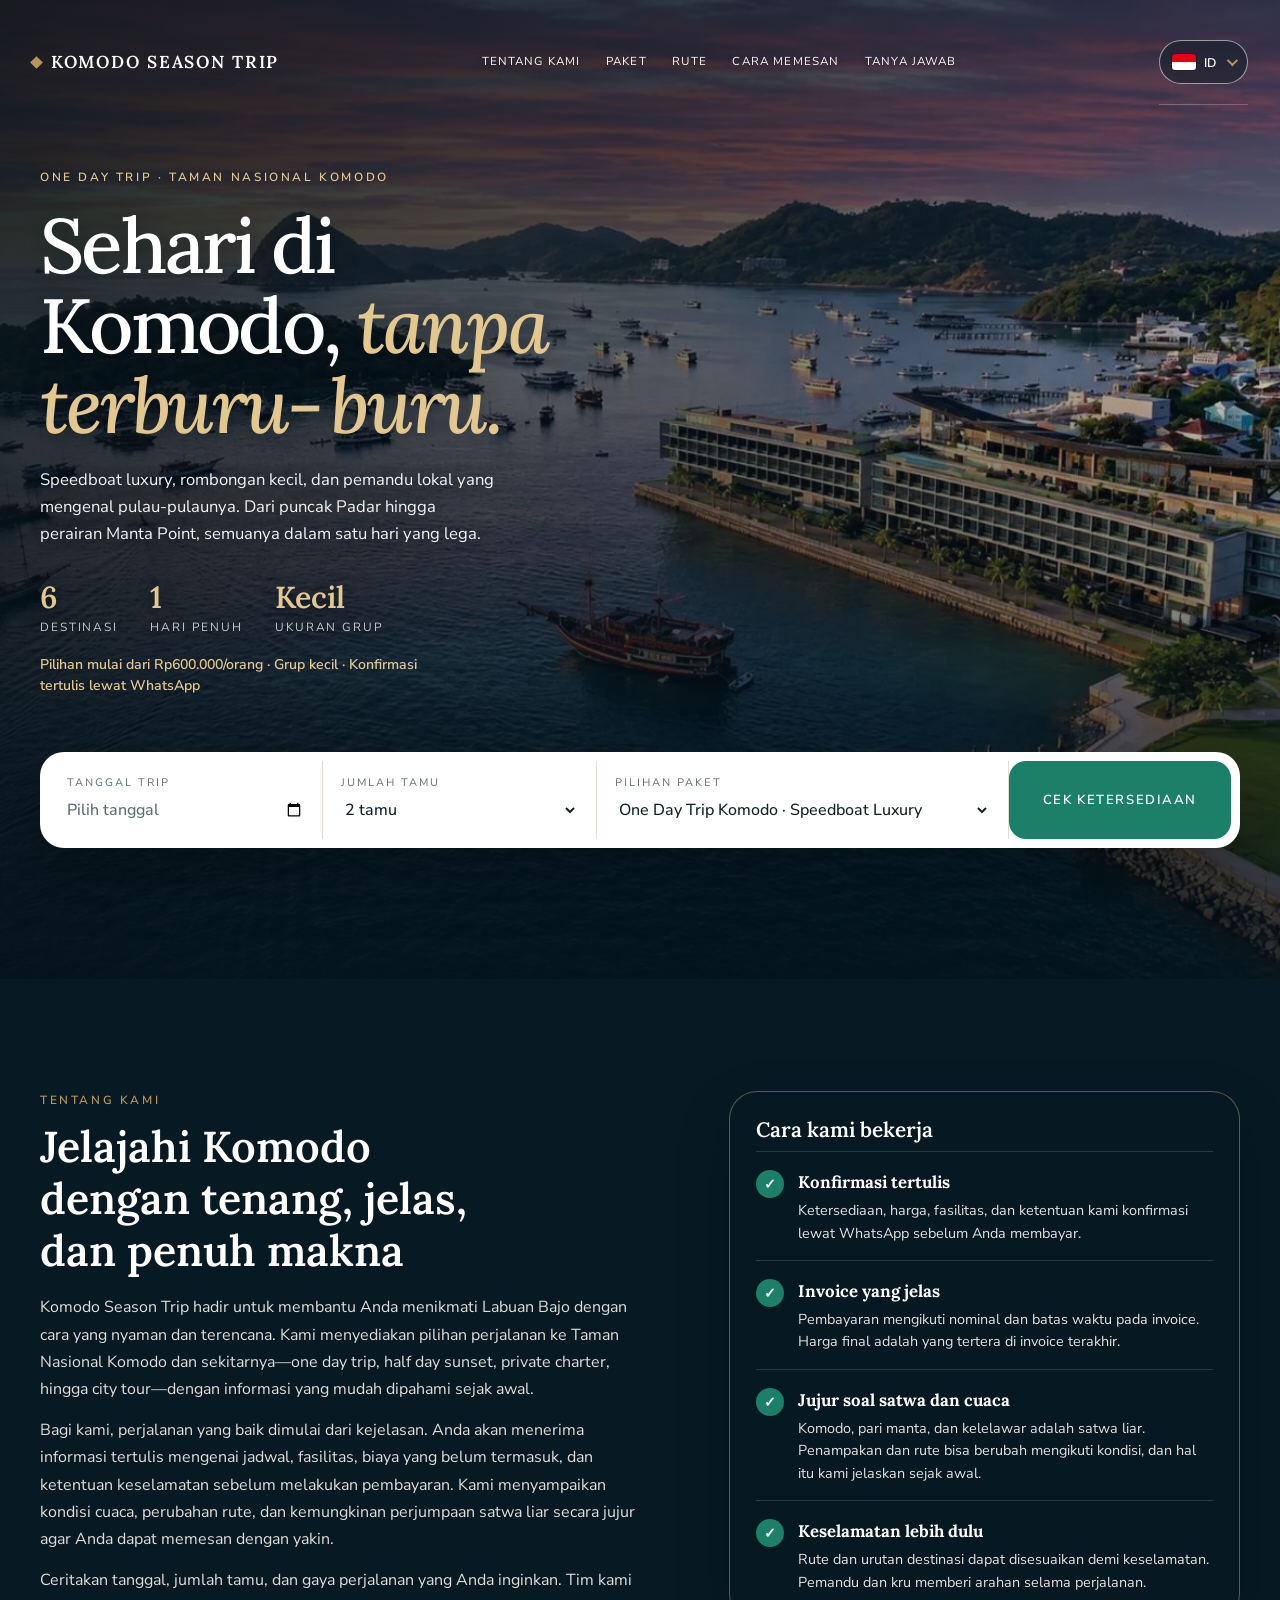
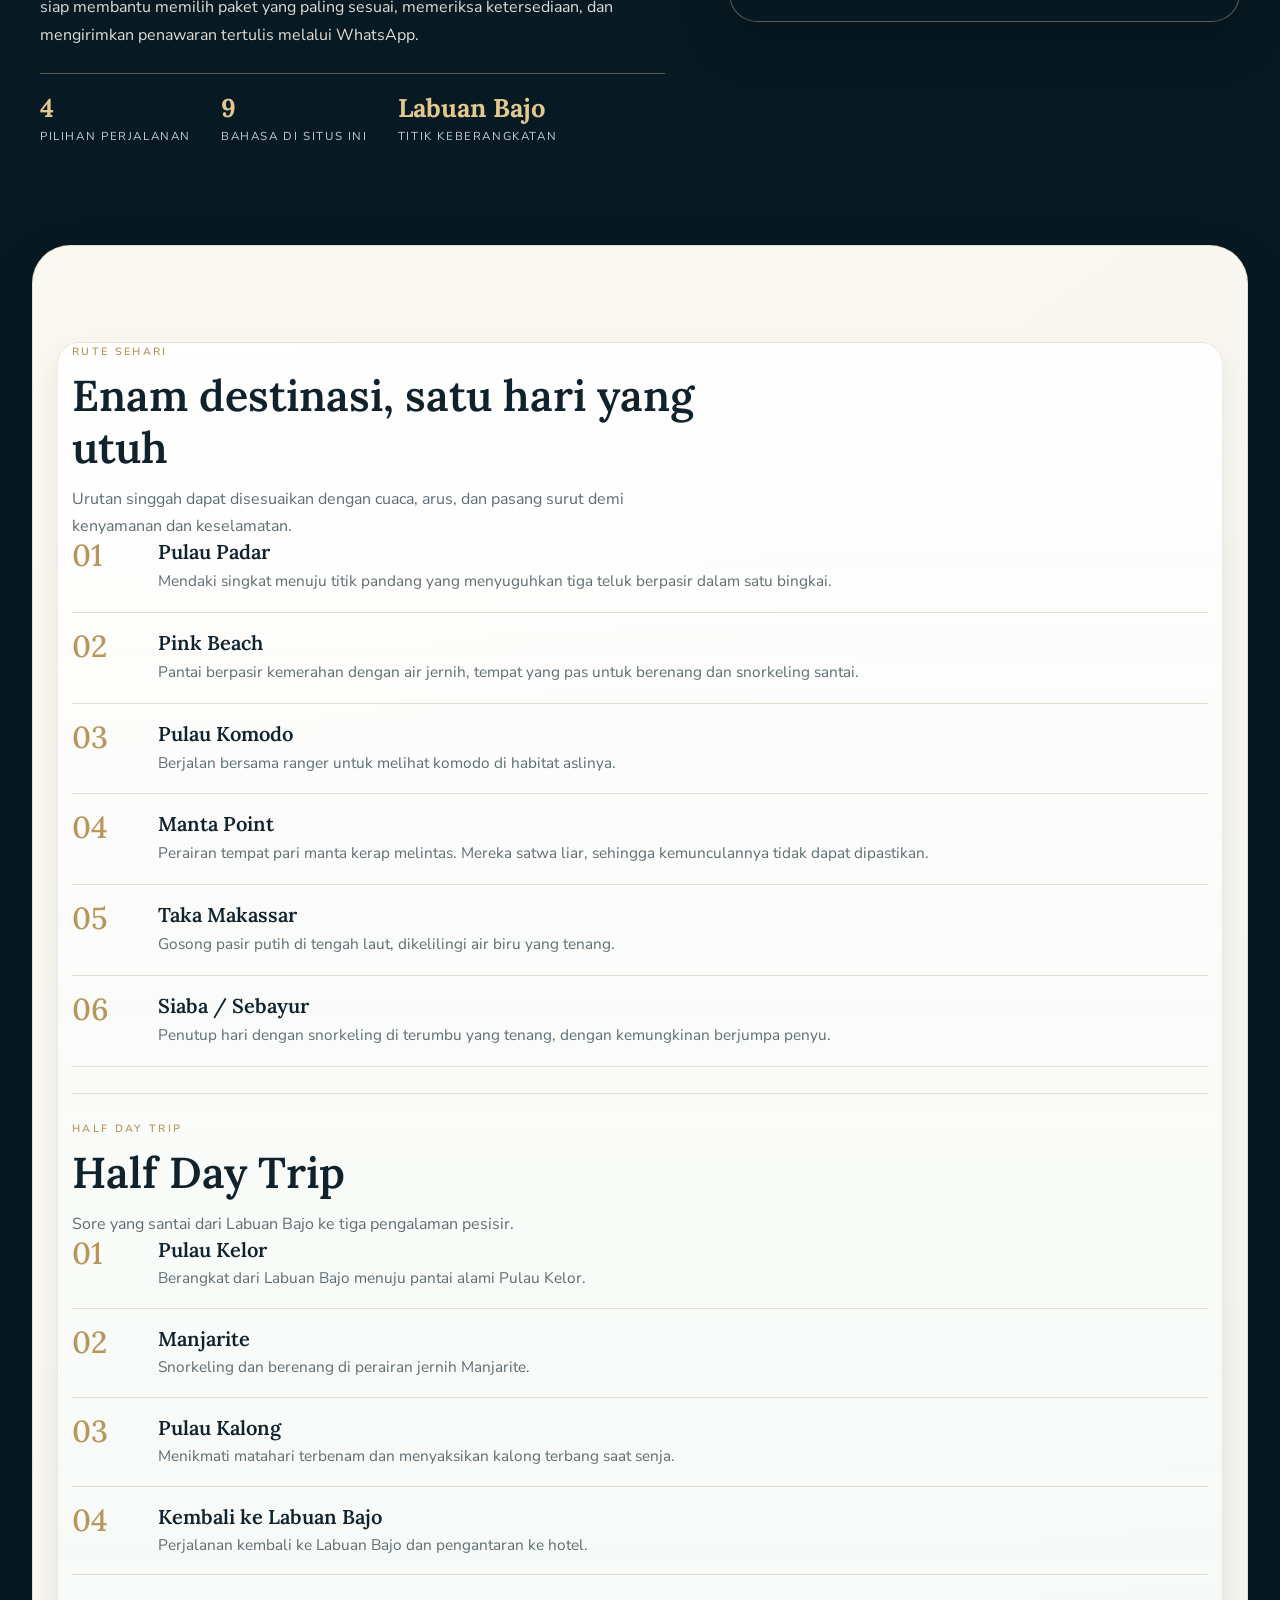
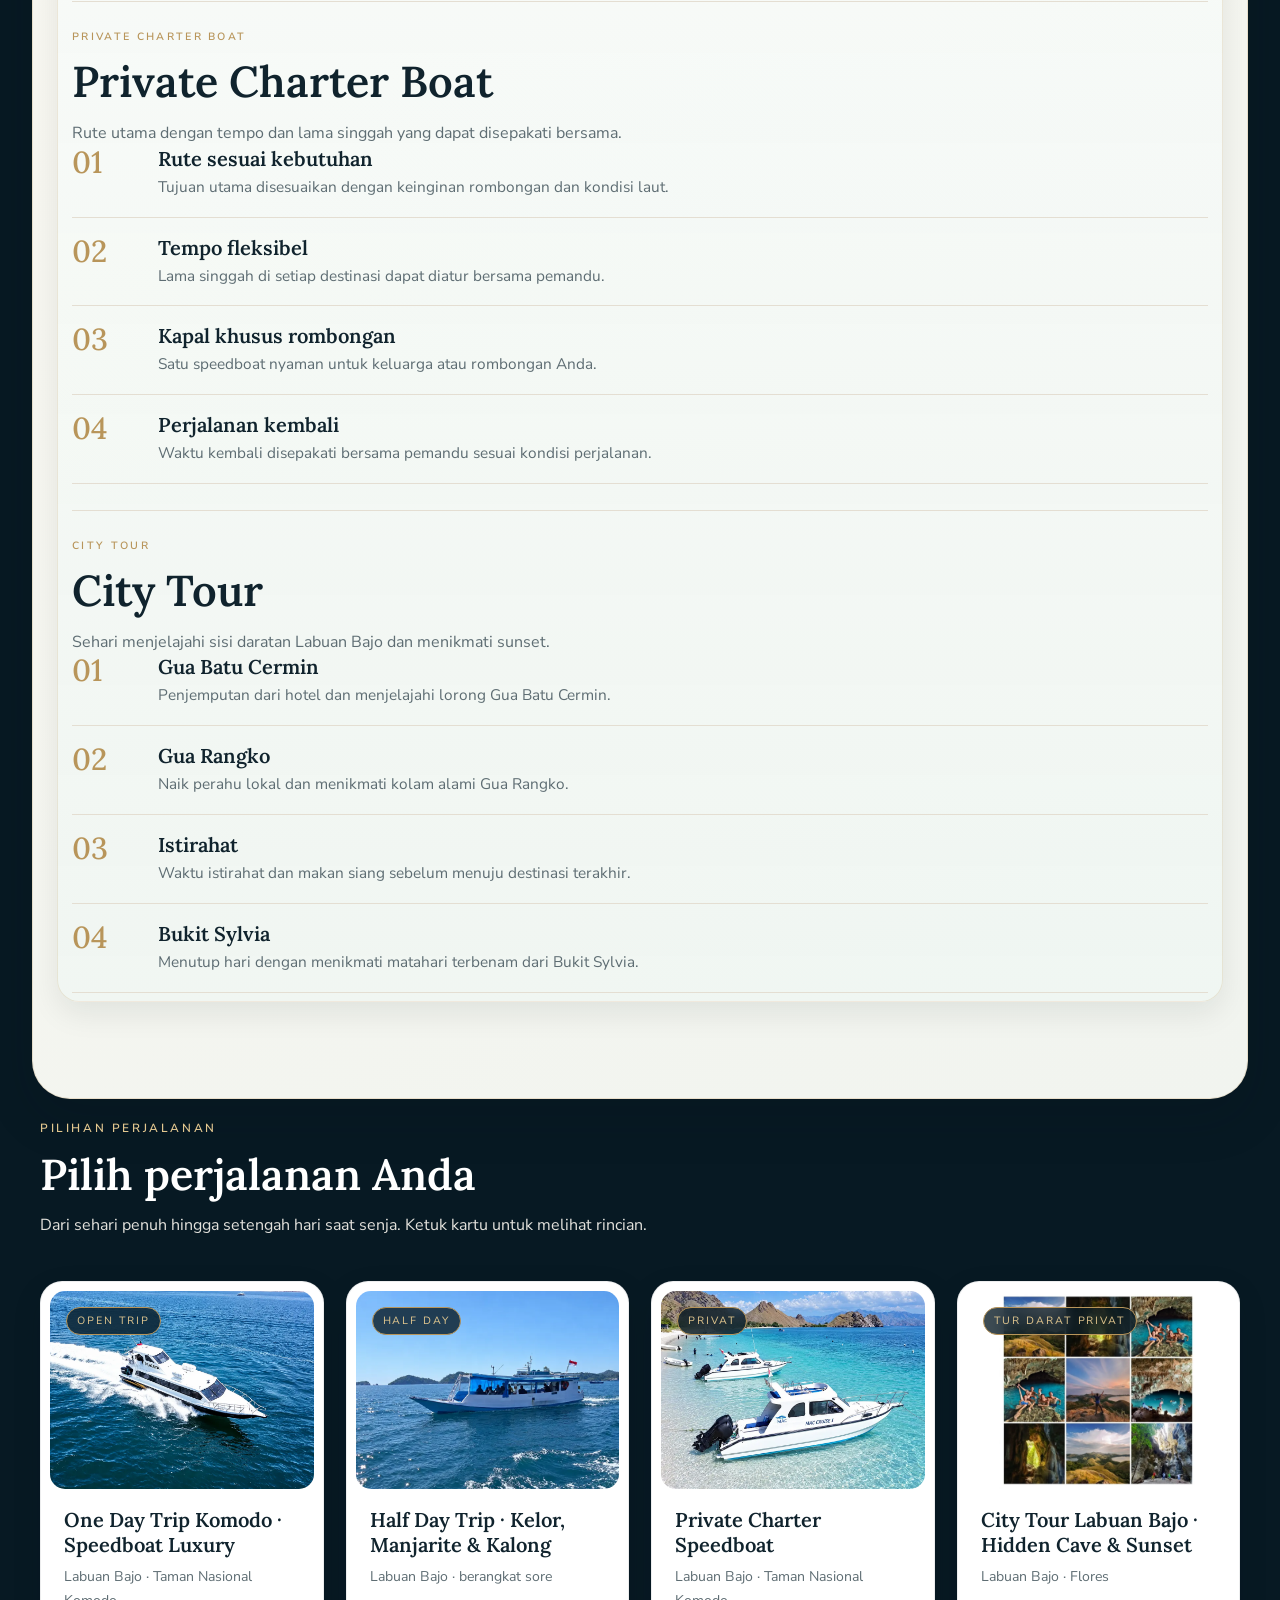
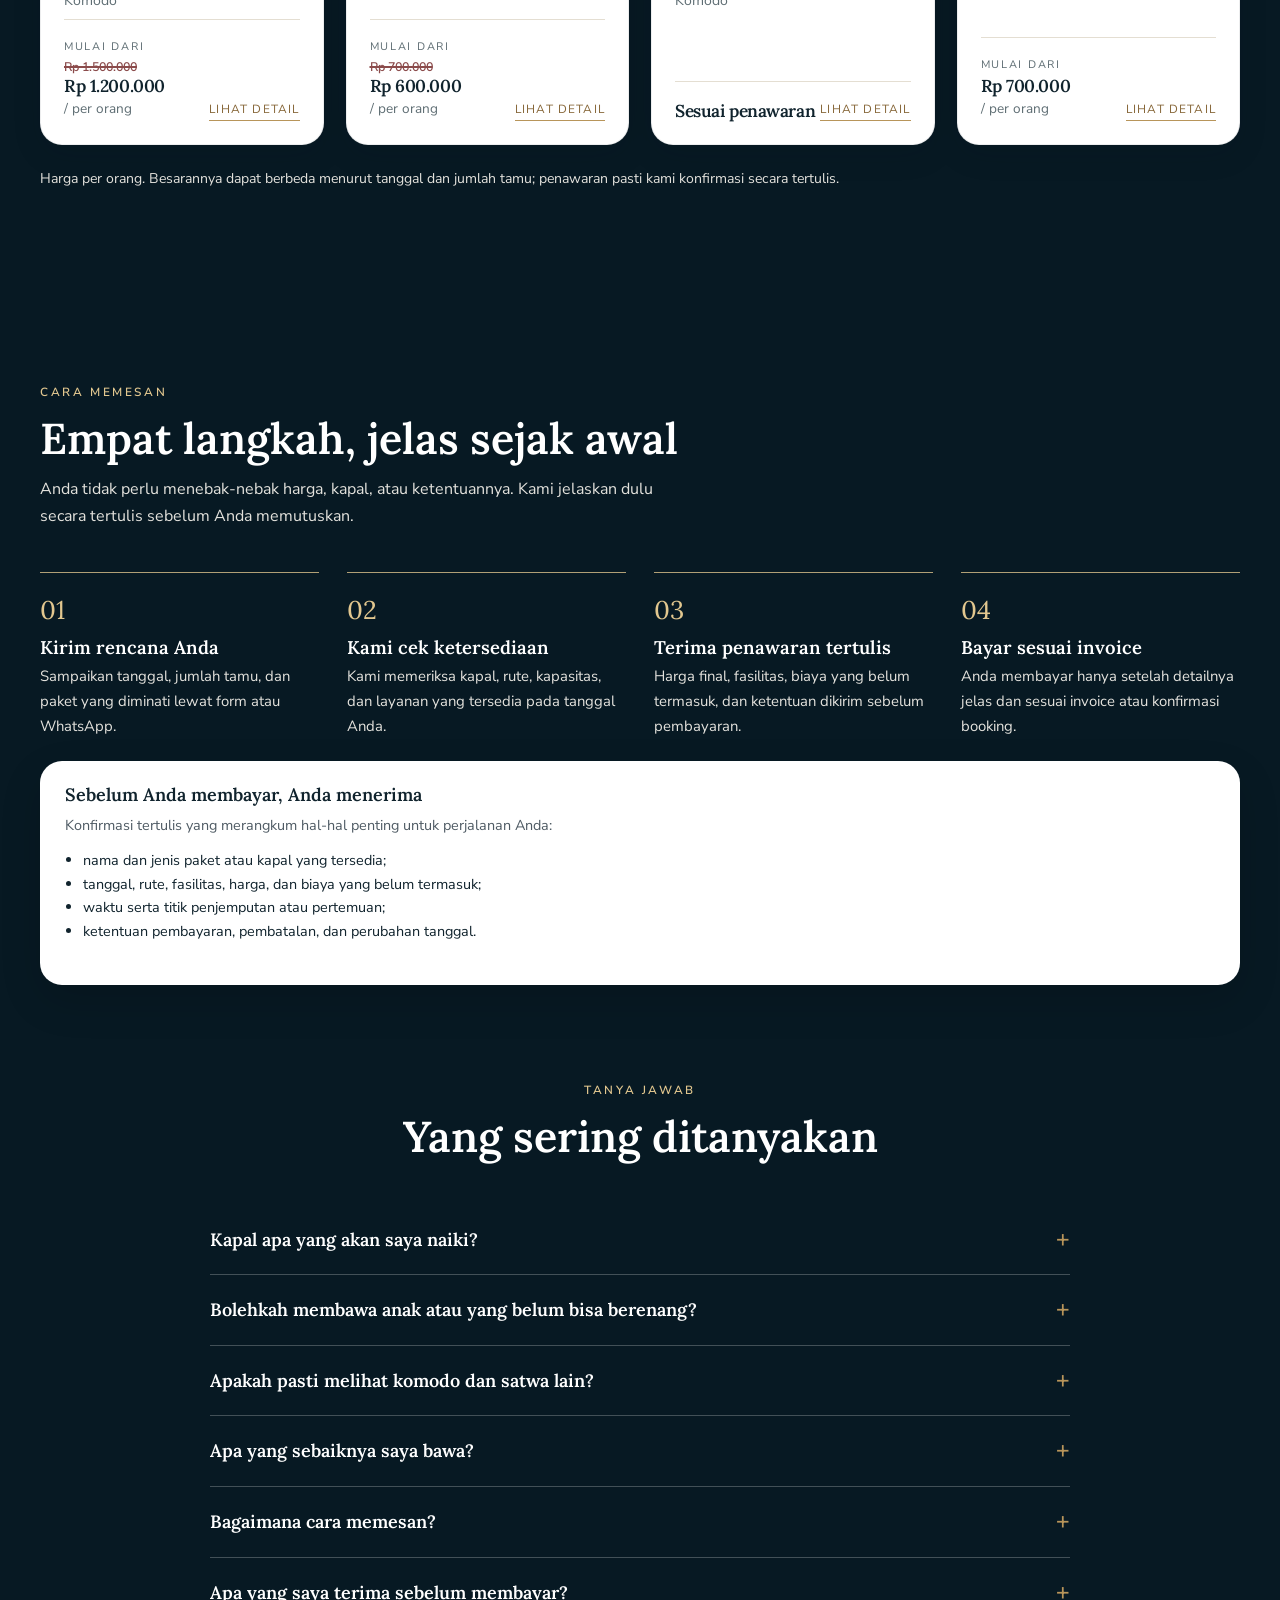
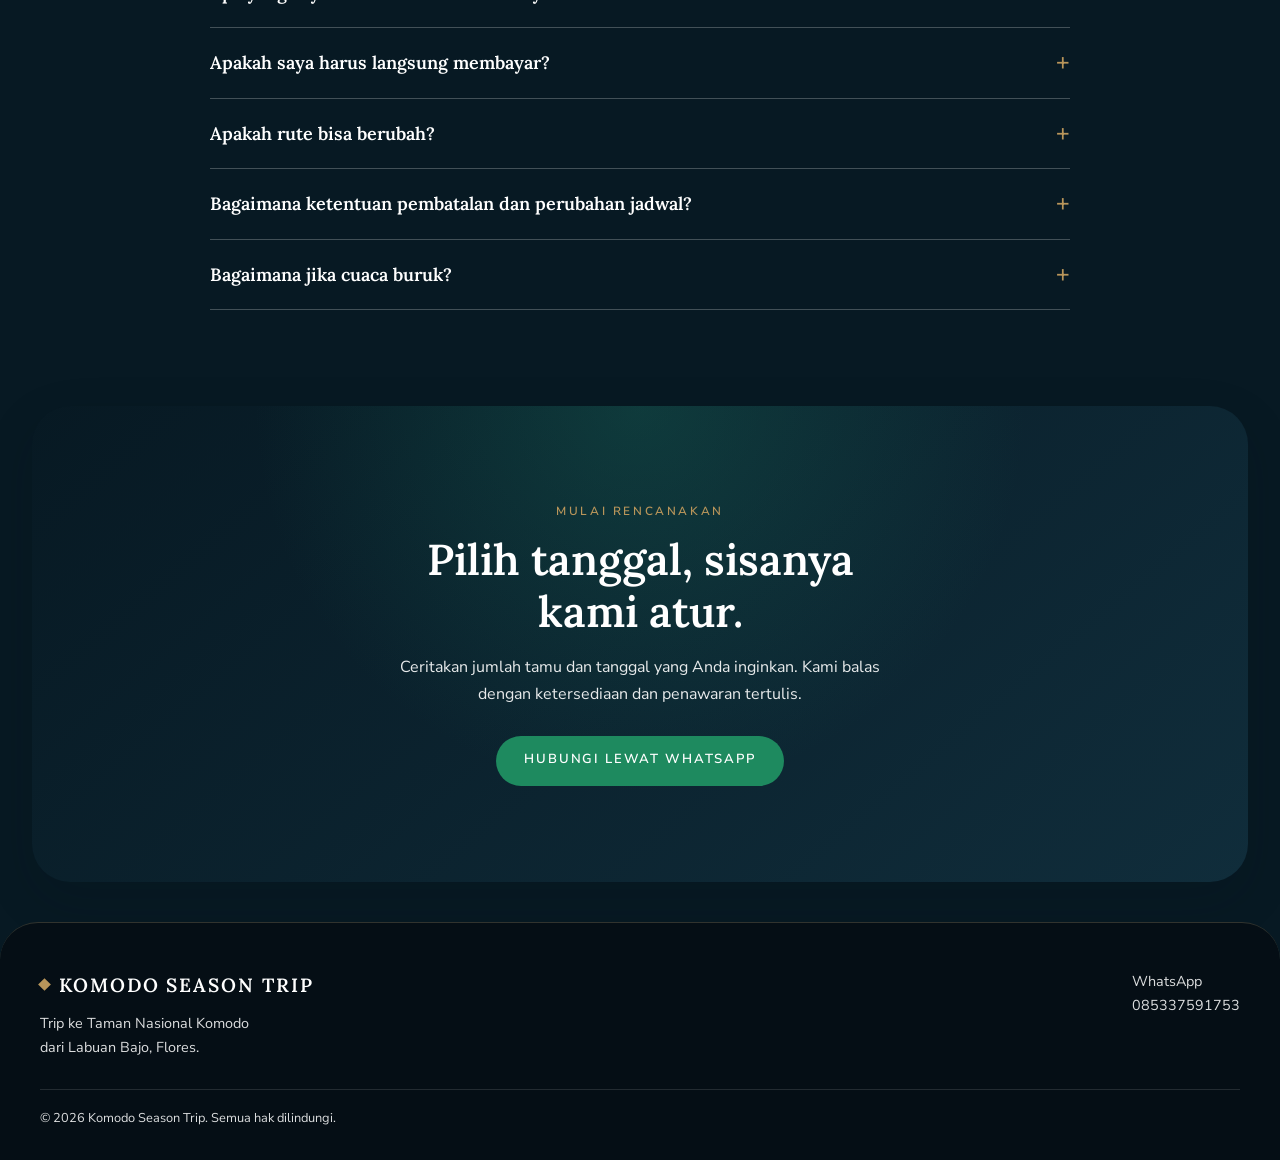
==== index.html @ c932cc8e "Add files via upload" ====
<!DOCTYPE html>
<html lang="id">
<head>
<meta charset="UTF-8">
<meta name="viewport" content="width=device-width, initial-scale=1, viewport-fit=cover">
<title>Paket Wisata Komodo dari Labuan Bajo | Komodo Season Trip</title>
<meta name="description" content="Tur Pulau Komodo dari Labuan Bajo: one day trip speedboat luxury, half day sunset Kalong, private charter, dan city tour Gua Rangko. Grup kecil, pesan lewat WhatsApp.">
<meta name="robots" content="index,follow,max-image-preview:large">
<meta property="og:type" content="website"><meta property="og:site_name" content="Komodo Season Trip">
<meta property="og:title" content="Paket Wisata Komodo dari Labuan Bajo | Komodo Season Trip"><meta property="og:description" content="Tur Pulau Komodo dari Labuan Bajo: one day trip speedboat luxury, half day sunset Kalong, private charter, dan city tour Gua Rangko. Grup kecil, pesan lewat WhatsApp.">
<meta property="og:locale" content="id_ID"><meta property="og:locale:alternate" content="en_US"><meta property="og:locale:alternate" content="zh_CN"><meta property="og:locale:alternate" content="ms_MY"><meta property="og:locale:alternate" content="ru_RU"><meta property="og:locale:alternate" content="es_ES"><meta property="og:locale:alternate" content="pt_PT"><meta property="og:locale:alternate" content="it_IT"><meta property="og:locale:alternate" content="de_DE">
<meta property="og:image" content="https://darwin9415.github.io/Komodo-season-trip/hero.webp">
<meta name="twitter:card" content="summary_large_image">
<link rel="alternate" hreflang="id" href="https://darwin9415.github.io/Komodo-season-trip/">
<link rel="alternate" hreflang="en" href="https://darwin9415.github.io/Komodo-season-trip/en.html">
<link rel="alternate" hreflang="zh" href="https://darwin9415.github.io/Komodo-season-trip/zh.html">
<link rel="alternate" hreflang="ms" href="https://darwin9415.github.io/Komodo-season-trip/ms.html">
<link rel="alternate" hreflang="ru" href="https://darwin9415.github.io/Komodo-season-trip/ru.html">
<link rel="alternate" hreflang="es" href="https://darwin9415.github.io/Komodo-season-trip/es.html">
<link rel="alternate" hreflang="pt" href="https://darwin9415.github.io/Komodo-season-trip/pt.html">
<link rel="alternate" hreflang="it" href="https://darwin9415.github.io/Komodo-season-trip/it.html">
<link rel="alternate" hreflang="de" href="https://darwin9415.github.io/Komodo-season-trip/de.html">
<link rel="alternate" hreflang="x-default" href="https://darwin9415.github.io/Komodo-season-trip/">
<link rel="canonical" href="https://darwin9415.github.io/Komodo-season-trip/">
<meta property="og:url" content="https://darwin9415.github.io/Komodo-season-trip/">
<link rel="preconnect" href="https://fonts.googleapis.com">
<link rel="preconnect" href="https://fonts.gstatic.com" crossorigin>
<link href="https://fonts.googleapis.com/css2?family=Lora:ital,wght@0,500;0,600;0,700;1,500&family=Nunito+Sans:wght@400;500;600;700&display=swap" rel="stylesheet">
<script type="application/ld+json">{"@context": "https://schema.org", "@graph": [{"@type": "TravelAgency", "name": "Komodo Season Trip", "telephone": "+6285337591753", "areaServed": "Labuan Bajo, Flores, Indonesia", "description": "Tur Pulau Komodo dari Labuan Bajo: one day trip speedboat luxury, half day sunset Kalong, private charter, dan city tour Gua Rangko. Grup kecil, pesan lewat WhatsApp."}, {"@type": "TouristTrip", "name": "One Day Trip Komodo · Speedboat Luxury", "description": "Open trip (sharing) satu hari penuh menjelajahi enam destinasi Taman Nasional Komodo dengan speedboat wisata dari Labuan Bajo: Pulau Padar, Pink Beach, Pulau Komodo, Manta Point, Taka Makassar, dan Siaba atau Sebayur. Penjemputan hotel di area Labuan Bajo, makan siang, dan pemandu lokal sudah termasuk.", "provider": {"@type": "TravelAgency", "name": "Komodo Season Trip"}, "offers": {"@type": "Offer", "priceCurrency": "IDR", "price": "1500000", "availability": "https://schema.org/InStock"}}, {"@type": "TouristTrip", "name": "Half Day Trip · Kelor, Manjarite & Kalong", "description": "Perjalanan setengah hari yang santai: berlayar dari Labuan Bajo sore hari, singgah di pantai alami Pulau Kelor, snorkeling di Manjarite, lalu menutup hari dengan matahari terbenam dan ribuan kelelawar terbang di Pulau Kalong. Penjemputan dan pengantaran hotel sudah termasuk.", "provider": {"@type": "TravelAgency", "name": "Komodo Season Trip"}, "offers": {"@type": "Offer", "priceCurrency": "IDR", "price": "700000", "availability": "https://schema.org/InStock"}}, {"@type": "TouristTrip", "name": "Private Charter Speedboat", "description": "Sewa satu speedboat penuh khusus untuk keluarga atau rombongan Anda. Rute mengikuti paket utama, sementara tempo dan lama singgah di tiap destinasi menyesuaikan keinginan Anda.", "provider": {"@type": "TravelAgency", "name": "Komodo Season Trip"}}, {"@type": "TouristTrip", "name": "City Tour Labuan Bajo · Hidden Cave & Sunset", "description": "Satu hari privat menjelajahi sisi daratan Labuan Bajo: menyusuri Gua Batu Cermin, berenang di kolam jernih Gua Rangko, lalu menutup hari dengan matahari terbenam di Bukit Sylvia. Tiga pengalaman dalam satu perjalanan untuk 2–6 tamu.", "provider": {"@type": "TravelAgency", "name": "Komodo Season Trip"}, "offers": {"@type": "Offer", "priceCurrency": "IDR", "price": "700000", "availability": "https://schema.org/InStock"}}]}</script>
<style>
:root{--navy:#08151f;--navy2:#0f2a3c;--gold:#b8955a;--gold2:#dcc08c;--ivory:#f6f3ed;--stone:#ebe5d9;--ink:#101c27;--muted:#67727c;--line:#e0d9ca;
--serif:"Lora",Georgia,"Times New Roman",serif;--sans:"Nunito Sans","Segoe UI",Arial,sans-serif}
*{box-sizing:border-box;margin:0;padding:0}
html{scroll-behavior:smooth}
body{font-variant-numeric:lining-nums;font-family:var(--sans);background:var(--ivory);color:var(--ink);line-height:1.65;font-size:16px;-webkit-font-smoothing:antialiased}
a{color:inherit;text-decoration:none}
svg{display:block}
:focus-visible{outline:2px solid var(--gold);outline-offset:3px}
.wrap{width:min(1140px,90%);margin-inline:auto}
.hide{display:none!important}
.eyebrow{font-size:.74rem;letter-spacing:.22em;text-transform:uppercase;color:var(--gold);font-weight:600}
h1,h2,h3{font-family:var(--serif);font-weight:600;letter-spacing:0;line-height:1.2}
h2{font-size:clamp(1.8rem,3.8vw,2.7rem)}
.btn{display:inline-block;background:var(--gold);color:#08151f;border:0;border-radius:2px;padding:14px 28px;font:600 .82rem var(--sans);letter-spacing:.14em;text-transform:uppercase;cursor:pointer;transition:background .2s}
.btn:hover{background:var(--gold2)}
.btn.ghost{background:transparent;color:inherit;border:1px solid currentColor}
.btn.ghost:hover{background:rgba(184,149,90,.12)}

/* header */
header.top{position:absolute;inset:0 0 auto;z-index:10;color:#fff}
.top .wrap{display:flex;align-items:center;justify-content:space-between;padding-block:24px;gap:20px}
.logo{font-family:var(--serif);font-size:1.15rem;font-weight:600;letter-spacing:.12em;text-transform:uppercase;display:flex;align-items:center;gap:12px}
.logo i{width:9px;height:9px;background:var(--gold);transform:rotate(45deg)}
nav.menu{display:flex;gap:34px;font-size:.82rem;letter-spacing:.12em;text-transform:uppercase}
nav.menu a{opacity:.96;padding:4px 0;border-bottom:1px solid transparent}
nav.menu a:hover{opacity:1;border-color:var(--gold)}
.top .btn{padding:10px 20px}
@media(max-width:860px){nav.menu{display:none}}

/* hero */
.hero{position:relative;color:#fff;min-height:720px;padding:190px 0 0;overflow:hidden;background:#08151f center/cover no-repeat}
.glow{position:absolute;right:10%;top:150px;width:420px;height:420px;border-radius:50%;background:radial-gradient(circle,rgba(220,192,140,.55),rgba(184,149,90,0) 66%);pointer-events:none}
.hero svg.scene{position:absolute;left:0;right:0;bottom:0;width:100%;height:42%;min-height:200px}
.hero .wrap{position:relative;z-index:2}
.hero h1{font-size:clamp(2.4rem,6vw,4.7rem);max-width:12ch;margin-top:18px;font-weight:500}
.hero h1 em{color:var(--gold2);font-style:italic}
.hero .lead{margin-top:22px;max-width:50ch;font-size:1.06rem;color:rgba(255,255,255,.92)}
.facts{display:flex;gap:34px;margin-top:34px;flex-wrap:wrap}
.facts div b{display:block;font-family:var(--serif);font-size:1.8rem;font-weight:600;color:var(--gold2);line-height:1}
.facts div span{font-size:.74rem;letter-spacing:.16em;text-transform:uppercase;opacity:.75}
.cari{position:relative;z-index:3;margin-top:56px;margin-bottom:-52px;background:#fff;color:var(--ink);padding:10px;display:grid;grid-template-columns:1fr 1fr 1.5fr auto;gap:0;box-shadow:0 30px 60px rgba(4,12,20,.35)}
.cari > div{padding:12px 20px;border-right:1px solid var(--line)}
.cari label{display:block;font-size:.68rem;letter-spacing:.18em;text-transform:uppercase;color:var(--muted);margin-bottom:2px}
.cari input,.cari select{width:100%;border:0;background:transparent;font:500 1rem var(--sans);color:var(--ink);padding:4px 0}
.cari .btn{align-self:stretch;border-radius:0;padding-inline:34px}
@media(max-width:900px){.cari{grid-template-columns:1fr 1fr;margin-bottom:-90px}.cari > div{border-bottom:1px solid var(--line)}.cari .btn{grid-column:1/-1;padding-block:16px}}
@media(max-width:520px){.cari{grid-template-columns:1fr}.cari > div{border-right:0}}


section{padding-block:80px}
.sec-head{max-width:640px;margin-bottom:42px}
.sec-head p{color:var(--muted);margin-top:12px}

/* paket */
.cards{display:grid;grid-template-columns:repeat(4,1fr);gap:24px}
@media(max-width:1100px){.cards{grid-template-columns:1fr 1fr}}
@media(max-width:620px){.cards{grid-template-columns:1fr}}
.card{background:#fff;border:1px solid var(--line);cursor:pointer;display:flex;flex-direction:column;transition:transform .25s,box-shadow .25s}
.card:hover{transform:translateY(-4px);box-shadow:0 22px 40px rgba(8,21,31,.12)}
.thumb{height:220px;position:relative;display:grid;place-items:center;color:var(--gold2)}
.has-photo{background-size:cover;background-position:center}.has-photo svg{display:none}
.t1{background:linear-gradient(145deg,#0f2a3c,#08151f)}
.t2{background:linear-gradient(145deg,#14485a,#0a2233)}
.t3{background:linear-gradient(145deg,#1d3a4a,#0a1b27)}
.thumb svg{width:84px;height:84px;opacity:.9}
.tag{position:absolute;left:16px;top:16px;background:rgba(8,21,31,.6);backdrop-filter:blur(4px);font-size:.66rem;letter-spacing:.18em;text-transform:uppercase;border:1px solid var(--gold);color:var(--gold2);padding:4px 10px}
.card .body{padding:24px;display:flex;flex-direction:column;gap:6px;flex:1}
.card h3{font-size:1.25rem}
.where{color:var(--muted);font-size:.88rem}
.score{font-size:.88rem;color:var(--muted)}.score b{color:var(--gold)}
.meta{margin-top:auto;padding-top:18px;border-top:1px solid var(--line);display:flex;justify-content:space-between;align-items:end;gap:10px}
.price small{display:block;font-size:.68rem;letter-spacing:.16em;text-transform:uppercase;color:var(--muted)}
.meta .price{display:flex;flex-direction:column;align-items:flex-start;gap:2px;min-width:0}.meta .price .price-old{display:block!important;margin:0;color:#8b4b4b;font-family:var(--sans);font-size:.86rem;font-weight:600;line-height:1.25;text-decoration-line:line-through;text-decoration-color:#8b4b4b;text-decoration-thickness:2px;white-space:nowrap}.meta .price strong{display:block;color:var(--ink);font-size:1.4rem;line-height:1.2}.price .price-old{display:block;margin:2px 0 0;color:var(--muted);font-size:.82rem;font-weight:500;line-height:1.2;text-decoration:line-through;text-decoration-thickness:1.5px}.price strong{font-family:var(--serif);font-size:1.35rem;font-weight:600}
.price em{font-style:normal;color:var(--muted);font-size:.85rem}
.more{font-size:.74rem;letter-spacing:.16em;text-transform:uppercase;color:var(--gold);border-bottom:1px solid var(--gold)}
.note{margin-top:22px;font-size:.88rem;color:var(--muted)}

/* rute */
.rute{background:linear-gradient(135deg,#fbfaf5 0%,#f7f5ed 48%,#eef5f2 100%);border:1px solid rgba(184,149,90,.22);box-shadow:0 18px 44px rgba(8,21,31,.10)}
.rgrid{display:grid;grid-template-columns:.9fr 1.1fr;gap:60px}
@media(max-width:860px){.rgrid{grid-template-columns:1fr;gap:30px}}
.rgrid .sec-head{position:sticky;top:40px;align-self:start}
@media(max-width:860px){.rgrid .sec-head{position:static}}
.stops{list-style:none}
.stops li{display:grid;grid-template-columns:70px 1fr;gap:16px;padding:22px 0;border-bottom:1px solid var(--line)}
.stops li:first-child{padding-top:0}
.stops b{font-family:var(--serif);font-size:1.9rem;color:var(--gold);line-height:1;font-weight:500}
.stops h3{font-size:1.25rem}
.stops p{color:var(--muted);font-size:.96rem;margin-top:4px}
.route-swipe-hint{display:flex;align-items:center;justify-content:center;gap:10px;width:max-content;max-width:100%;margin:14px auto 0;padding:7px 14px;border:1px solid rgba(184,149,90,.3);border-radius:999px;background:rgba(255,255,255,.74);color:var(--muted);font-size:.8rem;line-height:1.4;text-align:center}.route-swipe-hint span{color:var(--gold);font-size:1.15rem;font-weight:700}
.route-time{font-weight:700;color:var(--gold);white-space:nowrap}
.route-slides{display:block;width:100%;max-width:100%;height:auto;max-height:min(62vh,620px);min-height:0;overflow-x:hidden;overflow-y:auto;overscroll-behavior:auto;-webkit-overflow-scrolling:touch;scrollbar-width:thin;scrollbar-color:var(--gold) transparent;margin:0;padding:0 14px 8px;background:linear-gradient(180deg,rgba(255,255,255,.88),rgba(239,246,242,.78));border:1px solid rgba(184,149,90,.2);border-radius:22px;box-shadow:inset 0 1px 0 rgba(255,255,255,.85)}.route-slides::-webkit-scrollbar{width:8px}.route-slides::-webkit-scrollbar-thumb{background:var(--gold);border:2px solid rgba(255,255,255,.75);border-radius:8px}.route-slides::-webkit-scrollbar-track{background:rgba(224,217,202,.35);border-radius:8px}

.route-slide{display:block;width:100%;background:transparent;border:0;border-radius:0;padding:0}.route-slide+.route-slide{margin-top:30px;padding-top:30px;border-top:1px solid var(--line)}
.route-slide-grid{display:block;width:100%;background:transparent;border:0;border-radius:0;padding:0;box-shadow:none}
.route-slide .sec-head{margin-bottom:0}
.route-slide .sec-head h2{margin-top:10px;color:var(--ink)}
.route-slide .sec-head p{color:var(--muted);margin-top:12px}
.route-slide .eyebrow{font-size:.66rem;color:var(--gold)}
.route-stops{list-style:none;margin:0;padding:0}
.route-stops li{display:grid;grid-template-columns:70px 1fr;gap:16px;padding:22px 0;border-bottom:1px solid var(--line)}
.route-stops li:first-child{padding-top:0}
.route-stops b{font-family:var(--serif);font-size:1.9rem;color:var(--gold);line-height:1;font-weight:500}
.route-stops h3{font-size:1.25rem;margin:0;color:var(--ink)}
.route-stops p{color:var(--muted);font-size:.96rem;margin-top:4px;line-height:1.55}
@media(max-width:860px){.route-stops li{grid-template-columns:58px 1fr}}
@media(max-width:700px){.route-slides{max-height:min(58vh,520px);overflow-y:auto;padding:0 12px 8px}}



/* cara pesan */
.steps{display:grid;grid-template-columns:repeat(4,1fr);gap:28px;counter-reset:s}
@media(max-width:900px){.steps{grid-template-columns:repeat(2,1fr)}}
@media(max-width:520px){.steps{grid-template-columns:1fr}}
.step{counter-increment:s;border-top:1px solid var(--gold);padding-top:16px}
.step::before{content:"0" counter(s);font-family:var(--serif);font-size:1.6rem;color:var(--gold)}
.step h3{font-size:1.15rem;margin:4px 0 6px}
.step p{color:var(--muted);font-size:.93rem}
.booking-next{margin-top:22px;padding:22px 24px;border:1px solid var(--line);border-radius:20px;background:#fff;color:var(--ink)}
.booking-next h3{font-size:1.12rem;margin-bottom:8px;color:var(--ink)!important}
.booking-next p{color:#4f5b64;font-size:.9rem;line-height:1.6}
.booking-next ul{margin:12px 0 18px 1.1rem;color:var(--ink);font-size:.9rem;line-height:1.65}
.booking-next .btn{display:inline-block}
@media(max-width:700px){.booking-next{padding:20px 18px}}

/* faq */
.faq{max-width:820px;margin-inline:auto}
details{border-bottom:1px solid var(--line);padding:20px 0}
summary{cursor:pointer;list-style:none;display:flex;justify-content:space-between;gap:16px;font-family:var(--serif);font-size:1.12rem;font-weight:600}
summary::-webkit-details-marker{display:none}
summary::after{content:"+";color:var(--gold);font-size:1.6rem;line-height:1}
details[open] summary::after{content:"–"}
details p{color:var(--muted);margin-top:10px;max-width:66ch}

/* cta */
.cta{background:linear-gradient(135deg,var(--navy),var(--navy2));color:#fff;text-align:center}
.cta h2{max-width:18ch;margin:12px auto 0}
.cta p{color:rgba(255,255,255,.9);margin:16px auto 28px;max-width:48ch}
footer.foot{background:#050e15;color:rgba(255,255,255,.86);padding:46px 0 30px;font-size:.9rem}
.foot .row{display:flex;justify-content:space-between;flex-wrap:wrap;gap:24px}
.foot .logo{color:#fff;font-size:1.2rem}
.foot a:hover{color:var(--gold2)}
.foot .copy{margin-top:30px;padding-top:18px;border-top:1px solid rgba(255,255,255,.12);font-size:.8rem}

/* panel detail – modal full dengan sudut membulat */
.overlay{
  position:fixed;inset:0;z-index:50;
  background:rgba(0,0,0,.4);
  opacity:0;visibility:hidden;
  transition:opacity .25s ease,visibility .25s ease;
}
.overlay.on{opacity:1;visibility:visible}
.panel{
  position:fixed;
  left:50%;
  top:50%;
  right:auto;bottom:auto;
  width:min(1100px,calc(100vw - 40px));
  max-width:calc(100vw - 40px);
  height:min(92vh,900px);
  max-height:min(92vh,900px);
  background:#fff;
  z-index:60;
  transform:translate(-50%,-46%) scale(.985);
  opacity:0;visibility:hidden;
  transition:transform .28s ease,opacity .28s ease,visibility .28s ease;
  display:flex;flex-direction:column;
  border-radius:24px;
  overflow:hidden;
  box-shadow:0 28px 70px rgba(8,21,31,.32);
  color:var(--ink);
  pointer-events:none;
}
.panel.on{
  transform:translate(-50%,-50%) scale(1);
  opacity:1;visibility:visible;
  pointer-events:auto;
}
.panel .scroll{overflow-y:auto;flex:1;min-height:0;-webkit-overflow-scrolling:touch;padding-bottom:12px}
.p-hero{height:auto;aspect-ratio:16/9;max-height:320px;position:relative;display:grid;place-items:center;color:var(--gold2);margin:0;border-radius:0}
.p-hero.has-photo{background-size:cover;background-position:center}
.p-hero.gal{aspect-ratio:16/9;max-height:340px}
.p-hero svg{width:100px;height:100px}
.p-close{
  position:absolute;right:16px;top:16px;z-index:5;
  width:42px;height:42px;border-radius:50%;
  border:1px solid rgba(255,255,255,.5);
  background:rgba(8,21,31,.55);color:#fff;
  font-size:1.45rem;cursor:pointer;line-height:1;
  display:grid;place-items:center;
  transition:background .2s,border-color .2s;
}
.p-close:hover{background:rgba(8,21,31,.85);border-color:var(--gold)}
.p-body{padding:26px 32px 10px}
.p-body h2{font-size:1.75rem;color:var(--ink)}
.p-sub{color:var(--muted);margin-top:4px}
.p-score{margin-top:10px;color:var(--muted);font-size:.9rem}.p-score b{color:var(--gold)}
.p-body p.desc{margin-top:16px;max-width:70ch}
.p-body h3{font-size:1.15rem;margin:26px 0 12px;color:var(--ink)}
.spec{display:grid;grid-template-columns:1fr 1fr;gap:1px;background:var(--line);border:1px solid var(--line);border-radius:16px;overflow:hidden}
.spec div{background:#fff;padding:14px 16px}
.spec small{display:block;color:var(--muted);font-size:.66rem;letter-spacing:.16em;text-transform:uppercase}
.spec b{font-size:.95rem;font-weight:500}
.tiers{grid-template-columns:repeat(3,1fr)}.tiers b{font-family:var(--serif);font-size:1.1rem;font-weight:600}
.chips{display:flex;flex-wrap:wrap;gap:8px;list-style:none}
.chips li{border:1px solid var(--line);padding:5px 14px;font-size:.84rem;border-radius:999px}
.itin{list-style:none;border-left:1px solid var(--gold);margin:0 0 0 6px;max-width:100%}.itin li{display:grid;grid-template-columns:max-content minmax(0,1fr);align-items:start;column-gap:16px;padding:0 0 10px 20px;position:relative;width:fit-content;max-width:100%}.itin li::before{content:"";position:absolute;left:-5px;top:7px;width:9px;height:9px;background:var(--gold);transform:rotate(45deg)}.itin b{font-weight:700;font-size:.92rem;letter-spacing:.01em;white-space:nowrap}.itin span{color:var(--muted);font-size:.9rem;min-width:0}
.pinc{display:grid;grid-template-columns:1fr 1fr;gap:16px}
@media(max-width:480px){.pinc{grid-template-columns:1fr}}
.pinc ul{list-style:none;font-size:.9rem}
.pinc li{padding:4px 0 4px 20px;position:relative}
.pinc .y li::before{content:"✓";color:var(--gold);position:absolute;left:0;font-weight:700}
.pinc .n li::before{content:"–";color:var(--muted);position:absolute;left:3px}
.book{
  border-top:1px solid var(--line);
  padding:16px 28px 20px;
  display:flex;align-items:center;gap:14px;
  background:#fff;flex-shrink:0;flex-wrap:wrap;
}
.book .price{flex:1;min-width:120px}
.book input[type=date]{border:1px solid var(--line);padding:10px 12px;font:inherit;background:#fff;max-width:170px;border-radius:12px}
.book .btn{padding:12px 22px;border-radius:999px}
@media(max-width:700px){
  .panel{
    width:calc(100vw - 16px);
    max-width:calc(100vw - 16px);
    height:min(94vh,100%);
    max-height:min(94vh,100%);
    border-radius:20px;
  }
  /* Keep the 16:9 ratio on photo slides on small screens. */
  .p-hero,.p-hero.gal{max-height:none}
  .book input[type=date]{flex:1;max-width:none}
  .p-body{padding:18px 18px 8px}
  .p-body h2{font-size:1.4rem}
  .p-body p.desc{max-width:none}
}
body.lock{overflow:hidden}

/* dialog pesanan */
dialog.od{border:0;width:min(480px,94vw);padding:0;margin:auto;color:var(--ink);background:#fff}
dialog.od::backdrop{background:rgba(4,12,20,.65)}
.od form,.od .o-done{padding:30px;display:grid;gap:14px}
.od h2{font-size:1.65rem}
.od .o-boat{color:var(--gold);font-weight:600;margin-top:-6px}
.od label{display:block;font-size:.68rem;letter-spacing:.16em;text-transform:uppercase;color:var(--muted);margin-bottom:4px}
.od input,.od textarea{width:100%;border:1px solid var(--line);padding:11px 12px;font:inherit;background:#fff;color:var(--ink)}
.od textarea{min-height:76px;resize:vertical}
.o-two{display:grid;grid-template-columns:1fr 1fr;gap:12px}
@media(max-width:420px){.o-two{grid-template-columns:1fr}}
.o-err{color:#b3261e;font-size:.9rem}
.o-act{display:flex;gap:10px;justify-content:flex-end;flex-wrap:wrap}
.od .btn.ghost{color:var(--ink)}

/* foto latar hero (tertanam, tidak perlu file terpisah) */
.hero{background-image:linear-gradient(90deg,rgba(8,21,31,.78) 0%,rgba(8,21,31,.45) 55%,rgba(8,21,31,.2) 100%),linear-gradient(180deg,rgba(8,21,31,.55) 0%,rgba(8,21,31,0) 30%,rgba(8,21,31,0) 62%,rgba(8,21,31,.7) 100%),url(hero.webp);background-position:center 55%}
.hero h1{max-width:15ch;text-wrap:balance;text-shadow:0 2px 24px rgba(4,12,20,.45)}
.hero .lead,.facts{text-shadow:0 1px 14px rgba(4,12,20,.5)}
/* header rapi di layar menengah */
.logo{white-space:nowrap;font-size:1.3rem;letter-spacing:.12em}
nav.menu{gap:28px}nav.menu a,.top .btn{white-space:nowrap}
@media(max-width:980px){nav.menu{display:none}}

/* ===== bingkai melengkung & foto sesuai bingkai ===== */
.btn{border-radius:999px}
.top .btn.ghost{border-radius:999px}
.hero{border-radius:0}
.cari{border-radius:30px}.cari .btn{border-radius:22px}
.card{border-radius:26px;overflow:hidden;padding:12px}
.card .body{padding:18px 10px 8px}
.thumb{height:auto;aspect-ratio:4/3;border-radius:0}
.tag{border-radius:999px}
.panel{/* side radius disabled – using centered modal */}
.p-hero{/* aspect handled in modal panel CSS */}
.spec{border-radius:18px;overflow:hidden}
.chips li{border-radius:999px}
.book input[type=date],.od input,.od textarea{border-radius:14px}
dialog.od{border-radius:30px;overflow:hidden}
.rute,.cta{margin-inline:clamp(10px,2.5vw,36px);border-radius:38px}
.rute{border:1px solid var(--line)}
footer.foot{border-radius:38px 38px 0 0;margin-top:40px}
@media(max-width:600px){.panel{/* bottom sheet radius disabled */}}

/* ===== foto utama: bingkai persegi (tidak melengkung), rasio 4:3 pas dengan foto ===== */
.card{padding:10px}
.card .body{padding:20px 14px 14px}
.thumb{border-radius:0}
.p-hero{margin:14px 14px 0;border-radius:0;max-height:none}
/* foto selalu memenuhi frame (menimpa rule .t1/.t2 yang me-reset ukuran latar) */
.thumb.has-photo,.p-hero.has-photo{background-size:cover;background-position:center;background-repeat:no-repeat}
.thumb.has-photo.fit-contain,.p-hero.has-photo.fit-contain{background-size:contain;background-color:#fff}

/* ===== latar situs: foto Padar (sedikit blur) + warna huruf menyesuaikan ===== */
body{background:#0a1620;color:#f6f3ed}
body::before{content:"";position:fixed;inset:0;z-index:-1;background:linear-gradient(rgba(8,21,31,.46),rgba(8,21,31,.62)),url(bg.webp) center/cover no-repeat}
.pil h3,.sec-head h2,.step h3,summary{color:#fff}
.pil p,.sec-head p,.note,.step p,details p{color:rgba(246,243,237,.92)}
.pil b,.step::before{color:var(--gold2)}
.pil,.step{border-top-color:var(--gold2)}
#paket .eyebrow,#cara .eyebrow,#faq .eyebrow{color:var(--gold2)}
details{border-bottom-color:rgba(255,255,255,.24)}
.card,.rute,.panel{color:var(--ink)}
.card h3,.rute h2,.rute h3,.panel h2,.panel h3{color:var(--ink)}
.rute .sec-head p{color:var(--muted)}
.rute .eyebrow{color:var(--gold)}
/* tombol Cek ketersediaan: hijau */
.cari .btn{background:#1e8a5f;color:#fff}
.cari .btn:hover{background:#17724f}

/* ===== kotak pencarian di hero: tampil penuh & rapi di HP ===== */
html{overflow-x:hidden}
.hs{height:70px}
.cari>div{min-width:0}
.cari input,.cari select{min-width:0;max-width:100%}
.dph{position:relative}
.dph span{position:absolute;left:0;top:50%;transform:translateY(-50%);pointer-events:none;color:var(--muted);font-weight:500}
.dph.has span,.dph:focus-within span{display:none}
.dph:not(.has) input:not(:focus){color:transparent}
@media(max-width:900px){
  .hero{padding-top:150px}
  .hs{height:40px}
  .cari{grid-template-columns:1fr 1fr;margin-top:40px;margin-bottom:0;padding:8px;border-radius:26px}
  .cari>div{padding:10px 14px;border-right:0;border-bottom:1px solid var(--line)}
  .cari>div:nth-child(1){border-right:1px solid var(--line)}
  .cari>div:nth-child(3){grid-column:1/-1}
  .cari .btn{grid-column:1/-1;margin-top:8px;padding:16px;border-radius:20px}
}
@media(max-width:520px){
  .cari{grid-template-columns:1fr}
  .cari>div:nth-child(1){border-right:0}
}

/* ===== semua tombol WhatsApp berwarna hijau ===== */
a.btn[data-wa],#p-wa,#o-wa{background:#1e8a5f!important;color:#fff!important;border:0!important}
a.btn[data-wa]:hover,#p-wa:hover,#o-wa:hover{background:#17724f!important}
/* ===== bar pemesanan di panel: rapi di HP ===== */
.book .price strong,.book .price em{white-space:nowrap}
.book .dph{flex:1;min-width:150px}
.book .dph input[type=date]{width:100%;max-width:none;padding:11px 12px}
.book .dph span{left:14px}
@media(max-width:600px){
  .book{gap:10px}
  .book .price{flex:1 1 100%}
  .book .btn{flex:1 1 150px;text-align:center}
}

/* ===== galeri foto di panel detail ===== */
.p-hero.gal{display:block;background:#0a1620;overflow:hidden}
.gal .sl{position:absolute;inset:0;width:100%;height:100%;display:flex;overflow-x:auto;scroll-snap-type:x mandatory;scrollbar-width:none;-webkit-overflow-scrolling:touch}
.gal .sl::-webkit-scrollbar{display:none}
.gal figure{flex:0 0 100%;width:100%;min-width:100%;scroll-snap-align:center;position:relative;margin:0}
.gal figure img{width:100%;height:100%;object-fit:cover;display:block}
.gal figure.ct{background:#fff}
.gal figure.ct img{object-fit:contain}
.gal figcaption{position:absolute;left:0;right:0;bottom:0;padding:38px 16px 30px;background:linear-gradient(transparent,rgba(8,21,31,.75));color:#fff;font-size:.86rem}
.gal .cnt{position:absolute;left:14px;top:14px;z-index:2;background:rgba(8,21,31,.6);color:#fff;font-size:.74rem;letter-spacing:.1em;padding:5px 12px;border-radius:999px}
.gal .nav{position:absolute;top:50%;transform:translateY(-50%);z-index:2;width:38px;height:38px;border-radius:50%;border:1px solid rgba(255,255,255,.6);background:rgba(8,21,31,.55);color:#fff;font-size:1.4rem;line-height:1;cursor:pointer}
.gal .swipe-hint{position:absolute;left:50%;top:14px;transform:translateX(-50%);z-index:2;padding:5px 11px;border:1px solid rgba(255,255,255,.3);border-radius:999px;background:rgba(8,21,31,.62);color:#fff;font-size:.72rem;line-height:1.4;white-space:nowrap;pointer-events:none}
.gal .prev{left:10px}.gal .next{right:10px}
.gal .dots{position:absolute;left:0;right:0;bottom:12px;z-index:2;display:flex;justify-content:center;gap:6px}
.gal .dots i{width:7px;height:7px;border-radius:50%;background:rgba(255,255,255,.5);transition:width .2s}
.gal .dots i.on{background:var(--gold2);width:18px;border-radius:6px}
.p-close{z-index:3}
/* Desktop: make the gallery span the full modal width. */
@media(min-width:701px){
  /* Desktop mengikuti mode mobile: galeri penuh dengan rasio 16:9. */
  .p-hero.gal{height:auto;aspect-ratio:16/9;max-height:none}
  .gal figure img{object-fit:cover}
}
@media(hover:none){.gal .nav{display:none}}

/* ===== bagian informasi tambahan paket (aturan, FAQ) ===== */
.warn{margin-top:16px;padding:12px 14px;border-left:3px solid var(--gold);background:#faf6ec;border-radius:0 14px 14px 0;font-size:.92rem;line-height:1.55}
.inote{margin-top:10px;font-size:.88rem;color:var(--muted);line-height:1.55}
.xinfo{margin-top:26px}
.acc{border-top:1px solid var(--line)}.acc:last-child{border-bottom:1px solid var(--line)}
.acc>summary{cursor:pointer;list-style:none;display:flex;justify-content:space-between;gap:12px;padding:15px 0;font-family:var(--serif);font-size:1.08rem;font-weight:600}
.acc>summary::-webkit-details-marker{display:none}
.acc>summary::after{content:"+";color:var(--gold);font-size:1.4rem;line-height:1}
.acc[open]>summary::after{content:"–"}
.accb{padding:0 0 16px;font-size:.92rem;line-height:1.6}
.accb p{margin:0 0 10px}
.ilist{margin:0 0 10px 1.15rem;padding:0}.ilist li{margin:4px 0}
.qa{border-top:1px solid var(--line)}
.qa>summary{cursor:pointer;list-style:none;padding:11px 0;font-weight:600;font-size:.93rem;display:flex;justify-content:space-between;gap:10px}
.qa>summary::-webkit-details-marker{display:none}
.qa>summary::after{content:"+";color:var(--gold)}
.qa[open]>summary::after{content:"–"}
.qa p{margin:0 0 12px;color:var(--muted)}

/* ===== panel detail: tampilan rapi & profesional (semua paket, semua bahasa) ===== */
.p-body h3{display:flex;align-items:center;gap:10px;margin:30px 0 14px}
.p-body h3::before{content:"";width:22px;height:2px;background:var(--gold);flex:none}
.spec>div:last-child:nth-child(odd){grid-column:1/-1}
.itin b{font-weight:700;letter-spacing:.01em}
.callout{display:flex;gap:12px;align-items:flex-start;margin-top:14px;padding:13px 15px;background:#f1f6f8;border-radius:14px;font-size:.88rem;line-height:1.55;color:var(--ink)}
.callout b{flex:none;width:20px;height:20px;border-radius:50%;background:var(--gold);color:#fff;display:grid;place-items:center;font:700 .78rem var(--serif);font-style:italic;margin-top:1px}
.xinfo{margin-top:30px;display:grid;gap:10px}
.acc{border:1px solid var(--line);border-radius:16px;background:#fff;overflow:hidden}
.acc:last-child{border-bottom:1px solid var(--line)}
.acc>summary{color:var(--ink);padding:15px 16px;font-size:1.05rem}
.acc[open]>summary{background:#faf6ec;border-bottom:1px solid var(--line)}
.accb{padding:14px 16px 6px}
.accb p{color:var(--ink);margin:0 0 12px}
.accb p.inote{color:var(--muted);font-size:.86rem;margin:2px 0 12px}
.ilist{margin:0 0 12px;padding:0;list-style:none}
.ilist li{position:relative;padding:5px 0 5px 26px;font-size:.92rem;line-height:1.55}
.ilist li::before{content:"";position:absolute;left:8px;top:15px;width:6px;height:6px;background:var(--gold);transform:rotate(45deg)}
ol.ilist{counter-reset:o}ol.ilist li{counter-increment:o;padding-left:32px}
ol.ilist li::before{content:counter(o);left:0;top:6px;width:20px;height:20px;border-radius:50%;transform:none;background:var(--gold);color:#fff;font:700 .72rem var(--sans);display:grid;place-items:center}
.acc.yes .ilist li::before{content:"✓";left:3px;top:5px;width:auto;height:auto;background:none;transform:none;color:#1e8a5f;font:700 .95rem var(--sans)}
.acc.no .ilist li::before{content:"✕";left:3px;top:5px;width:auto;height:auto;background:none;transform:none;color:#b3261e;font:700 .85rem var(--sans)}
.qa{border-top:1px solid var(--line)}
.accb>.qa:first-child{border-top:0}
.qa>summary{color:var(--ink);padding:13px 0;font-weight:600;font-size:.95rem;line-height:1.4}
.qa p{color:var(--muted);margin:0 0 14px}
@media(prefers-reduced-motion:reduce){*{transition:none!important;scroll-behavior:auto!important}}

/* ===== Tentang kami ===== */
.about{padding:150px 0 10px;color:#f6f3ed}
.ab-grid{display:grid;grid-template-columns:1.1fr .9fr;gap:48px;align-items:start}
.ab-text h2{margin:10px 0 18px;max-width:20ch;color:#fff}
.ab-text p{color:rgba(246,243,237,.88);margin:0 0 14px;max-width:60ch;line-height:1.7}
.ab-facts{display:flex;gap:30px;flex-wrap:wrap;margin:24px 0 26px;padding-top:20px;border-top:1px solid rgba(220,192,140,.4)}
.ab-facts b{display:block;font-family:var(--serif);font-size:1.6rem;color:var(--gold2);line-height:1.1}
.ab-facts span{font-size:.72rem;letter-spacing:.14em;text-transform:uppercase;color:rgba(255,255,255,.78)}
.ab-card{background:rgba(8,21,31,.64);-webkit-backdrop-filter:blur(8px);backdrop-filter:blur(8px);border:1px solid rgba(220,192,140,.35);border-radius:28px;padding:26px 26px 12px}
.ab-card h3{font-family:var(--serif);font-size:1.3rem;color:#fff;margin:0 0 8px}
.ab-card ul{list-style:none;margin:0;padding:0}
.ab-card li{display:flex;gap:14px;padding:16px 0;border-top:1px solid rgba(255,255,255,.14)}
.ab-card .ck{flex:none;width:28px;height:28px;border-radius:50%;background:#1e8a5f;color:#fff;display:grid;place-items:center;font-weight:700;font-size:.9rem;margin-top:2px}
.ab-card li b{display:block;font-family:var(--serif);font-size:1.05rem;color:#fff;margin-bottom:3px}
.ab-card li p{margin:0;font-size:.9rem;color:rgba(246,243,237,.92);line-height:1.55}
@media(max-width:900px){.about{padding-top:60px}.ab-grid{grid-template-columns:1fr;gap:30px}}

/* ===== multi bahasa ===== */
.hr{display:flex;align-items:center;gap:10px}
.lang{position:relative}
.lang summary{list-style:none;cursor:pointer;border:1px solid rgba(255,255,255,.55);border-radius:999px;padding:9px 14px;font:600 .78rem var(--sans);letter-spacing:.04em;white-space:nowrap;display:flex;align-items:center;gap:6px;color:#fff;background:rgba(8,21,31,.28)}
.lang summary::-webkit-details-marker{display:none}
.lang ul{position:absolute;right:0;top:calc(100% + 8px);background:#fff;color:var(--ink);border-radius:18px;padding:6px;list-style:none;min-width:190px;box-shadow:0 18px 40px rgba(4,12,20,.3);z-index:30}
.lang li a{display:block;padding:10px 14px;border-radius:12px;font-size:.92rem}
.lang li a:hover,.lang li a[aria-current]{background:#f1ece2}
@media(max-width:560px){.top .btn{display:none}.logo{font-size:1rem;letter-spacing:.08em}}
h1,h2,h3{overflow-wrap:break-word;hyphens:auto}
.fl{width:24px;height:16px;border-radius:3px;box-shadow:0 0 0 1px rgba(0,0,0,.2);flex:none;display:block;overflow:hidden}
.lang summary{gap:8px}
.lang summary::after{content:"";width:6px;height:6px;border-right:2px solid currentColor;border-bottom:2px solid currentColor;transform:rotate(45deg) translateY(-2px);margin-left:2px;font-size:0}
.lang[open] summary::after{content:"";transform:rotate(-135deg) translateY(-1px)}
.lang li a{display:flex;align-items:center;gap:12px}
html[lang="zh"]{--sans:"Nunito Sans","PingFang SC","Hiragino Sans GB","Microsoft YaHei","Noto Sans SC",sans-serif;--serif:"Lora","Songti SC","Noto Serif SC","SimSun",serif}
html[lang="zh"] .hero h1{max-width:11em}
html[lang="zh"] .eyebrow,html[lang="zh"] .more,html[lang="zh"] .btn{letter-spacing:.04em}

/* ===== mobile hamburger & drawer ===== */
.nav-toggle{display:none;align-items:center;justify-content:center;width:44px;height:44px;border:1px solid rgba(255,255,255,.35);background:rgba(8,21,31,.35);backdrop-filter:blur(6px);border-radius:10px;cursor:pointer;color:#fff;padding:0;flex-shrink:0}
.nav-toggle svg{width:22px;height:22px}
.nav-toggle .ic-close{display:none}
.nav-toggle[aria-expanded="true"] .ic-open{display:none}
.nav-toggle[aria-expanded="true"] .ic-close{display:block}
.mnav{position:fixed;inset:0 0 auto 0;top:0;z-index:40;background:rgba(8,21,31,.97);color:#fff;padding:88px 24px 28px;transform:translateY(-110%);opacity:0;visibility:hidden;transition:transform .28s ease,opacity .28s ease,visibility .28s;max-height:100vh;overflow-y:auto;-webkit-overflow-scrolling:touch}
.mnav.on{transform:none;opacity:1;visibility:visible}
.mnav nav{display:flex;flex-direction:column;gap:4px}
.mnav a{display:block;padding:14px 8px;font-size:1rem;letter-spacing:.08em;text-transform:uppercase;border-bottom:1px solid rgba(255,255,255,.1);opacity:.92}
.mnav a:hover,.mnav a:focus-visible{opacity:1;color:var(--gold2)}
.mnav .mnav-wa{margin-top:22px;display:inline-flex;align-items:center;justify-content:center;width:100%;text-align:center}
body.nav-open{overflow:hidden}
@media(max-width:980px){
  .nav-toggle{display:inline-flex}
  nav.menu{display:none!important}
  .top .wrap{gap:12px}
  .hr{display:flex;align-items:center;gap:10px}
}
@media(min-width:981px){
  .mnav{display:none!important}
}
/* hero CTA clarity */
.hero-cta-note{margin-top:14px;font-size:.88rem;color:rgba(255,255,255,.9);max-width:52ch;line-height:1.5}
.hero-cta-note strong{color:var(--gold2);font-weight:600}
.cari-micro{margin-top:12px;font-size:.8rem;color:rgba(255,255,255,.86);text-align:center;max-width:48ch;margin-inline:auto}
@media(max-width:900px){
  .cari-micro{margin-bottom:8px}
}
</style>
<link rel="stylesheet" href="premium.css">
</head>
<body><svg xmlns="http://www.w3.org/2000/svg" style="position:absolute;width:0;height:0;overflow:hidden" aria-hidden="true"><defs><symbol id="f-id" viewBox="0 0 30 20"><rect width="30" height="10" fill="#e70011"/><rect y="10" width="30" height="10" fill="#fff"/></symbol><symbol id="f-en" viewBox="0 0 30 20"><rect width="30" height="20" fill="#012169"/><path d="M0 0L30 20M30 0L0 20" stroke="#fff" stroke-width="4"/><path d="M0 0L30 20M30 0L0 20" stroke="#c8102e" stroke-width="1.5"/><path d="M15 0V20M0 10H30" stroke="#fff" stroke-width="6.5"/><path d="M15 0V20M0 10H30" stroke="#c8102e" stroke-width="3.6"/></symbol><symbol id="f-zh" viewBox="0 0 30 20"><rect width="30" height="20" fill="#de2910"/><polygon fill="#ffde00" points="5.00,2.00 5.68,4.07 7.85,4.07 6.09,5.36 6.76,7.43 5.00,6.15 3.24,7.43 3.91,5.36 2.15,4.07 4.32,4.07"/><polygon fill="#ffde00" points="10.86,1.49 10.40,2.04 10.75,2.66 10.09,2.39 9.61,2.92 9.66,2.21 9.00,1.91 9.70,1.74 9.78,1.03 10.16,1.63"/><polygon fill="#ffde00" points="12.99,3.86 12.35,4.19 12.44,4.90 11.93,4.39 11.28,4.70 11.60,4.06 11.12,3.53 11.82,3.64 12.17,3.01 12.29,3.72"/><polygon fill="#ffde00" points="12.96,7.27 12.25,7.31 12.04,8.00 11.78,7.33 11.06,7.34 11.62,6.89 11.38,6.21 11.99,6.60 12.56,6.17 12.38,6.86"/><polygon fill="#ffde00" points="10.78,9.62 10.11,9.39 9.65,9.94 9.67,9.22 9.00,8.95 9.69,8.75 9.74,8.04 10.14,8.63 10.84,8.45 10.40,9.02"/></symbol><symbol id="f-ms" viewBox="0 0 30 20"><rect y="0.000" width="30" height="1.4286" fill="#cc0001"/><rect y="1.429" width="30" height="1.4286" fill="#fff"/><rect y="2.857" width="30" height="1.4286" fill="#cc0001"/><rect y="4.286" width="30" height="1.4286" fill="#fff"/><rect y="5.714" width="30" height="1.4286" fill="#cc0001"/><rect y="7.143" width="30" height="1.4286" fill="#fff"/><rect y="8.571" width="30" height="1.4286" fill="#cc0001"/><rect y="10.000" width="30" height="1.4286" fill="#fff"/><rect y="11.429" width="30" height="1.4286" fill="#cc0001"/><rect y="12.857" width="30" height="1.4286" fill="#fff"/><rect y="14.286" width="30" height="1.4286" fill="#cc0001"/><rect y="15.714" width="30" height="1.4286" fill="#fff"/><rect y="17.143" width="30" height="1.4286" fill="#cc0001"/><rect y="18.571" width="30" height="1.4286" fill="#fff"/><rect width="15" height="11.43" fill="#010066"/><circle cx="5.3" cy="5.7" r="3.2" fill="#fc0"/><circle cx="6.2" cy="5.7" r="2.6" fill="#010066"/><polygon fill="#fc0" points="10.60,2.90 11.12,4.62 12.79,3.95 11.77,5.43 13.33,6.32 11.54,6.45 11.81,8.22 10.60,6.90 9.39,8.22 9.66,6.45 7.87,6.32 9.43,5.43 8.41,3.95 10.08,4.62"/></symbol><symbol id="f-ru" viewBox="0 0 30 20"><rect width="30" height="20" fill="#fff"/><rect y="6.67" width="30" height="6.67" fill="#0039a6"/><rect y="13.33" width="30" height="6.67" fill="#d52b1e"/></symbol><symbol id="f-es" viewBox="0 0 30 20"><rect width="30" height="20" fill="#aa151b"/><rect y="5" width="30" height="10" fill="#f1bf00"/></symbol><symbol id="f-pt" viewBox="0 0 30 20"><rect width="30" height="20" fill="#f00"/><rect width="12" height="20" fill="#060"/><circle cx="12" cy="10" r="3.6" fill="none" stroke="#fc0" stroke-width="1"/><rect x="10.3" y="8.3" width="3.4" height="3.6" rx=".6" fill="#fff" stroke="#f00" stroke-width=".7"/></symbol><symbol id="f-it" viewBox="0 0 30 20"><rect width="30" height="20" fill="#fff"/><rect width="10" height="20" fill="#009246"/><rect x="20" width="10" height="20" fill="#ce2b37"/></symbol><symbol id="f-de" viewBox="0 0 30 20"><rect width="30" height="6.67" fill="#000"/><rect y="6.67" width="30" height="6.67" fill="#d00"/><rect y="13.33" width="30" height="6.67" fill="#ffce00"/></symbol></defs></svg>

<header class="top">
  <div class="wrap">
    <a class="logo" href="#"><i></i>Komodo Season Trip</a>
    <nav class="menu" aria-label="Menu utama">
      <a href="#tentang">Tentang kami</a><a href="#paket">Paket</a><a href="#rute">Rute</a><a href="#cara">Cara memesan</a><a href="#faq">Tanya jawab</a>
    </nav>
    <div class="hr"><details class="lang"><summary aria-label="Language / Bahasa"><svg class="fl" viewBox="0 0 30 20" aria-hidden="true"><use href="#f-id"/></svg><span>ID</span></summary><ul><li><a href="index.html" hreflang="id" lang="id" aria-current="true"><svg class="fl" viewBox="0 0 30 20" aria-hidden="true"><use href="#f-id"/></svg><span>Bahasa Indonesia</span></a></li><li><a href="en.html" hreflang="en" lang="en"><svg class="fl" viewBox="0 0 30 20" aria-hidden="true"><use href="#f-en"/></svg><span>English</span></a></li><li><a href="zh.html" hreflang="zh" lang="zh"><svg class="fl" viewBox="0 0 30 20" aria-hidden="true"><use href="#f-zh"/></svg><span>中文（简体）</span></a></li><li><a href="ms.html" hreflang="ms" lang="ms"><svg class="fl" viewBox="0 0 30 20" aria-hidden="true"><use href="#f-ms"/></svg><span>Bahasa Melayu</span></a></li><li><a href="ru.html" hreflang="ru" lang="ru"><svg class="fl" viewBox="0 0 30 20" aria-hidden="true"><use href="#f-ru"/></svg><span>Русский</span></a></li><li><a href="es.html" hreflang="es" lang="es"><svg class="fl" viewBox="0 0 30 20" aria-hidden="true"><use href="#f-es"/></svg><span>Español</span></a></li><li><a href="pt.html" hreflang="pt" lang="pt"><svg class="fl" viewBox="0 0 30 20" aria-hidden="true"><use href="#f-pt"/></svg><span>Português</span></a></li><li><a href="it.html" hreflang="it" lang="it"><svg class="fl" viewBox="0 0 30 20" aria-hidden="true"><use href="#f-it"/></svg><span>Italiano</span></a></li><li><a href="de.html" hreflang="de" lang="de"><svg class="fl" viewBox="0 0 30 20" aria-hidden="true"><use href="#f-de"/></svg><span>Deutsch</span></a></li></ul></details><button type="button" class="nav-toggle" id="nav-toggle" aria-label="Buka menu" data-open="Buka menu" data-close="Tutup menu" aria-expanded="false" aria-controls="mnav"><svg class="ic-open" viewBox="0 0 24 24" fill="none" stroke="currentColor" stroke-width="2" stroke-linecap="round" aria-hidden="true"><path d="M4 7h16M4 12h16M4 17h16"/></svg><svg class="ic-close" viewBox="0 0 24 24" fill="none" stroke="currentColor" stroke-width="2" stroke-linecap="round" aria-hidden="true"><path d="M6 6l12 12M18 6L6 18"/></svg></button></div>
  </div>
</header>
<div class="mnav" id="mnav" role="dialog" aria-modal="true" aria-label="Menu utama" hidden><nav aria-label="Menu utama">
      <a href="#tentang">Tentang kami</a><a href="#paket">Paket</a><a href="#rute">Rute</a><a href="#cara">Cara memesan</a><a href="#faq">Tanya jawab</a>
    </nav></div>

<div class="hero">
  <div class="wrap">
    <div class="eyebrow">One day trip · Taman Nasional Komodo</div>
    <h1>Sehari di Komodo,  <em>tanpa terburu‑buru.</em></h1>
    <p class="lead">Speedboat luxury, rombongan kecil, dan pemandu lokal yang mengenal pulau-pulaunya. Dari puncak Padar hingga perairan Manta Point, semuanya dalam satu hari yang lega.</p>
    <div class="facts"><div><b>6</b><span>Destinasi</span></div><div><b>1</b><span>Hari penuh</span></div><div><b>Kecil</b><span>Ukuran grup</span></div></div>

    <p class="hero-cta-note"><strong>Pilihan mulai dari Rp600.000/orang · Grup kecil · Konfirmasi tertulis lewat WhatsApp</strong></p>
    <form class="cari" id="cari" aria-label="Cek ketersediaan">
      <div><label for="h-date">Tanggal trip</label><div class="dph"><span>Pilih tanggal</span><input type="date" id="h-date" required></div></div>
      <div><label for="h-guests">Jumlah tamu</label><select id="h-guests"></select></div>
      <div><label for="h-pkg">Pilihan paket</label><select id="h-pkg"></select></div>
      <button class="btn" type="submit">Cek ketersediaan</button>
    </form>
    <p class="cari-micro">Belum perlu membayar. Kami cek ketersediaan dan mengirim penawaran tertulis terlebih dahulu.</p>
  </div>
  <div class="hs"></div>
</div>

<main>
<section class="about" id="tentang">
  <div class="wrap"><div class="ab-grid">
    <div class="ab-text">
      <div class="eyebrow">Tentang kami</div>
      <h2>Jelajahi Komodo dengan tenang, jelas, dan penuh makna</h2><p>Komodo Season Trip hadir untuk membantu Anda menikmati Labuan Bajo dengan cara yang nyaman dan terencana. Kami menyediakan pilihan perjalanan ke Taman Nasional Komodo dan sekitarnya—one day trip, half day sunset, private charter, hingga city tour—dengan informasi yang mudah dipahami sejak awal.</p><p>Bagi kami, perjalanan yang baik dimulai dari kejelasan. Anda akan menerima informasi tertulis mengenai jadwal, fasilitas, biaya yang belum termasuk, dan ketentuan keselamatan sebelum melakukan pembayaran. Kami menyampaikan kondisi cuaca, perubahan rute, dan kemungkinan perjumpaan satwa liar secara jujur agar Anda dapat memesan dengan yakin.</p><p>Ceritakan tanggal, jumlah tamu, dan gaya perjalanan yang Anda inginkan. Tim kami siap membantu memilih paket yang paling sesuai, memeriksa ketersediaan, dan mengirimkan penawaran tertulis melalui WhatsApp.</p>
      <div class="ab-facts"><div><b>4</b><span>Pilihan perjalanan</span></div><div><b>9</b><span>Bahasa di situs ini</span></div><div><b>Labuan Bajo</b><span>Titik keberangkatan</span></div></div>
      
    </div>
    <aside class="ab-card" aria-label="Cara kami bekerja">
      <h3>Cara kami bekerja</h3>
      <ul>
        <li><span class="ck" aria-hidden="true">✓</span><div><b>Konfirmasi tertulis</b><p>Ketersediaan, harga, fasilitas, dan ketentuan kami konfirmasi lewat WhatsApp sebelum Anda membayar.</p></div></li>
        <li><span class="ck" aria-hidden="true">✓</span><div><b>Invoice yang jelas</b><p>Pembayaran mengikuti nominal dan batas waktu pada invoice. Harga final adalah yang tertera di invoice terakhir.</p></div></li>
        <li><span class="ck" aria-hidden="true">✓</span><div><b>Jujur soal satwa dan cuaca</b><p>Komodo, pari manta, dan kelelawar adalah satwa liar. Penampakan dan rute bisa berubah mengikuti kondisi, dan hal itu kami jelaskan sejak awal.</p></div></li>
        <li><span class="ck" aria-hidden="true">✓</span><div><b>Keselamatan lebih dulu</b><p>Rute dan urutan destinasi dapat disesuaikan demi keselamatan. Pemandu dan kru memberi arahan selama perjalanan.</p></div></li>
      </ul>
    </aside>
  </div></div>
</section>
<section class="rute" id="rute"><div class="wrap"><div aria-label="Rute perjalanan" class="route-slides"><article class="route-slide"><div class="route-slide-grid"><div class="sec-head"><div class="eyebrow">Rute sehari</div><h2 style="margin-top:10px">Enam destinasi, satu hari yang utuh</h2><p>Urutan singgah dapat disesuaikan dengan cuaca, arus, dan pasang surut demi kenyamanan dan keselamatan.</p></div><ol class="stops">
<li><b>01</b><div><h3>Pulau Padar</h3><p>Mendaki singkat menuju titik pandang yang menyuguhkan tiga teluk berpasir dalam satu bingkai.</p></div></li>
<li><b>02</b><div><h3>Pink Beach</h3><p>Pantai berpasir kemerahan dengan air jernih, tempat yang pas untuk berenang dan snorkeling santai.</p></div></li>
<li><b>03</b><div><h3>Pulau Komodo</h3><p>Berjalan bersama ranger untuk melihat komodo di habitat aslinya.</p></div></li>
<li><b>04</b><div><h3>Manta Point</h3><p>Perairan tempat pari manta kerap melintas. Mereka satwa liar, sehingga kemunculannya tidak dapat dipastikan.</p></div></li>
<li><b>05</b><div><h3>Taka Makassar</h3><p>Gosong pasir putih di tengah laut, dikelilingi air biru yang tenang.</p></div></li>
<li><b>06</b><div><h3>Siaba / Sebayur</h3><p>Penutup hari dengan snorkeling di terumbu yang tenang, dengan kemungkinan berjumpa penyu.</p></div></li>
</ol></div></article>
<article class="route-slide"><div class="route-slide-grid"><div class="sec-head"><div class="eyebrow">Half Day Trip</div><h2>Half Day Trip</h2><p>Sore yang santai dari Labuan Bajo ke tiga pengalaman pesisir.</p></div><ol class="route-stops"><li><b>01</b><div><h3>Pulau Kelor</h3><p>Berangkat dari Labuan Bajo menuju pantai alami Pulau Kelor.</p></div></li><li><b>02</b><div><h3>Manjarite</h3><p>Snorkeling dan berenang di perairan jernih Manjarite.</p></div></li><li><b>03</b><div><h3>Pulau Kalong</h3><p>Menikmati matahari terbenam dan menyaksikan kalong terbang saat senja.</p></div></li><li><b>04</b><div><h3>Kembali ke Labuan Bajo</h3><p>Perjalanan kembali ke Labuan Bajo dan pengantaran ke hotel.</p></div></li></ol></div></article>
<article class="route-slide"><div class="route-slide-grid"><div class="sec-head"><div class="eyebrow">Private Charter Boat</div><h2>Private Charter Boat</h2><p>Rute utama dengan tempo dan lama singgah yang dapat disepakati bersama.</p></div><ol class="route-stops"><li><b>01</b><div><h3>Rute sesuai kebutuhan</h3><p>Tujuan utama disesuaikan dengan keinginan rombongan dan kondisi laut.</p></div></li><li><b>02</b><div><h3>Tempo fleksibel</h3><p>Lama singgah di setiap destinasi dapat diatur bersama pemandu.</p></div></li><li><b>03</b><div><h3>Kapal khusus rombongan</h3><p>Satu speedboat nyaman untuk keluarga atau rombongan Anda.</p></div></li><li><b>04</b><div><h3>Perjalanan kembali</h3><p>Waktu kembali disepakati bersama pemandu sesuai kondisi perjalanan.</p></div></li></ol></div></article>
<article class="route-slide"><div class="route-slide-grid"><div class="sec-head"><div class="eyebrow">City Tour</div><h2>City Tour</h2><p>Sehari menjelajahi sisi daratan Labuan Bajo dan menikmati sunset.</p></div><ol class="route-stops"><li><b>01</b><div><h3>Gua Batu Cermin</h3><p>Penjemputan dari hotel dan menjelajahi lorong Gua Batu Cermin.</p></div></li><li><b>02</b><div><h3>Gua Rangko</h3><p>Naik perahu lokal dan menikmati kolam alami Gua Rangko.</p></div></li><li><b>03</b><div><h3>Istirahat</h3><p>Waktu istirahat dan makan siang sebelum menuju destinasi terakhir.</p></div></li><li><b>04</b><div><h3>Bukit Sylvia</h3><p>Menutup hari dengan menikmati matahari terbenam dari Bukit Sylvia.</p></div></li></ol></div></article>
</div><p class="route-swipe-hint"><span aria-hidden="true">↓</span>Gulir ke bawah di dalam panel untuk melihat semua rute<span aria-hidden="true">↓</span></p></div>


</section>

<section id="paket" style="padding-top:20px">
  <div class="wrap">
    <div class="sec-head"><div class="eyebrow">Pilihan perjalanan</div><h2 style="margin-top:10px">Pilih perjalanan Anda</h2><p>Dari sehari penuh hingga setengah hari saat senja. Ketuk kartu untuk melihat rincian.</p></div>
    <div class="cards" id="cards"></div>
    <p class="note">Harga per orang. Besarannya dapat berbeda menurut tanggal dan jumlah tamu; penawaran pasti kami konfirmasi secara tertulis.</p>
  </div>
</section>
<section id="cara">
  <div class="wrap">
    <div class="sec-head"><div class="eyebrow">Cara memesan</div><h2 style="margin-top:10px">Empat langkah, jelas sejak awal</h2><p>Anda tidak perlu menebak-nebak harga, kapal, atau ketentuannya. Kami jelaskan dulu secara tertulis sebelum Anda memutuskan.</p></div>
    <div class="steps">
      <div class="step"><h3>Kirim rencana Anda</h3><p>Sampaikan tanggal, jumlah tamu, dan paket yang diminati lewat form atau WhatsApp.</p></div>
      <div class="step"><h3>Kami cek ketersediaan</h3><p>Kami memeriksa kapal, rute, kapasitas, dan layanan yang tersedia pada tanggal Anda.</p></div>
      <div class="step"><h3>Terima penawaran tertulis</h3><p>Harga final, fasilitas, biaya yang belum termasuk, dan ketentuan dikirim sebelum pembayaran.</p></div>
      <div class="step"><h3>Bayar sesuai invoice</h3><p>Anda membayar hanya setelah detailnya jelas dan sesuai invoice atau konfirmasi booking.</p></div>
    </div>
    <div class="booking-next">
      <h3>Sebelum Anda membayar, Anda menerima</h3>
      <p>Konfirmasi tertulis yang merangkum hal-hal penting untuk perjalanan Anda:</p>
      <ul><li>nama dan jenis paket atau kapal yang tersedia;</li><li>tanggal, rute, fasilitas, harga, dan biaya yang belum termasuk;</li><li>waktu serta titik penjemputan atau pertemuan;</li><li>ketentuan pembayaran, pembatalan, dan perubahan tanggal.</li></ul>
      
    </div>
  </div>
</section>

<section id="faq" style="padding-top:0">
  <div class="wrap faq">
    <div class="sec-head" style="margin-inline:auto;text-align:center"><div class="eyebrow">Tanya jawab</div><h2 style="margin-top:10px">Yang sering ditanyakan</h2></div>
    <details><summary>Kapal apa yang akan saya naiki?</summary><p>Anda memilih kelas kapal. Nama kapal yang bertugas kami konfirmasi sebelum keberangkatan dan selalu sesuai kelas yang dipesan.</p></details>
    <details><summary>Bolehkah membawa anak atau yang belum bisa berenang?</summary><p>Boleh. Beri tahu usia anak agar jaket pelampung dan lokasi snorkeling dapat disiapkan. Tamu yang belum bisa berenang tetap dapat ikut dengan jaket pelampung, di perairan yang aman, dan pemandu ikut mendampingi.</p></details>
    <details><summary>Apakah pasti melihat komodo dan satwa lain?</summary><p>Komodo hidup liar di habitatnya. Pemandu dan ranger tahu area terbaik, namun perjumpaan dengan satwa liar, termasuk pari manta, penyu, dan kalong, tidak dapat dijanjikan.</p></details>
    <details><summary>Apa yang sebaiknya saya bawa?</summary><p>Tabir surya ramah terumbu, topi, kacamata hitam, pakaian ganti, handuk, alas kaki yang nyaman untuk trekking ringan, serta obat pribadi bila diperlukan.</p></details>
    <details><summary>Bagaimana cara memesan?</summary><p>Isi form pesanan atau hubungi kami lewat WhatsApp. Kami mengecek ketersediaan lalu mengirimkan harga, fasilitas, rute, dan ketentuan secara tertulis sebelum Anda membayar.</p></details>
    <details><summary>Apa yang saya terima sebelum membayar?</summary><p>Anda menerima konfirmasi tertulis atau invoice yang menjelaskan paket atau kapal, tanggal, rute, fasilitas, harga final, biaya yang belum termasuk, serta ketentuan pembayaran, pembatalan, dan perubahan tanggal.</p></details>
    <details><summary>Apakah saya harus langsung membayar?</summary><p>Tidak. Sampaikan dulu tanggal dan jumlah tamu Anda. Kami akan menjelaskan ketersediaan dan detail penawaran terlebih dahulu. Pembayaran dilakukan setelah Anda menerima dan menyetujui konfirmasi tertulis.</p></details>
    <details><summary>Apakah rute bisa berubah?</summary><p>Ya. Rute dan urutan destinasi dapat diubah, dipersingkat, atau diganti karena cuaca, arus, pasang surut, atau alasan keselamatan. Perubahan dijelaskan oleh pemandu di hari perjalanan.</p></details>
    <details><summary>Bagaimana ketentuan pembatalan dan perubahan jadwal?</summary><p>Ketentuan pembatalan, perubahan tanggal, dan pengembalian dana dapat berbeda menurut paket, tanggal, dan kondisi operasional. Mintalah ketentuan tertulis lewat WhatsApp sebelum melakukan pembayaran.</p></details>
    <details><summary>Bagaimana jika cuaca buruk?</summary><p>Demi keselamatan, perjalanan dapat diubah, ditunda, atau dibatalkan. Opsi perubahan tanggal atau pengembalian dana mengikuti ketentuan yang kami konfirmasikan secara tertulis saat pemesanan.</p></details>

  </div>
</section>

<section class="cta">
  <div class="wrap">
    <div class="eyebrow">Mulai rencanakan</div>
    <h2>Pilih tanggal, sisanya kami atur.</h2>
    <p>Ceritakan jumlah tamu dan tanggal yang Anda inginkan. Kami balas dengan ketersediaan dan penawaran tertulis.</p>
    <a class="btn" data-wa href="https://wa.me/6285337591753" target="_blank" rel="noopener">Hubungi lewat WhatsApp</a>
  </div>
</section>
</main>

<footer class="foot">
  <div class="wrap">
    <div class="row">
      <div><a class="logo" href="#"><i></i>Komodo Season Trip</a><p style="margin-top:10px">Trip ke Taman Nasional Komodo<br>dari Labuan Bajo, Flores.</p></div>
      <div><p>WhatsApp<br><a data-wa id="wa-text" href="https://wa.me/6285337591753" target="_blank" rel="noopener">0853-3759-1753</a></p></div>
    </div>
    <div class="copy">© 2026 Komodo Season Trip. Semua hak dilindungi.</div>
  </div>
</footer>

<div class="overlay" id="overlay"></div>
<aside class="panel" id="panel" role="dialog" aria-modal="true" aria-labelledby="p-title" aria-hidden="true">
  <div class="scroll" id="p-content"></div>
  <div class="book">
    <div class="price"><small id="p-from"></small><del id="p-old-price" class="price-old hide"></del><strong id="p-price"></strong> <em id="p-unit"></em></div>
    <div class="dph" id="p-dph"><span>Pilih tanggal</span><input type="date" id="p-date" aria-label="Tanggal trip"></div>
    <button type="button" class="btn hide" id="p-order">Pesan sekarang</button>
    <a class="btn" id="p-wa" href="https://wa.me/6285337591753" target="_blank" rel="noopener">Pesan via WhatsApp</a>
  </div>
</aside>

<dialog class="od" id="od" aria-labelledby="o-title">
  <form id="ofm">
    <h2 id="o-title">Pesan perjalanan</h2>
    <p class="o-boat" id="o-boat"></p>
    <div><label for="o-name">Nama lengkap</label><input type="text" id="o-name" required maxlength="80" autocomplete="name"></div>
    <div><label for="o-phone">Nomor WhatsApp</label><input type="tel" id="o-phone" required placeholder="08xxxxxxxxxx" autocomplete="tel"></div>
    <div class="o-two">
      <div><label for="o-guests">Jumlah tamu</label><input type="number" id="o-guests" min="1" max="50" value="2" required></div>
      <div><label for="o-date">Tanggal trip</label><input type="date" id="o-date" required></div>
    </div>
    <div><label for="o-note">Catatan (opsional)</label><textarea id="o-note" maxlength="500" placeholder="Usia anak, kebutuhan khusus, dll."></textarea></div>
    <input type="text" id="o-hp" tabindex="-1" autocomplete="off" aria-hidden="true" style="position:absolute;left:-9999px">
    <p class="o-err hide" id="o-err"></p>
    <div class="o-act"><button type="button" class="btn ghost" id="o-cancel">Batal</button><button class="btn" id="o-send">Kirim pesanan</button></div>
  </form>
  <div class="o-done hide" id="o-done">
    <h2>Pesanan terkirim</h2>
    <p>Terima kasih. Kami akan menghubungi Anda lewat WhatsApp untuk mengonfirmasi ketersediaan dan pembayaran.</p>
    <div class="o-act"><a class="btn" id="o-wa" href="https://wa.me/6285337591753" target="_blank" rel="noopener">Konfirmasi lewat WhatsApp</a><button type="button" class="btn ghost" id="o-close">Tutup</button></div>
  </div>
</dialog>

<script>
var WA='6285337591753', ORDER_URL='';
var LANG='id',T={"view": "Lihat detail", "from": "mulai dari", "sum": "Ringkasan", "tiers": "Harga per orang", "fac": "Fasilitas", "route2": "Rute perjalanan", "inc_note": "Termasuk dan catatan", "close_panel": "Tutup panel", "prev": "Foto sebelumnya", "next": "Foto berikutnya", "swipe": "Geser untuk melihat foto", "err_phone": "Nomor WhatsApp tidak valid. Contoh: 085337591753 atau +65 8123 4567", "sending": "Mengirim…", "err_send": "Pesanan belum terkirim. Periksa koneksi, atau pesan lewat WhatsApp.", "guest_n": "%n tamu", "guest_more": "Lebih dari 10", "wa_interest": "Halo Komodo Season Trip, saya tertarik dengan %n.", "wa_date": "Tanggal: %s.", "wa_guests": "Jumlah tamu: %s.", "wa_ask": "Mohon info ketersediaan dan harga.", "wa_order": "Halo Komodo Season Trip, saya %p baru saja memesan %n.", "wa_confirm": "Mohon konfirmasinya.", "o_send": "Kirim pesanan", "locale": "id-ID"},curIdx=0;
function applySalePrice(b){var ref=String(b.oldp||'')+' '+String(b.p||''),name=String(b.n||'').toLowerCase();if(/city[\s-]*tour|lawatan bandar|tur darat|tour della città|city tour|городской тур|城市游/.test(name)){delete b.oldp;b.p='Rp 700.000'}else if(/1[., ]500[., ]000/.test(ref)||/one[\s-]*day|full[\s-]*day|satu hari|ganzer tag|intera giornata|un día completo|um dia inteiro|полный день|一日/.test(name)&&!/half[\s-]*day|半日/.test(name)){b.oldp='Rp 1.500.000';b.p='Rp 1.200.000'}else if(/700[., ]000/.test(ref)||/half[\s-]*day|setengah hari|separuh hari|halbtag|mezza giornata|medio día|meio dia|тур на полдня|半日/.test(name)){b.oldp='Rp 700.000';b.p='Rp 600.000'}return b}function loc(b){var t=LANG!=='id'&&b.tr&&b.tr[LANG];if(!t)return applySalePrice(b);var o={};for(var k in b)o[k]=b[k];['n','w','tag','pu','p','d','sp','f','it','y','x','pt','itn','warn','rt','info','faq','faqt'].forEach(function(k){if(t[k]!=null)o[k]=t[k]});return applySalePrice(o)}
function msg(){return Array.prototype.filter.call(arguments,Boolean).join(' ')}
var BOATS=[{"n":"One Day Trip Komodo · Speedboat Luxury","w":"Labuan Bajo · Taman Nasional Komodo","tag":"Open trip","ik":"motor","p":"Rp 1.200.000","pu":"per orang","s":"","r":0,"d":"Open trip (sharing) satu hari penuh menjelajahi enam destinasi Taman Nasional Komodo dengan speedboat wisata dari Labuan Bajo: Pulau Padar, Pink Beach, Pulau Komodo, Manta Point, Taka Makassar, dan Siaba atau Sebayur. Penjemputan hotel di area Labuan Bajo, makan siang, dan pemandu lokal sudah termasuk.","sp":[["Durasi","Satu hari penuh"],["Jenis trip","Open trip atau sharing trip dengan peserta lain dalam satu speedboat"],["Minimum booking","1 orang"],["Kapal","Speedboat wisata. Nama dan jenis kapal dapat berbeda sesuai ketersediaan. Detail kapal dikonfirmasi sebelum keberangkatan."],["Kapasitas","Mengikuti jenis speedboat yang tersedia pada tanggal perjalanan"],["Destinasi","6 destinasi"],["Penjemputan","Hotel atau titik temu di area Labuan Bajo, sekitar 06.00–06.30 WITA"]],"f":[],"it":[["06.00–06.30 WITA","Penjemputan peserta dari hotel atau titik temu di area Labuan Bajo."],["06.30–07.00 WITA","Perjalanan menuju pelabuhan, check-in, dan persiapan naik speedboat."],["07.00 WITA","Speedboat berangkat dari Labuan Bajo."],["Sekitar 08.30–09.00 WITA","Tiba di Pulau Padar. Trekking ringan menuju area pemandangan dan berfoto."],["Sekitar 10.00–10.30 WITA","Mengunjungi Pink Beach untuk berenang, snorkeling, atau bersantai sesuai kondisi."],["Sekitar 12.00 WITA","Mengunjungi Pulau Komodo dan mengikuti jalur trekking yang ditentukan bersama ranger."],["Sekitar 13.00 WITA","Makan siang atau waktu istirahat sesuai fasilitas paket."],["Sekitar 14.00 WITA","Mengunjungi Manta Point untuk snorkeling apabila kondisi laut memungkinkan."],["Sekitar 15.00 WITA","Mengunjungi Taka Makassar apabila kondisi pasang surut dan cuaca memungkinkan."],["Sekitar 15.30–16.00 WITA","Mengunjungi Siaba atau Sebayur untuk snorkeling atau menikmati perairan sekitar sesuai kondisi."],["Sekitar 16.30–17.30 WITA","Perjalanan kembali menuju Labuan Bajo."],["Sekitar 17.00–18.00 WITA","Tiba di Labuan Bajo dan perjalanan selesai."]],"y":[],"x":[],"img":"","on":true,"ic":"Speedboat PUKAYA melaju","gal":[["pukaya-01.webp","Tampak luar speedboat"],["pukaya-02.webp","Kabin dengan kursi nyaman"],["pukaya-03.webp","Kursi kabin dan pendingin ruangan"],["pukaya-04.webp","Lorong kabin penumpang"],["pukaya-05.webp","Kabin penumpang, tampak lebar"],["pukaya-06.webp","Toilet di dalam kapal"],["pukaya-07.webp","Ruang kemudi"],["pukaya-08.webp","Dek depan dengan tempat duduk"],["pukaya-09.webp","Dek belakang"]],"rt":"Jadwal perkiraan","itn":"Jadwal di atas merupakan perkiraan. Waktu tiba, durasi di setiap destinasi, dan urutan rute dapat berubah mengikuti cuaca, gelombang, arus, pasang surut, kepadatan lokasi, arahan ranger, jadwal pelabuhan, dan pertimbangan keselamatan. Tidak ada jaminan bahwa semua destinasi dapat dikunjungi apabila kondisi tidak memungkinkan.","warn":"Penting: tiket masuk Taman Nasional Komodo dan biaya resmi lain belum termasuk dalam harga paket, kecuali dinyatakan berbeda pada invoice atau konfirmasi booking. Rincian biaya diinformasikan sebelum pembayaran.","info":[{"t":"Fasilitas yang termasuk","open":true,"k":"yes","b":[["ul",["Speedboat wisata pulang-pergi dari Labuan Bajo.","Pemandu lokal.","Alat snorkeling dasar.","Jaket pelampung.","Air mineral.","Makan siang.","Penjemputan dan pengantaran hotel di area Labuan Bajo.","Ranger atau pemandu lokal di area Pulau Komodo sesuai ketentuan taman nasional.","Dokumentasi perjalanan menggunakan kamera, GoPro, dan drone apabila kondisi cuaca, lokasi, izin, dan operasional memungkinkan."]],["note","Nama dan jenis speedboat dapat berbeda sesuai ketersediaan. Dokumentasi drone tidak dapat dijamin karena bergantung pada cuaca, angin, lokasi, izin, dan kondisi operasional."]]},{"t":"Tidak termasuk","open":true,"k":"no","b":[["ul",["Tiket pesawat.","Hotel atau akomodasi di Labuan Bajo.","Tiket masuk Taman Nasional Komodo.","Biaya konservasi, retribusi, atau biaya resmi lain dari pengelola destinasi.","Biaya pelabuhan atau biaya lokal lain apabila berlaku.","Konsumsi pribadi di luar makan siang, air mineral, dan fasilitas paket.","Pakaian renang.","Handuk.","Fins atau perlengkapan pribadi lainnya jika tidak disediakan.","Obat-obatan pribadi.","Obat anti-mabuk laut.","Asuransi perjalanan.","Pengeluaran pribadi.","Tip sukarela untuk pemandu dan kru kapal.","Destinasi di luar itinerary One Day Trip.","Biaya lain yang tidak tercantum dalam konfirmasi booking."]],["note","Tiket taman nasional, retribusi, dan biaya resmi lainnya dapat berubah mengikuti ketentuan pengelola destinasi. Rincian biaya akan diinformasikan sebelum pembayaran."]]},{"t":"Keselamatan dan kondisi perjalanan","b":[["p","Perjalanan ini melibatkan perjalanan speedboat, aktivitas snorkeling, naik-turun kapal, berjalan kaki, dan trekking ringan di beberapa lokasi."],["p","Semua aktivitas di laut bergantung pada cuaca, gelombang, arus, pasang surut, dan arahan kru. Rute serta urutan destinasi dapat berubah jika diperlukan demi keselamatan peserta."],["p","Peserta wajib mengikuti arahan pemandu, kru kapal, dan ranger selama perjalanan. Jaket pelampung wajib digunakan sesuai arahan kru dan kondisi aktivitas."],["p","Peserta wajib memberi tahu kami sebelum booking apabila memiliki kondisi kesehatan tertentu, sedang hamil, memiliki alergi, kebutuhan khusus, keterbatasan berenang, atau kesulitan berjalan dan melakukan trekking."],["p","Perjalanan ini tidak direkomendasikan bagi bayi dan balita, ibu hamil, pengguna kursi roda atau stroller, lansia dengan keterbatasan fisik berat, serta peserta dengan kondisi medis berisiko tinggi seperti penyakit jantung, epilepsi, atau kondisi lain yang dapat terpengaruh oleh perjalanan laut dan aktivitas fisik."]]},{"t":"Satwa liar","b":[["p","Komodo, pari manta, penyu, dan satwa lainnya hidup bebas di habitat alaminya. Pemandu dan ranger akan membantu memilih area yang sesuai berdasarkan kondisi dan aturan taman nasional, tetapi penampakan satwa liar tidak dapat dijamin."]]},{"t":"Cuaca dan perubahan itinerary","b":[["p","Jika terjadi cuaca buruk, hujan lebat, badai, gelombang tinggi, arus kuat, pasang surut, bencana alam, penutupan destinasi, instruksi ranger, instruksi otoritas, kerusakan kapal, atau keadaan lain di luar kendali operator, maka:"],["ul",["Rute dapat diubah.","Urutan destinasi dapat diubah.","Waktu kunjungan dapat dikurangi.","Sebagian destinasi dapat dihilangkan.","Keberangkatan dapat ditunda.","Perjalanan dapat dijadwalkan ulang.","Perjalanan dapat dibatalkan apabila kondisi dianggap tidak aman."]],["p","Pilihan perubahan tanggal, itinerary pengganti, atau pengembalian dana mengikuti kondisi operasional, kebijakan operator kapal, biaya pihak ketiga yang telah dibayarkan, dan ketentuan pada invoice atau konfirmasi booking."],["p","Keselamatan peserta menjadi prioritas utama. Tidak ada jaminan bahwa seluruh destinasi dalam itinerary dapat dikunjungi."]]},{"t":"Syarat booking dan pembayaran","b":[["ol",["Booking tersedia untuk minimal 1 orang.","Peserta mengirimkan nama lengkap, nomor WhatsApp, tanggal perjalanan, dan jumlah peserta.","Booking belum dianggap terkonfirmasi sebelum ketersediaan, itinerary, harga, fasilitas, dan ketentuan dikonfirmasi melalui WhatsApp.","Peserta menerima invoice atau konfirmasi tertulis sebelum melakukan pembayaran.","Peserta wajib memeriksa nama, tanggal, jumlah peserta, harga, fasilitas, dan ketentuan sebelum membayar.","Pembayaran dilakukan sesuai nominal dan batas waktu yang tertulis pada invoice.","Harga final adalah harga yang tercantum pada invoice atau konfirmasi booking terakhir.","Harga paket dan biaya tiket atau retribusi taman nasional dapat berubah mengikuti ketentuan pengelola destinasi.","Setelah melakukan pembayaran, peserta dianggap telah membaca, memahami, dan menyetujui aturan perjalanan yang tercantum pada invoice dan halaman paket."]]]},{"t":"Pembatalan dan perubahan tanggal","b":[["p","Pembatalan, perubahan nama peserta, dan perubahan tanggal perjalanan mengikuti ketentuan yang tercantum pada invoice atau konfirmasi booking."],["p","Permintaan perubahan tanggal dapat dipertimbangkan apabila kapasitas kapal dan ketersediaan pada tanggal baru masih tersedia."],["p","Perubahan tanggal dapat menimbulkan biaya tambahan apabila terdapat perbedaan harga kapal, tiket, retribusi, atau biaya operasional."],["p","Peserta yang membatalkan perjalanan, tidak hadir, atau datang terlambat mengikuti ketentuan pembatalan pada invoice booking."],["p","Peserta wajib hadir tepat waktu di hotel atau titik temu yang telah ditentukan. Peserta yang terlambat dapat dianggap tidak hadir apabila speedboat harus berangkat sesuai jadwal."],["p","Biaya tambahan akibat keterlambatan atau perubahan rencana peserta menjadi tanggung jawab peserta."]]},{"t":"Yang perlu dibawa","b":[["ul",["Pakaian ganti.","Pakaian renang.","Handuk.","Sunscreen ramah terumbu.","Topi.","Kacamata hitam.","Alas kaki yang nyaman untuk trekking ringan.","Obat pribadi.","Obat anti-mabuk laut.","Kamera.","Powerbank dan charger.","Uang tunai secukupnya."]]]}],"faqt":"Pertanyaan yang sering diajukan","faq":[["Apakah saya pasti melihat komodo dan pari manta?","Tidak. Komodo dan pari manta adalah satwa liar sehingga penampakannya tidak dapat dijamin. Pemandu dan ranger akan membantu memilih area yang sesuai berdasarkan kondisi dan aturan taman nasional."],["Apakah Manta Point selalu dikunjungi?","Manta Point dikunjungi apabila cuaca, gelombang, arus, pasang surut, dan kondisi keselamatan memungkinkan. Jika tidak memungkinkan, pemandu dapat mengubah rute atau mengganti lokasi sesuai kondisi."],["Apakah semua destinasi pasti dikunjungi?","Tidak selalu. Urutan rute dan destinasi dapat berubah atau dikurangi karena cuaca, kondisi laut, pasang surut, kepadatan lokasi, arahan ranger, jadwal pelabuhan, atau alasan keselamatan."],["Apakah tiket Taman Nasional Komodo sudah termasuk?","Tiket masuk Taman Nasional Komodo dan biaya resmi lain dari pengelola destinasi belum termasuk dalam harga paket, kecuali dinyatakan berbeda pada invoice atau konfirmasi booking."],["Apakah makan siang termasuk?","Makan siang termasuk dalam fasilitas paket One Day Trip. Detail menu atau bentuk penyajian dapat berbeda sesuai operasional perjalanan."],["Apakah ada penjemputan hotel?","Penjemputan dan pengantaran tersedia untuk hotel di area Labuan Bajo. Waktu penjemputan biasanya sekitar pukul 06.00–06.30 WITA dan akan dikonfirmasi sebelum perjalanan."],["Apakah ini open trip?","Ya. Paket ini merupakan open trip atau sharing trip, sehingga peserta dapat berbagi speedboat dengan tamu lain. Kapasitas mengikuti jenis kapal yang tersedia pada tanggal perjalanan."],["Apakah anak-anak boleh ikut?","Anak-anak dapat mengikuti perjalanan setelah usia, kondisi kesehatan, dan kemampuan mengikuti rute diperiksa. Mohon informasikan usia anak saat booking agar kesesuaian perjalanan dapat diperiksa."],["Apakah dokumentasi drone selalu tersedia?","Dokumentasi drone bergantung pada cuaca, angin, lokasi, izin, dan kondisi operasional. Dokumentasi drone dapat tidak tersedia apabila penerbangan tidak aman atau tidak diperbolehkan di area tertentu."]],"oldp":"Rp 1.500.000"},{"n":"Half Day Trip · Kelor, Manjarite & Kalong","w":"Labuan Bajo · berangkat sore","tag":"Half day","ik":"motor","p":"Rp 600.000","pu":"per orang","s":"","r":0,"d":"Perjalanan setengah hari yang santai: berlayar dari Labuan Bajo sore hari, singgah di pantai alami Pulau Kelor, snorkeling di Manjarite, lalu menutup hari dengan matahari terbenam dan ribuan kelelawar terbang di Pulau Kalong. Penjemputan dan pengantaran hotel sudah termasuk.","sp":[["Durasi","Setengah hari (13.30–20.00)"],["Kapal","Transportasi kapal"],["Destinasi","3 titik: Kelor, Manjarite, Kalong"],["Perlengkapan","Alat snorkeling tersedia (opsional)"],["Penjemputan","Hotel atau titik temu di area Labuan Bajo, sekitar 13.30–14.00 WITA"]],"f":[],"it":[["13.30–14.00","Penjemputan dari hotel menuju titik kumpul"],["14.00–15.00","Berangkat dari Labuan Bajo menuju Pulau Kelor, pantai alami yang masih asri"],["16.00–17.00","Teluk/Pulau Manjarite: snorkeling, berenang, dan menikmati pantainya"],["18.00–19.00","Pulau Kalong: menikmati matahari terbenam dan menyaksikan ribuan kelelawar terbang"],["19.00–20.00","Tiba kembali di Labuan Bajo dan diantar ke hotel. Tur selesai"]],"y":[],"x":[],"img":"","on":true,"ic":"Kapal wisata menuju pulau-pulau","gal":[["halfday-10.webp","Pantai pasir putih dan laut jernih"],["halfday-01.webp","Panorama dari atas bukit"],["halfday-02.webp","Dermaga dan perairan biru dari udara"],["halfday-03.webp","Dermaga kayu menuju pulau"],["halfday-04.webp","Berjalan santai di dermaga kayu"],["halfday-05.webp","Ribuan kalong terbang saat senja"],["halfday-06.webp","Kalong di langit senja"],["halfday-07.webp","Kapal wisata menanti matahari terbenam"],["halfday-08.webp","Langit jingga saat matahari terbenam"],["halfday-09.webp","Kalong dari dekat"]],"itn":"Jadwal di atas merupakan perkiraan. Waktu tiba, durasi di setiap destinasi, dan urutan rute dapat berubah mengikuti cuaca, gelombang, arus, pasang surut, kepadatan lokasi, arahan pihak berwenang, jadwal pelabuhan, dan pertimbangan keselamatan. Waktu matahari terbenam dan penampakan kelelawar tidak dapat dijamin. Tidak ada jaminan bahwa semua destinasi dapat dikunjungi apabila kondisi tidak memungkinkan.","warn":"Penting: tiket masuk taman nasional atau retribusi area, jika berlaku, belum termasuk dalam harga paket, kecuali dinyatakan berbeda pada invoice atau konfirmasi booking. Makan berat juga tidak disediakan; hanya minuman dan snack ringan. Rincian biaya diinformasikan sebelum pembayaran.","rt":"Jadwal perkiraan","info":[{"t":"Fasilitas yang termasuk","open":true,"k":"yes","b":[["ul",["Transportasi kapal pulang-pergi dari Labuan Bajo.","Minuman dan snack ringan.","Pemandu wisata berpengalaman.","Peralatan snorkeling (tersedia, opsional).","Penjemputan dan pengantaran hotel di area Labuan Bajo."]],["note","Nama dan jenis kapal dapat berbeda sesuai ketersediaan dan dikonfirmasi sebelum keberangkatan."]]},{"t":"Tidak termasuk","open":true,"k":"no","b":[["ul",["Tiket pesawat.","Hotel atau akomodasi di Labuan Bajo.","Tiket masuk taman nasional atau retribusi area, jika berlaku.","Biaya konservasi, retribusi, atau biaya resmi lain dari pengelola destinasi.","Biaya pelabuhan atau biaya lokal lain apabila berlaku.","Makan berat. Hanya minuman dan snack ringan yang disediakan.","Konsumsi pribadi di luar minuman dan snack yang disediakan.","Pakaian renang.","Handuk.","Fins atau perlengkapan pribadi lainnya jika tidak disediakan.","Obat-obatan pribadi.","Obat anti-mabuk laut.","Asuransi perjalanan.","Pengeluaran pribadi.","Tip sukarela untuk pemandu dan kru kapal.","Destinasi di luar itinerary Half Day Trip.","Biaya lain yang tidak tercantum dalam konfirmasi booking."]],["note","Tiket taman nasional, retribusi, dan biaya resmi lainnya dapat berubah mengikuti ketentuan pengelola destinasi. Rincian biaya akan diinformasikan sebelum pembayaran."]]},{"t":"Keselamatan dan kondisi perjalanan","b":[["p","Perjalanan ini melibatkan perjalanan dengan kapal, aktivitas snorkeling, naik-turun kapal, berjalan kaki, dan jalur pendek menuju titik pandang di Pulau Kelor apabila kondisi memungkinkan."],["p","Semua aktivitas di laut bergantung pada cuaca, gelombang, arus, pasang surut, dan arahan kru. Rute serta urutan destinasi dapat berubah jika diperlukan demi keselamatan peserta."],["p","Sebagian perjalanan pulang dilakukan saat hari mulai gelap. Peserta wajib tetap mengikuti arahan kru selama perjalanan dan saat naik-turun kapal."],["p","Peserta wajib mengikuti arahan pemandu dan kru kapal selama perjalanan. Perlengkapan keselamatan wajib digunakan sesuai arahan kru dan kondisi aktivitas."],["p","Peserta wajib memberi tahu kami sebelum booking apabila memiliki kondisi kesehatan tertentu, sedang hamil, memiliki alergi, kebutuhan khusus, keterbatasan berenang, atau kesulitan berjalan dan melakukan trekking."],["p","Perjalanan ini tidak direkomendasikan bagi bayi dan balita, ibu hamil, pengguna kursi roda atau stroller, lansia dengan keterbatasan fisik berat, serta peserta dengan kondisi medis berisiko tinggi seperti penyakit jantung, epilepsi, atau kondisi lain yang dapat terpengaruh oleh perjalanan laut dan aktivitas fisik."]]},{"t":"Satwa liar","b":[["p","Kelelawar (kalong) di Pulau Kalong hidup bebas di hutan bakau dan keluar mencari makan menjelang malam. Waktu terbang, jumlah kelelawar, dan matahari terbenam bergantung pada cuaca dan kondisi alam sehingga tidak dapat dijamin."],["p","Pengamatan kelelawar dilakukan dari atas kapal karena pulau tertutup hutan bakau. Demi menjaga satwa, dilarang menerbangkan drone, membunyikan musik dengan keras, atau menyalakan kembang api di sekitar Pulau Kalong. Mohon tidak membuang sampah ke laut maupun ke pulau."],["p","Kehidupan laut yang terlihat saat snorkeling bergantung pada kondisi perairan dan tidak dapat dijamin."]]},{"t":"Cuaca dan perubahan itinerary","b":[["p","Jika terjadi cuaca buruk, hujan lebat, badai, gelombang tinggi, arus kuat, pasang surut, bencana alam, penutupan destinasi, instruksi pihak berwenang, kerusakan kapal, atau keadaan lain di luar kendali operator, maka:"],["ul",["Rute dapat diubah.","Urutan destinasi dapat diubah.","Waktu kunjungan dapat dikurangi.","Sebagian destinasi dapat dihilangkan.","Keberangkatan dapat ditunda.","Perjalanan dapat dijadwalkan ulang.","Perjalanan dapat dibatalkan apabila kondisi dianggap tidak aman."]],["p","Pilihan perubahan tanggal, itinerary pengganti, atau pengembalian dana mengikuti kondisi operasional, kebijakan operator kapal, biaya pihak ketiga yang telah dibayarkan, dan ketentuan pada invoice atau konfirmasi booking."],["p","Keselamatan peserta menjadi prioritas utama. Tidak ada jaminan bahwa seluruh destinasi dalam itinerary dapat dikunjungi."]]},{"t":"Syarat booking dan pembayaran","b":[["ol",["Peserta mengirimkan nama lengkap, nomor WhatsApp, tanggal perjalanan, dan jumlah peserta.","Booking belum dianggap terkonfirmasi sebelum ketersediaan, itinerary, harga, fasilitas, dan ketentuan dikonfirmasi melalui WhatsApp.","Peserta menerima invoice atau konfirmasi tertulis sebelum melakukan pembayaran.","Peserta wajib memeriksa nama, tanggal, jumlah peserta, harga, fasilitas, dan ketentuan sebelum membayar.","Pembayaran dilakukan sesuai nominal dan batas waktu yang tertulis pada invoice.","Harga final adalah harga yang tercantum pada invoice atau konfirmasi booking terakhir.","Harga paket dan biaya tiket atau retribusi taman nasional dapat berubah mengikuti ketentuan pengelola destinasi.","Setelah melakukan pembayaran, peserta dianggap telah membaca, memahami, dan menyetujui aturan perjalanan yang tercantum pada invoice dan halaman paket."]]]},{"t":"Pembatalan dan perubahan tanggal","b":[["p","Pembatalan, perubahan nama peserta, dan perubahan tanggal perjalanan mengikuti ketentuan yang tercantum pada invoice atau konfirmasi booking."],["p","Permintaan perubahan tanggal dapat dipertimbangkan apabila kapasitas kapal dan ketersediaan pada tanggal baru masih tersedia."],["p","Perubahan tanggal dapat menimbulkan biaya tambahan apabila terdapat perbedaan harga kapal, tiket, retribusi, atau biaya operasional."],["p","Peserta yang membatalkan perjalanan, tidak hadir, atau datang terlambat mengikuti ketentuan pembatalan pada invoice booking."],["p","Peserta wajib hadir tepat waktu di hotel atau titik temu yang telah ditentukan. Peserta yang terlambat dapat dianggap tidak hadir apabila kapal harus berangkat sesuai jadwal."],["p","Biaya tambahan akibat keterlambatan atau perubahan rencana peserta menjadi tanggung jawab peserta."]]},{"t":"Yang perlu dibawa","b":[["ul",["Pakaian ganti.","Pakaian renang.","Handuk.","Sunscreen ramah terumbu.","Topi.","Kacamata hitam.","Alas kaki yang nyaman untuk trekking ringan.","Obat pribadi.","Obat anti-mabuk laut.","Kamera.","Powerbank dan charger.","Uang tunai secukupnya.","Jaket tipis untuk angin laut saat senja dan perjalanan pulang."]]]}],"faqt":"Pertanyaan yang sering diajukan","faq":[["Apakah saya pasti melihat kelelawar dan matahari terbenam?","Tidak selalu. Kelelawar adalah satwa liar dan matahari terbenam bergantung pada cuaca. Waktu terbang dan jumlah kelelawar yang terlihat tidak dapat dijamin."],["Apakah semua destinasi pasti dikunjungi?","Tidak selalu. Urutan rute dan destinasi dapat berubah atau dikurangi karena cuaca, kondisi laut, pasang surut, kepadatan lokasi, arahan pihak berwenang, jadwal pelabuhan, atau alasan keselamatan."],["Apakah tiket taman nasional atau retribusi sudah termasuk?","Tiket masuk taman nasional atau retribusi area, jika berlaku, belum termasuk dalam harga paket dan dibayar terpisah, kecuali dinyatakan berbeda pada invoice atau konfirmasi booking."],["Apakah makan malam atau makan berat termasuk?","Tidak. Paket ini hanya menyediakan minuman dan snack ringan. Sebaiknya peserta makan sebelum berangkat."],["Apakah ada penjemputan hotel?","Penjemputan dan pengantaran tersedia untuk hotel di area Labuan Bajo. Waktu penjemputan sekitar pukul 13.30–14.00 WITA dan akan dikonfirmasi sebelum perjalanan. Perjalanan umumnya selesai sekitar pukul 19.00–20.00 WITA."],["Apakah peralatan snorkeling tersedia?","Peralatan snorkeling tersedia dan bersifat opsional. Peserta yang lebih nyaman dengan perlengkapan pribadi dapat membawanya sendiri."],["Apakah boleh menerbangkan drone?","Tidak di sekitar Pulau Kalong, karena drone dapat mengganggu kelelawar. Di kawasan taman nasional, penggunaan drone juga memerlukan izin dari pengelola."],["Apakah anak-anak boleh ikut?","Anak-anak dapat mengikuti perjalanan setelah usia, kondisi kesehatan, dan kemampuan mengikuti rute diperiksa. Mohon informasikan usia anak saat booking agar kesesuaian perjalanan dapat diperiksa."],["Bagaimana jika cuaca buruk?","Rute dapat diubah, dipersingkat, ditunda, atau dibatalkan demi keselamatan. Pilihan perubahan tanggal atau pengembalian dana mengikuti ketentuan pada invoice atau konfirmasi booking."]],"oldp":"Rp 700.000"},{"n":"Private Charter Speedboat","w":"Labuan Bajo · Taman Nasional Komodo","tag":"Privat","ik":"motor","p":"Sesuai penawaran","pu":"","s":"","r":0,"d":"Private speedboat untuk menjelajahi Taman Nasional Komodo dengan pilihan rute dan waktu keberangkatan yang fleksibel. Rute dan fasilitas akhir dikonfirmasi tertulis sebelum pembayaran.","sp":[["Durasi","Satu hari penuh"],["Kapal","Satu speedboat khusus rombongan"],["Grup","Hanya rombongan Anda"],["Destinasi","Mengikuti rute utama"],["Dokumentasi","Dapat ditambahkan"],["Perlengkapan","Alat snorkeling premium"]],"f":["Antar-jemput hotel atau Bandara Komodo pulang-pergi, sesuai area layanan yang dikonfirmasi.","Private speedboat yang nyaman; fasilitas AC mengikuti tipe kapal dan dikonfirmasi sebelum pembayaran.","Kapten dan kru berpengalaman serta pemandu wisata.","Makan siang berupa lunch box, air mineral, serta minuman ringan atau buah.","Perlengkapan snorkeling berupa masker dan fin, handuk, serta pelampung (life jacket)."],"it":[["Keberangkatan","Waktu fleksibel; umumnya mulai sekitar pukul 06.00 WITA. Konfirmasi waktu final sebelum perjalanan."],["Opsi rute standar","Padar, Pink Beach, Pulau Komodo, Taka Makassar, Manta Point, serta Kanawa atau Kelor. Destinasi yang dapat dikunjungi bergantung pada durasi, cuaca, kondisi laut, izin, dan keselamatan."],["Rute khusus","Rute dapat dibicarakan sesuai permintaan dan ketersediaan. Tidak semua destinasi dapat dijamin dalam satu perjalanan."]],"y":["Satu speedboat untuk rombongan Anda","Pemandu lokal"],"x":["Tiket masuk Taman Nasional Komodo dan retribusi resmi daerah atau destinasi untuk WNI maupun WNA.","Dokumentasi drone atau kamera profesional (opsional dan berdasarkan permintaan/konfirmasi).","Pengeluaran pribadi.","Tip sukarela untuk pemandu dan kru kapal."],"img":"","on":true,"ic":"Speedboat privat di perairan jernih","gal":[["charter-01.webp","Speedboat saat senja"],["charter-03.webp","Speedboat dari dekat"],["charter-02.webp","Kabin dengan bangku nyaman"],["charter-04.webp","Jaket pelampung dan alat snorkeling di kabin"],["charter-05.webp","Kru kapal menyambut tamu"]],"info":[{"t":"Deskripsi singkat","b":[["p","Private charter speedboat untuk perjalanan bersama rombongan Anda. Pilihan rute dan waktu keberangkatan dibahas sebelum pemesanan, lalu dikonfirmasi tertulis."]]},{"t":"Opsi rute dan itinerary","b":[["ul",["Opsi rute standar dapat mencakup Padar, Pink Beach, Pulau Komodo, Taka Makassar, Manta Point, serta Kanawa atau Kelor.","Rute khusus dapat diminta sesuai waktu, ketersediaan, dan kondisi operasional.","Urutan dan jumlah destinasi ditentukan bersama operator; tidak semua titik dijamin dapat dikunjungi."]],["p","Keberangkatan umumnya mulai sekitar pukul 06.00 WITA. Waktu akhir dikonfirmasi sebelum perjalanan."]]},{"t":"Sudah termasuk","b":[["ul",["Antar-jemput hotel atau Bandara Komodo pulang-pergi, sesuai area layanan yang dikonfirmasi.","Private speedboat yang nyaman; fasilitas AC mengikuti tipe kapal dan dikonfirmasi sebelum pembayaran.","Kapten dan kru berpengalaman serta pemandu wisata.","Makan siang berupa lunch box, air mineral, serta minuman ringan atau buah.","Perlengkapan snorkeling berupa masker dan fin, handuk, serta pelampung (life jacket)."]],["p","Rincian akhir fasilitas mengikuti tipe kapal dan konfirmasi booking tertulis."]]},{"t":"Tidak termasuk","b":[["ul",["Tiket masuk Taman Nasional Komodo dan retribusi resmi daerah atau destinasi untuk WNI maupun WNA.","Dokumentasi drone atau kamera profesional (opsional dan berdasarkan permintaan/konfirmasi).","Pengeluaran pribadi.","Tip sukarela untuk pemandu dan kru kapal."]],["p","Tarif resmi dapat berubah mengikuti ketentuan pengelola. Rincian biaya akan diinformasikan sebelum pembayaran."]]},{"t":"Ketentuan dan catatan","b":[["ul",["Kapasitas maksimum mengikuti tipe kapal dan batas keselamatan yang berlaku; jumlah penumpang dikonfirmasi sebelum pembayaran.","Rute dapat berubah, dipersingkat, atau dibatalkan jika cuaca, gelombang, arus, pasang surut, izin pelabuhan, atau arahan pihak berwenang menimbulkan risiko. Keputusan keselamatan mengikuti kapten dan otoritas pelabuhan.","Besaran DP, jadwal pelunasan, serta syarat pembatalan/perubahan tanggal dicantumkan pada invoice atau konfirmasi booking tertulis. Jangan menganggap persentase atau biaya tertentu berlaku jika tidak tercantum.","Penampakan satwa liar, termasuk komodo dan pari manta, tidak dapat dijamin."]]]}],"faqt":"Pertanyaan yang sering diajukan","faq":[["Apakah semua destinasi dalam opsi rute pasti dikunjungi?","Tidak. Rute dan jumlah destinasi bergantung pada durasi, kondisi laut dan cuaca, izin, serta keselamatan. Rute final dikonfirmasi bersama operator."],["Apakah tiket Taman Nasional Komodo termasuk?","Tidak, kecuali dinyatakan berbeda secara tertulis pada invoice atau konfirmasi booking."],["Berapa kapasitas penumpang speedboat?","Kapasitas bergantung pada tipe kapal dan batas keselamatan; jumlah yang dapat ikut akan dikonfirmasi sebelum pembayaran."],["Berapa DP dan bagaimana kebijakan pembatalan?","Besaran DP, jadwal pelunasan, serta kebijakan pembatalan atau perubahan tanggal mengikuti invoice atau konfirmasi tertulis untuk pemesanan Anda."]]},{"n":"City Tour Labuan Bajo · Hidden Cave & Sunset","w":"Labuan Bajo · Flores","tag":"Tur darat privat","ik":"darat","p":"Rp 700.000","pu":"per orang","s":"","r":0,"d":"Tur darat privat Labuan Bajo selama sekitar 4–6 jam, dengan pilihan jadwal pagi atau sore/sunset. Rute dan waktu penjemputan dapat disesuaikan dengan rencana perjalanan Anda.","sp":[["Durasi","± 8 jam"],["Penjemputan","10.00 WITA dari hotel"],["Peserta","2–6 tamu (tur privat)"],["Transportasi","Kendaraan privat dengan sopir, perahu lokal"],["Destinasi","Gua Batu Cermin, Gua Rangko, Bukit Sylvia"]],"pt":[["2 tamu","Rp 1.500.000"],["4 tamu","Rp 750.000"],["6 tamu","Rp 700.000"]],"f":["Mobil privat ber-AC yang nyaman dan bahan bakar.","Sopir ramah yang membantu sebagai pemandu lokal.","Penjemputan dan pengantaran ke hotel atau Bandara Komodo sesuai area layanan yang dikonfirmasi.","Air mineral."],"it":[["Durasi","Sekitar 4–6 jam; jadwal pagi atau sore/sunset."],["Pilihan destinasi","Gua Batu Cermin, Bukit Sylvia atau Puncak Waringin untuk pemandangan/sunset, pusat oleh-oleh khas Labuan Bajo, dan Gua Rangko sebagai opsi sesuai rute."],["Gua Rangko","Kunjungan bersifat opsional. Perahu lokal, tiket, dan waktu tambahan mengikuti rincian biaya yang dikonfirmasi."],["Penjemputan","Waktu dan lokasi jemput dapat dikoordinasikan dengan jadwal penerbangan, termasuk untuk transit atau hari kepulangan."]],"y":["Kendaraan privat dan sopir","Pemandu","Perahu lokal pulang-pergi","Air mineral","Tiket masuk kedua gua (dikonfirmasi saat pemesanan)"],"x":["Tiket masuk objek wisata, termasuk Gua Batu Cermin dan Gua Rangko.","Sewa atau biaya perahu lokal untuk menuju Gua Rangko.","Makan siang atau makan malam.","Pengeluaran pribadi dan biaya lain yang tidak tercantum pada konfirmasi booking."],"img":"","on":true,"fit":"contain","ic":"Sekilas pengalaman tur","gal":[["citytour-01.webp","Lorong gua dengan cahaya dari luar"],["citytour-02.webp","Kolam jernih di dalam gua"],["citytour-03.webp","Berenang di Gua Rangko"],["citytour-04.webp","Kolam gua dengan jaket pelampung"],["citytour-05.webp","Berenang bersama di kolam gua"],["citytour-06.webp","Stalaktit dan kolam biru"],["citytour-07.webp","Perbukitan saat senja"],["citytour-08.webp","Sunset di atas bukit"]],"oldp":"Rp 800.000","info":[{"t":"Deskripsi singkat","b":[["p","Tur darat privat untuk mengenal pilihan destinasi di Labuan Bajo. Durasi sekitar 4–6 jam dengan jadwal pagi atau sore/sunset, sesuai rute yang disepakati."]]},{"t":"Opsi rute dan itinerary","b":[["ul",["Gua Batu Cermin.","Bukit Sylvia atau Puncak Waringin untuk pemandangan dan sunset.","Pusat oleh-oleh khas Labuan Bajo.","Gua Rangko sebagai pilihan opsional sesuai permintaan, waktu, kondisi akses, cuaca, dan pasang surut."]],["p","Urutan destinasi dan lama kunjungan dapat disesuaikan. Kunjungan ke Gua Rangko memerlukan waktu tambahan dan perahu lokal, yang tidak termasuk kecuali dinyatakan pada konfirmasi booking."]]},{"t":"Harga per jumlah peserta","b":[["p","Harga per orang: 4 orang Rp750.000; 6 orang Rp700.000. Harga final mengikuti jumlah peserta dan konfirmasi booking tertulis."]]},{"t":"Sudah termasuk","b":[["ul",["Mobil privat ber-AC yang nyaman dan bahan bakar.","Sopir ramah yang membantu sebagai pemandu lokal.","Penjemputan dan pengantaran ke hotel atau Bandara Komodo sesuai area layanan yang dikonfirmasi.","Air mineral."]],["p","Harga pada situs saat ini ditampilkan per orang. Rincian jumlah peserta dan layanan akhir dikonfirmasi tertulis sebelum pembayaran."]]},{"t":"Tidak termasuk","b":[["ul",["Tiket masuk objek wisata, termasuk Gua Batu Cermin dan Gua Rangko.","Sewa atau biaya perahu lokal untuk menuju Gua Rangko.","Makan siang atau makan malam.","Pengeluaran pribadi dan biaya lain yang tidak tercantum pada konfirmasi booking."]],["p","Tarif objek wisata dan biaya pihak ketiga dapat berubah mengikuti ketentuan pengelola."]]},{"t":"Ketentuan dan catatan","b":[["ul",["Harga mengikuti format yang saat ini ditampilkan di situs, yaitu per orang; rincian akhir tercantum dalam konfirmasi tertulis.","Waktu penjemputan dapat dikoordinasikan dengan jadwal penerbangan tamu, termasuk untuk transit atau hari kepulangan, berdasarkan ketersediaan.","Durasi 4–6 jam merupakan perkiraan dan dapat berubah sesuai rute, lalu lintas, kondisi cuaca, akses lokasi, serta waktu tunggu.","Gua Rangko bersifat opsional; kunjungan bergantung pada kondisi laut, pasang surut, cuaca, akses, dan ketersediaan perahu lokal.","Perubahan tanggal atau pembatalan mengikuti invoice atau konfirmasi booking tertulis."]]]}],"faqt":"Pertanyaan yang sering diajukan","faq":[["Berapa lama City Tour berlangsung?","Sekitar 4–6 jam, bergantung pada pilihan rute, lalu lintas, dan waktu di setiap lokasi."],["Apakah Gua Rangko termasuk dalam rute?","Gua Rangko merupakan opsi. Kunjungan memerlukan waktu dan perahu lokal; tiket serta biaya perahu tidak termasuk kecuali dikonfirmasi tertulis."],["Apakah tiket objek wisata termasuk?","Tidak. Tiket objek wisata dikecualikan kecuali dinyatakan berbeda dalam konfirmasi booking."],["Bisakah waktu jemput menyesuaikan penerbangan?","Waktu dapat dikoordinasikan berdasarkan jadwal penerbangan dan ketersediaan kendaraan; konfirmasi lebih awal disarankan."]]}];
var BOAT='<svg viewBox="0 0 64 64" fill="none" stroke="currentColor" stroke-width="1.6" stroke-linecap="round" stroke-linejoin="round"><path d="M6 40h52l-7 12H15zM18 40V28h26v12M26 28v-8h10v8M44 34h10"/></svg>';
var SHIP='<svg viewBox="0 0 64 64" fill="none" stroke="currentColor" stroke-width="1.6" stroke-linecap="round" stroke-linejoin="round"><path d="M32 6v36M32 8l18 28H32M32 14L18 36h14M8 46h48l-6 10H14z"/></svg>';
var CAR='<svg viewBox="0 0 64 64" fill="none" stroke="currentColor" stroke-width="1.6" stroke-linecap="round" stroke-linejoin="round"><path d="M8 40v-8l6-12h28l8 12h6v8M8 40h48M16 40a5 5 0 0010 0M38 40a5 5 0 0010 0M18 32h26"/></svg>';
var current=null,lastFocus=null;
function $(id){return document.getElementById(id)}
function esc(t){return String(t==null?'':t).replace(/[&<>"]/g,function(c){return {'&':'&amp;','<':'&lt;','>':'&gt;','"':'&quot;'}[c]})}
function li(a){return a.map(function(x){return '<li>'+esc(x)+'</li>'}).join('')}
function fmt(v){if(!v)return '';var d=new Date(v+'T00:00:00');return isNaN(d)?v:d.toLocaleDateString(T.locale,{day:'numeric',month:'long',year:'numeric'})}
function todayStr(){var d=new Date();d.setMinutes(d.getMinutes()-d.getTimezoneOffset());return d.toISOString().slice(0,10)}
function normPhone(v){var s=String(v).trim(),plus=s.charAt(0)==='+',d=s.replace(/\D/g,'');if(!d)return '';
  if(!plus&&d.indexOf('00')===0){d=d.slice(2);plus=true}
  if(!plus){if(d.indexOf('0')===0)d='62'+d.slice(1);else if(d.charAt(0)==='8'&&d.length<=12)d='62'+d}
  return /^\d{8,15}$/.test(d)?d:''}
function norm(b,i){b=applySalePrice(b);b.t='t'+((i%3)+1);b.i=b.ik==='phinisi'?SHIP:(b.ik==='darat'?CAR:BOAT);return b}
function waLink(t){return 'https://wa.me/'+WA+'?text='+encodeURIComponent(t)}

/* ---------- render ---------- */
function mount(){
  $('cards').innerHTML=BOATS.map(function(b0,i){
    var b=loc(b0);var th=b.img?' has-photo'+(b.fit==='contain'?' fit-contain':'')+'" style="background-image:url('+b.img+')':'';
    var sc=String(b.s||'').split(' · ');
    return '<article class="card" data-i="'+i+'" tabindex="0" role="button" aria-haspopup="dialog" aria-label="'+esc(T.view)+' '+esc(b.n)+'">'+
      '<div class="thumb '+b.t+th+'">'+(b.tag?'<span class="tag">'+esc(b.tag)+'</span>':'')+b.i+'</div>'+
      '<div class="body"><h3>'+esc(b.n)+'</h3><p class="where">'+esc(b.w)+'</p>'+
      (b.s?'<div class="score"><b>'+esc(sc[0])+'</b> '+esc(sc[1]||'')+(b.r?' · '+esc(b.r)+' ulasan':'')+'</div>':'')+
      '<div class="meta"><div class="price">'+(b.pu?'<small>'+esc(T.from)+'</small>':'')+(b.oldp?'<del class="price-old">'+esc(b.oldp)+'</del>':'')+'<strong>'+esc(b.p)+'</strong>'+(b.pu?'<em> / '+esc(b.pu)+'</em>':'')+'</div><span class="more">'+esc(T.view)+'</span></div></div></article>';
  }).join('');
  $('h-pkg').innerHTML=BOATS.map(function(b,i){return '<option value="'+i+'">'+esc(loc(b).n)+'</option>'}).join('');
}
function applyWA(){
  document.querySelectorAll('a[data-wa]').forEach(function(a){a.href='https://wa.me/'+WA});
  var t=$('wa-text');if(t&&/^62\d+$/.test(WA))t.textContent='0'+WA.slice(2);
}
function load(d){
  if(!d||!Array.isArray(d.boats))return;
  BOATS=d.boats.filter(function(b){return b.on!==false}).map(norm);
  if(d.wa)WA=String(d.wa);
  ORDER_URL=/^https:\/\/script\.google\.com\//.test(d.orderUrl||'')?d.orderUrl:'';
  mount();applyWA();
}

/* ---------- panel detail ---------- */
var panel=$('panel'),overlay=$('overlay'),content=$('p-content'),dateSel=$('p-date'),waBtn=$('p-wa');
function updateWA(){
  waBtn.href=waLink(msg(T.wa_interest.replace('%n',current.n),dateSel.value?T.wa_date.replace('%s',fmt(dateSel.value)):'',T.wa_ask));
}
function xinfo(b){
  var h='';
  (b.info||[]).forEach(function(s){
    h+='<details class="acc'+(s.k?' '+s.k:'')+'"'+(s.open?' open':'')+'><summary>'+esc(s.t)+'</summary><div class="accb">'+s.b.map(function(x){
      if(x[0]==='p')return '<p>'+esc(x[1])+'</p>';
      if(x[0]==='note')return '<p class="inote">'+esc(x[1])+'</p>';
      return '<'+x[0]+' class="ilist">'+x[1].map(function(i){return '<li>'+esc(i)+'</li>'}).join('')+'</'+x[0]+'>'}).join('')+'</div></details>'});
  if(b.faq&&b.faq.length)h+='<details class="acc"><summary>'+esc(b.faqt||'FAQ')+'</summary><div class="accb">'+b.faq.map(function(q){return '<details class="qa"><summary>'+esc(q[0])+'</summary><p>'+esc(q[1])+'</p></details>'}).join('')+'</div></details>';
  return h?'<div class="xinfo">'+h+'</div>':''}
function openBoat(i){
  var b=loc(BOATS[i]);current=b;curIdx=i;lastFocus=document.activeElement;
  var sc=String(b.s||'').split(' · ');
  var sl=(b.img?[[b.img,LANG==='id'?(b.ic||''):'',b.fit==='contain']]:[]).concat((b.gal||[]).map(function(g){return [g[0],LANG==='id'?g[1]:'']}));
  var hero=sl.length>1?
    '<div class="p-hero gal"><div class="sl" id="p-sl">'+sl.map(function(x,i){return '<figure'+(x[2]?' class="ct"':'')+'><img src="'+esc(x[0])+'" alt="'+esc(x[1]||b.n)+'"'+(i?' loading="lazy"':'')+'>'+(x[1]?'<figcaption>'+esc(x[1])+'</figcaption>':'')+'</figure>'}).join('')+'</div>'+
    '<span class="cnt" id="p-cnt">1 / '+sl.length+'</span><span class="swipe-hint" aria-hidden="true">‹ &nbsp;'+esc(T.swipe)+'&nbsp; ›</span><button type="button" class="nav prev" id="p-prev" aria-label="'+esc(T.prev)+'">‹</button><button type="button" class="nav next" id="p-next" aria-label="'+esc(T.next)+'">›</button>'+
    '<div class="dots" id="p-dots">'+sl.map(function(x,i){return '<i'+(i?'':' class="on"')+'></i>'}).join('')+'</div>'+
    '<button class="p-close" id="p-close" aria-label="'+esc(T.close_panel)+'">×</button></div>'
    :'<div class="p-hero '+b.t+(b.img?' has-photo'+(b.fit==='contain'?' fit-contain':''):'')+'"'+(b.img?' style="background-image:url('+b.img+')"':'')+'>'+b.i+'<button class="p-close" id="p-close" aria-label="'+esc(T.close_panel)+'">×</button></div>';
  content.innerHTML=hero+
    '<div class="p-body"><div class="eyebrow">'+esc(b.tag||'')+'</div><h2 id="p-title" style="margin-top:6px">'+esc(b.n)+'</h2><div class="p-sub">'+esc(b.w)+'</div>'+
    (b.s?'<div class="p-score"><b>'+esc(sc[0])+'</b> '+esc(sc[1]||'')+(b.r?' · '+esc(b.r)+' ulasan':'')+'</div>':'')+
    '<p class="desc">'+esc(b.d)+'</p>'+(b.warn?'<div class="warn">'+esc(b.warn)+'</div>':'')+
    '<h3>'+esc(T.sum)+'</h3><div class="spec">'+b.sp.map(function(x){return '<div><small>'+esc(x[0])+'</small><b>'+esc(x[1])+'</b></div>'}).join('')+'</div>'+
    (b.pt&&b.pt.length?'<h3>'+esc(T.tiers)+'</h3><div class="spec tiers">'+b.pt.map(function(x){return '<div><small>'+esc(x[0])+'</small><b>'+esc(x[1])+'</b></div>'}).join('')+'</div>':'')+
    (b.f&&b.f.length?'<h3>'+esc(T.fac)+'</h3><ul class="chips">'+li(b.f)+'</ul>':'')+
    '<h3>'+esc(b.rt||T.route2)+'</h3><ul class="itin">'+b.it.map(function(x){return '<li><b>'+esc(x[0])+'</b><span>'+esc(x[1])+'</span></li>'}).join('')+'</ul>'+
    (b.itn?'<div class="callout"><b aria-hidden="true">i</b><span>'+esc(b.itn)+'</span></div>':'')+(((b.y&&b.y.length)||(b.x&&b.x.length))?'<h3>'+T.inc_note+'</h3><div class="pinc"><ul class="y">'+li(b.y)+'</ul><ul class="n">'+li(b.x)+'</ul></div>':'')+xinfo(b)+'</div>';
  $('p-from').textContent=b.pu?T.from:'';$('p-price').textContent=b.p;var oldPrice=$('p-old-price');oldPrice.textContent=b.oldp||'';oldPrice.classList.toggle('hide',!b.oldp);$('p-unit').textContent=b.pu?'/ '+b.pu:'';
  dateSel.min=todayStr();dateSel.value='';$('p-dph').classList.remove('has');
  $('p-order').classList.toggle('hide',!ORDER_URL);waBtn.classList.toggle('hide',!!ORDER_URL);
  updateWA();
  panel.classList.add('on');overlay.classList.add('on');panel.setAttribute('aria-hidden','false');document.body.classList.add('lock');
  content.scrollTop=0;$('p-close').focus();$('p-close').onclick=closeBoat;
  var sE=$('p-sl');
  if(sE){
    var dots=$('p-dots').children;
    function go(d){sE.scrollBy({left:d*sE.clientWidth,behavior:'smooth'})}
    $('p-prev').onclick=function(){go(-1)};$('p-next').onclick=function(){go(1)};
    sE.addEventListener('scroll',function(){
      var i=Math.round(sE.scrollLeft/sE.clientWidth);
      $('p-cnt').textContent=(i+1)+' / '+dots.length;
      for(var k=0;k<dots.length;k++)dots[k].className=k===i?'on':'';
    });
  }
}
function closeBoat(){
  panel.classList.remove('on');overlay.classList.remove('on');panel.setAttribute('aria-hidden','true');document.body.classList.remove('lock');
  if(lastFocus)lastFocus.focus();
}
['input','change'].forEach(function(ev){dateSel.addEventListener(ev,function(){$('p-dph').classList.toggle('has',!!dateSel.value);if(current)updateWA()})});
overlay.addEventListener('click',closeBoat);
function pick(e){var c=e.target.closest('.card[data-i]');return c?+c.dataset.i:null}
$('cards').addEventListener('click',function(e){var i=pick(e);if(i!==null)openBoat(i)});
$('cards').addEventListener('keydown',function(e){if(e.key==='Enter'||e.key===' '){var i=pick(e);if(i!==null){e.preventDefault();openBoat(i)}}});
document.addEventListener('keydown',function(e){
  if(!panel.classList.contains('on')||$('od').open)return;
  if(e.key==='Escape')closeBoat();
  var se=$('p-sl');if(se&&(e.key==='ArrowRight'||e.key==='ArrowLeft'))se.scrollBy({left:(e.key==='ArrowRight'?1:-1)*se.clientWidth,behavior:'smooth'});
  if(e.key==='Tab'){
    var f=panel.querySelectorAll('button:not(.hide),input,a[href]:not(.hide)'),a=f[0],z=f[f.length-1];
    if(e.shiftKey&&document.activeElement===a){e.preventDefault();z.focus()}
    else if(!e.shiftKey&&document.activeElement===z){e.preventDefault();a.focus()}
  }
});

/* ---------- pesanan -> Google Sheets ---------- */
var od=$('od'),ofm=$('ofm');
function startOrder(i,o){
  o=o||{};current=loc(BOATS[i]);current.n0=BOATS[i].n;curIdx=i;
  if(!ORDER_URL){window.open(waLink(msg(T.wa_interest.replace('%n',current.n),o.date?T.wa_date.replace('%s',fmt(o.date)):'',o.guests?T.wa_guests.replace('%s',o.guests):'',T.wa_ask)),'_blank');return}
  ofm.reset();
  $('o-boat').textContent=current.n;
  $('o-date').min=todayStr();$('o-date').value=o.date||'';
  if(o.guests)$('o-guests').value=parseInt(o.guests,10)||2;
  $('o-err').classList.add('hide');$('o-done').classList.add('hide');ofm.classList.remove('hide');
  od.showModal();
}
$('p-order').onclick=function(){startOrder(curIdx,{date:dateSel.value})};
$('o-cancel').onclick=$('o-close').onclick=function(){od.close()};
ofm.addEventListener('submit',function(e){
  e.preventDefault();
  var err=$('o-err'),phone=normPhone($('o-phone').value);
  if(!phone){err.textContent=T.err_phone;err.classList.remove('hide');return}
  var data={boat:current.n0||current.n,month:$('o-date').value,guests:$('o-guests').value,name:$('o-name').value.trim(),phone:phone,note:$('o-note').value.trim(),hp:$('o-hp').value};
  var btn=$('o-send');btn.disabled=true;btn.textContent=T.sending;err.classList.add('hide');
  fetch(ORDER_URL,{method:'POST',mode:'no-cors',headers:{'Content-Type':'text/plain;charset=utf-8'},body:JSON.stringify(data)})
  .then(function(){
    $('o-wa').href=waLink(msg(T.wa_order.replace('%p',data.name).replace('%n',current.n),T.wa_date.replace('%s',fmt(data.month)),T.wa_guests.replace('%s',data.guests),T.wa_confirm));
    ofm.classList.add('hide');$('o-done').classList.remove('hide');
  })
  .catch(function(){err.textContent=T.err_send;err.classList.remove('hide')})
  .then(function(){btn.disabled=false;btn.textContent=T.o_send});
});

/* ---------- pencarian di hero ---------- */
(function(){
  var g='';for(var n=1;n<=10;n++)g+='<option value="'+n+'">'+T.guest_n.replace('%n',n)+'</option>';
  $('h-guests').innerHTML=g+'<option value="12">'+T.guest_more+'</option>';$('h-guests').value='2';
  $('h-date').min=todayStr();
  ['input','change'].forEach(function(ev){$('h-date').addEventListener(ev,function(){this.parentNode.classList.toggle('has',!!this.value)})});
})();
$('cari').addEventListener('submit',function(e){
  e.preventDefault();
  startOrder(+$('h-pkg').value||0,{date:$('h-date').value,guests:$('h-guests').value});
});

/* ---------- mulai ---------- */
BOATS.forEach(norm);
mount();
if(window.fetch){
  fetch('kapal.json',{cache:'no-store'}).then(function(r){return r.ok?r.json():null}).then(load).catch(function(){});
}


/* mobile nav */
(function(){
  var btn=$('nav-toggle'), mnav=$('mnav');
  if(!btn||!mnav)return;
  function openNav(){mnav.hidden=false;requestAnimationFrame(function(){mnav.classList.add('on')});btn.setAttribute('aria-expanded','true');btn.setAttribute('aria-label',btn.dataset.close||'Close');document.body.classList.add('nav-open')}
  function closeNav(){mnav.classList.remove('on');btn.setAttribute('aria-expanded','false');btn.setAttribute('aria-label',btn.dataset.open||'Open');document.body.classList.remove('nav-open');setTimeout(function(){if(!mnav.classList.contains('on'))mnav.hidden=true},280)}
  btn.addEventListener('click',function(){btn.getAttribute('aria-expanded')==='true'?closeNav():openNav()});
  mnav.querySelectorAll('a').forEach(function(a){a.addEventListener('click',closeNav)});
  document.addEventListener('keydown',function(e){if(e.key==='Escape'&&mnav.classList.contains('on'))closeNav()});
})();

document.addEventListener('click',function(e){var l=document.querySelector('.lang');if(l&&!l.contains(e.target))l.removeAttribute('open')});
</script>
</body>
</html>
---- premium.css ----
/* Komodo Season Trip — premium visual polish, shared by all language pages */
:root {
  --navy: #071923;
  --navy2: #102d3b;
  --gold: #b8955a;
  --gold2: #e2c78f;
  --ivory: #f7f3ea;
  --stone: #ebe5d9;
  --ink: #10232d;
  --muted: #5e6d73;
  --line: #e4ded2;
  --sea: #1b8067;
  --sea-deep: #176c58;
  --shadow-soft: 0 18px 50px rgba(4, 18, 26, .16);
}

html {
  scroll-padding-top: 88px;
  text-rendering: optimizeLegibility;
}

body {
  background: var(--navy);
  color: var(--ivory);
  line-height: 1.68;
}

body::before {
  background: linear-gradient(180deg, rgba(7, 25, 35, .78), rgba(7, 25, 35, .84)), url("bg.webp") center / cover no-repeat;
}

.wrap { width: min(1200px, calc(100% - 48px)); }

:focus-visible {
  outline: 3px solid var(--gold2);
  outline-offset: 4px;
}

/* Quiet, readable navigation over the hero image. */
.top .wrap {
  width: min(1280px, calc(100% - 64px));
  padding-block: 20px;
  gap: 18px;
}
.logo {
  font-size: 1.08rem;
  letter-spacing: .1em;
  gap: 10px;
}
nav.menu {
  gap: clamp(14px, 2vw, 28px);
  font-size: .72rem;
  letter-spacing: .1em;
}
nav.menu a { text-shadow: 0 1px 12px rgba(0, 0, 0, .38); }
.lang summary {
  min-height: 44px;
  padding: 8px 12px;
  background: rgba(7, 25, 35, .46);
  backdrop-filter: blur(10px);
}
.nav-toggle {
  width: 44px;
  height: 44px;
  border-radius: 13px;
  background: rgba(7, 25, 35, .52);
}

/* Image-led hero with enough contrast and a compact search card. */
.hero {
  min-height: clamp(680px, 86svh, 850px);
  padding: 168px 0 58px;
  background-image:
    linear-gradient(90deg, rgba(4, 18, 26, .82) 0%, rgba(4, 18, 26, .52) 55%, rgba(4, 18, 26, .18) 100%),
    linear-gradient(180deg, rgba(4, 18, 26, .56) 0%, rgba(4, 18, 26, .04) 38%, rgba(4, 18, 26, .8) 100%),
    url("hero.webp");
  background-position: center 55%;
}
.hero h1 {
  max-width: 13ch;
  font-size: clamp(2.8rem, 6vw, 5rem);
  line-height: 1.04;
  letter-spacing: -.035em;
  text-wrap: balance;
}
.hero h1 em { color: var(--gold2); }
.hero .eyebrow,
.hero-cta-note strong { color: var(--gold2); }
.hero .lead {
  max-width: 46ch;
  font-size: 1.04rem;
  line-height: 1.62;
  color: rgba(255, 255, 255, .94);
}
.facts { gap: 32px; }
.facts div b { font-size: 1.9rem; }
.cari {
  border: 1px solid rgba(255, 255, 255, .7);
  border-radius: 24px;
  padding: 8px;
  box-shadow: 0 24px 64px rgba(0, 0, 0, .28);
}
.cari > div { padding: 13px 18px; }
.cari label { color: #647178; }
.cari .btn {
  min-height: 54px;
  background: var(--sea);
  color: #fff;
  border-radius: 17px;
  letter-spacing: .12em;
}
.cari .btn:hover { background: var(--sea-deep); }

/* Clear editorial rhythm and more useful route cards. */
section { padding-block: clamp(64px, 7.5vw, 96px); }
.about { padding: 112px 0 70px; }
.ab-grid { gap: clamp(28px, 5vw, 64px); }
.ab-text h2 { max-width: 17ch; }
.ab-text p { color: rgba(247, 243, 234, .9); }
.ab-card {
  background: rgba(7, 25, 35, .78);
  border-color: rgba(226, 199, 143, .38);
  box-shadow: 0 20px 54px rgba(0, 0, 0, .18);
}
.ab-card .ck { background: var(--sea); }
.rute {
  background: linear-gradient(145deg, #fbf8f1, #f1f4ef);
  border-color: rgba(184, 149, 90, .25);
  box-shadow: var(--shadow-soft);
}
.route-slides {
  height: auto !important;
  max-height: none !important;
  overflow: visible !important;
  overscroll-behavior: auto;
  border-radius: 22px;
  box-shadow: 0 12px 30px rgba(8, 21, 31, .08);
}
.route-swipe-hint { display: none !important; }
.route-slide + .route-slide { margin-top: 26px; padding-top: 26px; }
.route-stops li,
.stops li { padding-block: 18px; }

/* Package cards: consistent image crop, legible prices, no narrow columns. */
.cards {
  grid-template-columns: repeat(4, minmax(0, 1fr));
  gap: 22px;
}
.card {
  border: 1px solid rgba(16, 35, 45, .08);
  border-radius: 22px;
  padding: 9px;
  box-shadow: 0 10px 30px rgba(4, 18, 26, .1);
}
.card:hover {
  transform: translateY(-5px);
  box-shadow: 0 22px 44px rgba(4, 18, 26, .16);
}
.thumb { border-radius: 15px; }
.card .body { padding: 18px 14px 14px; gap: 7px; }
.card h3 { line-height: 1.28; }
.tag {
  background: rgba(7, 25, 35, .78);
  backdrop-filter: blur(8px);
}
.meta {
  display: grid;
  grid-template-columns: minmax(0, 1fr) auto;
  align-items: end;
  gap: 10px;
}
.meta .price { min-width: 0; }
.meta .price strong {
  font-size: clamp(1rem, 1.35vw, 1.28rem);
  line-height: 1.16;
  white-space: nowrap;
  letter-spacing: -.025em;
}
.meta .price .price-old { font-size: .78rem; }
.more {
  color: #866638;
  white-space: nowrap;
  letter-spacing: .1em;
}

/* Booking steps and FAQs retain the calm dark backdrop with stronger hierarchy. */
.step { border-top-color: rgba(226, 199, 143, .78); }
.step::before { color: var(--gold2); }
.step h3 { color: #fff; }
.booking-next {
  border-color: rgba(255, 255, 255, .5);
  border-radius: 22px;
  box-shadow: 0 16px 42px rgba(0, 0, 0, .14);
}
.booking-next .btn { min-height: 48px; }
.faq { max-width: 860px; }
.faq details { padding-block: 22px; }
.faq summary { line-height: 1.42; }
.cta {
  background: radial-gradient(circle at 50% 0%, rgba(27, 128, 103, .28), transparent 50%), linear-gradient(140deg, #071923, #102d3b);
  box-shadow: var(--shadow-soft);
}
.cta .btn { min-height: 50px; }
footer.foot { border-top: 1px solid rgba(226, 199, 143, .2); }

/* Tablet and mobile: real estate goes to navigation, form and readable cards. */
@media (max-width: 1120px) {
  .top .wrap { width: calc(100% - 40px); gap: 12px; }
  nav.menu { display: none !important; }
  .nav-toggle { display: inline-flex; }
  .mnav { display: block !important; }
  .cards { grid-template-columns: repeat(3, minmax(0, 1fr)); }
}
@media (min-width: 1121px) {
  .mnav { display: none !important; }
}
@media (max-width: 900px) {
  .hero { min-height: 0; padding-top: 138px; }
  .about { padding-top: 72px; }
  .cards { grid-template-columns: repeat(2, minmax(0, 1fr)); }
}
@media (max-width: 600px) {
  .wrap { width: calc(100% - 36px); }
  .top .wrap { width: calc(100% - 28px); gap: 7px; padding-block: 14px; }
  .logo {
    min-width: 0;
    gap: 7px;
    font-size: clamp(.76rem, 3.25vw, .9rem);
    letter-spacing: .035em;
  }
  .logo i { width: 7px; height: 7px; }
  .hr { gap: 6px; flex: none; }
  .lang summary { min-height: 44px; padding: 6px 8px; gap: 5px; font-size: .7rem; }
  .lang .fl { width: 20px; height: 14px; }
  .nav-toggle { width: 44px; height: 44px; border-radius: 12px; }
  .hero {
    min-height: 0;
    padding: 122px 0 32px;
    background-position: 58% center;
  }
  .hero h1 {
    max-width: 12ch;
    margin-top: 12px;
    font-size: clamp(2.05rem, 9vw, 2.65rem);
    line-height: 1.06;
  }
  .hero .lead { margin-top: 13px; font-size: .96rem; line-height: 1.52; }
  .facts { gap: 20px; margin-top: 19px; }
  .facts div b { font-size: 1.55rem; }
  .facts div span { font-size: .63rem; letter-spacing: .12em; }
  .hero-cta-note { margin-top: 9px; font-size: .75rem; line-height: 1.42; }
  .cari {
    grid-template-columns: 1fr 1fr !important;
    margin-top: 18px !important;
    margin-bottom: 0 !important;
    padding: 6px;
    border-radius: 19px;
  }
  .cari > div { min-width: 0; padding: 9px 10px !important; }
  .cari > div:nth-child(1) { border-right: 1px solid var(--line); }
  .cari > div:nth-child(2) { border-right: 0; }
  .cari > div:nth-child(3) { grid-column: 1 / -1; }
  .cari .btn { grid-column: 1 / -1; margin-top: 5px; min-height: 50px; padding: 13px 14px !important; }
  .cards { grid-template-columns: 1fr; gap: 18px; }
  .card { border-radius: 20px; }
  .card .body { padding: 17px 13px 13px; }
  .meta .price strong { font-size: 1.22rem; }
  .about { padding-top: 56px; }
  .ab-grid { gap: 24px; }
  .ab-card { border-radius: 22px; padding: 22px 20px 10px; }
  .rute, .cta { margin-inline: 10px; border-radius: 26px; }
  .route-slides { padding: 0 12px 8px; }
  .route-stops li, .stops li { grid-template-columns: 48px minmax(0, 1fr); gap: 12px; }
  .route-stops b, .stops b { font-size: 1.55rem; }
  .step p { font-size: .9rem; }
  .booking-next { padding: 19px 17px; }
  footer.foot { border-radius: 26px 26px 0 0; }
}
@media (max-width: 360px) {
  .logo { font-size: .72rem; letter-spacing: .02em; }
  .lang summary { padding-inline: 6px; }
  .facts { gap: 14px; }
  .meta .price strong { font-size: 1.1rem; }
}
@media (prefers-reduced-motion: reduce) {
  html { scroll-behavior: auto; }
  *, *::before, *::after { animation-duration: .01ms !important; transition-duration: .01ms !important; }
}
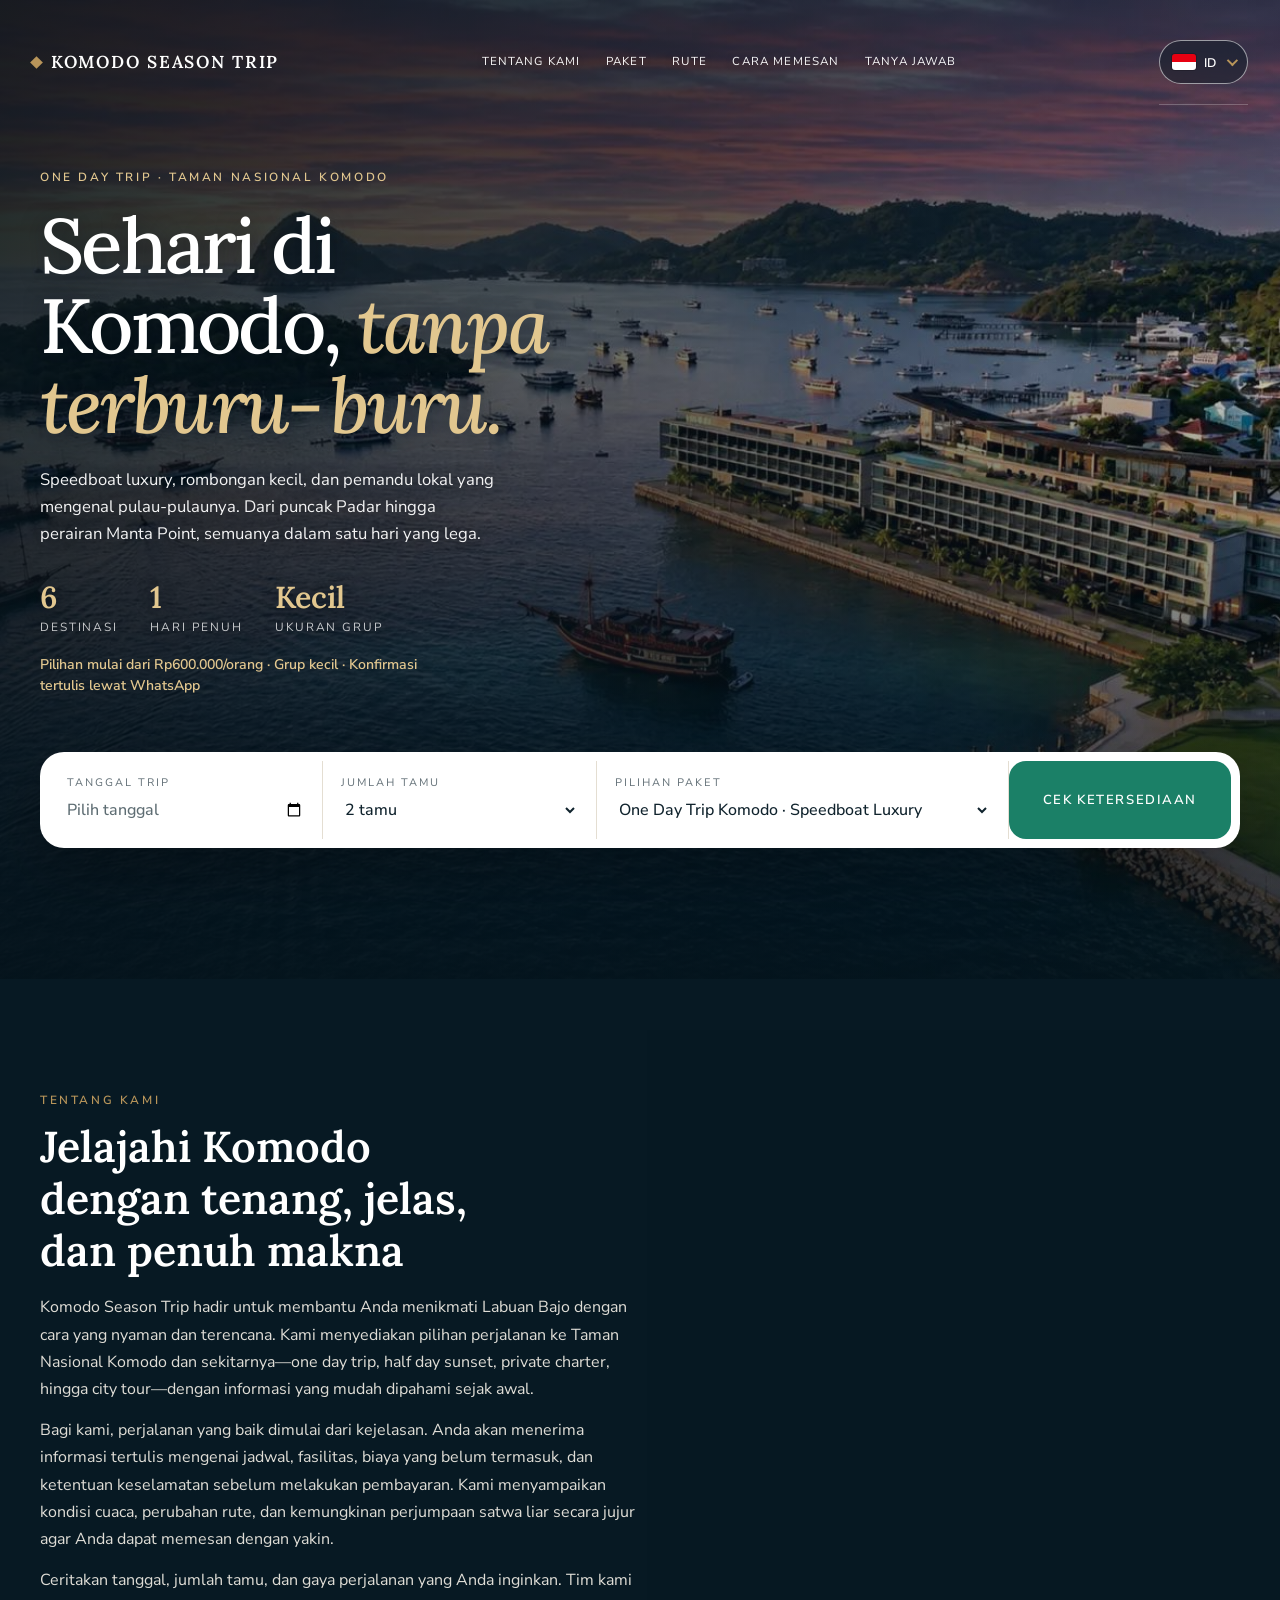
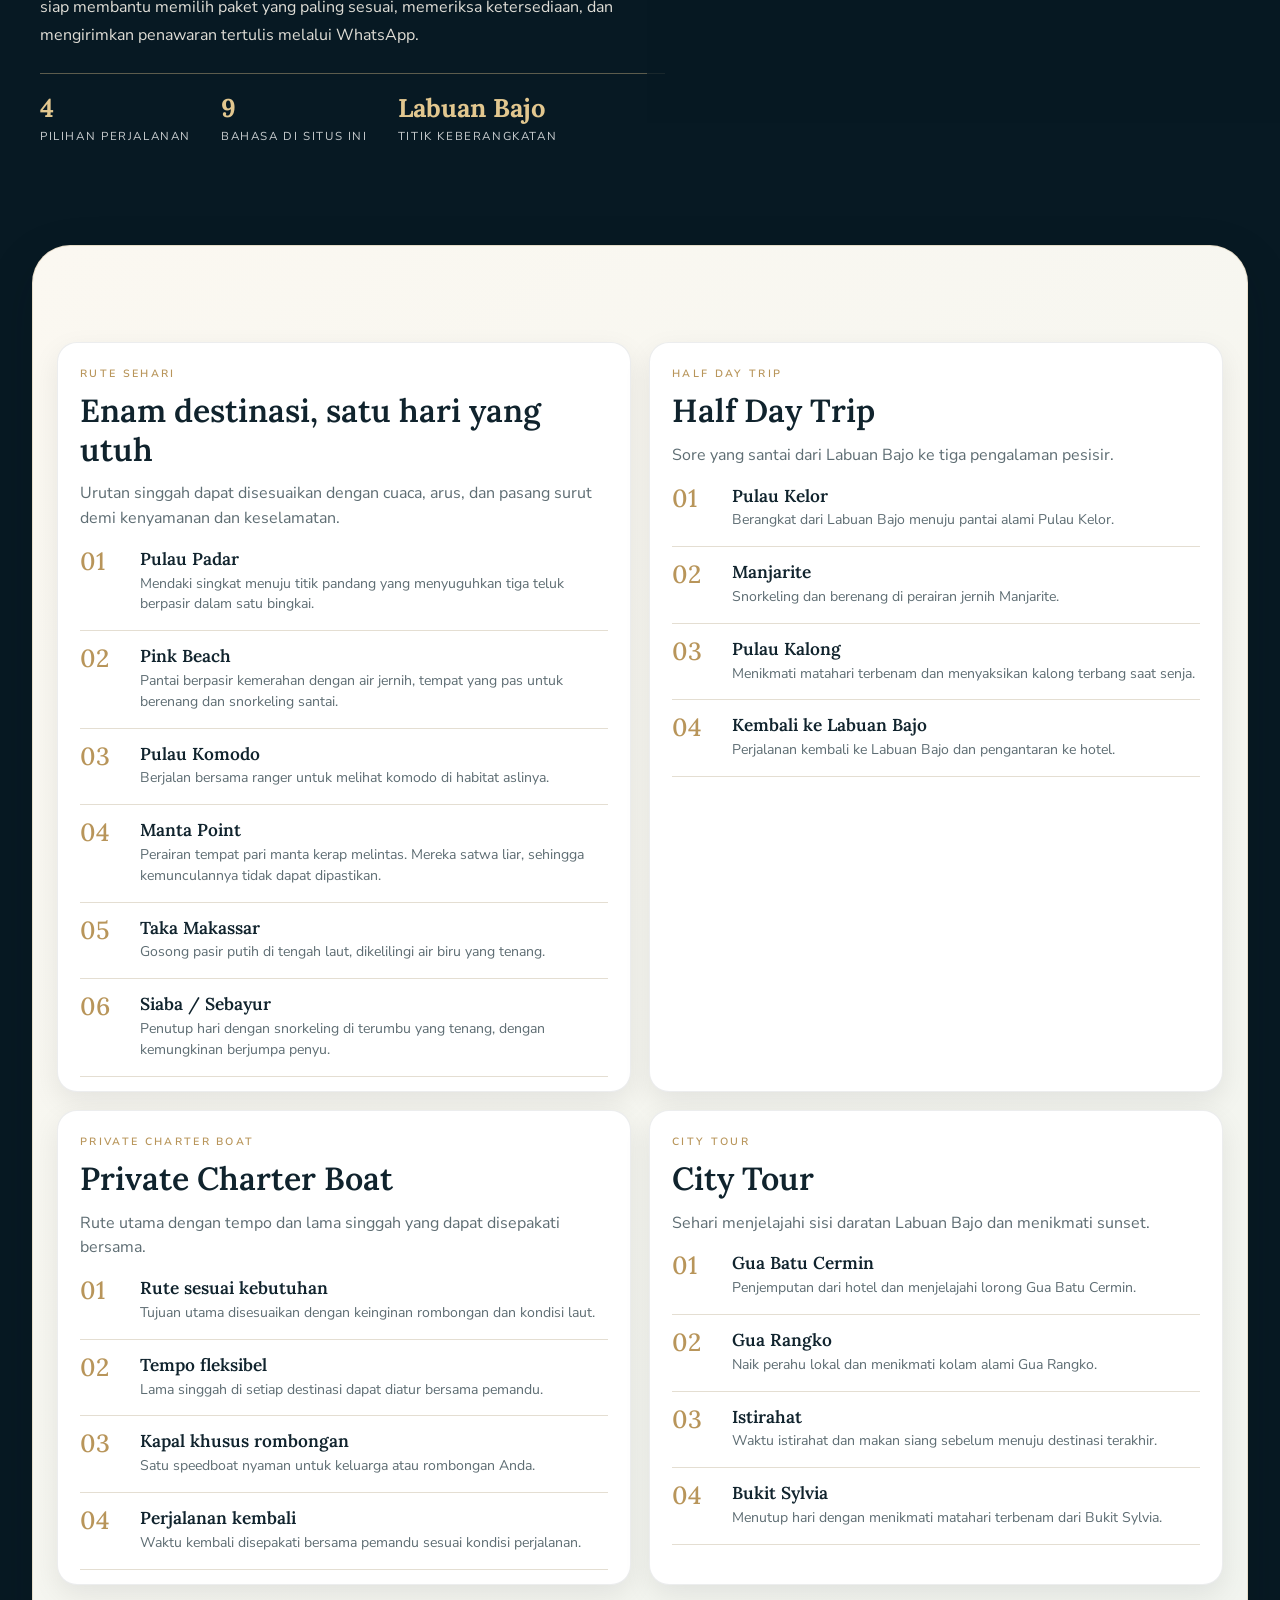
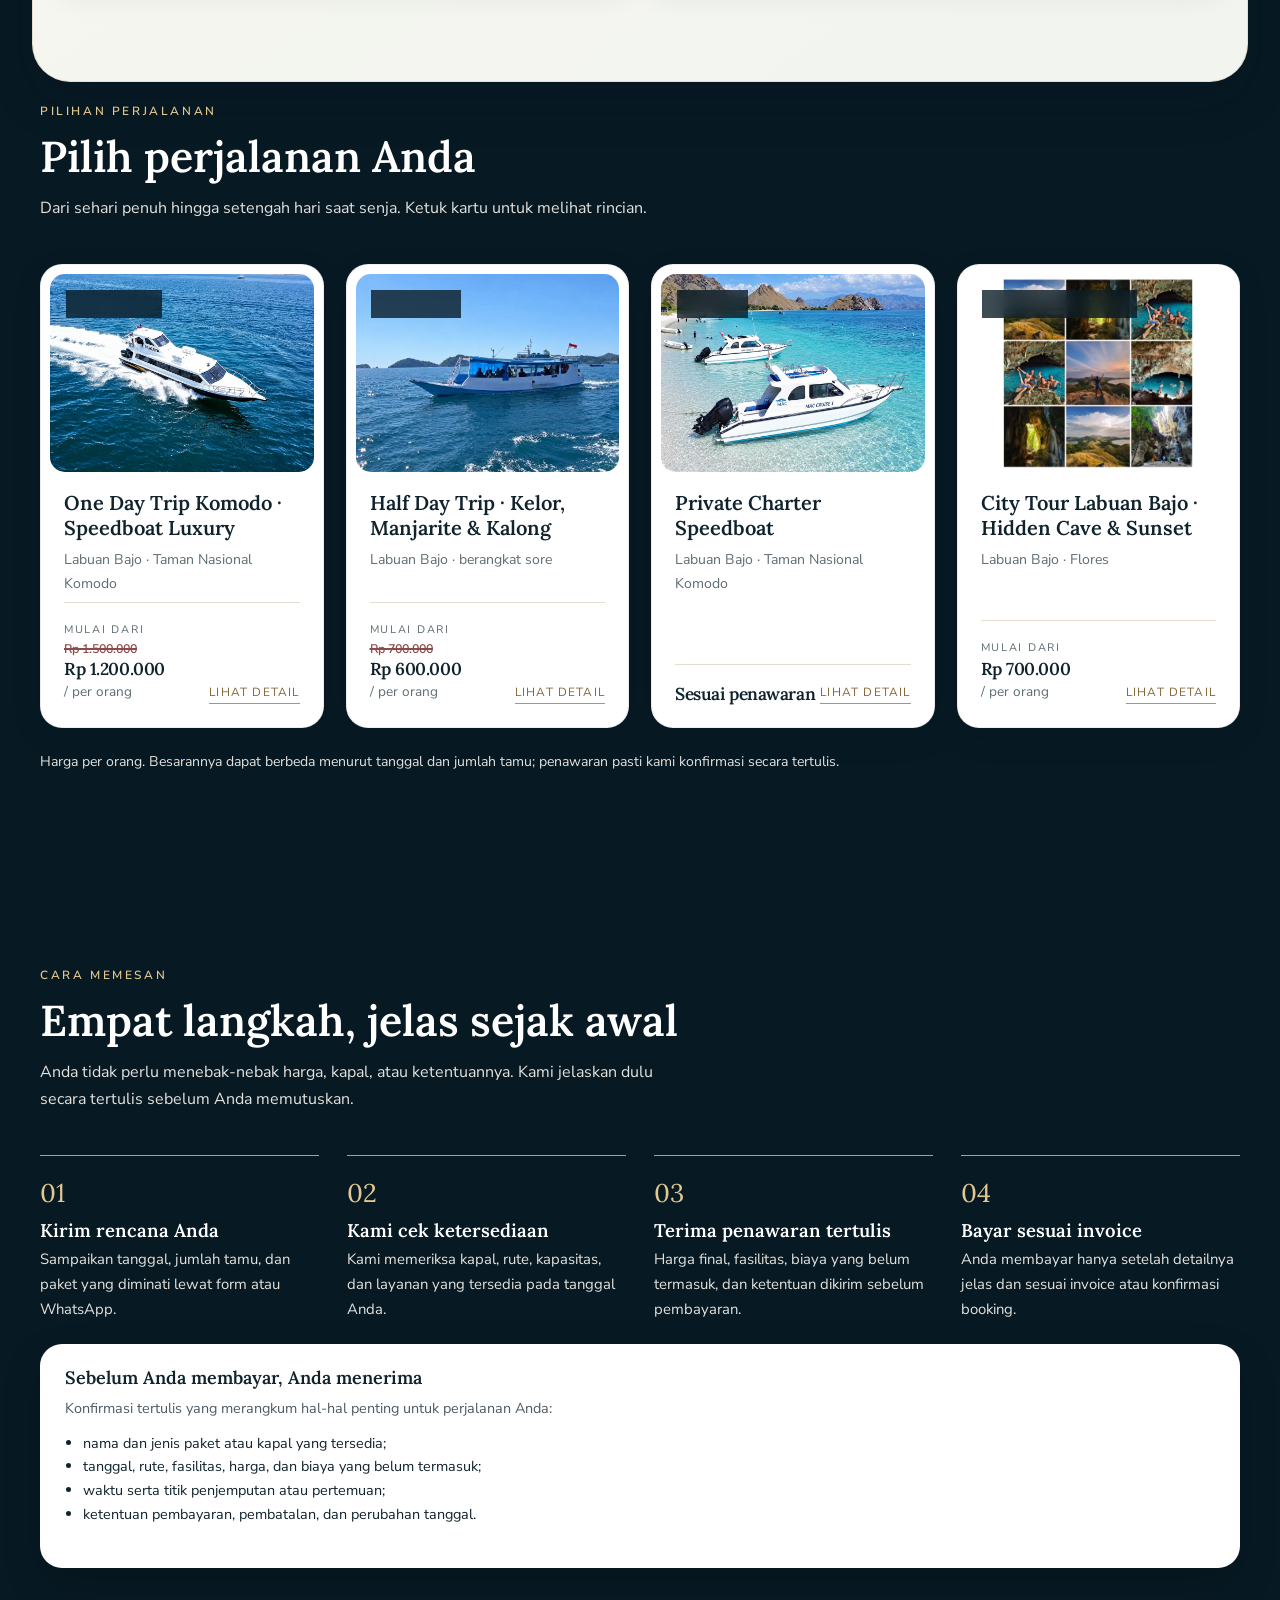
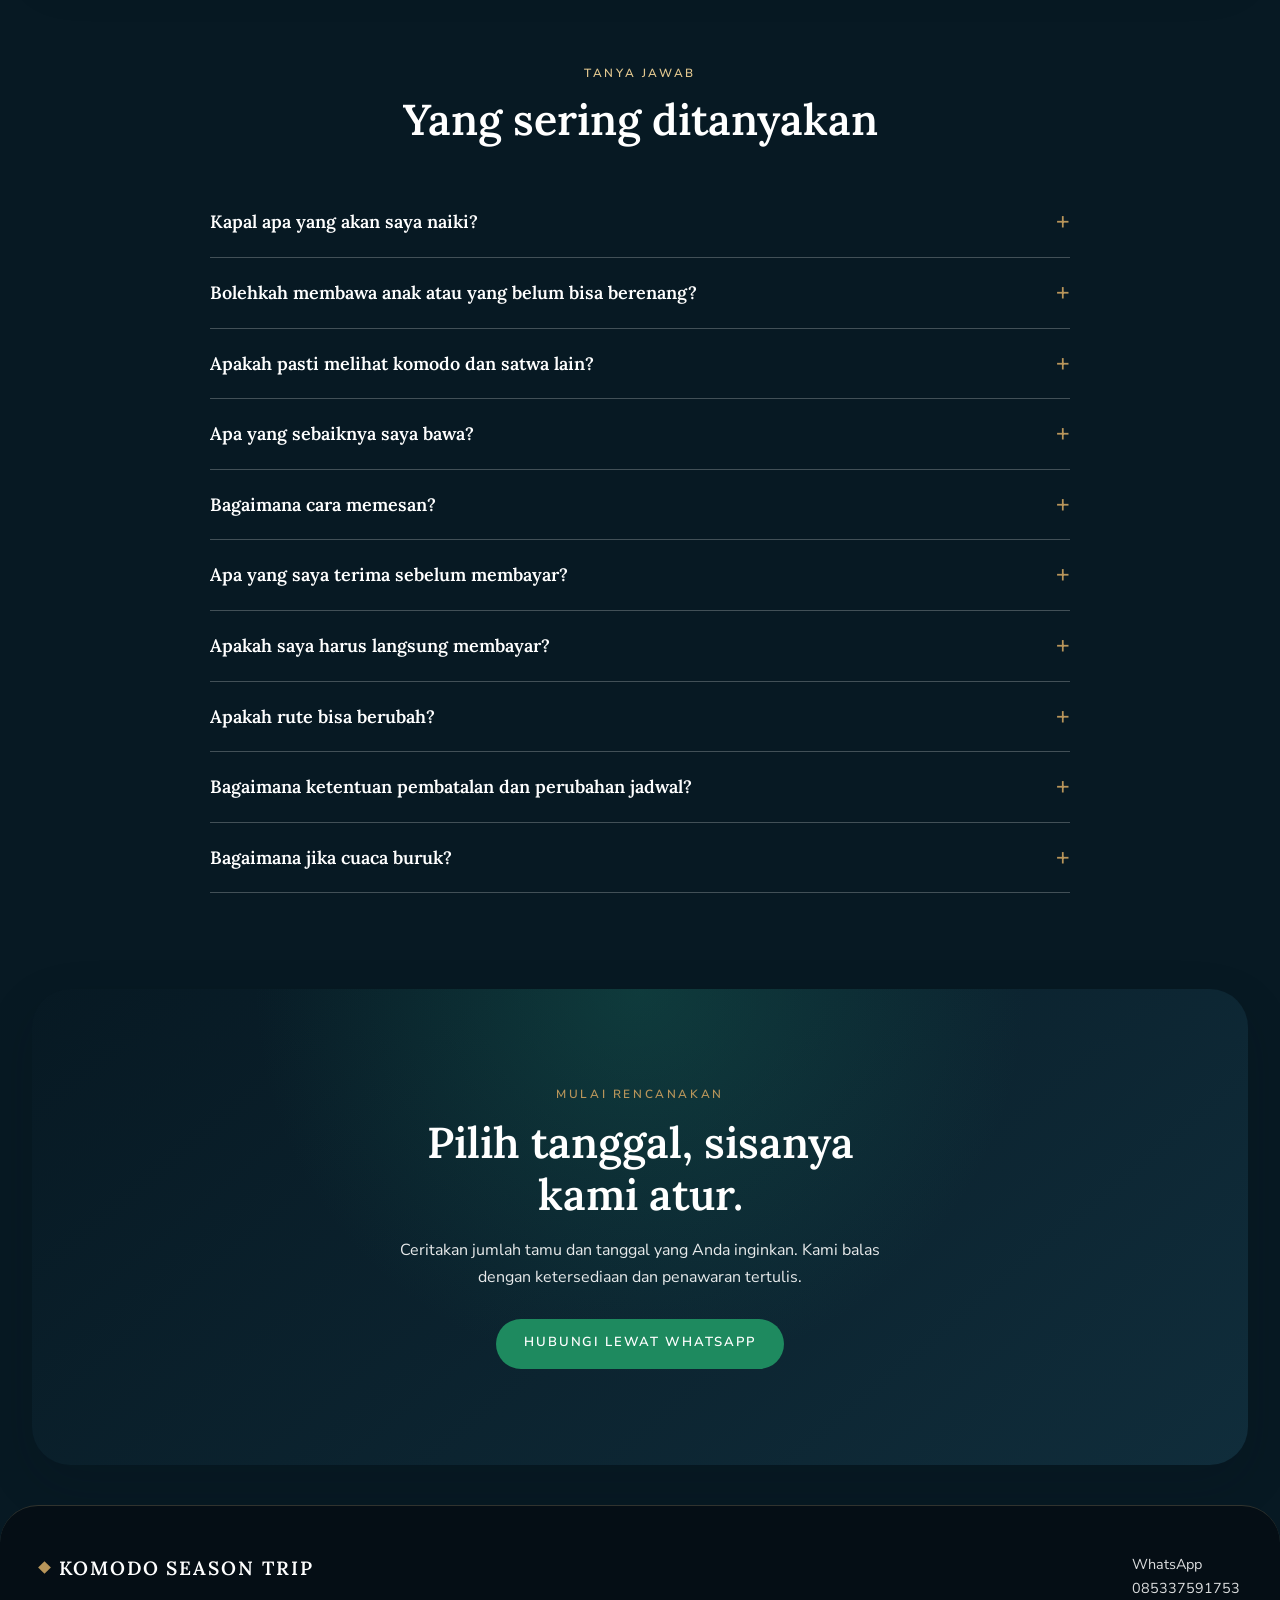
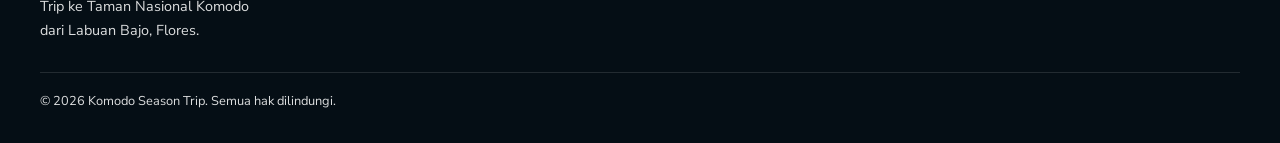
==== commit 7a2683de: "Add files via upload" ====
--- a/index.html
+++ b/index.html
@@ -859,5 +859,6 @@
 
 document.addEventListener('click',function(e){var l=document.querySelector('.lang');if(l&&!l.contains(e.target))l.removeAttribute('open')});
 </script>
+<script src="premium.js" defer></script>
 </body>
 </html>
--- a/premium.css
+++ b/premium.css
@@ -286,3 +286,79 @@
   html { scroll-behavior: auto; }
   *, *::before, *::after { animation-duration: .01ms !important; transition-duration: .01ms !important; }
 }
+
+
+/* Route itinerary: two-column overview on desktop, compact route tabs on mobile. */
+.route-slides {
+  display: grid;
+  grid-template-columns: repeat(2, minmax(0, 1fr));
+  align-items: stretch;
+  gap: 18px;
+  padding: 0;
+  overflow: visible !important;
+  max-height: none !important;
+  border: 0;
+  border-radius: 0;
+  background: transparent;
+  box-shadow: none;
+}
+.route-slide,
+.route-slide + .route-slide {
+  min-width: 0;
+  margin: 0;
+  padding: 22px 22px 14px;
+  border: 1px solid rgba(16, 35, 45, .08);
+  border-radius: 20px;
+  background: #fff;
+  box-shadow: 0 10px 28px rgba(4, 18, 26, .08);
+}
+.route-slide[hidden] { display: none !important; }
+.route-slide .sec-head { margin-bottom: 18px; }
+.route-slide .sec-head h2 { font-size: clamp(1.45rem, 2.5vw, 2rem); }
+.route-slide .sec-head p { line-height: 1.55; }
+.route-stops li,
+.stops li { grid-template-columns: 48px minmax(0, 1fr); gap: 12px; padding-block: 15px; }
+.route-stops b,
+.stops b { font-size: 1.55rem; }
+.route-stops h3,
+.stops h3 { font-size: 1.08rem; }
+.route-stops p,
+.stops p { font-size: .88rem; line-height: 1.48; }
+.route-tabs { display: none; }
+@media (max-width: 760px) {
+  .route-tabs {
+    display: grid;
+    grid-template-columns: repeat(2, minmax(0, 1fr));
+    gap: 8px;
+    margin: 0 0 12px;
+  }
+  .route-tabs button {
+    min-height: 44px;
+    padding: 10px 12px;
+    border: 1px solid rgba(184, 149, 90, .38);
+    border-radius: 14px;
+    background: rgba(255, 255, 255, .82);
+    color: var(--ink);
+    font: 700 .82rem/1.3 var(--sans);
+    text-align: center;
+    cursor: pointer;
+    transition: background .18s, border-color .18s, color .18s;
+  }
+  .route-tabs button[aria-selected="true"] {
+    border-color: var(--sea);
+    background: var(--sea);
+    color: #fff;
+  }
+  .route-tabs button:focus-visible {
+    outline: 3px solid var(--gold);
+    outline-offset: 2px;
+  }
+  .route-slides { display: block; }
+  .route-slide,
+  .route-slide + .route-slide { padding: 18px 16px 12px; border-radius: 18px; }
+  .route-slide .sec-head { margin-bottom: 12px; }
+}
+@media (max-width: 390px) {
+  .route-tabs { gap: 7px; }
+  .route-tabs button { padding-inline: 8px; font-size: .76rem; }
+}
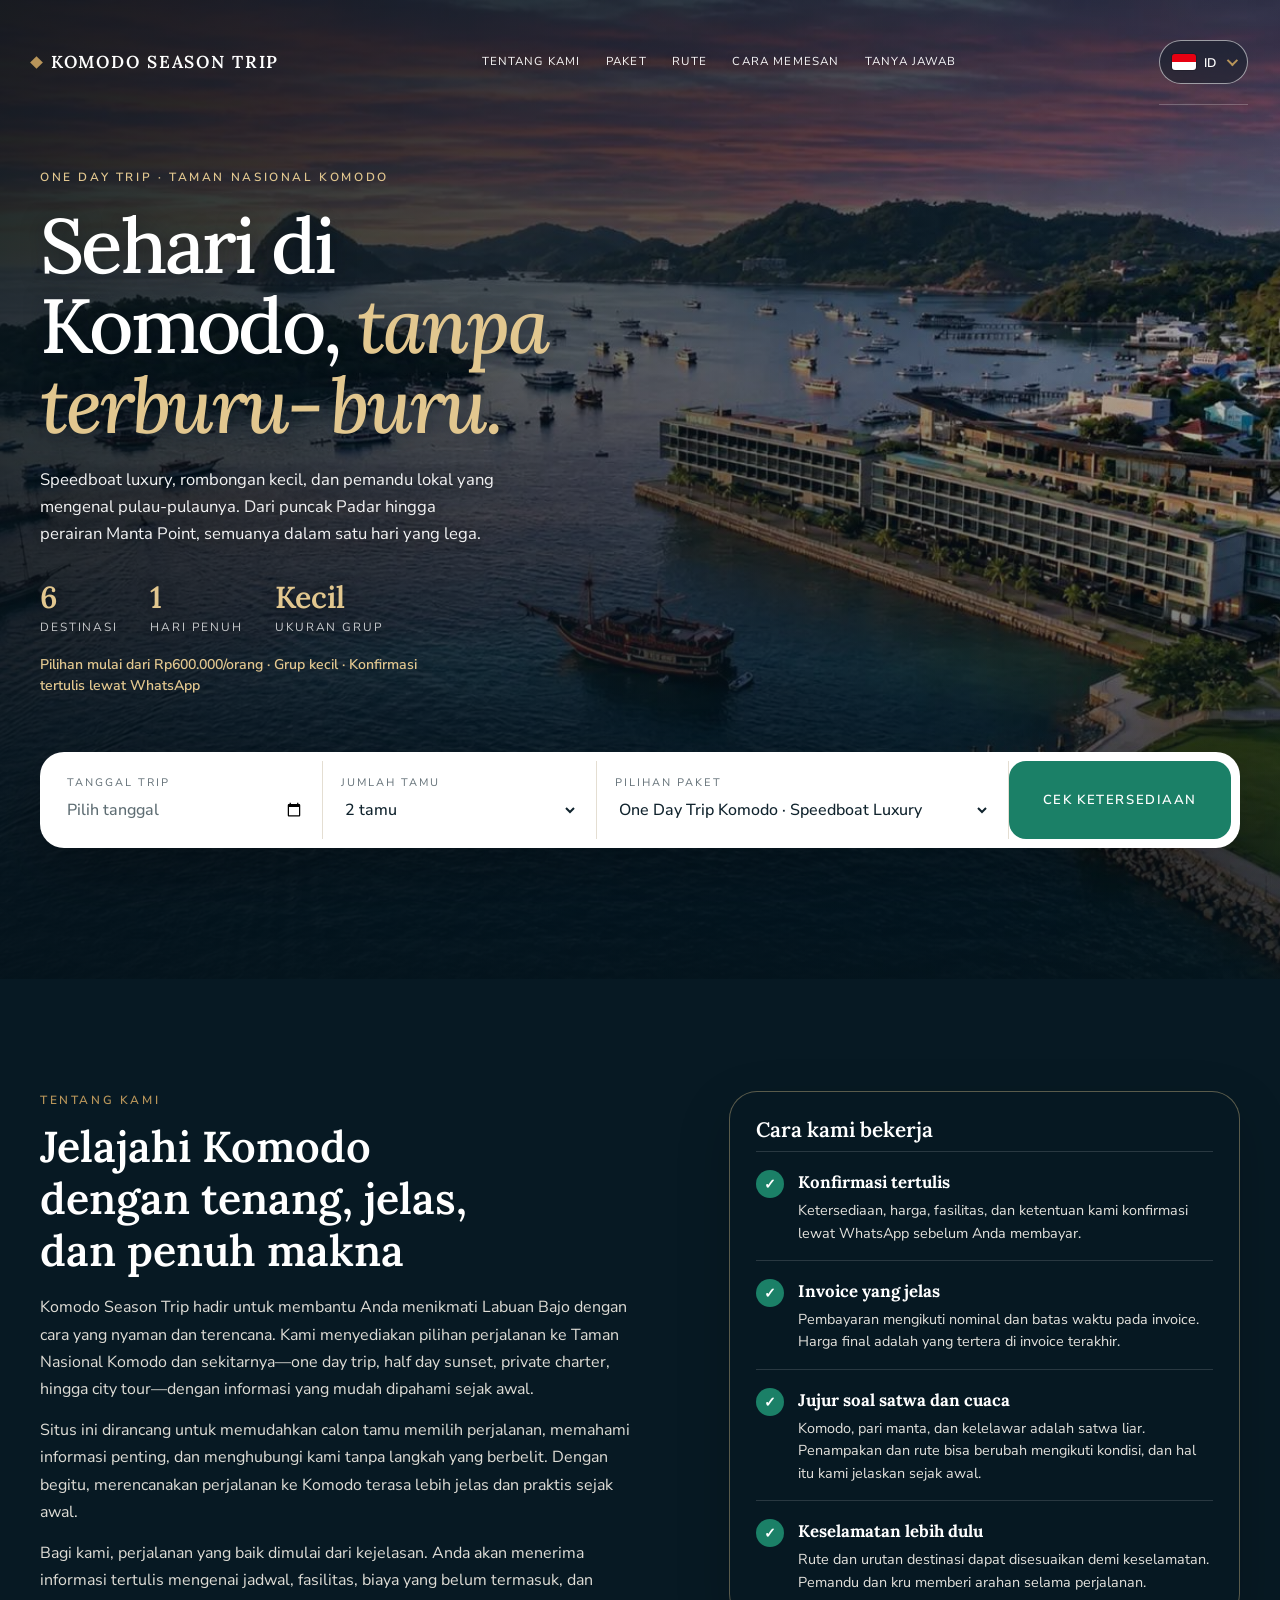
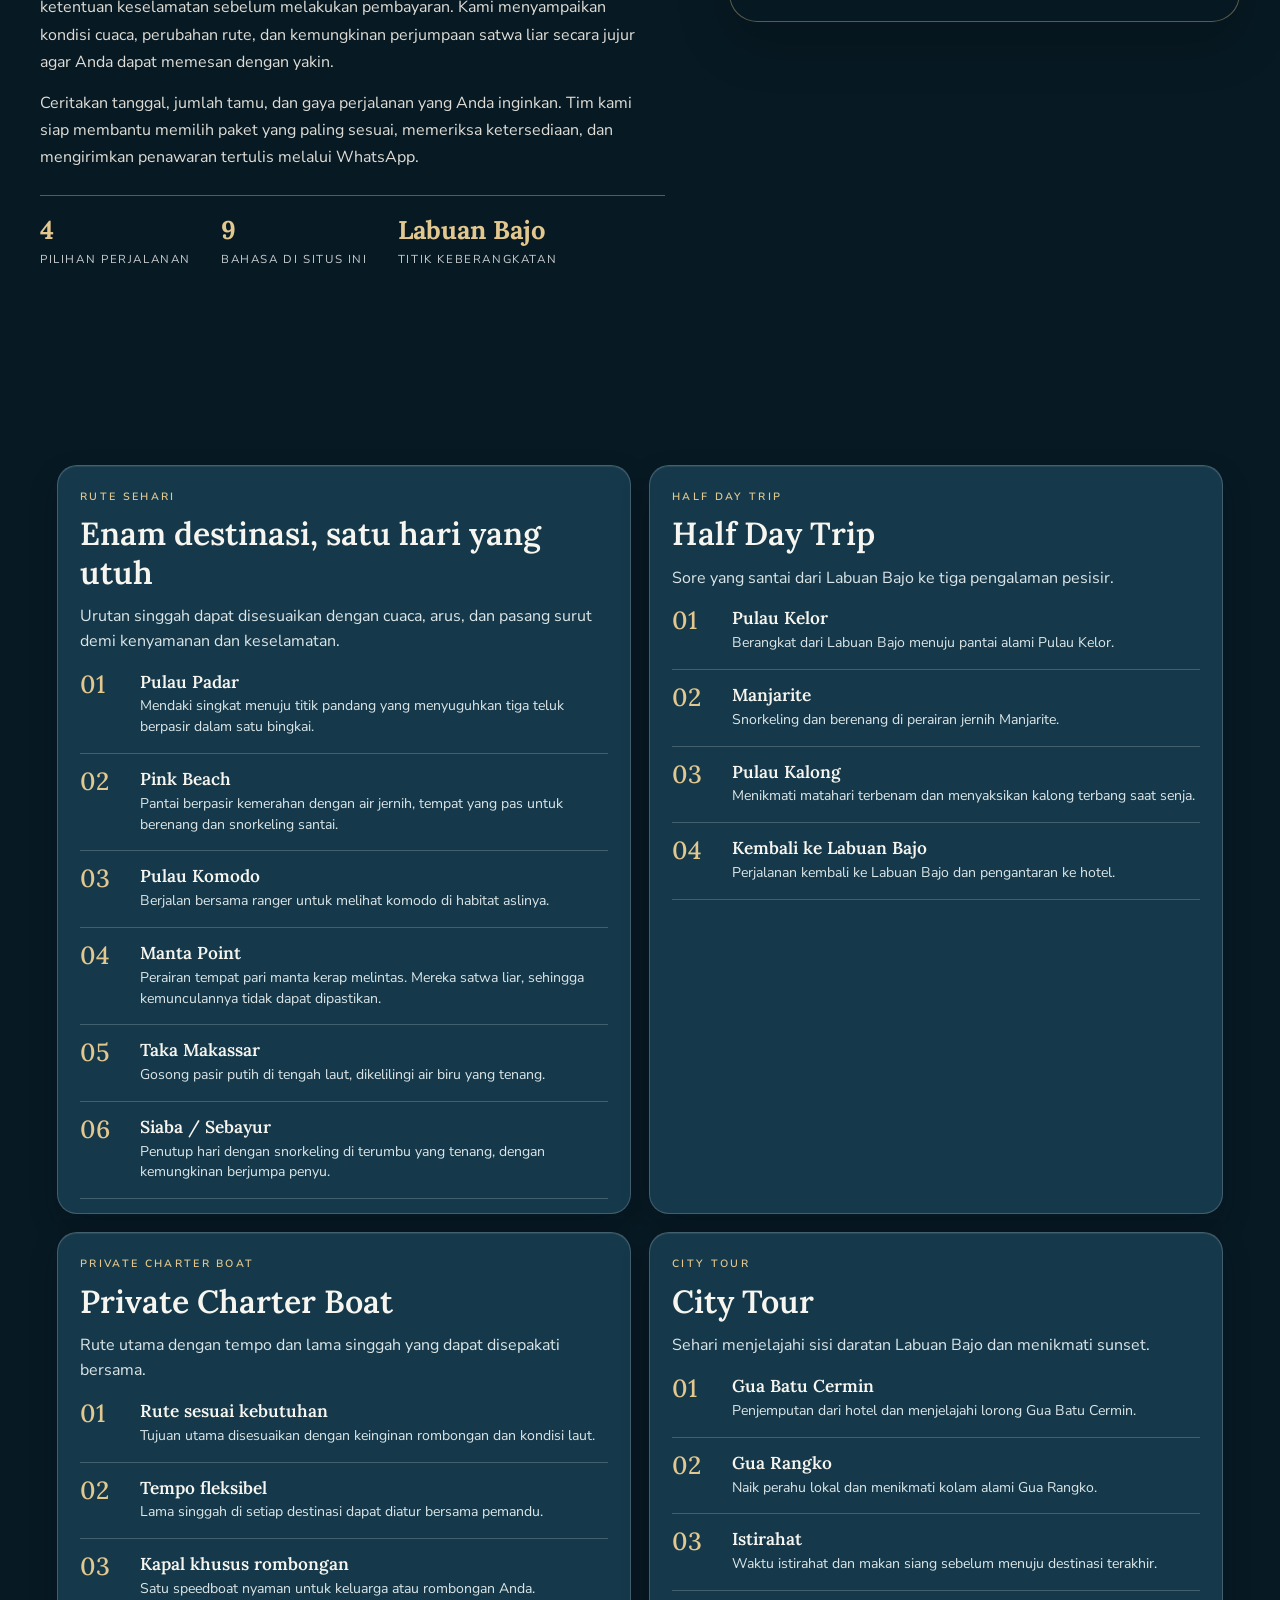
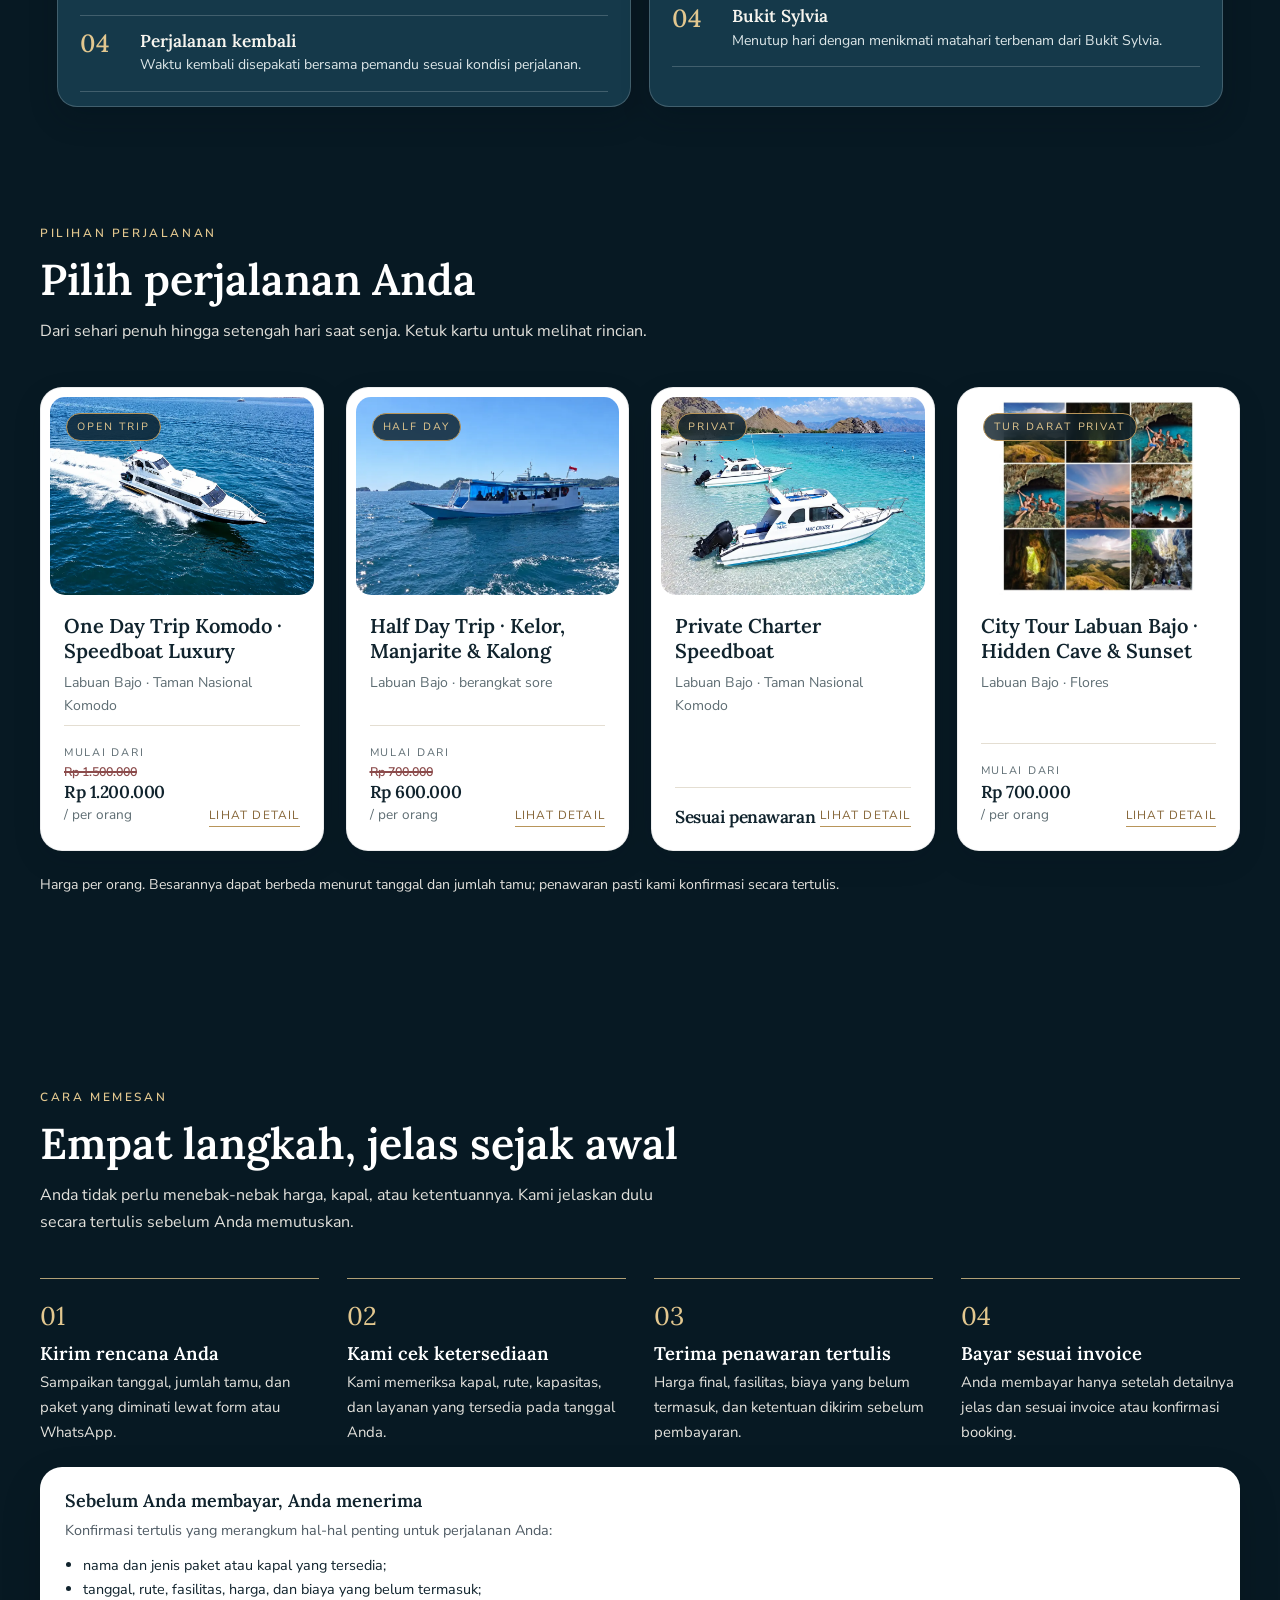
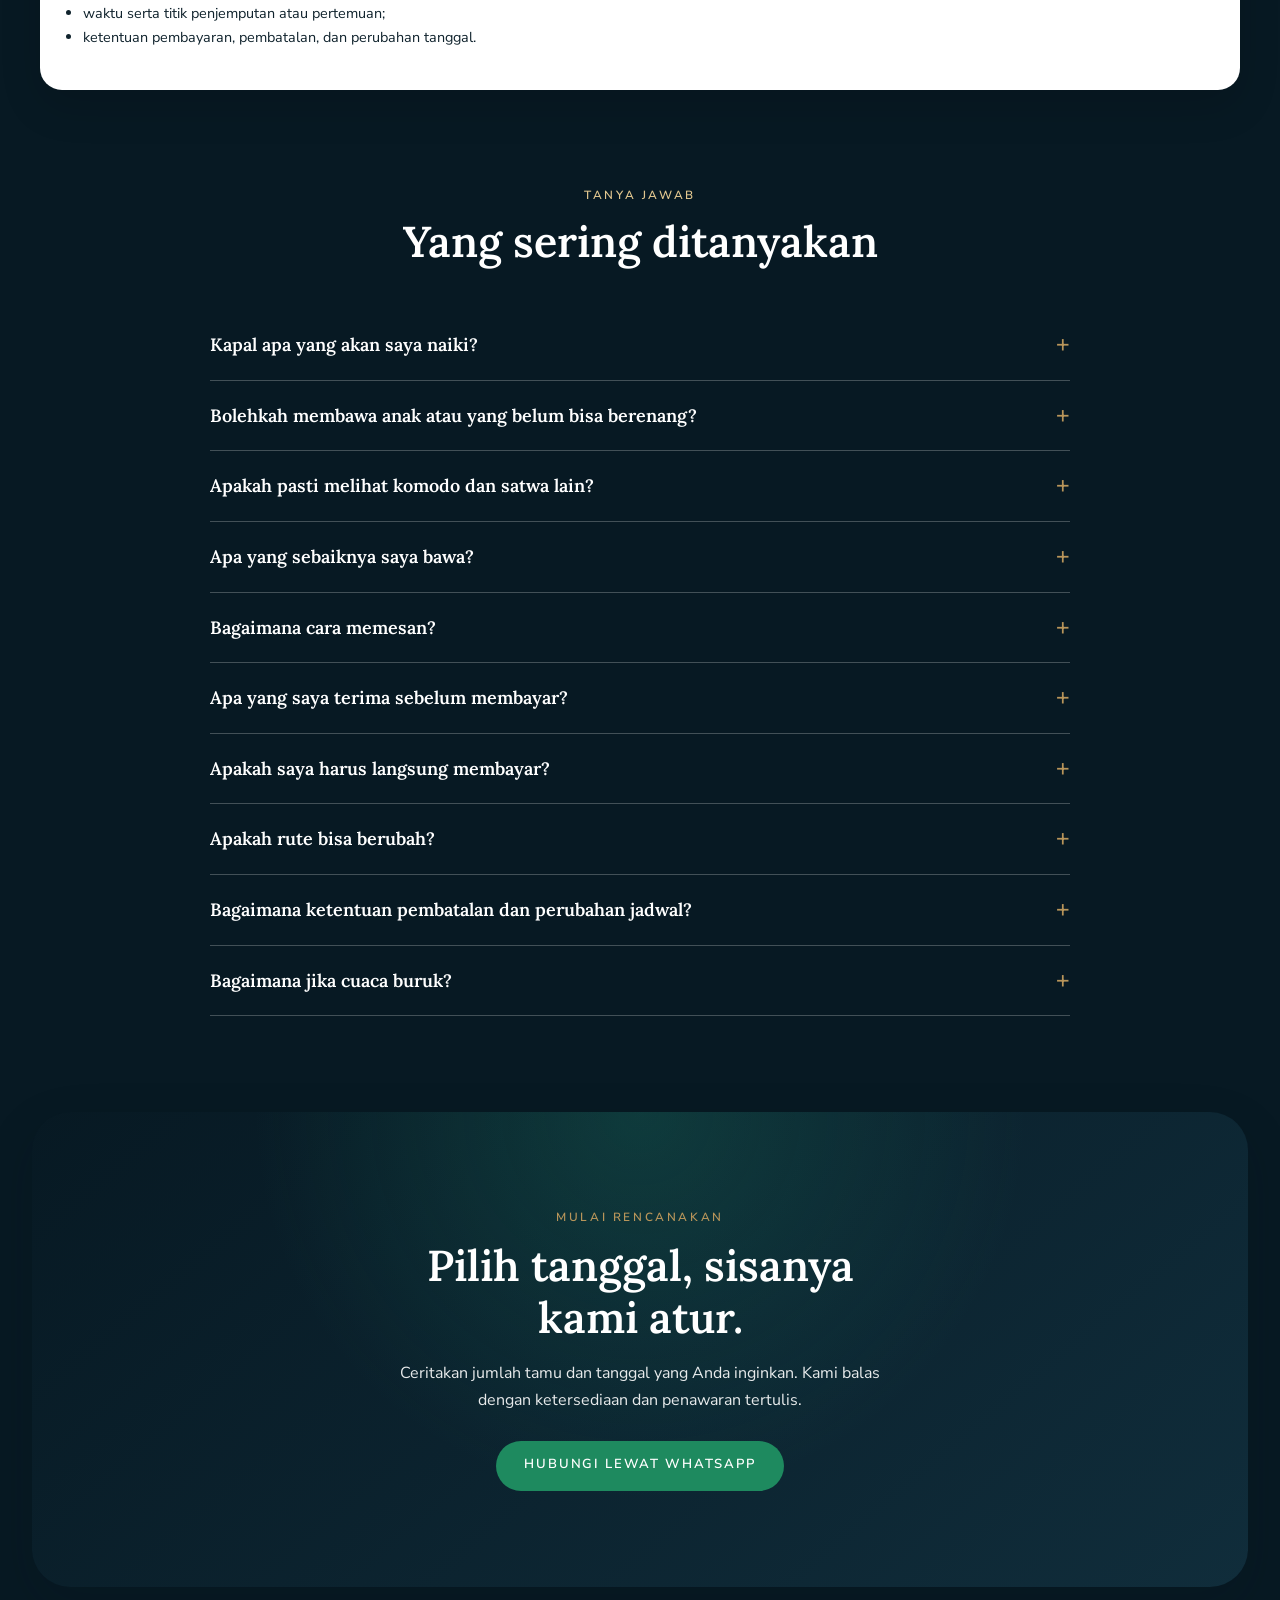
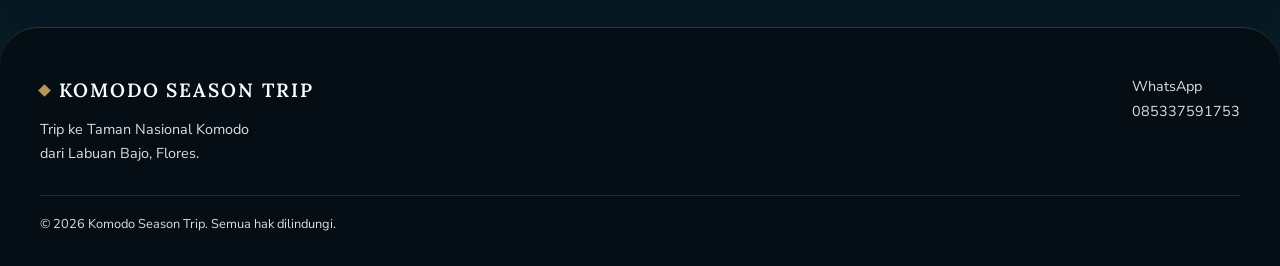
==== commit 9168650e: "Add files via upload" ====
--- a/index.html
+++ b/index.html
@@ -553,7 +553,7 @@
   <div class="wrap"><div class="ab-grid">
     <div class="ab-text">
       <div class="eyebrow">Tentang kami</div>
-      <h2>Jelajahi Komodo dengan tenang, jelas, dan penuh makna</h2><p>Komodo Season Trip hadir untuk membantu Anda menikmati Labuan Bajo dengan cara yang nyaman dan terencana. Kami menyediakan pilihan perjalanan ke Taman Nasional Komodo dan sekitarnya—one day trip, half day sunset, private charter, hingga city tour—dengan informasi yang mudah dipahami sejak awal.</p><p>Bagi kami, perjalanan yang baik dimulai dari kejelasan. Anda akan menerima informasi tertulis mengenai jadwal, fasilitas, biaya yang belum termasuk, dan ketentuan keselamatan sebelum melakukan pembayaran. Kami menyampaikan kondisi cuaca, perubahan rute, dan kemungkinan perjumpaan satwa liar secara jujur agar Anda dapat memesan dengan yakin.</p><p>Ceritakan tanggal, jumlah tamu, dan gaya perjalanan yang Anda inginkan. Tim kami siap membantu memilih paket yang paling sesuai, memeriksa ketersediaan, dan mengirimkan penawaran tertulis melalui WhatsApp.</p>
+      <h2>Jelajahi Komodo dengan tenang, jelas, dan penuh makna</h2><p>Komodo Season Trip hadir untuk membantu Anda menikmati Labuan Bajo dengan cara yang nyaman dan terencana. Kami menyediakan pilihan perjalanan ke Taman Nasional Komodo dan sekitarnya—one day trip, half day sunset, private charter, hingga city tour—dengan informasi yang mudah dipahami sejak awal.</p><p>Situs ini dirancang untuk memudahkan calon tamu memilih perjalanan, memahami informasi penting, dan menghubungi kami tanpa langkah yang berbelit. Dengan begitu, merencanakan perjalanan ke Komodo terasa lebih jelas dan praktis sejak awal.</p><p>Bagi kami, perjalanan yang baik dimulai dari kejelasan. Anda akan menerima informasi tertulis mengenai jadwal, fasilitas, biaya yang belum termasuk, dan ketentuan keselamatan sebelum melakukan pembayaran. Kami menyampaikan kondisi cuaca, perubahan rute, dan kemungkinan perjumpaan satwa liar secara jujur agar Anda dapat memesan dengan yakin.</p><p>Ceritakan tanggal, jumlah tamu, dan gaya perjalanan yang Anda inginkan. Tim kami siap membantu memilih paket yang paling sesuai, memeriksa ketersediaan, dan mengirimkan penawaran tertulis melalui WhatsApp.</p>
       <div class="ab-facts"><div><b>4</b><span>Pilihan perjalanan</span></div><div><b>9</b><span>Bahasa di situs ini</span></div><div><b>Labuan Bajo</b><span>Titik keberangkatan</span></div></div>
       
     </div>
--- a/premium.css
+++ b/premium.css
@@ -362,3 +362,41 @@
   .route-tabs { gap: 7px; }
   .route-tabs button { padding-inline: 8px; font-size: .76rem; }
 }
+
+/* Deep teal itinerary cards inspired by the supplied color reference. */
+.rute {
+  background: transparent;
+  border-color: transparent;
+  box-shadow: none;
+}
+.route-slide,
+.route-slide + .route-slide {
+  background: #15394a;
+  border-color: rgba(239, 246, 247, .2);
+  color: #f7f5ef;
+  box-shadow: 0 12px 28px rgba(4, 18, 26, .24), inset 0 1px 0 rgba(255, 255, 255, .08);
+}
+.route-slide .sec-head h2,
+.route-slide .route-stops h3,
+.route-slide .stops h3 { color: #f7f5ef; }
+.route-slide .sec-head p,
+.route-slide .route-stops p,
+.route-slide .stops p { color: #dce6e8; }
+.route-slide .eyebrow,
+.route-slide .route-stops b,
+.route-slide .stops b { color: #e2c78f; }
+.route-slide .route-stops li,
+.route-slide .stops li { border-bottom-color: rgba(239, 246, 247, .2); }
+@media (max-width: 760px) {
+  .route-tabs button {
+    border-color: rgba(21, 57, 74, .24);
+    background: #15394a;
+    color: #f7f5ef;
+  }
+  .route-tabs button:hover { background: #204d61; }
+  .route-tabs button[aria-selected="true"] {
+    border-color: #1b8067;
+    background: #1b8067;
+    color: #fff;
+  }
+}
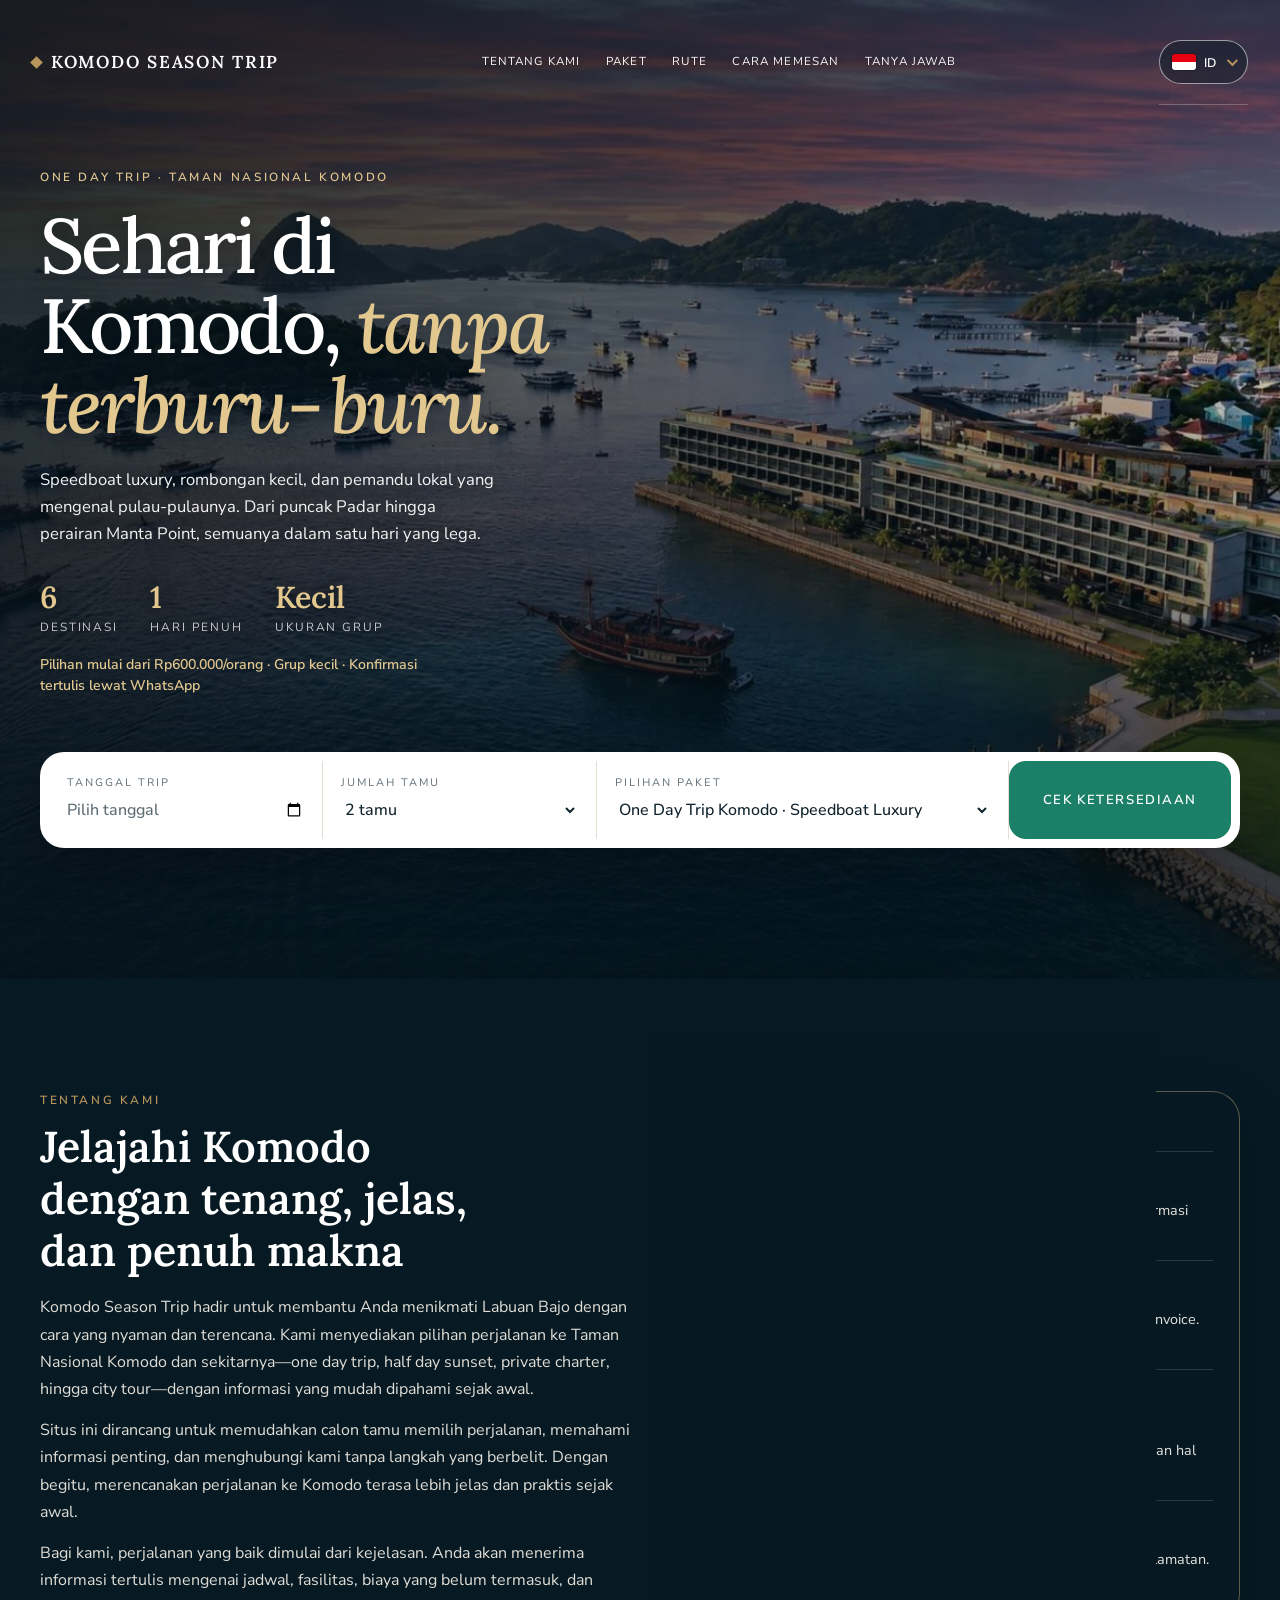
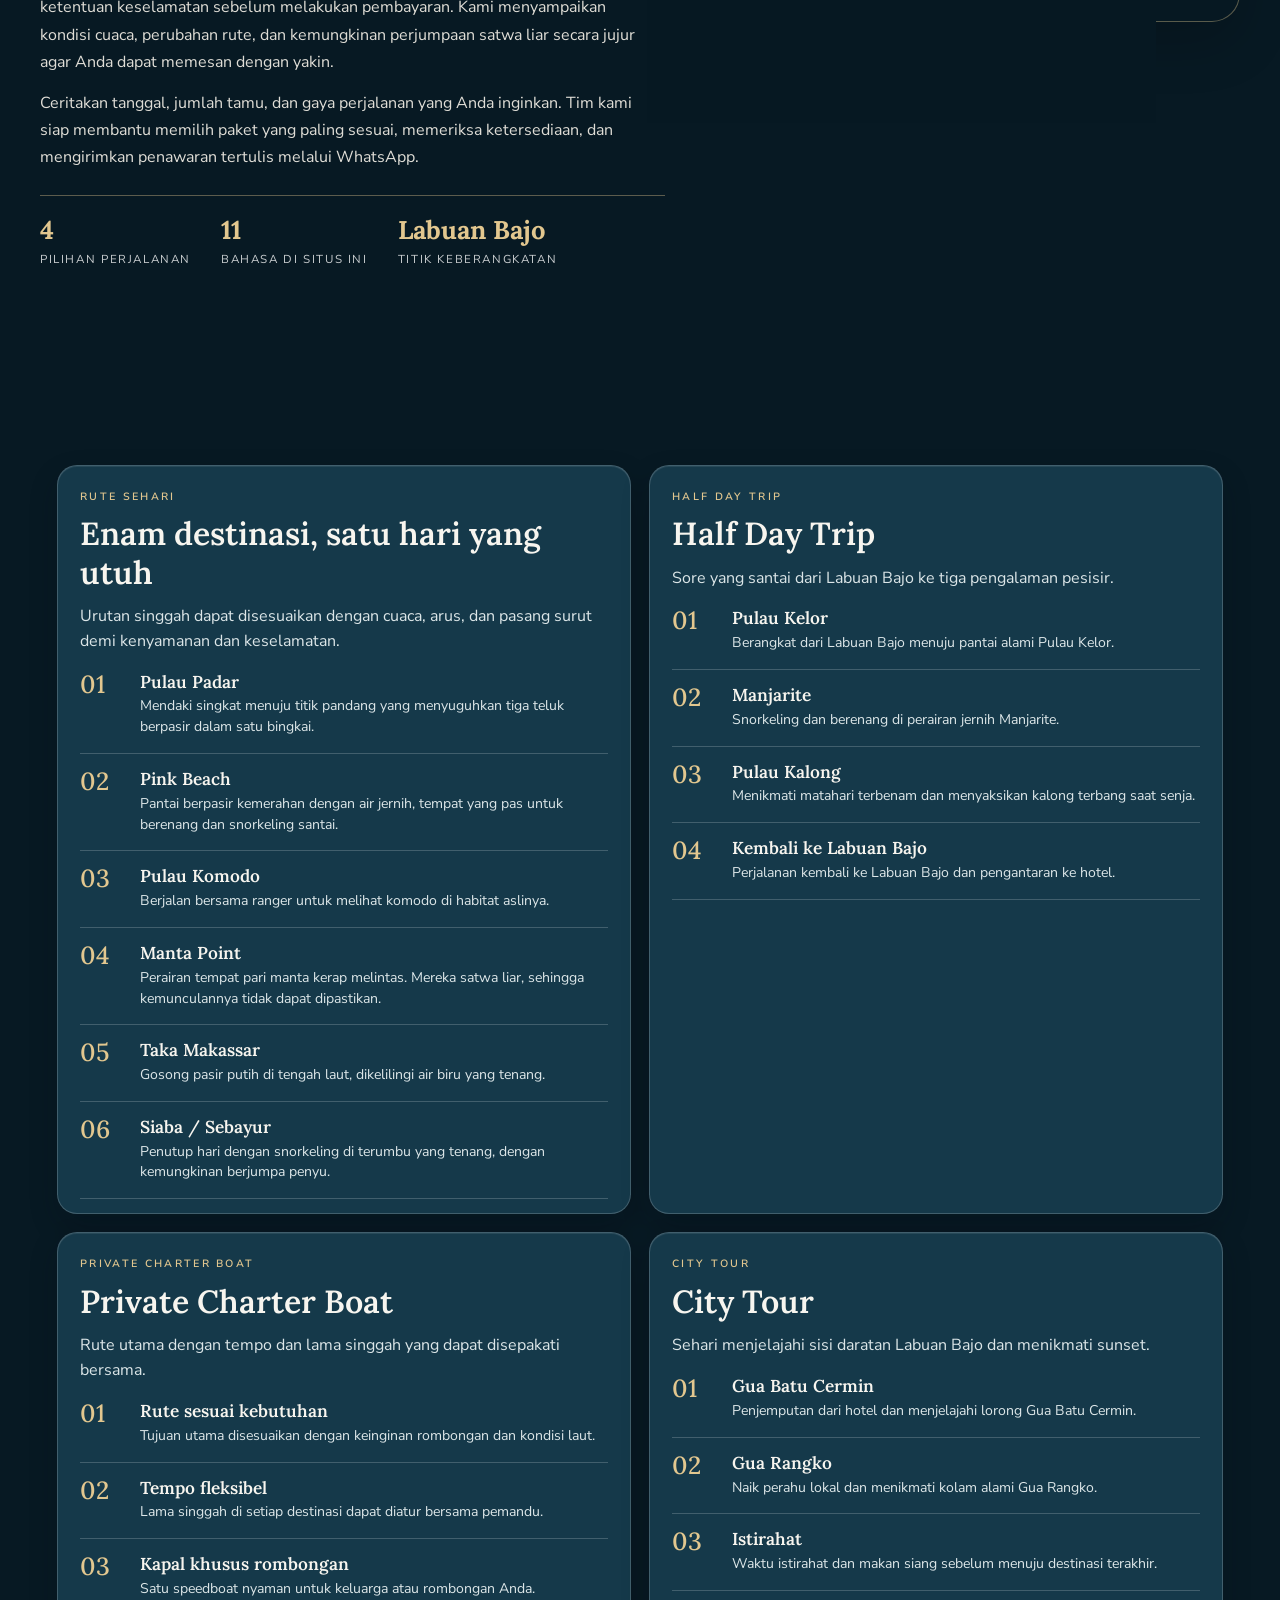
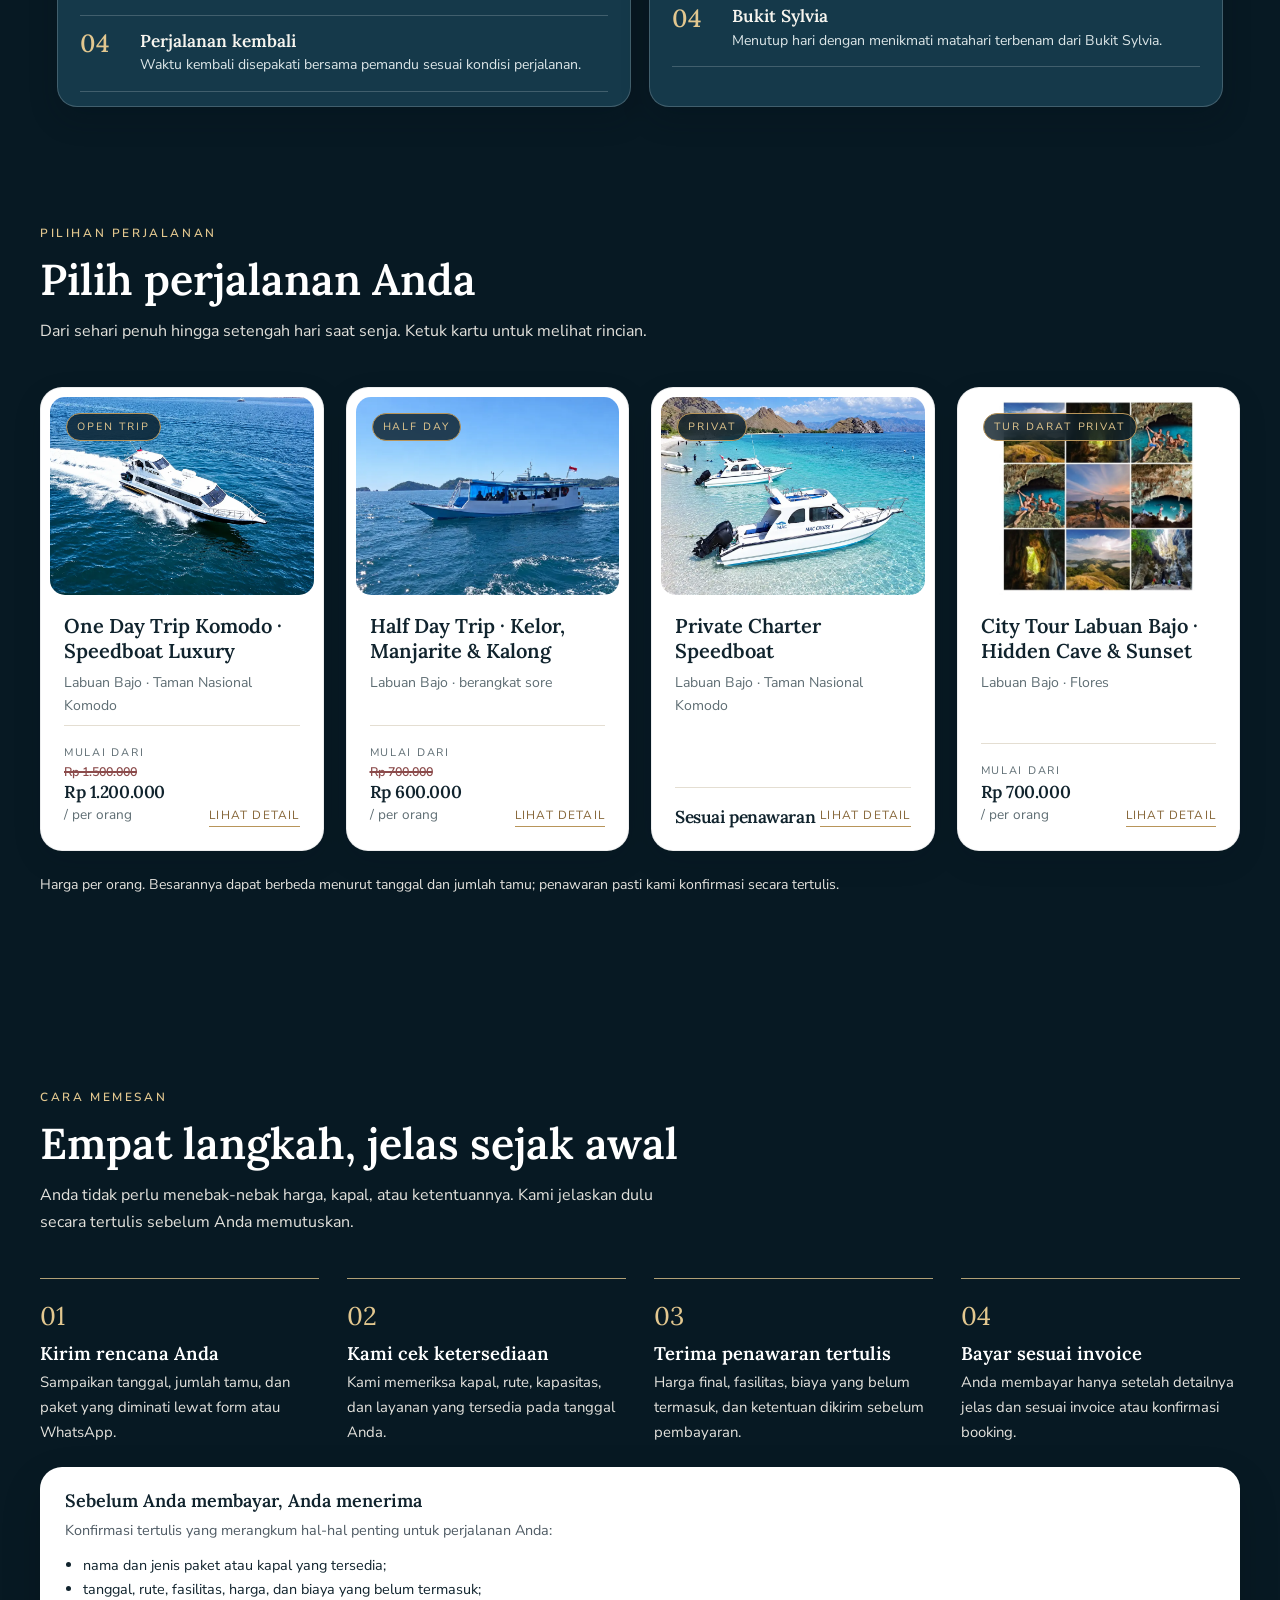
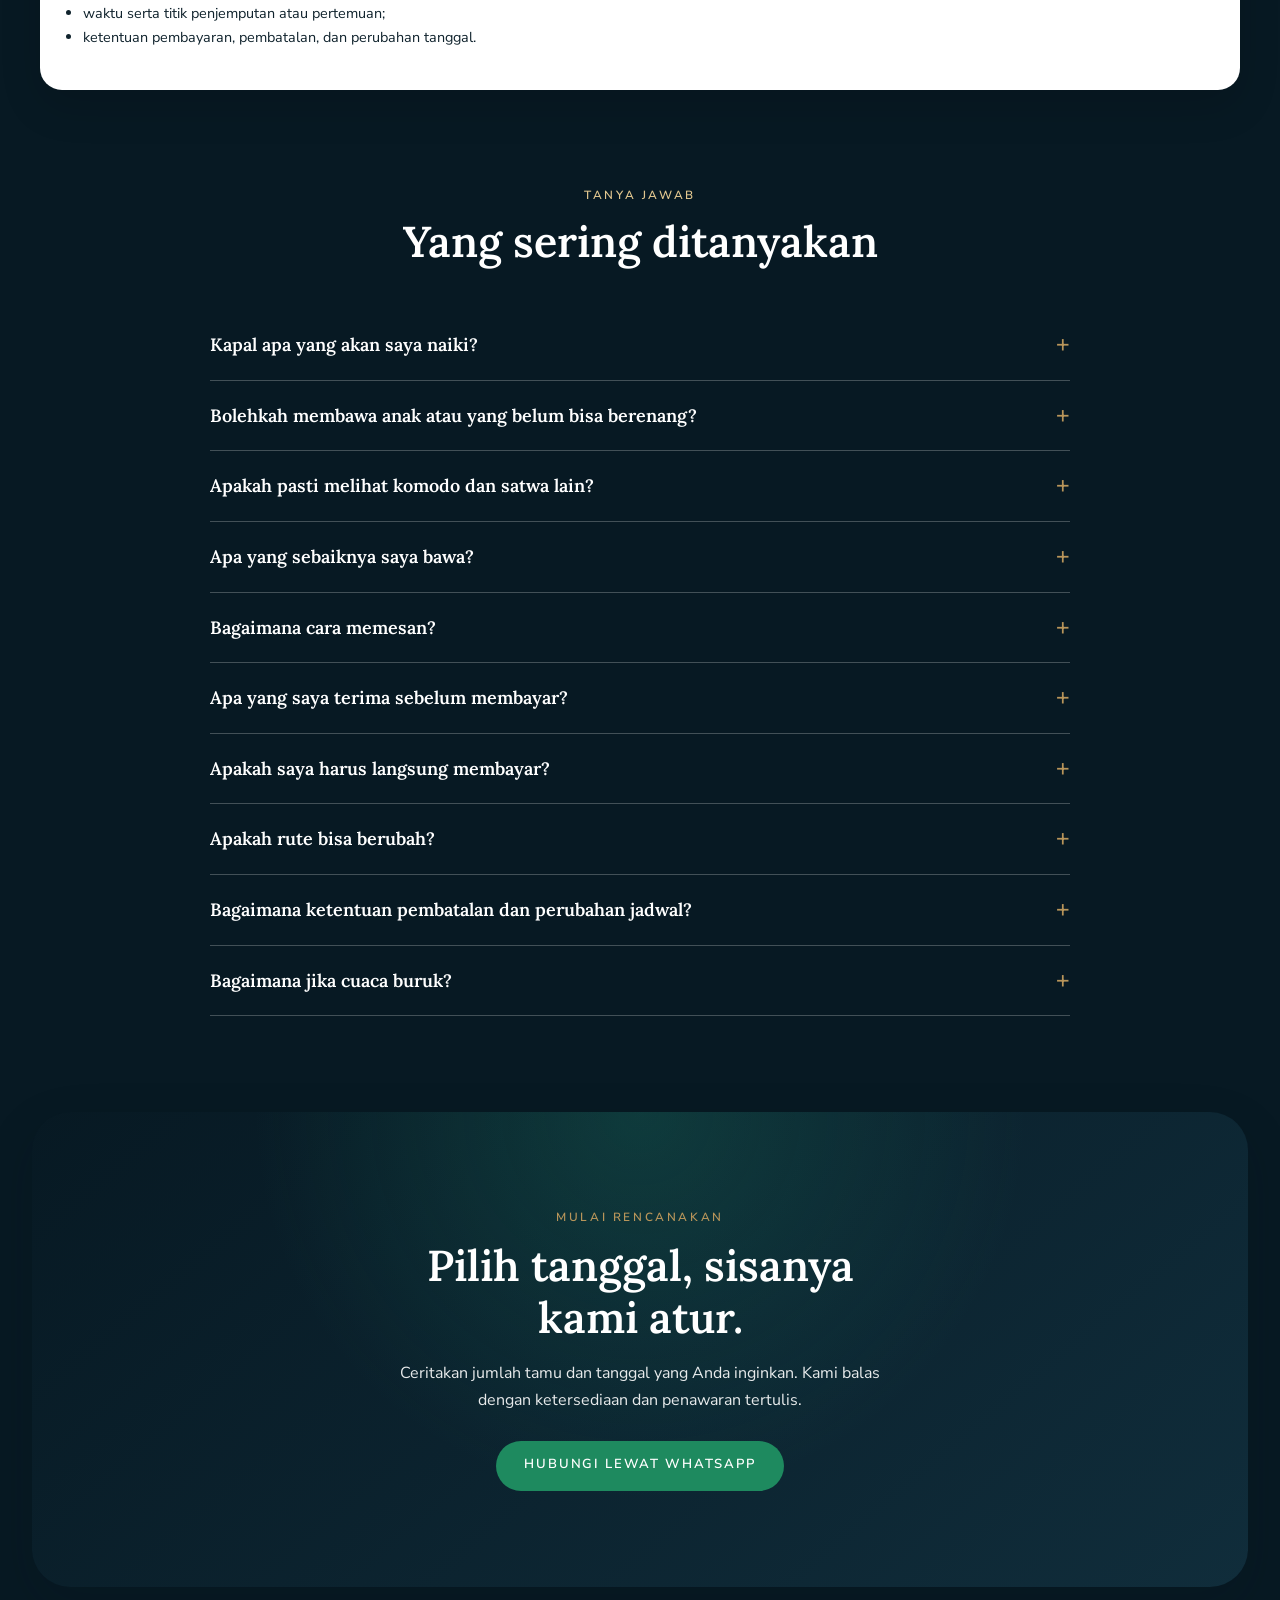
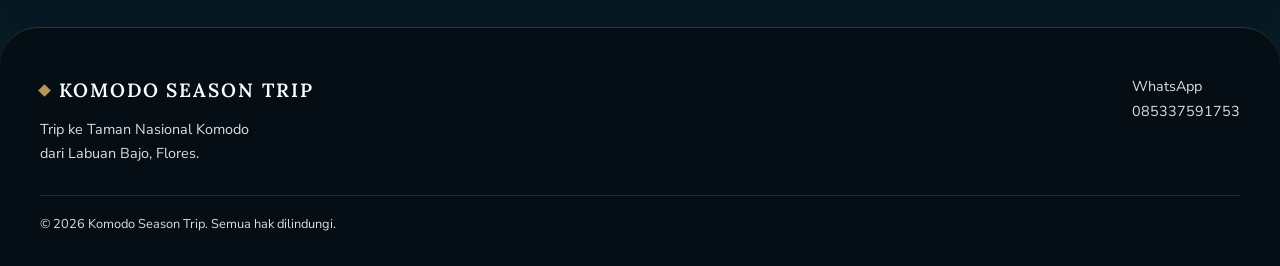
==== commit 8f6d2c6e: "Add files via upload" ====
--- a/index.html
+++ b/index.html
@@ -19,14 +19,14 @@
 <link rel="alternate" hreflang="es" href="https://darwin9415.github.io/Komodo-season-trip/es.html">
 <link rel="alternate" hreflang="pt" href="https://darwin9415.github.io/Komodo-season-trip/pt.html">
 <link rel="alternate" hreflang="it" href="https://darwin9415.github.io/Komodo-season-trip/it.html">
-<link rel="alternate" hreflang="de" href="https://darwin9415.github.io/Komodo-season-trip/de.html">
+<link rel="alternate" hreflang="de" href="https://darwin9415.github.io/Komodo-season-trip/de.html"><link rel="alternate" hreflang="fr" href="https://darwin9415.github.io/Komodo-season-trip/fr.html"><link rel="alternate" hreflang="ar" href="https://darwin9415.github.io/Komodo-season-trip/ar.html">
 <link rel="alternate" hreflang="x-default" href="https://darwin9415.github.io/Komodo-season-trip/">
 <link rel="canonical" href="https://darwin9415.github.io/Komodo-season-trip/">
 <meta property="og:url" content="https://darwin9415.github.io/Komodo-season-trip/">
 <link rel="preconnect" href="https://fonts.googleapis.com">
 <link rel="preconnect" href="https://fonts.gstatic.com" crossorigin>
 <link href="https://fonts.googleapis.com/css2?family=Lora:ital,wght@0,500;0,600;0,700;1,500&family=Nunito+Sans:wght@400;500;600;700&display=swap" rel="stylesheet">
-<script type="application/ld+json">{"@context": "https://schema.org", "@graph": [{"@type": "TravelAgency", "name": "Komodo Season Trip", "telephone": "+6285337591753", "areaServed": "Labuan Bajo, Flores, Indonesia", "description": "Tur Pulau Komodo dari Labuan Bajo: one day trip speedboat luxury, half day sunset Kalong, private charter, dan city tour Gua Rangko. Grup kecil, pesan lewat WhatsApp."}, {"@type": "TouristTrip", "name": "One Day Trip Komodo · Speedboat Luxury", "description": "Open trip (sharing) satu hari penuh menjelajahi enam destinasi Taman Nasional Komodo dengan speedboat wisata dari Labuan Bajo: Pulau Padar, Pink Beach, Pulau Komodo, Manta Point, Taka Makassar, dan Siaba atau Sebayur. Penjemputan hotel di area Labuan Bajo, makan siang, dan pemandu lokal sudah termasuk.", "provider": {"@type": "TravelAgency", "name": "Komodo Season Trip"}, "offers": {"@type": "Offer", "priceCurrency": "IDR", "price": "1500000", "availability": "https://schema.org/InStock"}}, {"@type": "TouristTrip", "name": "Half Day Trip · Kelor, Manjarite & Kalong", "description": "Perjalanan setengah hari yang santai: berlayar dari Labuan Bajo sore hari, singgah di pantai alami Pulau Kelor, snorkeling di Manjarite, lalu menutup hari dengan matahari terbenam dan ribuan kelelawar terbang di Pulau Kalong. Penjemputan dan pengantaran hotel sudah termasuk.", "provider": {"@type": "TravelAgency", "name": "Komodo Season Trip"}, "offers": {"@type": "Offer", "priceCurrency": "IDR", "price": "700000", "availability": "https://schema.org/InStock"}}, {"@type": "TouristTrip", "name": "Private Charter Speedboat", "description": "Sewa satu speedboat penuh khusus untuk keluarga atau rombongan Anda. Rute mengikuti paket utama, sementara tempo dan lama singgah di tiap destinasi menyesuaikan keinginan Anda.", "provider": {"@type": "TravelAgency", "name": "Komodo Season Trip"}}, {"@type": "TouristTrip", "name": "City Tour Labuan Bajo · Hidden Cave & Sunset", "description": "Satu hari privat menjelajahi sisi daratan Labuan Bajo: menyusuri Gua Batu Cermin, berenang di kolam jernih Gua Rangko, lalu menutup hari dengan matahari terbenam di Bukit Sylvia. Tiga pengalaman dalam satu perjalanan untuk 2–6 tamu.", "provider": {"@type": "TravelAgency", "name": "Komodo Season Trip"}, "offers": {"@type": "Offer", "priceCurrency": "IDR", "price": "700000", "availability": "https://schema.org/InStock"}}]}</script>
+<script type="application/ld+json">{"@context":"https://schema.org","@graph":[{"@type":"TravelAgency","name":"Komodo Season Trip","telephone":"+6285337591753","areaServed":"Labuan Bajo, Flores, Indonesia","description":"Tur Pulau Komodo dari Labuan Bajo: one day trip speedboat luxury, half day sunset Kalong, private charter, dan city tour Gua Rangko. Grup kecil, pesan lewat WhatsApp."},{"@type":"TouristTrip","name":"One Day Trip Komodo · Speedboat Luxury","description":"Open trip (sharing) satu hari penuh menjelajahi enam destinasi Taman Nasional Komodo dengan speedboat wisata dari Labuan Bajo: Pulau Padar, Pink Beach, Pulau Komodo, Manta Point, Taka Makassar, dan Siaba atau Sebayur. Penjemputan hotel di area Labuan Bajo, makan siang, dan pemandu lokal sudah termasuk.","provider":{"@type":"TravelAgency","name":"Komodo Season Trip"},"offers":{"@type":"Offer","priceCurrency":"IDR","price":"1200000"}},{"@type":"TouristTrip","name":"Half Day Trip · Kelor, Manjarite & Kalong","description":"Perjalanan setengah hari yang santai: berlayar dari Labuan Bajo sore hari, singgah di pantai alami Pulau Kelor, snorkeling di Manjarite, lalu menutup hari dengan matahari terbenam dan ribuan kelelawar terbang di Pulau Kalong. Penjemputan dan pengantaran hotel sudah termasuk.","provider":{"@type":"TravelAgency","name":"Komodo Season Trip"},"offers":{"@type":"Offer","priceCurrency":"IDR","price":"600000"}},{"@type":"TouristTrip","name":"Private Charter Speedboat","description":"Sewa satu speedboat penuh khusus untuk keluarga atau rombongan Anda. Rute mengikuti paket utama, sementara tempo dan lama singgah di tiap destinasi menyesuaikan keinginan Anda.","provider":{"@type":"TravelAgency","name":"Komodo Season Trip"}},{"@type":"TouristTrip","name":"City Tour Labuan Bajo · Hidden Cave & Sunset","description":"Satu hari privat menjelajahi sisi daratan Labuan Bajo: menyusuri Gua Batu Cermin, berenang di kolam jernih Gua Rangko, lalu menutup hari dengan matahari terbenam di Bukit Sylvia. Tiga pengalaman dalam satu perjalanan untuk 2–6 tamu.","provider":{"@type":"TravelAgency","name":"Komodo Season Trip"},"offers":{"@type":"Offer","priceCurrency":"IDR","price":"700000"}}]}</script>
 <style>
 :root{--navy:#08151f;--navy2:#0f2a3c;--gold:#b8955a;--gold2:#dcc08c;--ivory:#f6f3ed;--stone:#ebe5d9;--ink:#101c27;--muted:#67727c;--line:#e0d9ca;
 --serif:"Lora",Georgia,"Times New Roman",serif;--sans:"Nunito Sans","Segoe UI",Arial,sans-serif}
@@ -514,7 +514,7 @@
 </style>
 <link rel="stylesheet" href="premium.css">
 </head>
-<body><svg xmlns="http://www.w3.org/2000/svg" style="position:absolute;width:0;height:0;overflow:hidden" aria-hidden="true"><defs><symbol id="f-id" viewBox="0 0 30 20"><rect width="30" height="10" fill="#e70011"/><rect y="10" width="30" height="10" fill="#fff"/></symbol><symbol id="f-en" viewBox="0 0 30 20"><rect width="30" height="20" fill="#012169"/><path d="M0 0L30 20M30 0L0 20" stroke="#fff" stroke-width="4"/><path d="M0 0L30 20M30 0L0 20" stroke="#c8102e" stroke-width="1.5"/><path d="M15 0V20M0 10H30" stroke="#fff" stroke-width="6.5"/><path d="M15 0V20M0 10H30" stroke="#c8102e" stroke-width="3.6"/></symbol><symbol id="f-zh" viewBox="0 0 30 20"><rect width="30" height="20" fill="#de2910"/><polygon fill="#ffde00" points="5.00,2.00 5.68,4.07 7.85,4.07 6.09,5.36 6.76,7.43 5.00,6.15 3.24,7.43 3.91,5.36 2.15,4.07 4.32,4.07"/><polygon fill="#ffde00" points="10.86,1.49 10.40,2.04 10.75,2.66 10.09,2.39 9.61,2.92 9.66,2.21 9.00,1.91 9.70,1.74 9.78,1.03 10.16,1.63"/><polygon fill="#ffde00" points="12.99,3.86 12.35,4.19 12.44,4.90 11.93,4.39 11.28,4.70 11.60,4.06 11.12,3.53 11.82,3.64 12.17,3.01 12.29,3.72"/><polygon fill="#ffde00" points="12.96,7.27 12.25,7.31 12.04,8.00 11.78,7.33 11.06,7.34 11.62,6.89 11.38,6.21 11.99,6.60 12.56,6.17 12.38,6.86"/><polygon fill="#ffde00" points="10.78,9.62 10.11,9.39 9.65,9.94 9.67,9.22 9.00,8.95 9.69,8.75 9.74,8.04 10.14,8.63 10.84,8.45 10.40,9.02"/></symbol><symbol id="f-ms" viewBox="0 0 30 20"><rect y="0.000" width="30" height="1.4286" fill="#cc0001"/><rect y="1.429" width="30" height="1.4286" fill="#fff"/><rect y="2.857" width="30" height="1.4286" fill="#cc0001"/><rect y="4.286" width="30" height="1.4286" fill="#fff"/><rect y="5.714" width="30" height="1.4286" fill="#cc0001"/><rect y="7.143" width="30" height="1.4286" fill="#fff"/><rect y="8.571" width="30" height="1.4286" fill="#cc0001"/><rect y="10.000" width="30" height="1.4286" fill="#fff"/><rect y="11.429" width="30" height="1.4286" fill="#cc0001"/><rect y="12.857" width="30" height="1.4286" fill="#fff"/><rect y="14.286" width="30" height="1.4286" fill="#cc0001"/><rect y="15.714" width="30" height="1.4286" fill="#fff"/><rect y="17.143" width="30" height="1.4286" fill="#cc0001"/><rect y="18.571" width="30" height="1.4286" fill="#fff"/><rect width="15" height="11.43" fill="#010066"/><circle cx="5.3" cy="5.7" r="3.2" fill="#fc0"/><circle cx="6.2" cy="5.7" r="2.6" fill="#010066"/><polygon fill="#fc0" points="10.60,2.90 11.12,4.62 12.79,3.95 11.77,5.43 13.33,6.32 11.54,6.45 11.81,8.22 10.60,6.90 9.39,8.22 9.66,6.45 7.87,6.32 9.43,5.43 8.41,3.95 10.08,4.62"/></symbol><symbol id="f-ru" viewBox="0 0 30 20"><rect width="30" height="20" fill="#fff"/><rect y="6.67" width="30" height="6.67" fill="#0039a6"/><rect y="13.33" width="30" height="6.67" fill="#d52b1e"/></symbol><symbol id="f-es" viewBox="0 0 30 20"><rect width="30" height="20" fill="#aa151b"/><rect y="5" width="30" height="10" fill="#f1bf00"/></symbol><symbol id="f-pt" viewBox="0 0 30 20"><rect width="30" height="20" fill="#f00"/><rect width="12" height="20" fill="#060"/><circle cx="12" cy="10" r="3.6" fill="none" stroke="#fc0" stroke-width="1"/><rect x="10.3" y="8.3" width="3.4" height="3.6" rx=".6" fill="#fff" stroke="#f00" stroke-width=".7"/></symbol><symbol id="f-it" viewBox="0 0 30 20"><rect width="30" height="20" fill="#fff"/><rect width="10" height="20" fill="#009246"/><rect x="20" width="10" height="20" fill="#ce2b37"/></symbol><symbol id="f-de" viewBox="0 0 30 20"><rect width="30" height="6.67" fill="#000"/><rect y="6.67" width="30" height="6.67" fill="#d00"/><rect y="13.33" width="30" height="6.67" fill="#ffce00"/></symbol></defs></svg>
+<body><svg xmlns="http://www.w3.org/2000/svg" style="position:absolute;width:0;height:0;overflow:hidden" aria-hidden="true"><defs><symbol id="f-id" viewBox="0 0 30 20"><rect width="30" height="10" fill="#e70011"/><rect y="10" width="30" height="10" fill="#fff"/></symbol><symbol id="f-en" viewBox="0 0 30 20"><rect width="30" height="20" fill="#012169"/><path d="M0 0L30 20M30 0L0 20" stroke="#fff" stroke-width="4"/><path d="M0 0L30 20M30 0L0 20" stroke="#c8102e" stroke-width="1.5"/><path d="M15 0V20M0 10H30" stroke="#fff" stroke-width="6.5"/><path d="M15 0V20M0 10H30" stroke="#c8102e" stroke-width="3.6"/></symbol><symbol id="f-zh" viewBox="0 0 30 20"><rect width="30" height="20" fill="#de2910"/><polygon fill="#ffde00" points="5.00,2.00 5.68,4.07 7.85,4.07 6.09,5.36 6.76,7.43 5.00,6.15 3.24,7.43 3.91,5.36 2.15,4.07 4.32,4.07"/><polygon fill="#ffde00" points="10.86,1.49 10.40,2.04 10.75,2.66 10.09,2.39 9.61,2.92 9.66,2.21 9.00,1.91 9.70,1.74 9.78,1.03 10.16,1.63"/><polygon fill="#ffde00" points="12.99,3.86 12.35,4.19 12.44,4.90 11.93,4.39 11.28,4.70 11.60,4.06 11.12,3.53 11.82,3.64 12.17,3.01 12.29,3.72"/><polygon fill="#ffde00" points="12.96,7.27 12.25,7.31 12.04,8.00 11.78,7.33 11.06,7.34 11.62,6.89 11.38,6.21 11.99,6.60 12.56,6.17 12.38,6.86"/><polygon fill="#ffde00" points="10.78,9.62 10.11,9.39 9.65,9.94 9.67,9.22 9.00,8.95 9.69,8.75 9.74,8.04 10.14,8.63 10.84,8.45 10.40,9.02"/></symbol><symbol id="f-ms" viewBox="0 0 30 20"><rect y="0.000" width="30" height="1.4286" fill="#cc0001"/><rect y="1.429" width="30" height="1.4286" fill="#fff"/><rect y="2.857" width="30" height="1.4286" fill="#cc0001"/><rect y="4.286" width="30" height="1.4286" fill="#fff"/><rect y="5.714" width="30" height="1.4286" fill="#cc0001"/><rect y="7.143" width="30" height="1.4286" fill="#fff"/><rect y="8.571" width="30" height="1.4286" fill="#cc0001"/><rect y="10.000" width="30" height="1.4286" fill="#fff"/><rect y="11.429" width="30" height="1.4286" fill="#cc0001"/><rect y="12.857" width="30" height="1.4286" fill="#fff"/><rect y="14.286" width="30" height="1.4286" fill="#cc0001"/><rect y="15.714" width="30" height="1.4286" fill="#fff"/><rect y="17.143" width="30" height="1.4286" fill="#cc0001"/><rect y="18.571" width="30" height="1.4286" fill="#fff"/><rect width="15" height="11.43" fill="#010066"/><circle cx="5.3" cy="5.7" r="3.2" fill="#fc0"/><circle cx="6.2" cy="5.7" r="2.6" fill="#010066"/><polygon fill="#fc0" points="10.60,2.90 11.12,4.62 12.79,3.95 11.77,5.43 13.33,6.32 11.54,6.45 11.81,8.22 10.60,6.90 9.39,8.22 9.66,6.45 7.87,6.32 9.43,5.43 8.41,3.95 10.08,4.62"/></symbol><symbol id="f-ru" viewBox="0 0 30 20"><rect width="30" height="20" fill="#fff"/><rect y="6.67" width="30" height="6.67" fill="#0039a6"/><rect y="13.33" width="30" height="6.67" fill="#d52b1e"/></symbol><symbol id="f-es" viewBox="0 0 30 20"><rect width="30" height="20" fill="#aa151b"/><rect y="5" width="30" height="10" fill="#f1bf00"/></symbol><symbol id="f-pt" viewBox="0 0 30 20"><rect width="30" height="20" fill="#f00"/><rect width="12" height="20" fill="#060"/><circle cx="12" cy="10" r="3.6" fill="none" stroke="#fc0" stroke-width="1"/><rect x="10.3" y="8.3" width="3.4" height="3.6" rx=".6" fill="#fff" stroke="#f00" stroke-width=".7"/></symbol><symbol id="f-it" viewBox="0 0 30 20"><rect width="30" height="20" fill="#fff"/><rect width="10" height="20" fill="#009246"/><rect x="20" width="10" height="20" fill="#ce2b37"/></symbol><symbol id="f-de" viewBox="0 0 30 20"><rect width="30" height="6.67" fill="#000"/><rect y="6.67" width="30" height="6.67" fill="#d00"/><rect y="13.33" width="30" height="6.67" fill="#ffce00"/></symbol><symbol id="f-fr" viewBox="0 0 30 20"><rect width="10" height="20" fill="#0055a4"/><rect x="10" width="10" height="20" fill="#fff"/><rect x="20" width="10" height="20" fill="#ef4135"/></symbol><symbol id="f-ar" viewBox="0 0 30 20"><rect width="30" height="20" fill="#ce1126"/><rect width="30" height="13.33" fill="#fff"/><rect width="30" height="6.67" fill="#000"/><polygon fill="#007a3d" points="0,0 14,10 0,20"/></symbol></defs></svg>
 
 <header class="top">
   <div class="wrap">
@@ -522,7 +522,7 @@
     <nav class="menu" aria-label="Menu utama">
       <a href="#tentang">Tentang kami</a><a href="#paket">Paket</a><a href="#rute">Rute</a><a href="#cara">Cara memesan</a><a href="#faq">Tanya jawab</a>
     </nav>
-    <div class="hr"><details class="lang"><summary aria-label="Language / Bahasa"><svg class="fl" viewBox="0 0 30 20" aria-hidden="true"><use href="#f-id"/></svg><span>ID</span></summary><ul><li><a href="index.html" hreflang="id" lang="id" aria-current="true"><svg class="fl" viewBox="0 0 30 20" aria-hidden="true"><use href="#f-id"/></svg><span>Bahasa Indonesia</span></a></li><li><a href="en.html" hreflang="en" lang="en"><svg class="fl" viewBox="0 0 30 20" aria-hidden="true"><use href="#f-en"/></svg><span>English</span></a></li><li><a href="zh.html" hreflang="zh" lang="zh"><svg class="fl" viewBox="0 0 30 20" aria-hidden="true"><use href="#f-zh"/></svg><span>中文（简体）</span></a></li><li><a href="ms.html" hreflang="ms" lang="ms"><svg class="fl" viewBox="0 0 30 20" aria-hidden="true"><use href="#f-ms"/></svg><span>Bahasa Melayu</span></a></li><li><a href="ru.html" hreflang="ru" lang="ru"><svg class="fl" viewBox="0 0 30 20" aria-hidden="true"><use href="#f-ru"/></svg><span>Русский</span></a></li><li><a href="es.html" hreflang="es" lang="es"><svg class="fl" viewBox="0 0 30 20" aria-hidden="true"><use href="#f-es"/></svg><span>Español</span></a></li><li><a href="pt.html" hreflang="pt" lang="pt"><svg class="fl" viewBox="0 0 30 20" aria-hidden="true"><use href="#f-pt"/></svg><span>Português</span></a></li><li><a href="it.html" hreflang="it" lang="it"><svg class="fl" viewBox="0 0 30 20" aria-hidden="true"><use href="#f-it"/></svg><span>Italiano</span></a></li><li><a href="de.html" hreflang="de" lang="de"><svg class="fl" viewBox="0 0 30 20" aria-hidden="true"><use href="#f-de"/></svg><span>Deutsch</span></a></li></ul></details><button type="button" class="nav-toggle" id="nav-toggle" aria-label="Buka menu" data-open="Buka menu" data-close="Tutup menu" aria-expanded="false" aria-controls="mnav"><svg class="ic-open" viewBox="0 0 24 24" fill="none" stroke="currentColor" stroke-width="2" stroke-linecap="round" aria-hidden="true"><path d="M4 7h16M4 12h16M4 17h16"/></svg><svg class="ic-close" viewBox="0 0 24 24" fill="none" stroke="currentColor" stroke-width="2" stroke-linecap="round" aria-hidden="true"><path d="M6 6l12 12M18 6L6 18"/></svg></button></div>
+    <div class="hr"><details class="lang"><summary aria-label="Language / Bahasa"><svg class="fl" viewBox="0 0 30 20" aria-hidden="true"><use href="#f-id"/></svg><span>ID</span></summary><ul><li><a href="index.html" hreflang="id" lang="id" aria-current="true"><svg class="fl" viewBox="0 0 30 20" aria-hidden="true"><use href="#f-id"/></svg><span>Bahasa Indonesia</span></a></li><li><a href="en.html" hreflang="en" lang="en"><svg class="fl" viewBox="0 0 30 20" aria-hidden="true"><use href="#f-en"/></svg><span>English</span></a></li><li><a href="zh.html" hreflang="zh" lang="zh"><svg class="fl" viewBox="0 0 30 20" aria-hidden="true"><use href="#f-zh"/></svg><span>中文（简体）</span></a></li><li><a href="ms.html" hreflang="ms" lang="ms"><svg class="fl" viewBox="0 0 30 20" aria-hidden="true"><use href="#f-ms"/></svg><span>Bahasa Melayu</span></a></li><li><a href="ru.html" hreflang="ru" lang="ru"><svg class="fl" viewBox="0 0 30 20" aria-hidden="true"><use href="#f-ru"/></svg><span>Русский</span></a></li><li><a href="es.html" hreflang="es" lang="es"><svg class="fl" viewBox="0 0 30 20" aria-hidden="true"><use href="#f-es"/></svg><span>Español</span></a></li><li><a href="pt.html" hreflang="pt" lang="pt"><svg class="fl" viewBox="0 0 30 20" aria-hidden="true"><use href="#f-pt"/></svg><span>Português</span></a></li><li><a href="it.html" hreflang="it" lang="it"><svg class="fl" viewBox="0 0 30 20" aria-hidden="true"><use href="#f-it"/></svg><span>Italiano</span></a></li><li><a href="de.html" hreflang="de" lang="de"><svg class="fl" viewBox="0 0 30 20" aria-hidden="true"><use href="#f-de"/></svg><span>Deutsch</span></a></li><li><a href="fr.html" hreflang="fr" lang="fr"><svg class="fl" viewBox="0 0 30 20"><use href="#f-fr"/></svg><span>Français</span></a></li><li><a href="ar.html" hreflang="ar" lang="ar"><svg class="fl" viewBox="0 0 30 20"><use href="#f-ar"/></svg><span>العربية</span></a></li></ul></details><button type="button" class="nav-toggle" id="nav-toggle" aria-label="Buka menu" data-open="Buka menu" data-close="Tutup menu" aria-expanded="false" aria-controls="mnav"><svg class="ic-open" viewBox="0 0 24 24" fill="none" stroke="currentColor" stroke-width="2" stroke-linecap="round" aria-hidden="true"><path d="M4 7h16M4 12h16M4 17h16"/></svg><svg class="ic-close" viewBox="0 0 24 24" fill="none" stroke="currentColor" stroke-width="2" stroke-linecap="round" aria-hidden="true"><path d="M6 6l12 12M18 6L6 18"/></svg></button></div>
   </div>
 </header>
 <div class="mnav" id="mnav" role="dialog" aria-modal="true" aria-label="Menu utama" hidden><nav aria-label="Menu utama">
@@ -554,7 +554,7 @@
     <div class="ab-text">
       <div class="eyebrow">Tentang kami</div>
       <h2>Jelajahi Komodo dengan tenang, jelas, dan penuh makna</h2><p>Komodo Season Trip hadir untuk membantu Anda menikmati Labuan Bajo dengan cara yang nyaman dan terencana. Kami menyediakan pilihan perjalanan ke Taman Nasional Komodo dan sekitarnya—one day trip, half day sunset, private charter, hingga city tour—dengan informasi yang mudah dipahami sejak awal.</p><p>Situs ini dirancang untuk memudahkan calon tamu memilih perjalanan, memahami informasi penting, dan menghubungi kami tanpa langkah yang berbelit. Dengan begitu, merencanakan perjalanan ke Komodo terasa lebih jelas dan praktis sejak awal.</p><p>Bagi kami, perjalanan yang baik dimulai dari kejelasan. Anda akan menerima informasi tertulis mengenai jadwal, fasilitas, biaya yang belum termasuk, dan ketentuan keselamatan sebelum melakukan pembayaran. Kami menyampaikan kondisi cuaca, perubahan rute, dan kemungkinan perjumpaan satwa liar secara jujur agar Anda dapat memesan dengan yakin.</p><p>Ceritakan tanggal, jumlah tamu, dan gaya perjalanan yang Anda inginkan. Tim kami siap membantu memilih paket yang paling sesuai, memeriksa ketersediaan, dan mengirimkan penawaran tertulis melalui WhatsApp.</p>
-      <div class="ab-facts"><div><b>4</b><span>Pilihan perjalanan</span></div><div><b>9</b><span>Bahasa di situs ini</span></div><div><b>Labuan Bajo</b><span>Titik keberangkatan</span></div></div>
+      <div class="ab-facts"><div><b>4</b><span>Pilihan perjalanan</span></div><div><b>11</b><span>Bahasa di situs ini</span></div><div><b>Labuan Bajo</b><span>Titik keberangkatan</span></div></div>
       
     </div>
     <aside class="ab-card" aria-label="Cara kami bekerja">
@@ -673,8 +673,8 @@
     <div class="o-act"><button type="button" class="btn ghost" id="o-cancel">Batal</button><button class="btn" id="o-send">Kirim pesanan</button></div>
   </form>
   <div class="o-done hide" id="o-done">
-    <h2>Pesanan terkirim</h2>
-    <p>Terima kasih. Kami akan menghubungi Anda lewat WhatsApp untuk mengonfirmasi ketersediaan dan pembayaran.</p>
+    <h2>Permintaan siap dikirim</h2>
+    <p>Periksa ringkasan, lalu tekan tombol WhatsApp di bawah untuk mengirim permintaan kepada tim kami. Trip belum terkonfirmasi sampai tim kami membalas.</p>
     <div class="o-act"><a class="btn" id="o-wa" href="https://wa.me/6285337591753" target="_blank" rel="noopener">Konfirmasi lewat WhatsApp</a><button type="button" class="btn ghost" id="o-close">Tutup</button></div>
   </div>
 </dialog>
@@ -684,7 +684,7 @@
 var LANG='id',T={"view": "Lihat detail", "from": "mulai dari", "sum": "Ringkasan", "tiers": "Harga per orang", "fac": "Fasilitas", "route2": "Rute perjalanan", "inc_note": "Termasuk dan catatan", "close_panel": "Tutup panel", "prev": "Foto sebelumnya", "next": "Foto berikutnya", "swipe": "Geser untuk melihat foto", "err_phone": "Nomor WhatsApp tidak valid. Contoh: 085337591753 atau +65 8123 4567", "sending": "Mengirim…", "err_send": "Pesanan belum terkirim. Periksa koneksi, atau pesan lewat WhatsApp.", "guest_n": "%n tamu", "guest_more": "Lebih dari 10", "wa_interest": "Halo Komodo Season Trip, saya tertarik dengan %n.", "wa_date": "Tanggal: %s.", "wa_guests": "Jumlah tamu: %s.", "wa_ask": "Mohon info ketersediaan dan harga.", "wa_order": "Halo Komodo Season Trip, saya %p baru saja memesan %n.", "wa_confirm": "Mohon konfirmasinya.", "o_send": "Kirim pesanan", "locale": "id-ID"},curIdx=0;
 function applySalePrice(b){var ref=String(b.oldp||'')+' '+String(b.p||''),name=String(b.n||'').toLowerCase();if(/city[\s-]*tour|lawatan bandar|tur darat|tour della città|city tour|городской тур|城市游/.test(name)){delete b.oldp;b.p='Rp 700.000'}else if(/1[., ]500[., ]000/.test(ref)||/one[\s-]*day|full[\s-]*day|satu hari|ganzer tag|intera giornata|un día completo|um dia inteiro|полный день|一日/.test(name)&&!/half[\s-]*day|半日/.test(name)){b.oldp='Rp 1.500.000';b.p='Rp 1.200.000'}else if(/700[., ]000/.test(ref)||/half[\s-]*day|setengah hari|separuh hari|halbtag|mezza giornata|medio día|meio dia|тур на полдня|半日/.test(name)){b.oldp='Rp 700.000';b.p='Rp 600.000'}return b}function loc(b){var t=LANG!=='id'&&b.tr&&b.tr[LANG];if(!t)return applySalePrice(b);var o={};for(var k in b)o[k]=b[k];['n','w','tag','pu','p','d','sp','f','it','y','x','pt','itn','warn','rt','info','faq','faqt'].forEach(function(k){if(t[k]!=null)o[k]=t[k]});return applySalePrice(o)}
 function msg(){return Array.prototype.filter.call(arguments,Boolean).join(' ')}
-var BOATS=[{"n":"One Day Trip Komodo · Speedboat Luxury","w":"Labuan Bajo · Taman Nasional Komodo","tag":"Open trip","ik":"motor","p":"Rp 1.200.000","pu":"per orang","s":"","r":0,"d":"Open trip (sharing) satu hari penuh menjelajahi enam destinasi Taman Nasional Komodo dengan speedboat wisata dari Labuan Bajo: Pulau Padar, Pink Beach, Pulau Komodo, Manta Point, Taka Makassar, dan Siaba atau Sebayur. Penjemputan hotel di area Labuan Bajo, makan siang, dan pemandu lokal sudah termasuk.","sp":[["Durasi","Satu hari penuh"],["Jenis trip","Open trip atau sharing trip dengan peserta lain dalam satu speedboat"],["Minimum booking","1 orang"],["Kapal","Speedboat wisata. Nama dan jenis kapal dapat berbeda sesuai ketersediaan. Detail kapal dikonfirmasi sebelum keberangkatan."],["Kapasitas","Mengikuti jenis speedboat yang tersedia pada tanggal perjalanan"],["Destinasi","6 destinasi"],["Penjemputan","Hotel atau titik temu di area Labuan Bajo, sekitar 06.00–06.30 WITA"]],"f":[],"it":[["06.00–06.30 WITA","Penjemputan peserta dari hotel atau titik temu di area Labuan Bajo."],["06.30–07.00 WITA","Perjalanan menuju pelabuhan, check-in, dan persiapan naik speedboat."],["07.00 WITA","Speedboat berangkat dari Labuan Bajo."],["Sekitar 08.30–09.00 WITA","Tiba di Pulau Padar. Trekking ringan menuju area pemandangan dan berfoto."],["Sekitar 10.00–10.30 WITA","Mengunjungi Pink Beach untuk berenang, snorkeling, atau bersantai sesuai kondisi."],["Sekitar 12.00 WITA","Mengunjungi Pulau Komodo dan mengikuti jalur trekking yang ditentukan bersama ranger."],["Sekitar 13.00 WITA","Makan siang atau waktu istirahat sesuai fasilitas paket."],["Sekitar 14.00 WITA","Mengunjungi Manta Point untuk snorkeling apabila kondisi laut memungkinkan."],["Sekitar 15.00 WITA","Mengunjungi Taka Makassar apabila kondisi pasang surut dan cuaca memungkinkan."],["Sekitar 15.30–16.00 WITA","Mengunjungi Siaba atau Sebayur untuk snorkeling atau menikmati perairan sekitar sesuai kondisi."],["Sekitar 16.30–17.30 WITA","Perjalanan kembali menuju Labuan Bajo."],["Sekitar 17.00–18.00 WITA","Tiba di Labuan Bajo dan perjalanan selesai."]],"y":[],"x":[],"img":"","on":true,"ic":"Speedboat PUKAYA melaju","gal":[["pukaya-01.webp","Tampak luar speedboat"],["pukaya-02.webp","Kabin dengan kursi nyaman"],["pukaya-03.webp","Kursi kabin dan pendingin ruangan"],["pukaya-04.webp","Lorong kabin penumpang"],["pukaya-05.webp","Kabin penumpang, tampak lebar"],["pukaya-06.webp","Toilet di dalam kapal"],["pukaya-07.webp","Ruang kemudi"],["pukaya-08.webp","Dek depan dengan tempat duduk"],["pukaya-09.webp","Dek belakang"]],"rt":"Jadwal perkiraan","itn":"Jadwal di atas merupakan perkiraan. Waktu tiba, durasi di setiap destinasi, dan urutan rute dapat berubah mengikuti cuaca, gelombang, arus, pasang surut, kepadatan lokasi, arahan ranger, jadwal pelabuhan, dan pertimbangan keselamatan. Tidak ada jaminan bahwa semua destinasi dapat dikunjungi apabila kondisi tidak memungkinkan.","warn":"Penting: tiket masuk Taman Nasional Komodo dan biaya resmi lain belum termasuk dalam harga paket, kecuali dinyatakan berbeda pada invoice atau konfirmasi booking. Rincian biaya diinformasikan sebelum pembayaran.","info":[{"t":"Fasilitas yang termasuk","open":true,"k":"yes","b":[["ul",["Speedboat wisata pulang-pergi dari Labuan Bajo.","Pemandu lokal.","Alat snorkeling dasar.","Jaket pelampung.","Air mineral.","Makan siang.","Penjemputan dan pengantaran hotel di area Labuan Bajo.","Ranger atau pemandu lokal di area Pulau Komodo sesuai ketentuan taman nasional.","Dokumentasi perjalanan menggunakan kamera, GoPro, dan drone apabila kondisi cuaca, lokasi, izin, dan operasional memungkinkan."]],["note","Nama dan jenis speedboat dapat berbeda sesuai ketersediaan. Dokumentasi drone tidak dapat dijamin karena bergantung pada cuaca, angin, lokasi, izin, dan kondisi operasional."]]},{"t":"Tidak termasuk","open":true,"k":"no","b":[["ul",["Tiket pesawat.","Hotel atau akomodasi di Labuan Bajo.","Tiket masuk Taman Nasional Komodo.","Biaya konservasi, retribusi, atau biaya resmi lain dari pengelola destinasi.","Biaya pelabuhan atau biaya lokal lain apabila berlaku.","Konsumsi pribadi di luar makan siang, air mineral, dan fasilitas paket.","Pakaian renang.","Handuk.","Fins atau perlengkapan pribadi lainnya jika tidak disediakan.","Obat-obatan pribadi.","Obat anti-mabuk laut.","Asuransi perjalanan.","Pengeluaran pribadi.","Tip sukarela untuk pemandu dan kru kapal.","Destinasi di luar itinerary One Day Trip.","Biaya lain yang tidak tercantum dalam konfirmasi booking."]],["note","Tiket taman nasional, retribusi, dan biaya resmi lainnya dapat berubah mengikuti ketentuan pengelola destinasi. Rincian biaya akan diinformasikan sebelum pembayaran."]]},{"t":"Keselamatan dan kondisi perjalanan","b":[["p","Perjalanan ini melibatkan perjalanan speedboat, aktivitas snorkeling, naik-turun kapal, berjalan kaki, dan trekking ringan di beberapa lokasi."],["p","Semua aktivitas di laut bergantung pada cuaca, gelombang, arus, pasang surut, dan arahan kru. Rute serta urutan destinasi dapat berubah jika diperlukan demi keselamatan peserta."],["p","Peserta wajib mengikuti arahan pemandu, kru kapal, dan ranger selama perjalanan. Jaket pelampung wajib digunakan sesuai arahan kru dan kondisi aktivitas."],["p","Peserta wajib memberi tahu kami sebelum booking apabila memiliki kondisi kesehatan tertentu, sedang hamil, memiliki alergi, kebutuhan khusus, keterbatasan berenang, atau kesulitan berjalan dan melakukan trekking."],["p","Perjalanan ini tidak direkomendasikan bagi bayi dan balita, ibu hamil, pengguna kursi roda atau stroller, lansia dengan keterbatasan fisik berat, serta peserta dengan kondisi medis berisiko tinggi seperti penyakit jantung, epilepsi, atau kondisi lain yang dapat terpengaruh oleh perjalanan laut dan aktivitas fisik."]]},{"t":"Satwa liar","b":[["p","Komodo, pari manta, penyu, dan satwa lainnya hidup bebas di habitat alaminya. Pemandu dan ranger akan membantu memilih area yang sesuai berdasarkan kondisi dan aturan taman nasional, tetapi penampakan satwa liar tidak dapat dijamin."]]},{"t":"Cuaca dan perubahan itinerary","b":[["p","Jika terjadi cuaca buruk, hujan lebat, badai, gelombang tinggi, arus kuat, pasang surut, bencana alam, penutupan destinasi, instruksi ranger, instruksi otoritas, kerusakan kapal, atau keadaan lain di luar kendali operator, maka:"],["ul",["Rute dapat diubah.","Urutan destinasi dapat diubah.","Waktu kunjungan dapat dikurangi.","Sebagian destinasi dapat dihilangkan.","Keberangkatan dapat ditunda.","Perjalanan dapat dijadwalkan ulang.","Perjalanan dapat dibatalkan apabila kondisi dianggap tidak aman."]],["p","Pilihan perubahan tanggal, itinerary pengganti, atau pengembalian dana mengikuti kondisi operasional, kebijakan operator kapal, biaya pihak ketiga yang telah dibayarkan, dan ketentuan pada invoice atau konfirmasi booking."],["p","Keselamatan peserta menjadi prioritas utama. Tidak ada jaminan bahwa seluruh destinasi dalam itinerary dapat dikunjungi."]]},{"t":"Syarat booking dan pembayaran","b":[["ol",["Booking tersedia untuk minimal 1 orang.","Peserta mengirimkan nama lengkap, nomor WhatsApp, tanggal perjalanan, dan jumlah peserta.","Booking belum dianggap terkonfirmasi sebelum ketersediaan, itinerary, harga, fasilitas, dan ketentuan dikonfirmasi melalui WhatsApp.","Peserta menerima invoice atau konfirmasi tertulis sebelum melakukan pembayaran.","Peserta wajib memeriksa nama, tanggal, jumlah peserta, harga, fasilitas, dan ketentuan sebelum membayar.","Pembayaran dilakukan sesuai nominal dan batas waktu yang tertulis pada invoice.","Harga final adalah harga yang tercantum pada invoice atau konfirmasi booking terakhir.","Harga paket dan biaya tiket atau retribusi taman nasional dapat berubah mengikuti ketentuan pengelola destinasi.","Setelah melakukan pembayaran, peserta dianggap telah membaca, memahami, dan menyetujui aturan perjalanan yang tercantum pada invoice dan halaman paket."]]]},{"t":"Pembatalan dan perubahan tanggal","b":[["p","Pembatalan, perubahan nama peserta, dan perubahan tanggal perjalanan mengikuti ketentuan yang tercantum pada invoice atau konfirmasi booking."],["p","Permintaan perubahan tanggal dapat dipertimbangkan apabila kapasitas kapal dan ketersediaan pada tanggal baru masih tersedia."],["p","Perubahan tanggal dapat menimbulkan biaya tambahan apabila terdapat perbedaan harga kapal, tiket, retribusi, atau biaya operasional."],["p","Peserta yang membatalkan perjalanan, tidak hadir, atau datang terlambat mengikuti ketentuan pembatalan pada invoice booking."],["p","Peserta wajib hadir tepat waktu di hotel atau titik temu yang telah ditentukan. Peserta yang terlambat dapat dianggap tidak hadir apabila speedboat harus berangkat sesuai jadwal."],["p","Biaya tambahan akibat keterlambatan atau perubahan rencana peserta menjadi tanggung jawab peserta."]]},{"t":"Yang perlu dibawa","b":[["ul",["Pakaian ganti.","Pakaian renang.","Handuk.","Sunscreen ramah terumbu.","Topi.","Kacamata hitam.","Alas kaki yang nyaman untuk trekking ringan.","Obat pribadi.","Obat anti-mabuk laut.","Kamera.","Powerbank dan charger.","Uang tunai secukupnya."]]]}],"faqt":"Pertanyaan yang sering diajukan","faq":[["Apakah saya pasti melihat komodo dan pari manta?","Tidak. Komodo dan pari manta adalah satwa liar sehingga penampakannya tidak dapat dijamin. Pemandu dan ranger akan membantu memilih area yang sesuai berdasarkan kondisi dan aturan taman nasional."],["Apakah Manta Point selalu dikunjungi?","Manta Point dikunjungi apabila cuaca, gelombang, arus, pasang surut, dan kondisi keselamatan memungkinkan. Jika tidak memungkinkan, pemandu dapat mengubah rute atau mengganti lokasi sesuai kondisi."],["Apakah semua destinasi pasti dikunjungi?","Tidak selalu. Urutan rute dan destinasi dapat berubah atau dikurangi karena cuaca, kondisi laut, pasang surut, kepadatan lokasi, arahan ranger, jadwal pelabuhan, atau alasan keselamatan."],["Apakah tiket Taman Nasional Komodo sudah termasuk?","Tiket masuk Taman Nasional Komodo dan biaya resmi lain dari pengelola destinasi belum termasuk dalam harga paket, kecuali dinyatakan berbeda pada invoice atau konfirmasi booking."],["Apakah makan siang termasuk?","Makan siang termasuk dalam fasilitas paket One Day Trip. Detail menu atau bentuk penyajian dapat berbeda sesuai operasional perjalanan."],["Apakah ada penjemputan hotel?","Penjemputan dan pengantaran tersedia untuk hotel di area Labuan Bajo. Waktu penjemputan biasanya sekitar pukul 06.00–06.30 WITA dan akan dikonfirmasi sebelum perjalanan."],["Apakah ini open trip?","Ya. Paket ini merupakan open trip atau sharing trip, sehingga peserta dapat berbagi speedboat dengan tamu lain. Kapasitas mengikuti jenis kapal yang tersedia pada tanggal perjalanan."],["Apakah anak-anak boleh ikut?","Anak-anak dapat mengikuti perjalanan setelah usia, kondisi kesehatan, dan kemampuan mengikuti rute diperiksa. Mohon informasikan usia anak saat booking agar kesesuaian perjalanan dapat diperiksa."],["Apakah dokumentasi drone selalu tersedia?","Dokumentasi drone bergantung pada cuaca, angin, lokasi, izin, dan kondisi operasional. Dokumentasi drone dapat tidak tersedia apabila penerbangan tidak aman atau tidak diperbolehkan di area tertentu."]],"oldp":"Rp 1.500.000"},{"n":"Half Day Trip · Kelor, Manjarite & Kalong","w":"Labuan Bajo · berangkat sore","tag":"Half day","ik":"motor","p":"Rp 600.000","pu":"per orang","s":"","r":0,"d":"Perjalanan setengah hari yang santai: berlayar dari Labuan Bajo sore hari, singgah di pantai alami Pulau Kelor, snorkeling di Manjarite, lalu menutup hari dengan matahari terbenam dan ribuan kelelawar terbang di Pulau Kalong. Penjemputan dan pengantaran hotel sudah termasuk.","sp":[["Durasi","Setengah hari (13.30–20.00)"],["Kapal","Transportasi kapal"],["Destinasi","3 titik: Kelor, Manjarite, Kalong"],["Perlengkapan","Alat snorkeling tersedia (opsional)"],["Penjemputan","Hotel atau titik temu di area Labuan Bajo, sekitar 13.30–14.00 WITA"]],"f":[],"it":[["13.30–14.00","Penjemputan dari hotel menuju titik kumpul"],["14.00–15.00","Berangkat dari Labuan Bajo menuju Pulau Kelor, pantai alami yang masih asri"],["16.00–17.00","Teluk/Pulau Manjarite: snorkeling, berenang, dan menikmati pantainya"],["18.00–19.00","Pulau Kalong: menikmati matahari terbenam dan menyaksikan ribuan kelelawar terbang"],["19.00–20.00","Tiba kembali di Labuan Bajo dan diantar ke hotel. Tur selesai"]],"y":[],"x":[],"img":"","on":true,"ic":"Kapal wisata menuju pulau-pulau","gal":[["halfday-10.webp","Pantai pasir putih dan laut jernih"],["halfday-01.webp","Panorama dari atas bukit"],["halfday-02.webp","Dermaga dan perairan biru dari udara"],["halfday-03.webp","Dermaga kayu menuju pulau"],["halfday-04.webp","Berjalan santai di dermaga kayu"],["halfday-05.webp","Ribuan kalong terbang saat senja"],["halfday-06.webp","Kalong di langit senja"],["halfday-07.webp","Kapal wisata menanti matahari terbenam"],["halfday-08.webp","Langit jingga saat matahari terbenam"],["halfday-09.webp","Kalong dari dekat"]],"itn":"Jadwal di atas merupakan perkiraan. Waktu tiba, durasi di setiap destinasi, dan urutan rute dapat berubah mengikuti cuaca, gelombang, arus, pasang surut, kepadatan lokasi, arahan pihak berwenang, jadwal pelabuhan, dan pertimbangan keselamatan. Waktu matahari terbenam dan penampakan kelelawar tidak dapat dijamin. Tidak ada jaminan bahwa semua destinasi dapat dikunjungi apabila kondisi tidak memungkinkan.","warn":"Penting: tiket masuk taman nasional atau retribusi area, jika berlaku, belum termasuk dalam harga paket, kecuali dinyatakan berbeda pada invoice atau konfirmasi booking. Makan berat juga tidak disediakan; hanya minuman dan snack ringan. Rincian biaya diinformasikan sebelum pembayaran.","rt":"Jadwal perkiraan","info":[{"t":"Fasilitas yang termasuk","open":true,"k":"yes","b":[["ul",["Transportasi kapal pulang-pergi dari Labuan Bajo.","Minuman dan snack ringan.","Pemandu wisata berpengalaman.","Peralatan snorkeling (tersedia, opsional).","Penjemputan dan pengantaran hotel di area Labuan Bajo."]],["note","Nama dan jenis kapal dapat berbeda sesuai ketersediaan dan dikonfirmasi sebelum keberangkatan."]]},{"t":"Tidak termasuk","open":true,"k":"no","b":[["ul",["Tiket pesawat.","Hotel atau akomodasi di Labuan Bajo.","Tiket masuk taman nasional atau retribusi area, jika berlaku.","Biaya konservasi, retribusi, atau biaya resmi lain dari pengelola destinasi.","Biaya pelabuhan atau biaya lokal lain apabila berlaku.","Makan berat. Hanya minuman dan snack ringan yang disediakan.","Konsumsi pribadi di luar minuman dan snack yang disediakan.","Pakaian renang.","Handuk.","Fins atau perlengkapan pribadi lainnya jika tidak disediakan.","Obat-obatan pribadi.","Obat anti-mabuk laut.","Asuransi perjalanan.","Pengeluaran pribadi.","Tip sukarela untuk pemandu dan kru kapal.","Destinasi di luar itinerary Half Day Trip.","Biaya lain yang tidak tercantum dalam konfirmasi booking."]],["note","Tiket taman nasional, retribusi, dan biaya resmi lainnya dapat berubah mengikuti ketentuan pengelola destinasi. Rincian biaya akan diinformasikan sebelum pembayaran."]]},{"t":"Keselamatan dan kondisi perjalanan","b":[["p","Perjalanan ini melibatkan perjalanan dengan kapal, aktivitas snorkeling, naik-turun kapal, berjalan kaki, dan jalur pendek menuju titik pandang di Pulau Kelor apabila kondisi memungkinkan."],["p","Semua aktivitas di laut bergantung pada cuaca, gelombang, arus, pasang surut, dan arahan kru. Rute serta urutan destinasi dapat berubah jika diperlukan demi keselamatan peserta."],["p","Sebagian perjalanan pulang dilakukan saat hari mulai gelap. Peserta wajib tetap mengikuti arahan kru selama perjalanan dan saat naik-turun kapal."],["p","Peserta wajib mengikuti arahan pemandu dan kru kapal selama perjalanan. Perlengkapan keselamatan wajib digunakan sesuai arahan kru dan kondisi aktivitas."],["p","Peserta wajib memberi tahu kami sebelum booking apabila memiliki kondisi kesehatan tertentu, sedang hamil, memiliki alergi, kebutuhan khusus, keterbatasan berenang, atau kesulitan berjalan dan melakukan trekking."],["p","Perjalanan ini tidak direkomendasikan bagi bayi dan balita, ibu hamil, pengguna kursi roda atau stroller, lansia dengan keterbatasan fisik berat, serta peserta dengan kondisi medis berisiko tinggi seperti penyakit jantung, epilepsi, atau kondisi lain yang dapat terpengaruh oleh perjalanan laut dan aktivitas fisik."]]},{"t":"Satwa liar","b":[["p","Kelelawar (kalong) di Pulau Kalong hidup bebas di hutan bakau dan keluar mencari makan menjelang malam. Waktu terbang, jumlah kelelawar, dan matahari terbenam bergantung pada cuaca dan kondisi alam sehingga tidak dapat dijamin."],["p","Pengamatan kelelawar dilakukan dari atas kapal karena pulau tertutup hutan bakau. Demi menjaga satwa, dilarang menerbangkan drone, membunyikan musik dengan keras, atau menyalakan kembang api di sekitar Pulau Kalong. Mohon tidak membuang sampah ke laut maupun ke pulau."],["p","Kehidupan laut yang terlihat saat snorkeling bergantung pada kondisi perairan dan tidak dapat dijamin."]]},{"t":"Cuaca dan perubahan itinerary","b":[["p","Jika terjadi cuaca buruk, hujan lebat, badai, gelombang tinggi, arus kuat, pasang surut, bencana alam, penutupan destinasi, instruksi pihak berwenang, kerusakan kapal, atau keadaan lain di luar kendali operator, maka:"],["ul",["Rute dapat diubah.","Urutan destinasi dapat diubah.","Waktu kunjungan dapat dikurangi.","Sebagian destinasi dapat dihilangkan.","Keberangkatan dapat ditunda.","Perjalanan dapat dijadwalkan ulang.","Perjalanan dapat dibatalkan apabila kondisi dianggap tidak aman."]],["p","Pilihan perubahan tanggal, itinerary pengganti, atau pengembalian dana mengikuti kondisi operasional, kebijakan operator kapal, biaya pihak ketiga yang telah dibayarkan, dan ketentuan pada invoice atau konfirmasi booking."],["p","Keselamatan peserta menjadi prioritas utama. Tidak ada jaminan bahwa seluruh destinasi dalam itinerary dapat dikunjungi."]]},{"t":"Syarat booking dan pembayaran","b":[["ol",["Peserta mengirimkan nama lengkap, nomor WhatsApp, tanggal perjalanan, dan jumlah peserta.","Booking belum dianggap terkonfirmasi sebelum ketersediaan, itinerary, harga, fasilitas, dan ketentuan dikonfirmasi melalui WhatsApp.","Peserta menerima invoice atau konfirmasi tertulis sebelum melakukan pembayaran.","Peserta wajib memeriksa nama, tanggal, jumlah peserta, harga, fasilitas, dan ketentuan sebelum membayar.","Pembayaran dilakukan sesuai nominal dan batas waktu yang tertulis pada invoice.","Harga final adalah harga yang tercantum pada invoice atau konfirmasi booking terakhir.","Harga paket dan biaya tiket atau retribusi taman nasional dapat berubah mengikuti ketentuan pengelola destinasi.","Setelah melakukan pembayaran, peserta dianggap telah membaca, memahami, dan menyetujui aturan perjalanan yang tercantum pada invoice dan halaman paket."]]]},{"t":"Pembatalan dan perubahan tanggal","b":[["p","Pembatalan, perubahan nama peserta, dan perubahan tanggal perjalanan mengikuti ketentuan yang tercantum pada invoice atau konfirmasi booking."],["p","Permintaan perubahan tanggal dapat dipertimbangkan apabila kapasitas kapal dan ketersediaan pada tanggal baru masih tersedia."],["p","Perubahan tanggal dapat menimbulkan biaya tambahan apabila terdapat perbedaan harga kapal, tiket, retribusi, atau biaya operasional."],["p","Peserta yang membatalkan perjalanan, tidak hadir, atau datang terlambat mengikuti ketentuan pembatalan pada invoice booking."],["p","Peserta wajib hadir tepat waktu di hotel atau titik temu yang telah ditentukan. Peserta yang terlambat dapat dianggap tidak hadir apabila kapal harus berangkat sesuai jadwal."],["p","Biaya tambahan akibat keterlambatan atau perubahan rencana peserta menjadi tanggung jawab peserta."]]},{"t":"Yang perlu dibawa","b":[["ul",["Pakaian ganti.","Pakaian renang.","Handuk.","Sunscreen ramah terumbu.","Topi.","Kacamata hitam.","Alas kaki yang nyaman untuk trekking ringan.","Obat pribadi.","Obat anti-mabuk laut.","Kamera.","Powerbank dan charger.","Uang tunai secukupnya.","Jaket tipis untuk angin laut saat senja dan perjalanan pulang."]]]}],"faqt":"Pertanyaan yang sering diajukan","faq":[["Apakah saya pasti melihat kelelawar dan matahari terbenam?","Tidak selalu. Kelelawar adalah satwa liar dan matahari terbenam bergantung pada cuaca. Waktu terbang dan jumlah kelelawar yang terlihat tidak dapat dijamin."],["Apakah semua destinasi pasti dikunjungi?","Tidak selalu. Urutan rute dan destinasi dapat berubah atau dikurangi karena cuaca, kondisi laut, pasang surut, kepadatan lokasi, arahan pihak berwenang, jadwal pelabuhan, atau alasan keselamatan."],["Apakah tiket taman nasional atau retribusi sudah termasuk?","Tiket masuk taman nasional atau retribusi area, jika berlaku, belum termasuk dalam harga paket dan dibayar terpisah, kecuali dinyatakan berbeda pada invoice atau konfirmasi booking."],["Apakah makan malam atau makan berat termasuk?","Tidak. Paket ini hanya menyediakan minuman dan snack ringan. Sebaiknya peserta makan sebelum berangkat."],["Apakah ada penjemputan hotel?","Penjemputan dan pengantaran tersedia untuk hotel di area Labuan Bajo. Waktu penjemputan sekitar pukul 13.30–14.00 WITA dan akan dikonfirmasi sebelum perjalanan. Perjalanan umumnya selesai sekitar pukul 19.00–20.00 WITA."],["Apakah peralatan snorkeling tersedia?","Peralatan snorkeling tersedia dan bersifat opsional. Peserta yang lebih nyaman dengan perlengkapan pribadi dapat membawanya sendiri."],["Apakah boleh menerbangkan drone?","Tidak di sekitar Pulau Kalong, karena drone dapat mengganggu kelelawar. Di kawasan taman nasional, penggunaan drone juga memerlukan izin dari pengelola."],["Apakah anak-anak boleh ikut?","Anak-anak dapat mengikuti perjalanan setelah usia, kondisi kesehatan, dan kemampuan mengikuti rute diperiksa. Mohon informasikan usia anak saat booking agar kesesuaian perjalanan dapat diperiksa."],["Bagaimana jika cuaca buruk?","Rute dapat diubah, dipersingkat, ditunda, atau dibatalkan demi keselamatan. Pilihan perubahan tanggal atau pengembalian dana mengikuti ketentuan pada invoice atau konfirmasi booking."]],"oldp":"Rp 700.000"},{"n":"Private Charter Speedboat","w":"Labuan Bajo · Taman Nasional Komodo","tag":"Privat","ik":"motor","p":"Sesuai penawaran","pu":"","s":"","r":0,"d":"Private speedboat untuk menjelajahi Taman Nasional Komodo dengan pilihan rute dan waktu keberangkatan yang fleksibel. Rute dan fasilitas akhir dikonfirmasi tertulis sebelum pembayaran.","sp":[["Durasi","Satu hari penuh"],["Kapal","Satu speedboat khusus rombongan"],["Grup","Hanya rombongan Anda"],["Destinasi","Mengikuti rute utama"],["Dokumentasi","Dapat ditambahkan"],["Perlengkapan","Alat snorkeling premium"]],"f":["Antar-jemput hotel atau Bandara Komodo pulang-pergi, sesuai area layanan yang dikonfirmasi.","Private speedboat yang nyaman; fasilitas AC mengikuti tipe kapal dan dikonfirmasi sebelum pembayaran.","Kapten dan kru berpengalaman serta pemandu wisata.","Makan siang berupa lunch box, air mineral, serta minuman ringan atau buah.","Perlengkapan snorkeling berupa masker dan fin, handuk, serta pelampung (life jacket)."],"it":[["Keberangkatan","Waktu fleksibel; umumnya mulai sekitar pukul 06.00 WITA. Konfirmasi waktu final sebelum perjalanan."],["Opsi rute standar","Padar, Pink Beach, Pulau Komodo, Taka Makassar, Manta Point, serta Kanawa atau Kelor. Destinasi yang dapat dikunjungi bergantung pada durasi, cuaca, kondisi laut, izin, dan keselamatan."],["Rute khusus","Rute dapat dibicarakan sesuai permintaan dan ketersediaan. Tidak semua destinasi dapat dijamin dalam satu perjalanan."]],"y":["Satu speedboat untuk rombongan Anda","Pemandu lokal"],"x":["Tiket masuk Taman Nasional Komodo dan retribusi resmi daerah atau destinasi untuk WNI maupun WNA.","Dokumentasi drone atau kamera profesional (opsional dan berdasarkan permintaan/konfirmasi).","Pengeluaran pribadi.","Tip sukarela untuk pemandu dan kru kapal."],"img":"","on":true,"ic":"Speedboat privat di perairan jernih","gal":[["charter-01.webp","Speedboat saat senja"],["charter-03.webp","Speedboat dari dekat"],["charter-02.webp","Kabin dengan bangku nyaman"],["charter-04.webp","Jaket pelampung dan alat snorkeling di kabin"],["charter-05.webp","Kru kapal menyambut tamu"]],"info":[{"t":"Deskripsi singkat","b":[["p","Private charter speedboat untuk perjalanan bersama rombongan Anda. Pilihan rute dan waktu keberangkatan dibahas sebelum pemesanan, lalu dikonfirmasi tertulis."]]},{"t":"Opsi rute dan itinerary","b":[["ul",["Opsi rute standar dapat mencakup Padar, Pink Beach, Pulau Komodo, Taka Makassar, Manta Point, serta Kanawa atau Kelor.","Rute khusus dapat diminta sesuai waktu, ketersediaan, dan kondisi operasional.","Urutan dan jumlah destinasi ditentukan bersama operator; tidak semua titik dijamin dapat dikunjungi."]],["p","Keberangkatan umumnya mulai sekitar pukul 06.00 WITA. Waktu akhir dikonfirmasi sebelum perjalanan."]]},{"t":"Sudah termasuk","b":[["ul",["Antar-jemput hotel atau Bandara Komodo pulang-pergi, sesuai area layanan yang dikonfirmasi.","Private speedboat yang nyaman; fasilitas AC mengikuti tipe kapal dan dikonfirmasi sebelum pembayaran.","Kapten dan kru berpengalaman serta pemandu wisata.","Makan siang berupa lunch box, air mineral, serta minuman ringan atau buah.","Perlengkapan snorkeling berupa masker dan fin, handuk, serta pelampung (life jacket)."]],["p","Rincian akhir fasilitas mengikuti tipe kapal dan konfirmasi booking tertulis."]]},{"t":"Tidak termasuk","b":[["ul",["Tiket masuk Taman Nasional Komodo dan retribusi resmi daerah atau destinasi untuk WNI maupun WNA.","Dokumentasi drone atau kamera profesional (opsional dan berdasarkan permintaan/konfirmasi).","Pengeluaran pribadi.","Tip sukarela untuk pemandu dan kru kapal."]],["p","Tarif resmi dapat berubah mengikuti ketentuan pengelola. Rincian biaya akan diinformasikan sebelum pembayaran."]]},{"t":"Ketentuan dan catatan","b":[["ul",["Kapasitas maksimum mengikuti tipe kapal dan batas keselamatan yang berlaku; jumlah penumpang dikonfirmasi sebelum pembayaran.","Rute dapat berubah, dipersingkat, atau dibatalkan jika cuaca, gelombang, arus, pasang surut, izin pelabuhan, atau arahan pihak berwenang menimbulkan risiko. Keputusan keselamatan mengikuti kapten dan otoritas pelabuhan.","Besaran DP, jadwal pelunasan, serta syarat pembatalan/perubahan tanggal dicantumkan pada invoice atau konfirmasi booking tertulis. Jangan menganggap persentase atau biaya tertentu berlaku jika tidak tercantum.","Penampakan satwa liar, termasuk komodo dan pari manta, tidak dapat dijamin."]]]}],"faqt":"Pertanyaan yang sering diajukan","faq":[["Apakah semua destinasi dalam opsi rute pasti dikunjungi?","Tidak. Rute dan jumlah destinasi bergantung pada durasi, kondisi laut dan cuaca, izin, serta keselamatan. Rute final dikonfirmasi bersama operator."],["Apakah tiket Taman Nasional Komodo termasuk?","Tidak, kecuali dinyatakan berbeda secara tertulis pada invoice atau konfirmasi booking."],["Berapa kapasitas penumpang speedboat?","Kapasitas bergantung pada tipe kapal dan batas keselamatan; jumlah yang dapat ikut akan dikonfirmasi sebelum pembayaran."],["Berapa DP dan bagaimana kebijakan pembatalan?","Besaran DP, jadwal pelunasan, serta kebijakan pembatalan atau perubahan tanggal mengikuti invoice atau konfirmasi tertulis untuk pemesanan Anda."]]},{"n":"City Tour Labuan Bajo · Hidden Cave & Sunset","w":"Labuan Bajo · Flores","tag":"Tur darat privat","ik":"darat","p":"Rp 700.000","pu":"per orang","s":"","r":0,"d":"Tur darat privat Labuan Bajo selama sekitar 4–6 jam, dengan pilihan jadwal pagi atau sore/sunset. Rute dan waktu penjemputan dapat disesuaikan dengan rencana perjalanan Anda.","sp":[["Durasi","± 8 jam"],["Penjemputan","10.00 WITA dari hotel"],["Peserta","2–6 tamu (tur privat)"],["Transportasi","Kendaraan privat dengan sopir, perahu lokal"],["Destinasi","Gua Batu Cermin, Gua Rangko, Bukit Sylvia"]],"pt":[["2 tamu","Rp 1.500.000"],["4 tamu","Rp 750.000"],["6 tamu","Rp 700.000"]],"f":["Mobil privat ber-AC yang nyaman dan bahan bakar.","Sopir ramah yang membantu sebagai pemandu lokal.","Penjemputan dan pengantaran ke hotel atau Bandara Komodo sesuai area layanan yang dikonfirmasi.","Air mineral."],"it":[["Durasi","Sekitar 4–6 jam; jadwal pagi atau sore/sunset."],["Pilihan destinasi","Gua Batu Cermin, Bukit Sylvia atau Puncak Waringin untuk pemandangan/sunset, pusat oleh-oleh khas Labuan Bajo, dan Gua Rangko sebagai opsi sesuai rute."],["Gua Rangko","Kunjungan bersifat opsional. Perahu lokal, tiket, dan waktu tambahan mengikuti rincian biaya yang dikonfirmasi."],["Penjemputan","Waktu dan lokasi jemput dapat dikoordinasikan dengan jadwal penerbangan, termasuk untuk transit atau hari kepulangan."]],"y":["Kendaraan privat dan sopir","Pemandu","Perahu lokal pulang-pergi","Air mineral","Tiket masuk kedua gua (dikonfirmasi saat pemesanan)"],"x":["Tiket masuk objek wisata, termasuk Gua Batu Cermin dan Gua Rangko.","Sewa atau biaya perahu lokal untuk menuju Gua Rangko.","Makan siang atau makan malam.","Pengeluaran pribadi dan biaya lain yang tidak tercantum pada konfirmasi booking."],"img":"","on":true,"fit":"contain","ic":"Sekilas pengalaman tur","gal":[["citytour-01.webp","Lorong gua dengan cahaya dari luar"],["citytour-02.webp","Kolam jernih di dalam gua"],["citytour-03.webp","Berenang di Gua Rangko"],["citytour-04.webp","Kolam gua dengan jaket pelampung"],["citytour-05.webp","Berenang bersama di kolam gua"],["citytour-06.webp","Stalaktit dan kolam biru"],["citytour-07.webp","Perbukitan saat senja"],["citytour-08.webp","Sunset di atas bukit"]],"oldp":"Rp 800.000","info":[{"t":"Deskripsi singkat","b":[["p","Tur darat privat untuk mengenal pilihan destinasi di Labuan Bajo. Durasi sekitar 4–6 jam dengan jadwal pagi atau sore/sunset, sesuai rute yang disepakati."]]},{"t":"Opsi rute dan itinerary","b":[["ul",["Gua Batu Cermin.","Bukit Sylvia atau Puncak Waringin untuk pemandangan dan sunset.","Pusat oleh-oleh khas Labuan Bajo.","Gua Rangko sebagai pilihan opsional sesuai permintaan, waktu, kondisi akses, cuaca, dan pasang surut."]],["p","Urutan destinasi dan lama kunjungan dapat disesuaikan. Kunjungan ke Gua Rangko memerlukan waktu tambahan dan perahu lokal, yang tidak termasuk kecuali dinyatakan pada konfirmasi booking."]]},{"t":"Harga per jumlah peserta","b":[["p","Harga per orang: 4 orang Rp750.000; 6 orang Rp700.000. Harga final mengikuti jumlah peserta dan konfirmasi booking tertulis."]]},{"t":"Sudah termasuk","b":[["ul",["Mobil privat ber-AC yang nyaman dan bahan bakar.","Sopir ramah yang membantu sebagai pemandu lokal.","Penjemputan dan pengantaran ke hotel atau Bandara Komodo sesuai area layanan yang dikonfirmasi.","Air mineral."]],["p","Harga pada situs saat ini ditampilkan per orang. Rincian jumlah peserta dan layanan akhir dikonfirmasi tertulis sebelum pembayaran."]]},{"t":"Tidak termasuk","b":[["ul",["Tiket masuk objek wisata, termasuk Gua Batu Cermin dan Gua Rangko.","Sewa atau biaya perahu lokal untuk menuju Gua Rangko.","Makan siang atau makan malam.","Pengeluaran pribadi dan biaya lain yang tidak tercantum pada konfirmasi booking."]],["p","Tarif objek wisata dan biaya pihak ketiga dapat berubah mengikuti ketentuan pengelola."]]},{"t":"Ketentuan dan catatan","b":[["ul",["Harga mengikuti format yang saat ini ditampilkan di situs, yaitu per orang; rincian akhir tercantum dalam konfirmasi tertulis.","Waktu penjemputan dapat dikoordinasikan dengan jadwal penerbangan tamu, termasuk untuk transit atau hari kepulangan, berdasarkan ketersediaan.","Durasi 4–6 jam merupakan perkiraan dan dapat berubah sesuai rute, lalu lintas, kondisi cuaca, akses lokasi, serta waktu tunggu.","Gua Rangko bersifat opsional; kunjungan bergantung pada kondisi laut, pasang surut, cuaca, akses, dan ketersediaan perahu lokal.","Perubahan tanggal atau pembatalan mengikuti invoice atau konfirmasi booking tertulis."]]]}],"faqt":"Pertanyaan yang sering diajukan","faq":[["Berapa lama City Tour berlangsung?","Sekitar 4–6 jam, bergantung pada pilihan rute, lalu lintas, dan waktu di setiap lokasi."],["Apakah Gua Rangko termasuk dalam rute?","Gua Rangko merupakan opsi. Kunjungan memerlukan waktu dan perahu lokal; tiket serta biaya perahu tidak termasuk kecuali dikonfirmasi tertulis."],["Apakah tiket objek wisata termasuk?","Tidak. Tiket objek wisata dikecualikan kecuali dinyatakan berbeda dalam konfirmasi booking."],["Bisakah waktu jemput menyesuaikan penerbangan?","Waktu dapat dikoordinasikan berdasarkan jadwal penerbangan dan ketersediaan kendaraan; konfirmasi lebih awal disarankan."]]}];
+var BOATS=[{"n":"One Day Trip Komodo · Speedboat Luxury","w":"Labuan Bajo · Taman Nasional Komodo","tag":"Open trip","ik":"motor","p":"Rp 1.200.000","pu":"per orang","s":"","r":0,"d":"Open trip (sharing) satu hari penuh menjelajahi enam destinasi Taman Nasional Komodo dengan speedboat wisata dari Labuan Bajo: Pulau Padar, Pink Beach, Pulau Komodo, Manta Point, Taka Makassar, dan Siaba atau Sebayur. Penjemputan hotel di area Labuan Bajo, makan siang, dan pemandu lokal sudah termasuk.","sp":[["Durasi","Satu hari penuh"],["Jenis trip","Open trip atau sharing trip dengan peserta lain dalam satu speedboat"],["Minimum booking","1 orang"],["Kapal","Speedboat wisata. Nama dan jenis kapal dapat berbeda sesuai ketersediaan. Detail kapal dikonfirmasi sebelum keberangkatan."],["Kapasitas","Mengikuti jenis speedboat yang tersedia pada tanggal perjalanan"],["Destinasi","6 destinasi"],["Penjemputan","Hotel atau titik temu di area Labuan Bajo, sekitar 06.00–06.30 WITA"]],"f":[],"it":[["06.00–06.30 WITA","Penjemputan peserta dari hotel atau titik temu di area Labuan Bajo."],["06.30–07.00 WITA","Perjalanan menuju pelabuhan, check-in, dan persiapan naik speedboat."],["07.00 WITA","Speedboat berangkat dari Labuan Bajo."],["Sekitar 08.30–09.00 WITA","Tiba di Pulau Padar. Trekking ringan menuju area pemandangan dan berfoto."],["Sekitar 10.00–10.30 WITA","Mengunjungi Pink Beach untuk berenang, snorkeling, atau bersantai sesuai kondisi."],["Sekitar 12.00 WITA","Mengunjungi Pulau Komodo dan mengikuti jalur trekking yang ditentukan bersama ranger."],["Sekitar 13.00 WITA","Makan siang atau waktu istirahat sesuai fasilitas paket."],["Sekitar 14.00 WITA","Mengunjungi Manta Point untuk snorkeling apabila kondisi laut memungkinkan."],["Sekitar 15.00 WITA","Mengunjungi Taka Makassar apabila kondisi pasang surut dan cuaca memungkinkan."],["Sekitar 15.30–16.00 WITA","Mengunjungi Siaba atau Sebayur untuk snorkeling atau menikmati perairan sekitar sesuai kondisi."],["Sekitar 16.30–17.30 WITA","Perjalanan kembali menuju Labuan Bajo."],["Sekitar 17.00–18.00 WITA","Tiba di Labuan Bajo dan perjalanan selesai."]],"y":[],"x":[],"img":"","on":true,"ic":"Speedboat PUKAYA melaju","gal":[["pukaya-01.webp","Tampak luar speedboat"],["pukaya-02.webp","Kabin dengan kursi nyaman"],["pukaya-03.webp","Kursi kabin dan pendingin ruangan"],["pukaya-04.webp","Lorong kabin penumpang"],["pukaya-05.webp","Kabin penumpang, tampak lebar"],["pukaya-06.webp","Toilet di dalam kapal"],["pukaya-07.webp","Ruang kemudi"],["pukaya-08.webp","Dek depan dengan tempat duduk"],["pukaya-09.webp","Dek belakang"]],"rt":"Jadwal perkiraan","itn":"Jadwal di atas merupakan perkiraan. Waktu tiba, durasi di setiap destinasi, dan urutan rute dapat berubah mengikuti cuaca, gelombang, arus, pasang surut, kepadatan lokasi, arahan ranger, jadwal pelabuhan, dan pertimbangan keselamatan. Tidak ada jaminan bahwa semua destinasi dapat dikunjungi apabila kondisi tidak memungkinkan.","warn":"Penting: tiket masuk Taman Nasional Komodo dan biaya resmi lain belum termasuk dalam harga paket, kecuali dinyatakan berbeda pada invoice atau konfirmasi booking. Rincian biaya diinformasikan sebelum pembayaran.","info":[{"t":"Fasilitas yang termasuk","open":true,"k":"yes","b":[["ul",["Speedboat wisata pulang-pergi dari Labuan Bajo.","Pemandu lokal.","Alat snorkeling dasar.","Jaket pelampung.","Air mineral.","Makan siang.","Penjemputan dan pengantaran hotel di area Labuan Bajo.","Ranger atau pemandu lokal di area Pulau Komodo sesuai ketentuan taman nasional.","Dokumentasi perjalanan menggunakan kamera, GoPro, dan drone apabila kondisi cuaca, lokasi, izin, dan operasional memungkinkan."]],["note","Nama dan jenis speedboat dapat berbeda sesuai ketersediaan. Dokumentasi drone tidak dapat dijamin karena bergantung pada cuaca, angin, lokasi, izin, dan kondisi operasional."]]},{"t":"Tidak termasuk","open":true,"k":"no","b":[["ul",["Tiket pesawat.","Hotel atau akomodasi di Labuan Bajo.","Tiket masuk Taman Nasional Komodo.","Biaya konservasi, retribusi, atau biaya resmi lain dari pengelola destinasi.","Biaya pelabuhan atau biaya lokal lain apabila berlaku.","Konsumsi pribadi di luar makan siang, air mineral, dan fasilitas paket.","Pakaian renang.","Handuk.","Fins atau perlengkapan pribadi lainnya jika tidak disediakan.","Obat-obatan pribadi.","Obat anti-mabuk laut.","Asuransi perjalanan.","Pengeluaran pribadi.","Tip sukarela untuk pemandu dan kru kapal.","Destinasi di luar itinerary One Day Trip.","Biaya lain yang tidak tercantum dalam konfirmasi booking."]],["note","Tiket taman nasional, retribusi, dan biaya resmi lainnya dapat berubah mengikuti ketentuan pengelola destinasi. Rincian biaya akan diinformasikan sebelum pembayaran."]]},{"t":"Keselamatan dan kondisi perjalanan","b":[["p","Perjalanan ini melibatkan perjalanan speedboat, aktivitas snorkeling, naik-turun kapal, berjalan kaki, dan trekking ringan di beberapa lokasi."],["p","Semua aktivitas di laut bergantung pada cuaca, gelombang, arus, pasang surut, dan arahan kru. Rute serta urutan destinasi dapat berubah jika diperlukan demi keselamatan peserta."],["p","Peserta wajib mengikuti arahan pemandu, kru kapal, dan ranger selama perjalanan. Jaket pelampung wajib digunakan sesuai arahan kru dan kondisi aktivitas."],["p","Peserta wajib memberi tahu kami sebelum booking apabila memiliki kondisi kesehatan tertentu, sedang hamil, memiliki alergi, kebutuhan khusus, keterbatasan berenang, atau kesulitan berjalan dan melakukan trekking."],["p","Perjalanan ini tidak direkomendasikan bagi bayi dan balita, ibu hamil, pengguna kursi roda atau stroller, lansia dengan keterbatasan fisik berat, serta peserta dengan kondisi medis berisiko tinggi seperti penyakit jantung, epilepsi, atau kondisi lain yang dapat terpengaruh oleh perjalanan laut dan aktivitas fisik."]]},{"t":"Satwa liar","b":[["p","Komodo, pari manta, penyu, dan satwa lainnya hidup bebas di habitat alaminya. Pemandu dan ranger akan membantu memilih area yang sesuai berdasarkan kondisi dan aturan taman nasional, tetapi penampakan satwa liar tidak dapat dijamin."]]},{"t":"Cuaca dan perubahan itinerary","b":[["p","Jika terjadi cuaca buruk, hujan lebat, badai, gelombang tinggi, arus kuat, pasang surut, bencana alam, penutupan destinasi, instruksi ranger, instruksi otoritas, kerusakan kapal, atau keadaan lain di luar kendali operator, maka:"],["ul",["Rute dapat diubah.","Urutan destinasi dapat diubah.","Waktu kunjungan dapat dikurangi.","Sebagian destinasi dapat dihilangkan.","Keberangkatan dapat ditunda.","Perjalanan dapat dijadwalkan ulang.","Perjalanan dapat dibatalkan apabila kondisi dianggap tidak aman."]],["p","Pilihan perubahan tanggal, itinerary pengganti, atau pengembalian dana mengikuti kondisi operasional, kebijakan operator kapal, biaya pihak ketiga yang telah dibayarkan, dan ketentuan pada invoice atau konfirmasi booking."],["p","Keselamatan peserta menjadi prioritas utama. Tidak ada jaminan bahwa seluruh destinasi dalam itinerary dapat dikunjungi."]]},{"t":"Syarat booking dan pembayaran","b":[["ol",["Booking tersedia untuk minimal 1 orang.","Peserta mengirimkan nama lengkap, nomor WhatsApp, tanggal perjalanan, dan jumlah peserta.","Booking belum dianggap terkonfirmasi sebelum ketersediaan, itinerary, harga, fasilitas, dan ketentuan dikonfirmasi melalui WhatsApp.","Peserta menerima invoice atau konfirmasi tertulis sebelum melakukan pembayaran.","Peserta wajib memeriksa nama, tanggal, jumlah peserta, harga, fasilitas, dan ketentuan sebelum membayar.","Pembayaran dilakukan sesuai nominal dan batas waktu yang tertulis pada invoice.","Harga final adalah harga yang tercantum pada invoice atau konfirmasi booking terakhir.","Harga paket dan biaya tiket atau retribusi taman nasional dapat berubah mengikuti ketentuan pengelola destinasi.","Setelah melakukan pembayaran, peserta dianggap telah membaca, memahami, dan menyetujui aturan perjalanan yang tercantum pada invoice dan halaman paket."]]]},{"t":"Pembatalan dan perubahan tanggal","b":[["p","Pembatalan, perubahan nama peserta, dan perubahan tanggal perjalanan mengikuti ketentuan yang tercantum pada invoice atau konfirmasi booking."],["p","Permintaan perubahan tanggal dapat dipertimbangkan apabila kapasitas kapal dan ketersediaan pada tanggal baru masih tersedia."],["p","Perubahan tanggal dapat menimbulkan biaya tambahan apabila terdapat perbedaan harga kapal, tiket, retribusi, atau biaya operasional."],["p","Peserta yang membatalkan perjalanan, tidak hadir, atau datang terlambat mengikuti ketentuan pembatalan pada invoice booking."],["p","Peserta wajib hadir tepat waktu di hotel atau titik temu yang telah ditentukan. Peserta yang terlambat dapat dianggap tidak hadir apabila speedboat harus berangkat sesuai jadwal."],["p","Biaya tambahan akibat keterlambatan atau perubahan rencana peserta menjadi tanggung jawab peserta."]]},{"t":"Yang perlu dibawa","b":[["ul",["Pakaian ganti.","Pakaian renang.","Handuk.","Sunscreen ramah terumbu.","Topi.","Kacamata hitam.","Alas kaki yang nyaman untuk trekking ringan.","Obat pribadi.","Obat anti-mabuk laut.","Kamera.","Powerbank dan charger.","Uang tunai secukupnya."]]]}],"faqt":"Pertanyaan yang sering diajukan","faq":[["Apakah saya pasti melihat komodo dan pari manta?","Tidak. Komodo dan pari manta adalah satwa liar sehingga penampakannya tidak dapat dijamin. Pemandu dan ranger akan membantu memilih area yang sesuai berdasarkan kondisi dan aturan taman nasional."],["Apakah Manta Point selalu dikunjungi?","Manta Point dikunjungi apabila cuaca, gelombang, arus, pasang surut, dan kondisi keselamatan memungkinkan. Jika tidak memungkinkan, pemandu dapat mengubah rute atau mengganti lokasi sesuai kondisi."],["Apakah semua destinasi pasti dikunjungi?","Tidak selalu. Urutan rute dan destinasi dapat berubah atau dikurangi karena cuaca, kondisi laut, pasang surut, kepadatan lokasi, arahan ranger, jadwal pelabuhan, atau alasan keselamatan."],["Apakah tiket Taman Nasional Komodo sudah termasuk?","Tiket masuk Taman Nasional Komodo dan biaya resmi lain dari pengelola destinasi belum termasuk dalam harga paket, kecuali dinyatakan berbeda pada invoice atau konfirmasi booking."],["Apakah makan siang termasuk?","Makan siang termasuk dalam fasilitas paket One Day Trip. Detail menu atau bentuk penyajian dapat berbeda sesuai operasional perjalanan."],["Apakah ada penjemputan hotel?","Penjemputan dan pengantaran tersedia untuk hotel di area Labuan Bajo. Waktu penjemputan biasanya sekitar pukul 06.00–06.30 WITA dan akan dikonfirmasi sebelum perjalanan."],["Apakah ini open trip?","Ya. Paket ini merupakan open trip atau sharing trip, sehingga peserta dapat berbagi speedboat dengan tamu lain. Kapasitas mengikuti jenis kapal yang tersedia pada tanggal perjalanan."],["Apakah anak-anak boleh ikut?","Anak-anak dapat mengikuti perjalanan setelah usia, kondisi kesehatan, dan kemampuan mengikuti rute diperiksa. Mohon informasikan usia anak saat booking agar kesesuaian perjalanan dapat diperiksa."],["Apakah dokumentasi drone selalu tersedia?","Dokumentasi drone bergantung pada cuaca, angin, lokasi, izin, dan kondisi operasional. Dokumentasi drone dapat tidak tersedia apabila penerbangan tidak aman atau tidak diperbolehkan di area tertentu."]],"oldp":"Rp 1.500.000"},{"n":"Half Day Trip · Kelor, Manjarite & Kalong","w":"Labuan Bajo · berangkat sore","tag":"Half day","ik":"motor","p":"Rp 600.000","pu":"per orang","s":"","r":0,"d":"Perjalanan setengah hari yang santai: berlayar dari Labuan Bajo sore hari, singgah di pantai alami Pulau Kelor, snorkeling di Manjarite, lalu menutup hari dengan matahari terbenam dan ribuan kelelawar terbang di Pulau Kalong. Penjemputan dan pengantaran hotel sudah termasuk.","sp":[["Durasi","Setengah hari (13.30–20.00)"],["Kapal","Transportasi kapal"],["Destinasi","3 titik: Kelor, Manjarite, Kalong"],["Perlengkapan","Alat snorkeling tersedia (opsional)"],["Penjemputan","Hotel atau titik temu di area Labuan Bajo, sekitar 13.30–14.00 WITA"]],"f":[],"it":[["13.30–14.00","Penjemputan dari hotel menuju titik kumpul"],["14.00–15.00","Berangkat dari Labuan Bajo menuju Pulau Kelor, pantai alami yang masih asri"],["16.00–17.00","Teluk/Pulau Manjarite: snorkeling, berenang, dan menikmati pantainya"],["18.00–19.00","Pulau Kalong: menikmati matahari terbenam dan menyaksikan ribuan kelelawar terbang"],["19.00–20.00","Tiba kembali di Labuan Bajo dan diantar ke hotel. Tur selesai"]],"y":[],"x":[],"img":"halfday-user-aerial.jpg","on":true,"ic":"Kapal wisata dari udara dengan latar pulau Komodo","gal":[["halfday-user-aerial.jpg","Kapal wisata dari udara dengan latar pulau Komodo"],["halfday-user-boat.jpg","Kapal wisata bersama tamu saat senja"],["halfday-user-sunset.jpg","Kapal wisata saat matahari terbenam"],["halfday-10.webp","Pantai pasir putih dan laut jernih"],["halfday-01.webp","Panorama dari atas bukit"],["halfday-02.webp","Dermaga dan perairan biru dari udara"],["halfday-03.webp","Dermaga kayu menuju pulau"],["halfday-04.webp","Berjalan santai di dermaga kayu"],["halfday-05.webp","Ribuan kalong terbang saat senja"],["halfday-06.webp","Kalong di langit senja"],["halfday-07.webp","Kapal wisata menanti matahari terbenam"],["halfday-08.webp","Langit jingga saat matahari terbenam"],["halfday-09.webp","Kalong dari dekat"]],"itn":"Jadwal di atas merupakan perkiraan. Waktu tiba, durasi di setiap destinasi, dan urutan rute dapat berubah mengikuti cuaca, gelombang, arus, pasang surut, kepadatan lokasi, arahan pihak berwenang, jadwal pelabuhan, dan pertimbangan keselamatan. Waktu matahari terbenam dan penampakan kelelawar tidak dapat dijamin. Tidak ada jaminan bahwa semua destinasi dapat dikunjungi apabila kondisi tidak memungkinkan.","warn":"Penting: tiket masuk taman nasional atau retribusi area, jika berlaku, belum termasuk dalam harga paket, kecuali dinyatakan berbeda pada invoice atau konfirmasi booking. Makan berat juga tidak disediakan; hanya minuman dan snack ringan. Rincian biaya diinformasikan sebelum pembayaran.","rt":"Jadwal perkiraan","info":[{"t":"Fasilitas yang termasuk","open":true,"k":"yes","b":[["ul",["Transportasi kapal pulang-pergi dari Labuan Bajo.","Minuman dan snack ringan.","Pemandu wisata berpengalaman.","Peralatan snorkeling (tersedia, opsional).","Penjemputan dan pengantaran hotel di area Labuan Bajo."]],["note","Nama dan jenis kapal dapat berbeda sesuai ketersediaan dan dikonfirmasi sebelum keberangkatan."]]},{"t":"Tidak termasuk","open":true,"k":"no","b":[["ul",["Tiket pesawat.","Hotel atau akomodasi di Labuan Bajo.","Tiket masuk taman nasional atau retribusi area, jika berlaku.","Biaya konservasi, retribusi, atau biaya resmi lain dari pengelola destinasi.","Biaya pelabuhan atau biaya lokal lain apabila berlaku.","Makan berat. Hanya minuman dan snack ringan yang disediakan.","Konsumsi pribadi di luar minuman dan snack yang disediakan.","Pakaian renang.","Handuk.","Fins atau perlengkapan pribadi lainnya jika tidak disediakan.","Obat-obatan pribadi.","Obat anti-mabuk laut.","Asuransi perjalanan.","Pengeluaran pribadi.","Tip sukarela untuk pemandu dan kru kapal.","Destinasi di luar itinerary Half Day Trip.","Biaya lain yang tidak tercantum dalam konfirmasi booking."]],["note","Tiket taman nasional, retribusi, dan biaya resmi lainnya dapat berubah mengikuti ketentuan pengelola destinasi. Rincian biaya akan diinformasikan sebelum pembayaran."]]},{"t":"Keselamatan dan kondisi perjalanan","b":[["p","Perjalanan ini melibatkan perjalanan dengan kapal, aktivitas snorkeling, naik-turun kapal, berjalan kaki, dan jalur pendek menuju titik pandang di Pulau Kelor apabila kondisi memungkinkan."],["p","Semua aktivitas di laut bergantung pada cuaca, gelombang, arus, pasang surut, dan arahan kru. Rute serta urutan destinasi dapat berubah jika diperlukan demi keselamatan peserta."],["p","Sebagian perjalanan pulang dilakukan saat hari mulai gelap. Peserta wajib tetap mengikuti arahan kru selama perjalanan dan saat naik-turun kapal."],["p","Peserta wajib mengikuti arahan pemandu dan kru kapal selama perjalanan. Perlengkapan keselamatan wajib digunakan sesuai arahan kru dan kondisi aktivitas."],["p","Peserta wajib memberi tahu kami sebelum booking apabila memiliki kondisi kesehatan tertentu, sedang hamil, memiliki alergi, kebutuhan khusus, keterbatasan berenang, atau kesulitan berjalan dan melakukan trekking."],["p","Perjalanan ini tidak direkomendasikan bagi bayi dan balita, ibu hamil, pengguna kursi roda atau stroller, lansia dengan keterbatasan fisik berat, serta peserta dengan kondisi medis berisiko tinggi seperti penyakit jantung, epilepsi, atau kondisi lain yang dapat terpengaruh oleh perjalanan laut dan aktivitas fisik."]]},{"t":"Satwa liar","b":[["p","Kelelawar (kalong) di Pulau Kalong hidup bebas di hutan bakau dan keluar mencari makan menjelang malam. Waktu terbang, jumlah kelelawar, dan matahari terbenam bergantung pada cuaca dan kondisi alam sehingga tidak dapat dijamin."],["p","Pengamatan kelelawar dilakukan dari atas kapal karena pulau tertutup hutan bakau. Demi menjaga satwa, dilarang menerbangkan drone, membunyikan musik dengan keras, atau menyalakan kembang api di sekitar Pulau Kalong. Mohon tidak membuang sampah ke laut maupun ke pulau."],["p","Kehidupan laut yang terlihat saat snorkeling bergantung pada kondisi perairan dan tidak dapat dijamin."]]},{"t":"Cuaca dan perubahan itinerary","b":[["p","Jika terjadi cuaca buruk, hujan lebat, badai, gelombang tinggi, arus kuat, pasang surut, bencana alam, penutupan destinasi, instruksi pihak berwenang, kerusakan kapal, atau keadaan lain di luar kendali operator, maka:"],["ul",["Rute dapat diubah.","Urutan destinasi dapat diubah.","Waktu kunjungan dapat dikurangi.","Sebagian destinasi dapat dihilangkan.","Keberangkatan dapat ditunda.","Perjalanan dapat dijadwalkan ulang.","Perjalanan dapat dibatalkan apabila kondisi dianggap tidak aman."]],["p","Pilihan perubahan tanggal, itinerary pengganti, atau pengembalian dana mengikuti kondisi operasional, kebijakan operator kapal, biaya pihak ketiga yang telah dibayarkan, dan ketentuan pada invoice atau konfirmasi booking."],["p","Keselamatan peserta menjadi prioritas utama. Tidak ada jaminan bahwa seluruh destinasi dalam itinerary dapat dikunjungi."]]},{"t":"Syarat booking dan pembayaran","b":[["ol",["Peserta mengirimkan nama lengkap, nomor WhatsApp, tanggal perjalanan, dan jumlah peserta.","Booking belum dianggap terkonfirmasi sebelum ketersediaan, itinerary, harga, fasilitas, dan ketentuan dikonfirmasi melalui WhatsApp.","Peserta menerima invoice atau konfirmasi tertulis sebelum melakukan pembayaran.","Peserta wajib memeriksa nama, tanggal, jumlah peserta, harga, fasilitas, dan ketentuan sebelum membayar.","Pembayaran dilakukan sesuai nominal dan batas waktu yang tertulis pada invoice.","Harga final adalah harga yang tercantum pada invoice atau konfirmasi booking terakhir.","Harga paket dan biaya tiket atau retribusi taman nasional dapat berubah mengikuti ketentuan pengelola destinasi.","Setelah melakukan pembayaran, peserta dianggap telah membaca, memahami, dan menyetujui aturan perjalanan yang tercantum pada invoice dan halaman paket."]]]},{"t":"Pembatalan dan perubahan tanggal","b":[["p","Pembatalan, perubahan nama peserta, dan perubahan tanggal perjalanan mengikuti ketentuan yang tercantum pada invoice atau konfirmasi booking."],["p","Permintaan perubahan tanggal dapat dipertimbangkan apabila kapasitas kapal dan ketersediaan pada tanggal baru masih tersedia."],["p","Perubahan tanggal dapat menimbulkan biaya tambahan apabila terdapat perbedaan harga kapal, tiket, retribusi, atau biaya operasional."],["p","Peserta yang membatalkan perjalanan, tidak hadir, atau datang terlambat mengikuti ketentuan pembatalan pada invoice booking."],["p","Peserta wajib hadir tepat waktu di hotel atau titik temu yang telah ditentukan. Peserta yang terlambat dapat dianggap tidak hadir apabila kapal harus berangkat sesuai jadwal."],["p","Biaya tambahan akibat keterlambatan atau perubahan rencana peserta menjadi tanggung jawab peserta."]]},{"t":"Yang perlu dibawa","b":[["ul",["Pakaian ganti.","Pakaian renang.","Handuk.","Sunscreen ramah terumbu.","Topi.","Kacamata hitam.","Alas kaki yang nyaman untuk trekking ringan.","Obat pribadi.","Obat anti-mabuk laut.","Kamera.","Powerbank dan charger.","Uang tunai secukupnya.","Jaket tipis untuk angin laut saat senja dan perjalanan pulang."]]]}],"faqt":"Pertanyaan yang sering diajukan","faq":[["Apakah saya pasti melihat kelelawar dan matahari terbenam?","Tidak selalu. Kelelawar adalah satwa liar dan matahari terbenam bergantung pada cuaca. Waktu terbang dan jumlah kelelawar yang terlihat tidak dapat dijamin."],["Apakah semua destinasi pasti dikunjungi?","Tidak selalu. Urutan rute dan destinasi dapat berubah atau dikurangi karena cuaca, kondisi laut, pasang surut, kepadatan lokasi, arahan pihak berwenang, jadwal pelabuhan, atau alasan keselamatan."],["Apakah tiket taman nasional atau retribusi sudah termasuk?","Tiket masuk taman nasional atau retribusi area, jika berlaku, belum termasuk dalam harga paket dan dibayar terpisah, kecuali dinyatakan berbeda pada invoice atau konfirmasi booking."],["Apakah makan malam atau makan berat termasuk?","Tidak. Paket ini hanya menyediakan minuman dan snack ringan. Sebaiknya peserta makan sebelum berangkat."],["Apakah ada penjemputan hotel?","Penjemputan dan pengantaran tersedia untuk hotel di area Labuan Bajo. Waktu penjemputan sekitar pukul 13.30–14.00 WITA dan akan dikonfirmasi sebelum perjalanan. Perjalanan umumnya selesai sekitar pukul 19.00–20.00 WITA."],["Apakah peralatan snorkeling tersedia?","Peralatan snorkeling tersedia dan bersifat opsional. Peserta yang lebih nyaman dengan perlengkapan pribadi dapat membawanya sendiri."],["Apakah boleh menerbangkan drone?","Tidak di sekitar Pulau Kalong, karena drone dapat mengganggu kelelawar. Di kawasan taman nasional, penggunaan drone juga memerlukan izin dari pengelola."],["Apakah anak-anak boleh ikut?","Anak-anak dapat mengikuti perjalanan setelah usia, kondisi kesehatan, dan kemampuan mengikuti rute diperiksa. Mohon informasikan usia anak saat booking agar kesesuaian perjalanan dapat diperiksa."],["Bagaimana jika cuaca buruk?","Rute dapat diubah, dipersingkat, ditunda, atau dibatalkan demi keselamatan. Pilihan perubahan tanggal atau pengembalian dana mengikuti ketentuan pada invoice atau konfirmasi booking."]],"oldp":"Rp 700.000"},{"n":"Private Charter Speedboat","w":"Labuan Bajo · Taman Nasional Komodo","tag":"Privat","ik":"motor","p":"Sesuai penawaran","pu":"","s":"","r":0,"d":"Private speedboat untuk menjelajahi Taman Nasional Komodo dengan pilihan rute dan waktu keberangkatan yang fleksibel. Rute dan fasilitas akhir dikonfirmasi tertulis sebelum pembayaran.","sp":[["Durasi","Satu hari penuh"],["Kapal","Satu speedboat khusus rombongan"],["Grup","Hanya rombongan Anda"],["Destinasi","Mengikuti rute utama"],["Dokumentasi","Dapat ditambahkan"],["Perlengkapan","Alat snorkeling premium"]],"f":["Antar-jemput hotel atau Bandara Komodo pulang-pergi, sesuai area layanan yang dikonfirmasi.","Private speedboat yang nyaman; fasilitas AC mengikuti tipe kapal dan dikonfirmasi sebelum pembayaran.","Kapten dan kru berpengalaman serta pemandu wisata.","Makan siang berupa lunch box, air mineral, serta minuman ringan atau buah.","Perlengkapan snorkeling berupa masker dan fin, handuk, serta pelampung (life jacket)."],"it":[["Keberangkatan","Waktu fleksibel; umumnya mulai sekitar pukul 06.00 WITA. Konfirmasi waktu final sebelum perjalanan."],["Opsi rute standar","Padar, Pink Beach, Pulau Komodo, Taka Makassar, Manta Point, serta Kanawa atau Kelor. Destinasi yang dapat dikunjungi bergantung pada durasi, cuaca, kondisi laut, izin, dan keselamatan."],["Rute khusus","Rute dapat dibicarakan sesuai permintaan dan ketersediaan. Tidak semua destinasi dapat dijamin dalam satu perjalanan."]],"y":["Satu speedboat untuk rombongan Anda","Pemandu lokal"],"x":["Tiket masuk Taman Nasional Komodo dan retribusi resmi daerah atau destinasi untuk WNI maupun WNA.","Dokumentasi drone atau kamera profesional (opsional dan berdasarkan permintaan/konfirmasi).","Pengeluaran pribadi.","Tip sukarela untuk pemandu dan kru kapal."],"img":"","on":true,"ic":"Speedboat privat di perairan jernih","gal":[["charter-01.webp","Speedboat saat senja"],["charter-03.webp","Speedboat dari dekat"],["charter-02.webp","Kabin dengan bangku nyaman"],["charter-04.webp","Jaket pelampung dan alat snorkeling di kabin"],["charter-05.webp","Kru kapal menyambut tamu"]],"info":[{"t":"Deskripsi singkat","b":[["p","Private charter speedboat untuk perjalanan bersama rombongan Anda. Pilihan rute dan waktu keberangkatan dibahas sebelum pemesanan, lalu dikonfirmasi tertulis."]]},{"t":"Opsi rute dan itinerary","b":[["ul",["Opsi rute standar dapat mencakup Padar, Pink Beach, Pulau Komodo, Taka Makassar, Manta Point, serta Kanawa atau Kelor.","Rute khusus dapat diminta sesuai waktu, ketersediaan, dan kondisi operasional.","Urutan dan jumlah destinasi ditentukan bersama operator; tidak semua titik dijamin dapat dikunjungi."]],["p","Keberangkatan umumnya mulai sekitar pukul 06.00 WITA. Waktu akhir dikonfirmasi sebelum perjalanan."]]},{"t":"Sudah termasuk","b":[["ul",["Antar-jemput hotel atau Bandara Komodo pulang-pergi, sesuai area layanan yang dikonfirmasi.","Private speedboat yang nyaman; fasilitas AC mengikuti tipe kapal dan dikonfirmasi sebelum pembayaran.","Kapten dan kru berpengalaman serta pemandu wisata.","Makan siang berupa lunch box, air mineral, serta minuman ringan atau buah.","Perlengkapan snorkeling berupa masker dan fin, handuk, serta pelampung (life jacket)."]],["p","Rincian akhir fasilitas mengikuti tipe kapal dan konfirmasi booking tertulis."]]},{"t":"Tidak termasuk","b":[["ul",["Tiket masuk Taman Nasional Komodo dan retribusi resmi daerah atau destinasi untuk WNI maupun WNA.","Dokumentasi drone atau kamera profesional (opsional dan berdasarkan permintaan/konfirmasi).","Pengeluaran pribadi.","Tip sukarela untuk pemandu dan kru kapal."]],["p","Tarif resmi dapat berubah mengikuti ketentuan pengelola. Rincian biaya akan diinformasikan sebelum pembayaran."]]},{"t":"Ketentuan dan catatan","b":[["ul",["Kapasitas maksimum mengikuti tipe kapal dan batas keselamatan yang berlaku; jumlah penumpang dikonfirmasi sebelum pembayaran.","Rute dapat berubah, dipersingkat, atau dibatalkan jika cuaca, gelombang, arus, pasang surut, izin pelabuhan, atau arahan pihak berwenang menimbulkan risiko. Keputusan keselamatan mengikuti kapten dan otoritas pelabuhan.","Besaran DP, jadwal pelunasan, serta syarat pembatalan/perubahan tanggal dicantumkan pada invoice atau konfirmasi booking tertulis. Jangan menganggap persentase atau biaya tertentu berlaku jika tidak tercantum.","Penampakan satwa liar, termasuk komodo dan pari manta, tidak dapat dijamin."]]]}],"faqt":"Pertanyaan yang sering diajukan","faq":[["Apakah semua destinasi dalam opsi rute pasti dikunjungi?","Tidak. Rute dan jumlah destinasi bergantung pada durasi, kondisi laut dan cuaca, izin, serta keselamatan. Rute final dikonfirmasi bersama operator."],["Apakah tiket Taman Nasional Komodo termasuk?","Tidak, kecuali dinyatakan berbeda secara tertulis pada invoice atau konfirmasi booking."],["Berapa kapasitas penumpang speedboat?","Kapasitas bergantung pada tipe kapal dan batas keselamatan; jumlah yang dapat ikut akan dikonfirmasi sebelum pembayaran."],["Berapa DP dan bagaimana kebijakan pembatalan?","Besaran DP, jadwal pelunasan, serta kebijakan pembatalan atau perubahan tanggal mengikuti invoice atau konfirmasi tertulis untuk pemesanan Anda."]]},{"n":"City Tour Labuan Bajo · Hidden Cave & Sunset","w":"Labuan Bajo · Flores","tag":"Tur darat privat","ik":"darat","p":"Rp 700.000","pu":"per orang","s":"","r":0,"d":"Tur darat privat Labuan Bajo selama sekitar 4–6 jam, dengan pilihan jadwal pagi atau sore/sunset. Rute dan waktu penjemputan dapat disesuaikan dengan rencana perjalanan Anda.","sp":[["Durasi","± 8 jam"],["Penjemputan","10.00 WITA dari hotel"],["Peserta","2–6 tamu (tur privat)"],["Transportasi","Kendaraan privat dengan sopir, perahu lokal"],["Destinasi","Gua Batu Cermin, Gua Rangko, Bukit Sylvia"]],"pt":[["2 tamu","Rp 1.500.000"],["4 tamu","Rp 750.000"],["6 tamu","Rp 700.000"]],"f":["Mobil privat ber-AC yang nyaman dan bahan bakar.","Sopir ramah yang membantu sebagai pemandu lokal.","Penjemputan dan pengantaran ke hotel atau Bandara Komodo sesuai area layanan yang dikonfirmasi.","Air mineral."],"it":[["Durasi","Sekitar 4–6 jam; jadwal pagi atau sore/sunset."],["Pilihan destinasi","Gua Batu Cermin, Bukit Sylvia atau Puncak Waringin untuk pemandangan/sunset, pusat oleh-oleh khas Labuan Bajo, dan Gua Rangko sebagai opsi sesuai rute."],["Gua Rangko","Kunjungan bersifat opsional. Perahu lokal, tiket, dan waktu tambahan mengikuti rincian biaya yang dikonfirmasi."],["Penjemputan","Waktu dan lokasi jemput dapat dikoordinasikan dengan jadwal penerbangan, termasuk untuk transit atau hari kepulangan."]],"y":["Kendaraan privat dan sopir","Pemandu","Perahu lokal pulang-pergi","Air mineral","Tiket masuk kedua gua (dikonfirmasi saat pemesanan)"],"x":["Tiket masuk objek wisata, termasuk Gua Batu Cermin dan Gua Rangko.","Sewa atau biaya perahu lokal untuk menuju Gua Rangko.","Makan siang atau makan malam.","Pengeluaran pribadi dan biaya lain yang tidak tercantum pada konfirmasi booking."],"img":"","on":true,"fit":"contain","ic":"Sekilas pengalaman tur","gal":[["citytour-01.webp","Lorong gua dengan cahaya dari luar"],["citytour-02.webp","Kolam jernih di dalam gua"],["citytour-03.webp","Berenang di Gua Rangko"],["citytour-04.webp","Kolam gua dengan jaket pelampung"],["citytour-05.webp","Berenang bersama di kolam gua"],["citytour-06.webp","Stalaktit dan kolam biru"],["citytour-07.webp","Perbukitan saat senja"],["citytour-08.webp","Sunset di atas bukit"]],"oldp":"Rp 800.000","info":[{"t":"Deskripsi singkat","b":[["p","Tur darat privat untuk mengenal pilihan destinasi di Labuan Bajo. Durasi sekitar 4–6 jam dengan jadwal pagi atau sore/sunset, sesuai rute yang disepakati."]]},{"t":"Opsi rute dan itinerary","b":[["ul",["Gua Batu Cermin.","Bukit Sylvia atau Puncak Waringin untuk pemandangan dan sunset.","Pusat oleh-oleh khas Labuan Bajo.","Gua Rangko sebagai pilihan opsional sesuai permintaan, waktu, kondisi akses, cuaca, dan pasang surut."]],["p","Urutan destinasi dan lama kunjungan dapat disesuaikan. Kunjungan ke Gua Rangko memerlukan waktu tambahan dan perahu lokal, yang tidak termasuk kecuali dinyatakan pada konfirmasi booking."]]},{"t":"Harga per jumlah peserta","b":[["p","Harga per orang: 4 orang Rp750.000; 6 orang Rp700.000. Harga final mengikuti jumlah peserta dan konfirmasi booking tertulis."]]},{"t":"Sudah termasuk","b":[["ul",["Mobil privat ber-AC yang nyaman dan bahan bakar.","Sopir ramah yang membantu sebagai pemandu lokal.","Penjemputan dan pengantaran ke hotel atau Bandara Komodo sesuai area layanan yang dikonfirmasi.","Air mineral."]],["p","Harga pada situs saat ini ditampilkan per orang. Rincian jumlah peserta dan layanan akhir dikonfirmasi tertulis sebelum pembayaran."]]},{"t":"Tidak termasuk","b":[["ul",["Tiket masuk objek wisata, termasuk Gua Batu Cermin dan Gua Rangko.","Sewa atau biaya perahu lokal untuk menuju Gua Rangko.","Makan siang atau makan malam.","Pengeluaran pribadi dan biaya lain yang tidak tercantum pada konfirmasi booking."]],["p","Tarif objek wisata dan biaya pihak ketiga dapat berubah mengikuti ketentuan pengelola."]]},{"t":"Ketentuan dan catatan","b":[["ul",["Harga mengikuti format yang saat ini ditampilkan di situs, yaitu per orang; rincian akhir tercantum dalam konfirmasi tertulis.","Waktu penjemputan dapat dikoordinasikan dengan jadwal penerbangan tamu, termasuk untuk transit atau hari kepulangan, berdasarkan ketersediaan.","Durasi 4–6 jam merupakan perkiraan dan dapat berubah sesuai rute, lalu lintas, kondisi cuaca, akses lokasi, serta waktu tunggu.","Gua Rangko bersifat opsional; kunjungan bergantung pada kondisi laut, pasang surut, cuaca, akses, dan ketersediaan perahu lokal.","Perubahan tanggal atau pembatalan mengikuti invoice atau konfirmasi booking tertulis."]]]}],"faqt":"Pertanyaan yang sering diajukan","faq":[["Berapa lama City Tour berlangsung?","Sekitar 4–6 jam, bergantung pada pilihan rute, lalu lintas, dan waktu di setiap lokasi."],["Apakah Gua Rangko termasuk dalam rute?","Gua Rangko merupakan opsi. Kunjungan memerlukan waktu dan perahu lokal; tiket serta biaya perahu tidak termasuk kecuali dikonfirmasi tertulis."],["Apakah tiket objek wisata termasuk?","Tidak. Tiket objek wisata dikecualikan kecuali dinyatakan berbeda dalam konfirmasi booking."],["Bisakah waktu jemput menyesuaikan penerbangan?","Waktu dapat dikoordinasikan berdasarkan jadwal penerbangan dan ketersediaan kendaraan; konfirmasi lebih awal disarankan."]]}];
 var BOAT='<svg viewBox="0 0 64 64" fill="none" stroke="currentColor" stroke-width="1.6" stroke-linecap="round" stroke-linejoin="round"><path d="M6 40h52l-7 12H15zM18 40V28h26v12M26 28v-8h10v8M44 34h10"/></svg>';
 var SHIP='<svg viewBox="0 0 64 64" fill="none" stroke="currentColor" stroke-width="1.6" stroke-linecap="round" stroke-linejoin="round"><path d="M32 6v36M32 8l18 28H32M32 14L18 36h14M8 46h48l-6 10H14z"/></svg>';
 var CAR='<svg viewBox="0 0 64 64" fill="none" stroke="currentColor" stroke-width="1.6" stroke-linecap="round" stroke-linejoin="round"><path d="M8 40v-8l6-12h28l8 12h6v8M8 40h48M16 40a5 5 0 0010 0M38 40a5 5 0 0010 0M18 32h26"/></svg>';
@@ -801,7 +801,6 @@
 var od=$('od'),ofm=$('ofm');
 function startOrder(i,o){
   o=o||{};current=loc(BOATS[i]);current.n0=BOATS[i].n;curIdx=i;
-  if(!ORDER_URL){window.open(waLink(msg(T.wa_interest.replace('%n',current.n),o.date?T.wa_date.replace('%s',fmt(o.date)):'',o.guests?T.wa_guests.replace('%s',o.guests):'',T.wa_ask)),'_blank');return}
   ofm.reset();
   $('o-boat').textContent=current.n;
   $('o-date').min=todayStr();$('o-date').value=o.date||'';
@@ -817,9 +816,24 @@
   if(!phone){err.textContent=T.err_phone;err.classList.remove('hide');return}
   var data={boat:current.n0||current.n,month:$('o-date').value,guests:$('o-guests').value,name:$('o-name').value.trim(),phone:phone,note:$('o-note').value.trim(),hp:$('o-hp').value};
   var btn=$('o-send');btn.disabled=true;btn.textContent=T.sending;err.classList.add('hide');
+  var bookingMessage=msg(
+    T.wa_interest.replace('%n',current.n),
+    'Name: '+data.name,
+    'WhatsApp: '+data.phone,
+    T.wa_date.replace('%s',fmt(data.month)),
+    T.wa_guests.replace('%s',data.guests),
+    data.note ? 'Note: '+data.note : '',
+    T.wa_ask
+  );
+  if(!ORDER_URL){
+    $('o-wa').href=waLink(bookingMessage);
+    ofm.classList.add('hide');$('o-done').classList.remove('hide');
+    btn.disabled=false;btn.textContent=T.o_send;
+    return;
+  }
   fetch(ORDER_URL,{method:'POST',mode:'no-cors',headers:{'Content-Type':'text/plain;charset=utf-8'},body:JSON.stringify(data)})
   .then(function(){
-    $('o-wa').href=waLink(msg(T.wa_order.replace('%p',data.name).replace('%n',current.n),T.wa_date.replace('%s',fmt(data.month)),T.wa_guests.replace('%s',data.guests),T.wa_confirm));
+    $('o-wa').href=waLink(bookingMessage);
     ofm.classList.add('hide');$('o-done').classList.remove('hide');
   })
   .catch(function(){err.textContent=T.err_send;err.classList.remove('hide')})
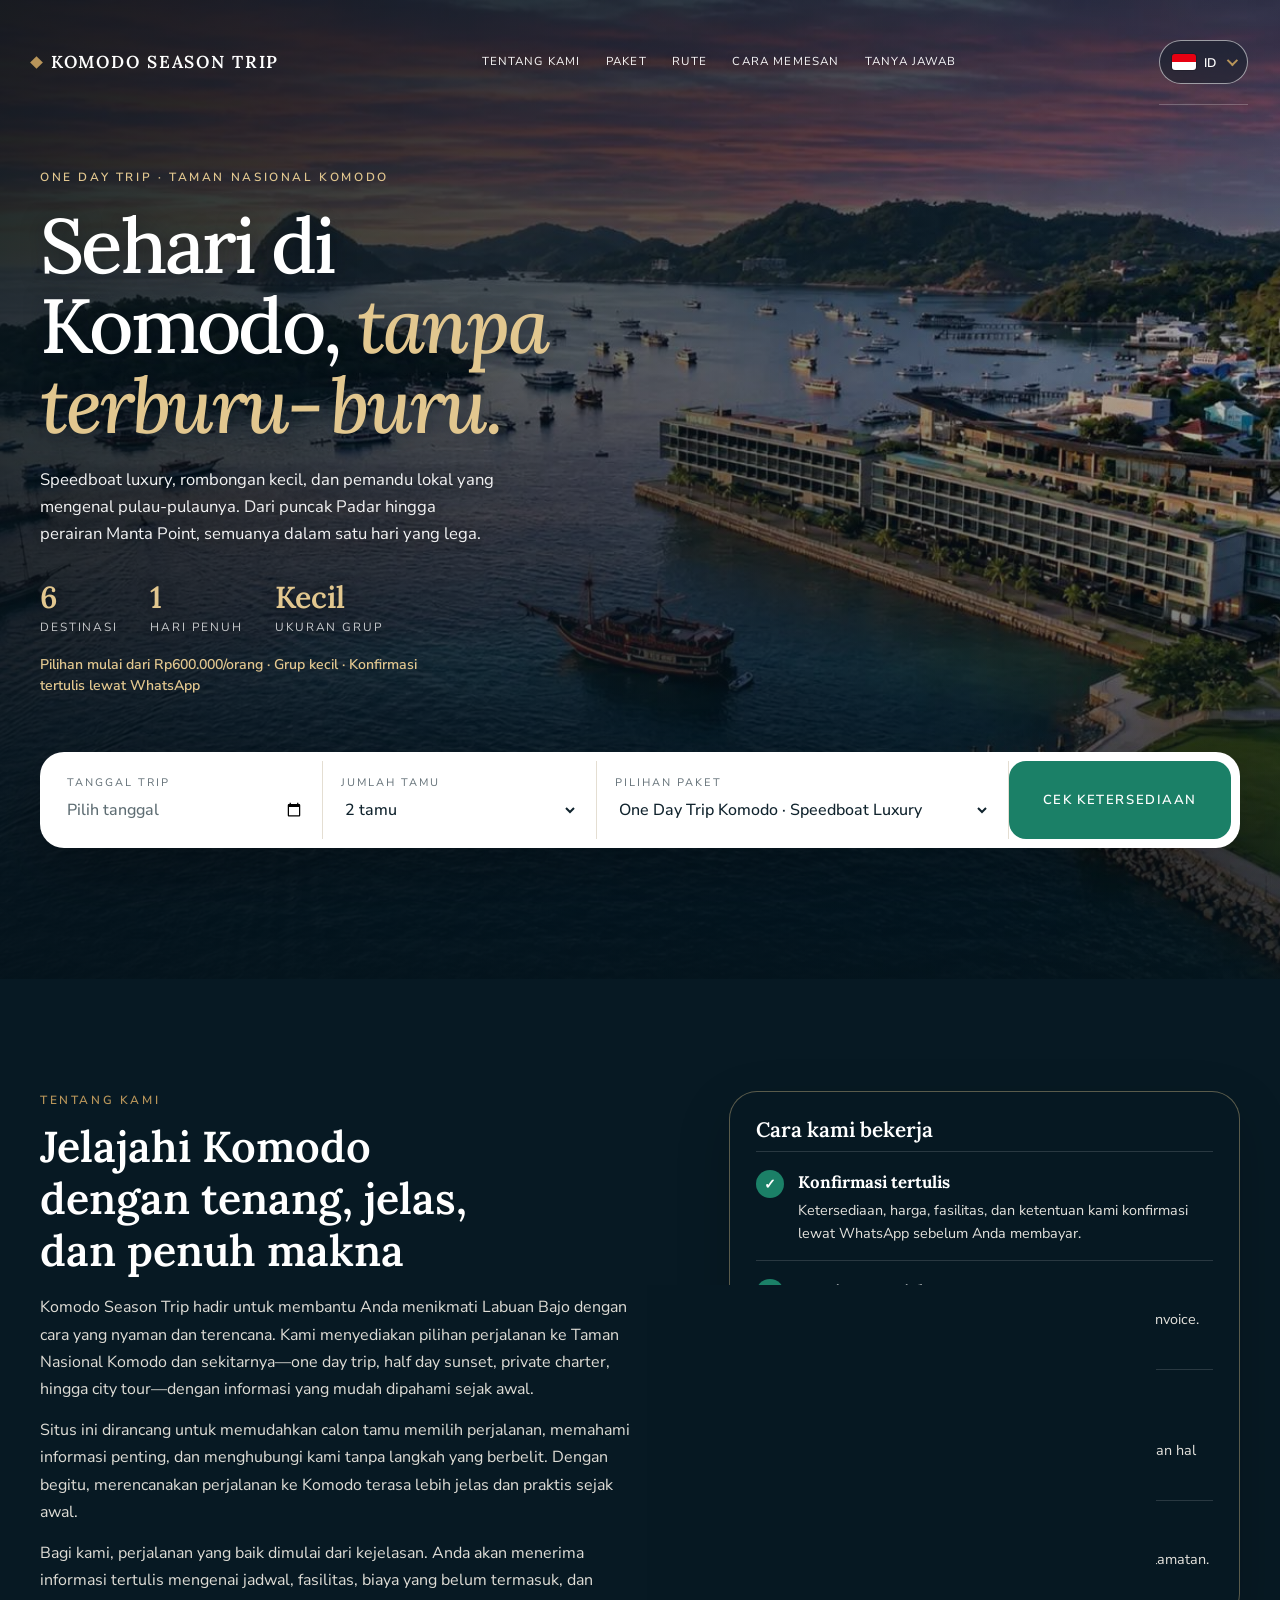
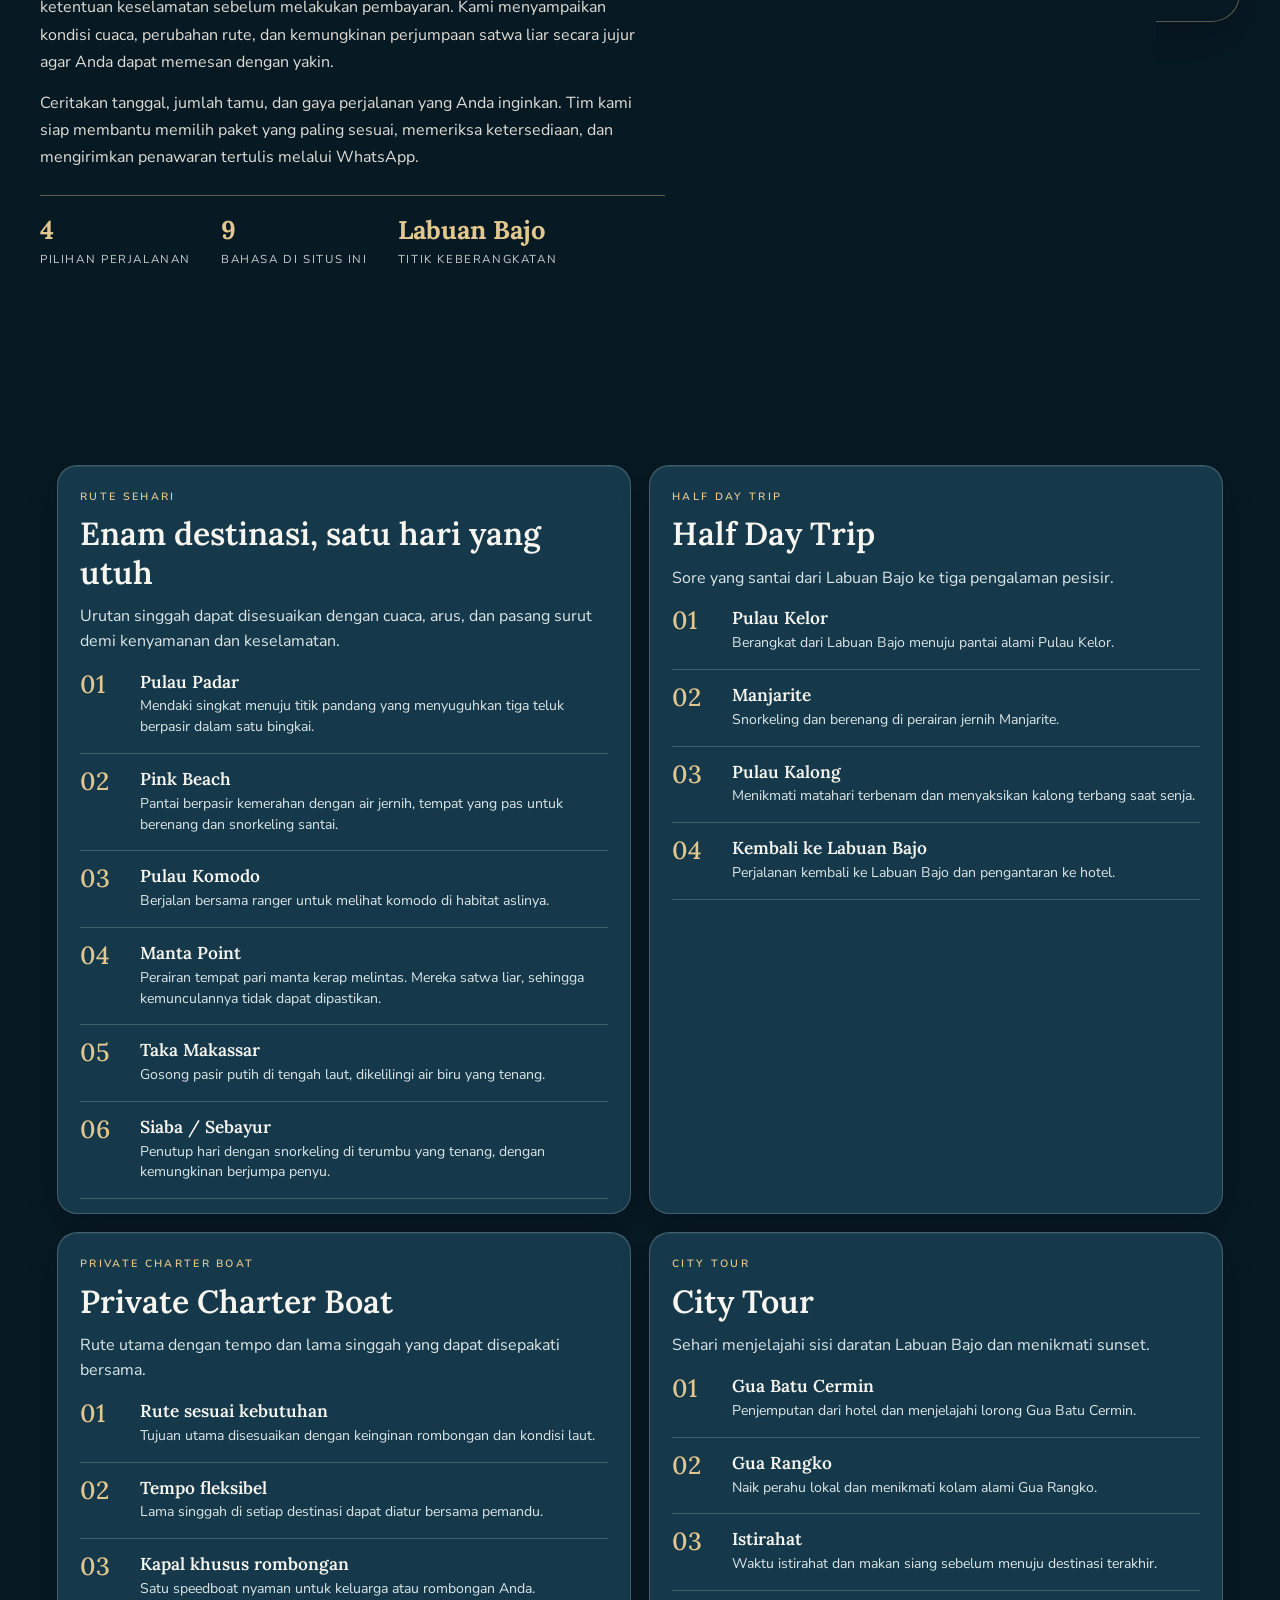
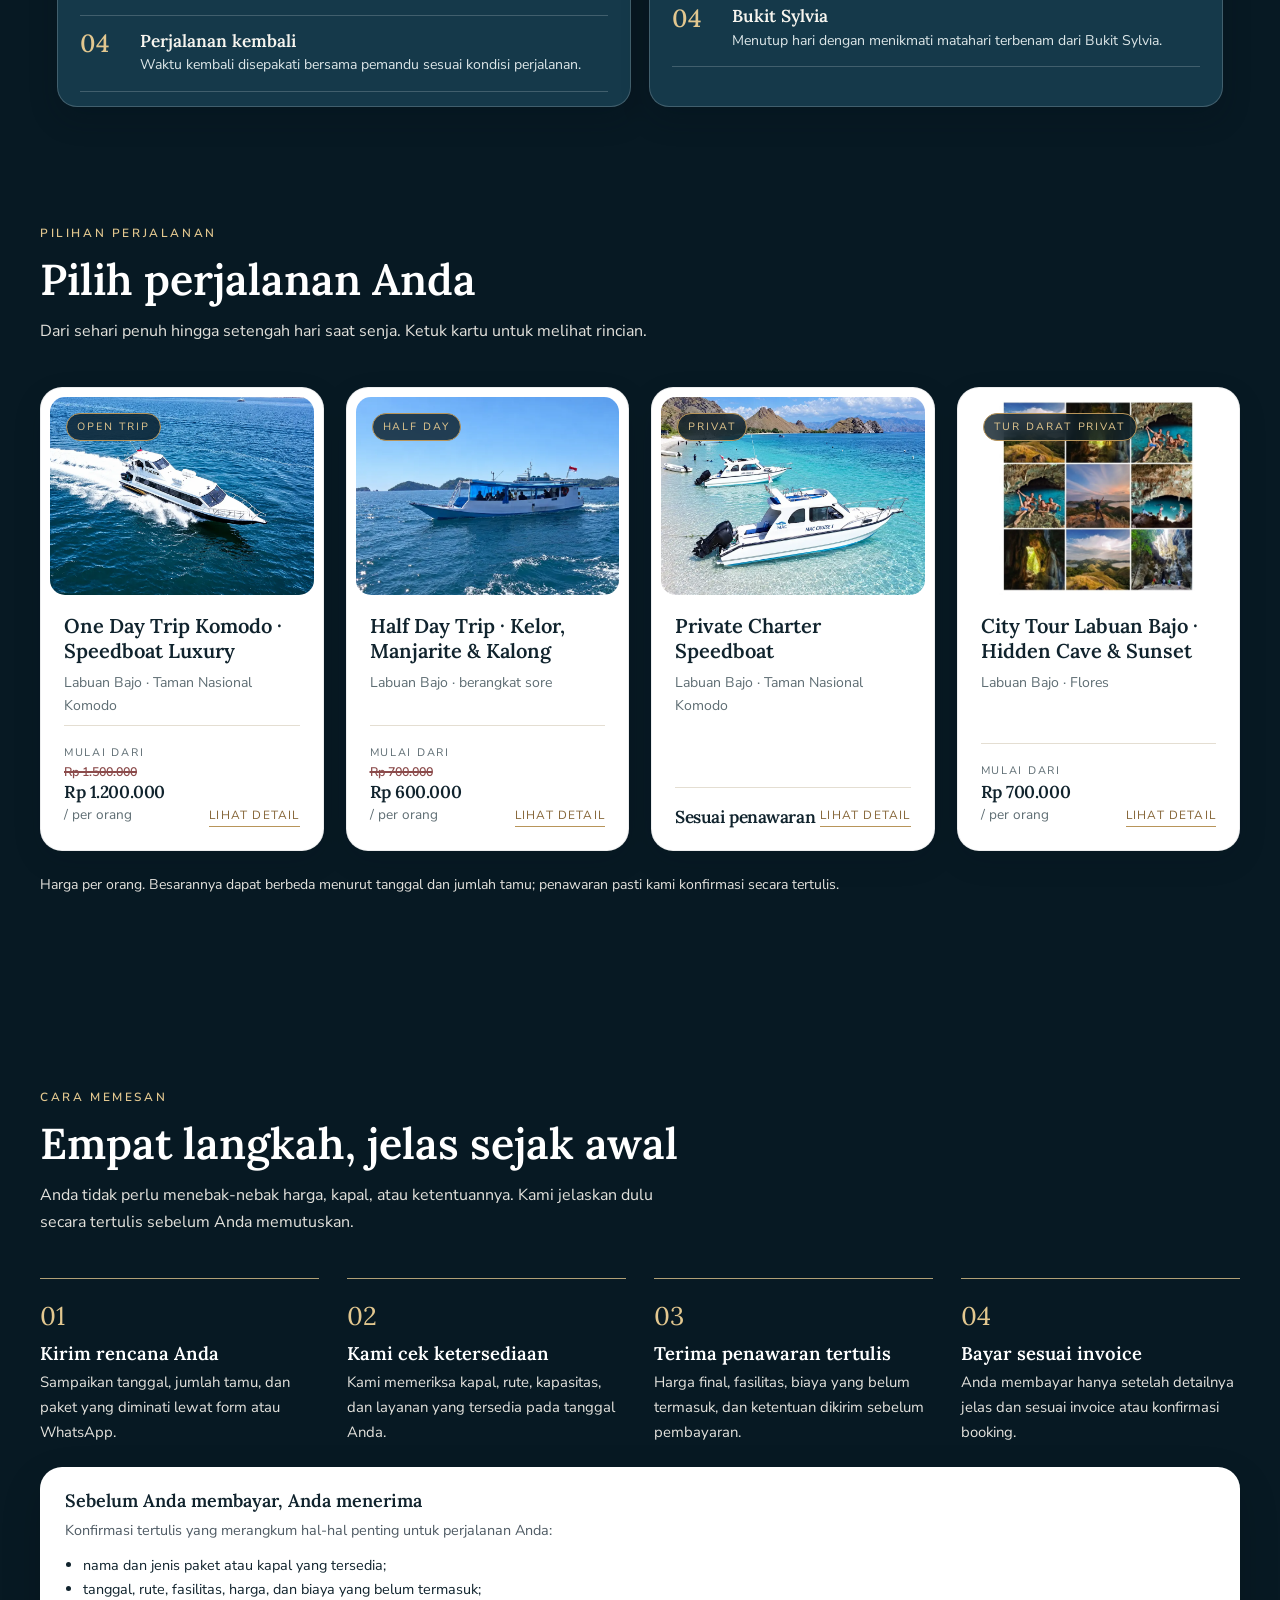
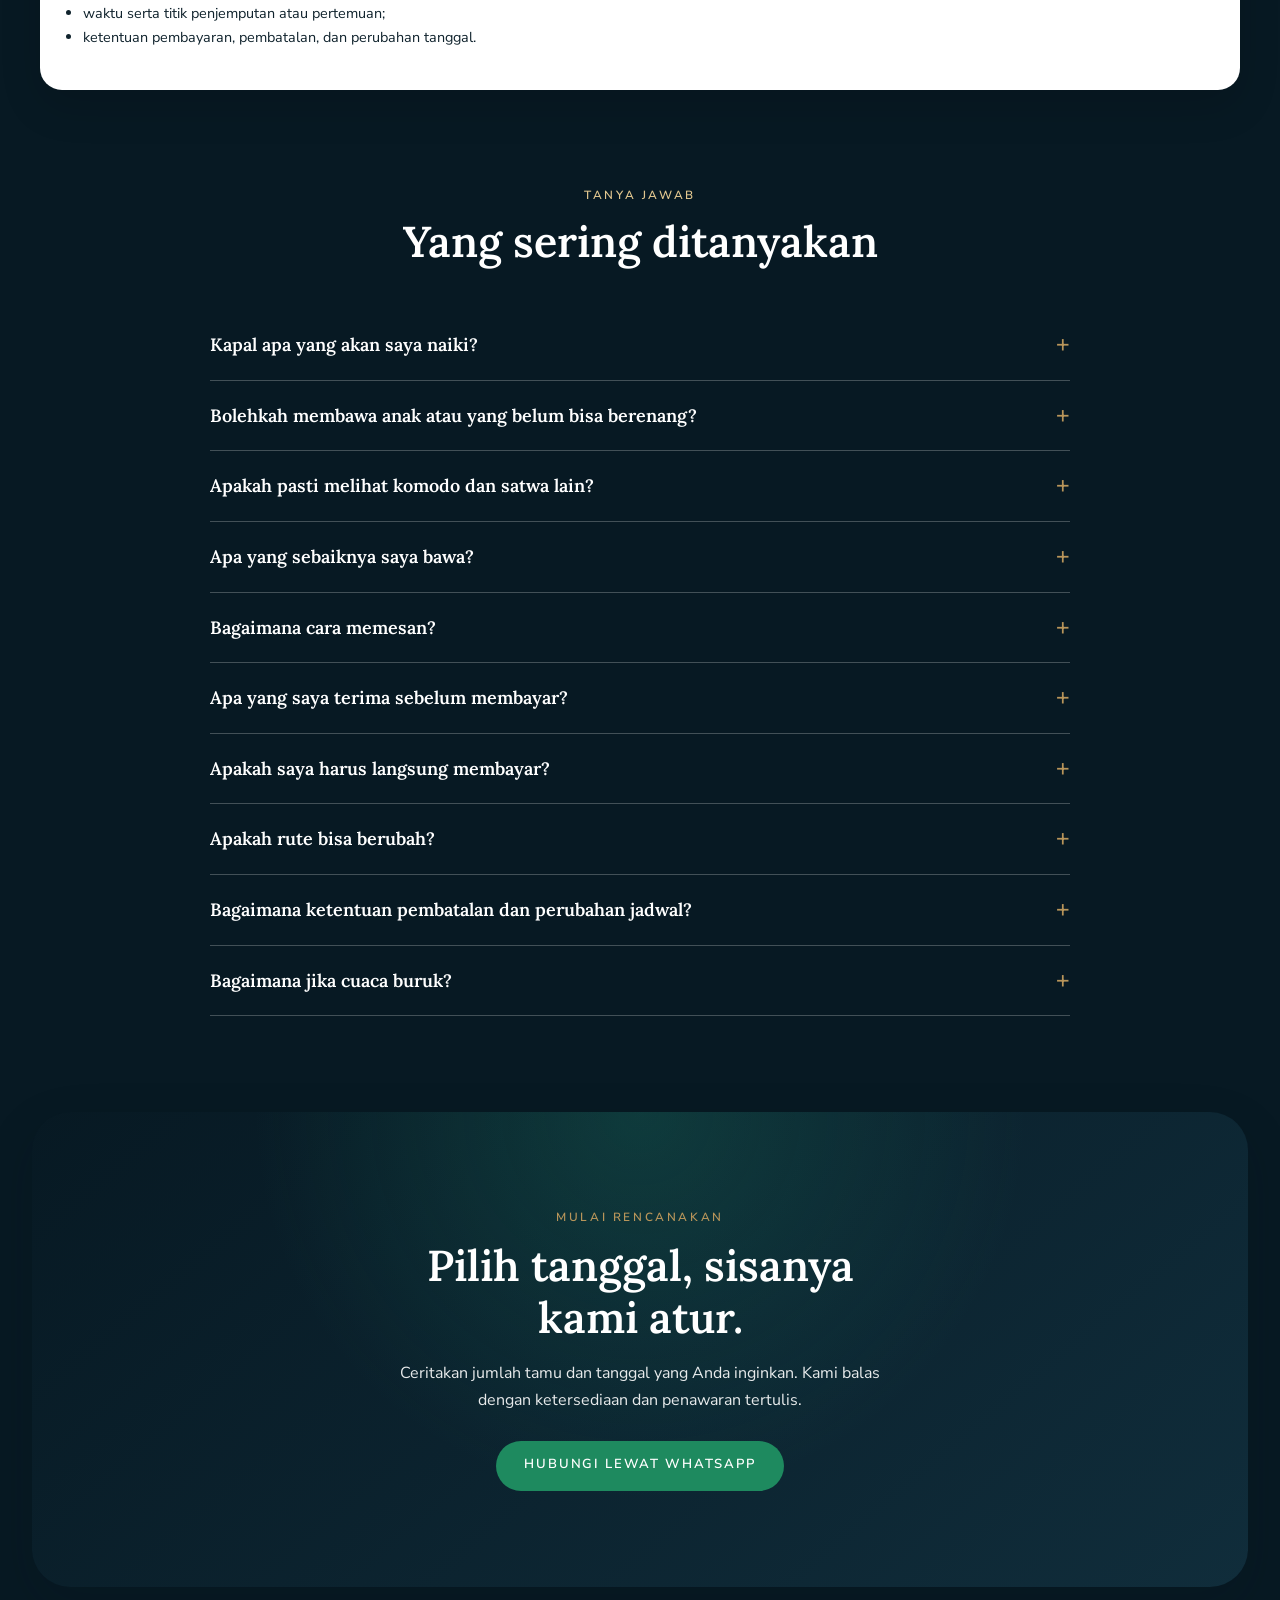
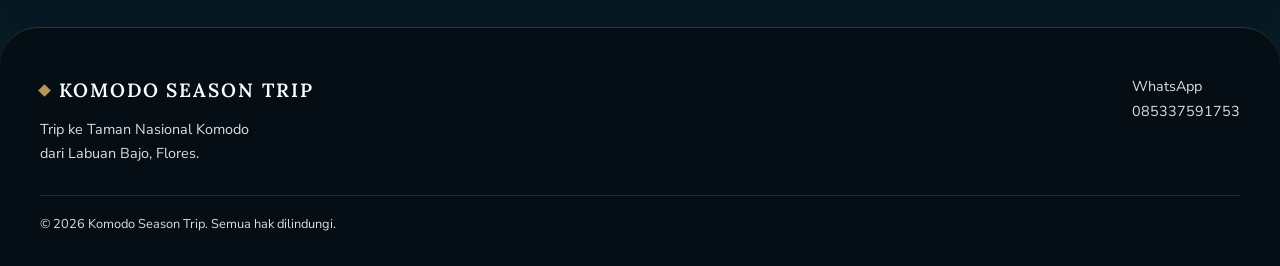
==== commit 5f9ef632: "Add files via upload" ====
--- a/index.html
+++ b/index.html
@@ -26,7 +26,7 @@
 <link rel="preconnect" href="https://fonts.googleapis.com">
 <link rel="preconnect" href="https://fonts.gstatic.com" crossorigin>
 <link href="https://fonts.googleapis.com/css2?family=Lora:ital,wght@0,500;0,600;0,700;1,500&family=Nunito+Sans:wght@400;500;600;700&display=swap" rel="stylesheet">
-<script type="application/ld+json">{"@context":"https://schema.org","@graph":[{"@type":"TravelAgency","name":"Komodo Season Trip","telephone":"+6285337591753","areaServed":"Labuan Bajo, Flores, Indonesia","description":"Tur Pulau Komodo dari Labuan Bajo: one day trip speedboat luxury, half day sunset Kalong, private charter, dan city tour Gua Rangko. Grup kecil, pesan lewat WhatsApp."},{"@type":"TouristTrip","name":"One Day Trip Komodo · Speedboat Luxury","description":"Open trip (sharing) satu hari penuh menjelajahi enam destinasi Taman Nasional Komodo dengan speedboat wisata dari Labuan Bajo: Pulau Padar, Pink Beach, Pulau Komodo, Manta Point, Taka Makassar, dan Siaba atau Sebayur. Penjemputan hotel di area Labuan Bajo, makan siang, dan pemandu lokal sudah termasuk.","provider":{"@type":"TravelAgency","name":"Komodo Season Trip"},"offers":{"@type":"Offer","priceCurrency":"IDR","price":"1200000"}},{"@type":"TouristTrip","name":"Half Day Trip · Kelor, Manjarite & Kalong","description":"Perjalanan setengah hari yang santai: berlayar dari Labuan Bajo sore hari, singgah di pantai alami Pulau Kelor, snorkeling di Manjarite, lalu menutup hari dengan matahari terbenam dan ribuan kelelawar terbang di Pulau Kalong. Penjemputan dan pengantaran hotel sudah termasuk.","provider":{"@type":"TravelAgency","name":"Komodo Season Trip"},"offers":{"@type":"Offer","priceCurrency":"IDR","price":"600000"}},{"@type":"TouristTrip","name":"Private Charter Speedboat","description":"Sewa satu speedboat penuh khusus untuk keluarga atau rombongan Anda. Rute mengikuti paket utama, sementara tempo dan lama singgah di tiap destinasi menyesuaikan keinginan Anda.","provider":{"@type":"TravelAgency","name":"Komodo Season Trip"}},{"@type":"TouristTrip","name":"City Tour Labuan Bajo · Hidden Cave & Sunset","description":"Satu hari privat menjelajahi sisi daratan Labuan Bajo: menyusuri Gua Batu Cermin, berenang di kolam jernih Gua Rangko, lalu menutup hari dengan matahari terbenam di Bukit Sylvia. Tiga pengalaman dalam satu perjalanan untuk 2–6 tamu.","provider":{"@type":"TravelAgency","name":"Komodo Season Trip"},"offers":{"@type":"Offer","priceCurrency":"IDR","price":"700000"}}]}</script>
+<script type="application/ld+json">{"@context": "https://schema.org", "@graph": [{"@type": "TravelAgency", "name": "Komodo Season Trip", "telephone": "+6285337591753", "areaServed": "Labuan Bajo, Flores, Indonesia", "description": "Tur Pulau Komodo dari Labuan Bajo: one day trip speedboat luxury, half day sunset Kalong, private charter, dan city tour Gua Rangko. Grup kecil, pesan lewat WhatsApp."}, {"@type": "TouristTrip", "name": "One Day Trip Komodo · Speedboat Luxury", "description": "Open trip (sharing) satu hari penuh menjelajahi enam destinasi Taman Nasional Komodo dengan speedboat wisata dari Labuan Bajo: Pulau Padar, Pink Beach, Pulau Komodo, Manta Point, Taka Makassar, dan Siaba atau Sebayur. Penjemputan hotel di area Labuan Bajo, makan siang, dan pemandu lokal sudah termasuk.", "provider": {"@type": "TravelAgency", "name": "Komodo Season Trip"}, "offers": {"@type": "Offer", "priceCurrency": "IDR", "price": "1500000", "availability": "https://schema.org/InStock"}}, {"@type": "TouristTrip", "name": "Half Day Trip · Kelor, Manjarite & Kalong", "description": "Perjalanan setengah hari yang santai: berlayar dari Labuan Bajo sore hari, singgah di pantai alami Pulau Kelor, snorkeling di Manjarite, lalu menutup hari dengan matahari terbenam dan ribuan kelelawar terbang di Pulau Kalong. Penjemputan dan pengantaran hotel sudah termasuk.", "provider": {"@type": "TravelAgency", "name": "Komodo Season Trip"}, "offers": {"@type": "Offer", "priceCurrency": "IDR", "price": "700000", "availability": "https://schema.org/InStock"}}, {"@type": "TouristTrip", "name": "Private Charter Speedboat", "description": "Sewa satu speedboat penuh khusus untuk keluarga atau rombongan Anda. Rute mengikuti paket utama, sementara tempo dan lama singgah di tiap destinasi menyesuaikan keinginan Anda.", "provider": {"@type": "TravelAgency", "name": "Komodo Season Trip"}}, {"@type": "TouristTrip", "name": "City Tour Labuan Bajo · Hidden Cave & Sunset", "description": "Satu hari privat menjelajahi sisi daratan Labuan Bajo: menyusuri Gua Batu Cermin, berenang di kolam jernih Gua Rangko, lalu menutup hari dengan matahari terbenam di Bukit Sylvia. Tiga pengalaman dalam satu perjalanan untuk 2–6 tamu.", "provider": {"@type": "TravelAgency", "name": "Komodo Season Trip"}, "offers": {"@type": "Offer", "priceCurrency": "IDR", "price": "700000", "availability": "https://schema.org/InStock"}}]}</script>
 <style>
 :root{--navy:#08151f;--navy2:#0f2a3c;--gold:#b8955a;--gold2:#dcc08c;--ivory:#f6f3ed;--stone:#ebe5d9;--ink:#101c27;--muted:#67727c;--line:#e0d9ca;
 --serif:"Lora",Georgia,"Times New Roman",serif;--sans:"Nunito Sans","Segoe UI",Arial,sans-serif}
@@ -554,7 +554,7 @@
     <div class="ab-text">
       <div class="eyebrow">Tentang kami</div>
       <h2>Jelajahi Komodo dengan tenang, jelas, dan penuh makna</h2><p>Komodo Season Trip hadir untuk membantu Anda menikmati Labuan Bajo dengan cara yang nyaman dan terencana. Kami menyediakan pilihan perjalanan ke Taman Nasional Komodo dan sekitarnya—one day trip, half day sunset, private charter, hingga city tour—dengan informasi yang mudah dipahami sejak awal.</p><p>Situs ini dirancang untuk memudahkan calon tamu memilih perjalanan, memahami informasi penting, dan menghubungi kami tanpa langkah yang berbelit. Dengan begitu, merencanakan perjalanan ke Komodo terasa lebih jelas dan praktis sejak awal.</p><p>Bagi kami, perjalanan yang baik dimulai dari kejelasan. Anda akan menerima informasi tertulis mengenai jadwal, fasilitas, biaya yang belum termasuk, dan ketentuan keselamatan sebelum melakukan pembayaran. Kami menyampaikan kondisi cuaca, perubahan rute, dan kemungkinan perjumpaan satwa liar secara jujur agar Anda dapat memesan dengan yakin.</p><p>Ceritakan tanggal, jumlah tamu, dan gaya perjalanan yang Anda inginkan. Tim kami siap membantu memilih paket yang paling sesuai, memeriksa ketersediaan, dan mengirimkan penawaran tertulis melalui WhatsApp.</p>
-      <div class="ab-facts"><div><b>4</b><span>Pilihan perjalanan</span></div><div><b>11</b><span>Bahasa di situs ini</span></div><div><b>Labuan Bajo</b><span>Titik keberangkatan</span></div></div>
+      <div class="ab-facts"><div><b>4</b><span>Pilihan perjalanan</span></div><div><b>9</b><span>Bahasa di situs ini</span></div><div><b>Labuan Bajo</b><span>Titik keberangkatan</span></div></div>
       
     </div>
     <aside class="ab-card" aria-label="Cara kami bekerja">
@@ -673,8 +673,8 @@
     <div class="o-act"><button type="button" class="btn ghost" id="o-cancel">Batal</button><button class="btn" id="o-send">Kirim pesanan</button></div>
   </form>
   <div class="o-done hide" id="o-done">
-    <h2>Permintaan siap dikirim</h2>
-    <p>Periksa ringkasan, lalu tekan tombol WhatsApp di bawah untuk mengirim permintaan kepada tim kami. Trip belum terkonfirmasi sampai tim kami membalas.</p>
+    <h2>Pesanan terkirim</h2>
+    <p>Terima kasih. Kami akan menghubungi Anda lewat WhatsApp untuk mengonfirmasi ketersediaan dan pembayaran.</p>
     <div class="o-act"><a class="btn" id="o-wa" href="https://wa.me/6285337591753" target="_blank" rel="noopener">Konfirmasi lewat WhatsApp</a><button type="button" class="btn ghost" id="o-close">Tutup</button></div>
   </div>
 </dialog>
@@ -801,6 +801,7 @@
 var od=$('od'),ofm=$('ofm');
 function startOrder(i,o){
   o=o||{};current=loc(BOATS[i]);current.n0=BOATS[i].n;curIdx=i;
+  if(!ORDER_URL){window.open(waLink(msg(T.wa_interest.replace('%n',current.n),o.date?T.wa_date.replace('%s',fmt(o.date)):'',o.guests?T.wa_guests.replace('%s',o.guests):'',T.wa_ask)),'_blank');return}
   ofm.reset();
   $('o-boat').textContent=current.n;
   $('o-date').min=todayStr();$('o-date').value=o.date||'';
@@ -816,24 +817,9 @@
   if(!phone){err.textContent=T.err_phone;err.classList.remove('hide');return}
   var data={boat:current.n0||current.n,month:$('o-date').value,guests:$('o-guests').value,name:$('o-name').value.trim(),phone:phone,note:$('o-note').value.trim(),hp:$('o-hp').value};
   var btn=$('o-send');btn.disabled=true;btn.textContent=T.sending;err.classList.add('hide');
-  var bookingMessage=msg(
-    T.wa_interest.replace('%n',current.n),
-    'Name: '+data.name,
-    'WhatsApp: '+data.phone,
-    T.wa_date.replace('%s',fmt(data.month)),
-    T.wa_guests.replace('%s',data.guests),
-    data.note ? 'Note: '+data.note : '',
-    T.wa_ask
-  );
-  if(!ORDER_URL){
-    $('o-wa').href=waLink(bookingMessage);
-    ofm.classList.add('hide');$('o-done').classList.remove('hide');
-    btn.disabled=false;btn.textContent=T.o_send;
-    return;
-  }
   fetch(ORDER_URL,{method:'POST',mode:'no-cors',headers:{'Content-Type':'text/plain;charset=utf-8'},body:JSON.stringify(data)})
   .then(function(){
-    $('o-wa').href=waLink(bookingMessage);
+    $('o-wa').href=waLink(msg(T.wa_order.replace('%p',data.name).replace('%n',current.n),T.wa_date.replace('%s',fmt(data.month)),T.wa_guests.replace('%s',data.guests),T.wa_confirm));
     ofm.classList.add('hide');$('o-done').classList.remove('hide');
   })
   .catch(function(){err.textContent=T.err_send;err.classList.remove('hide')})
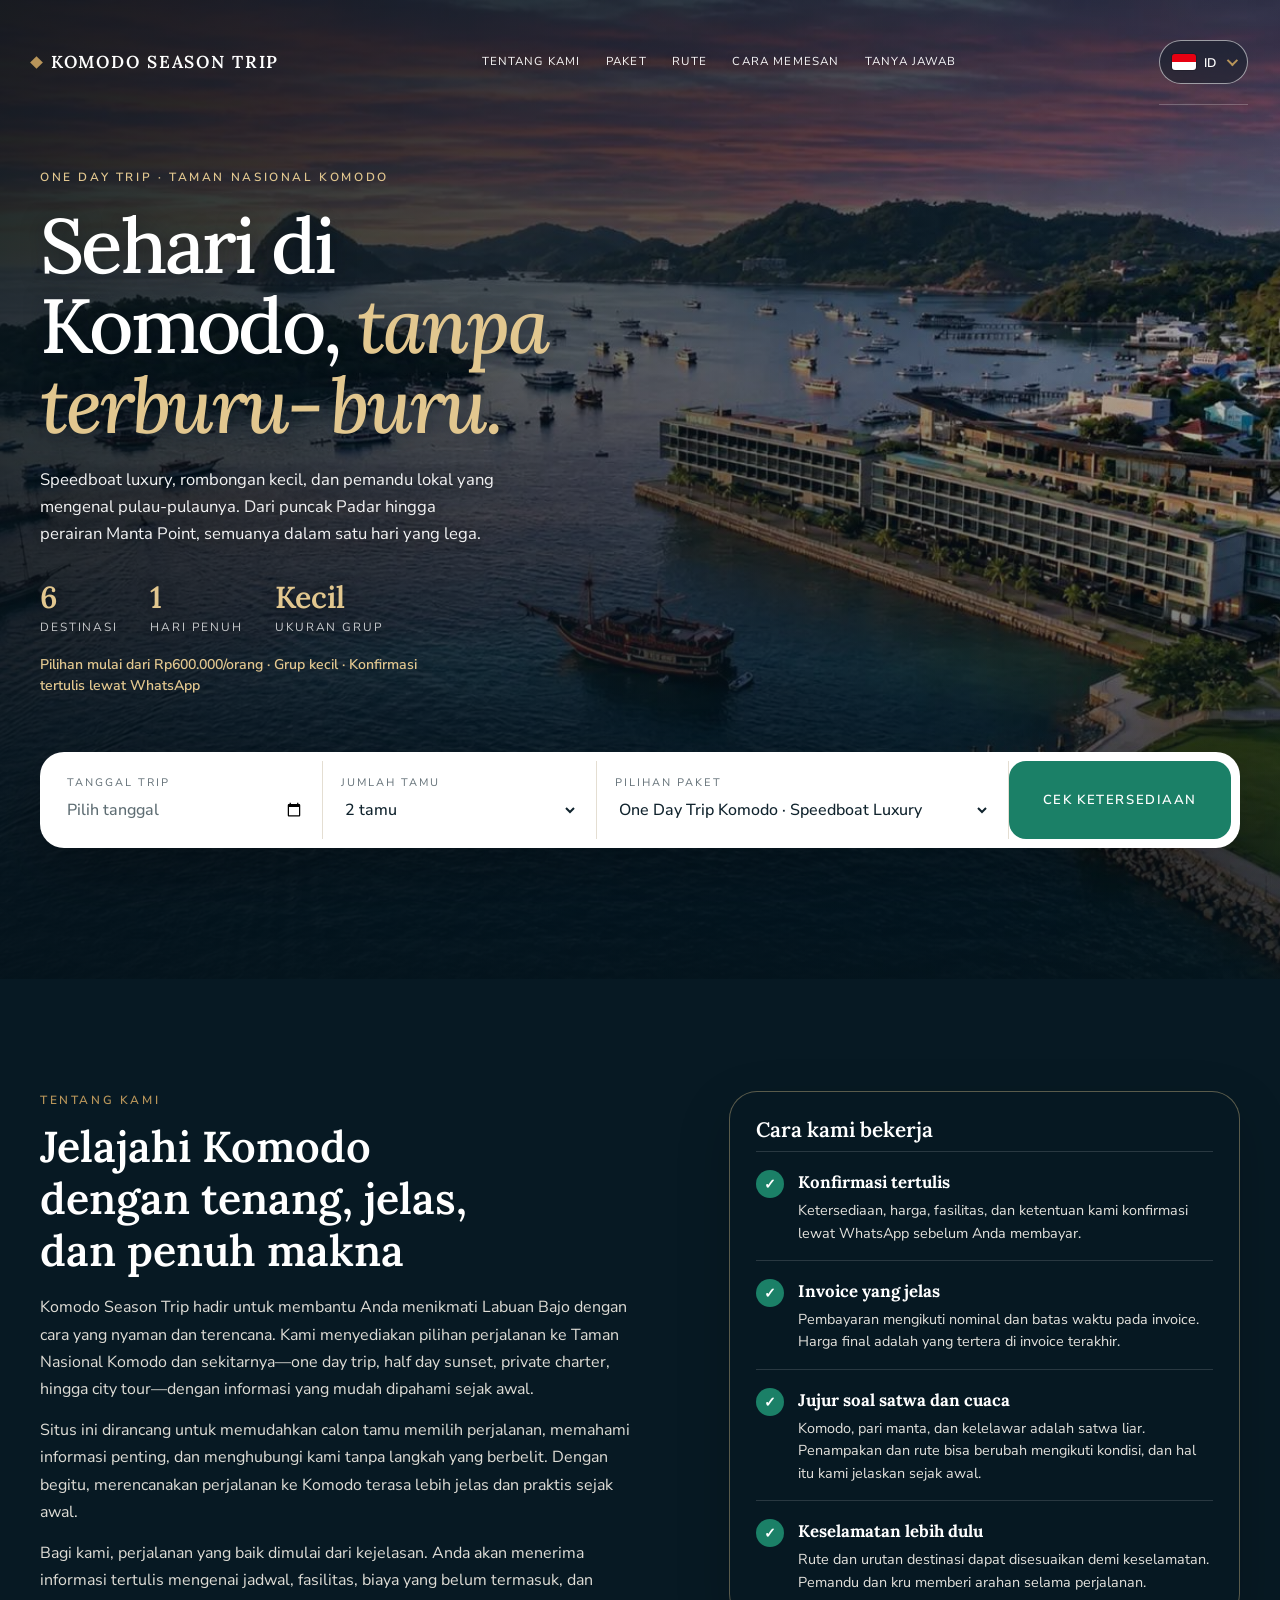
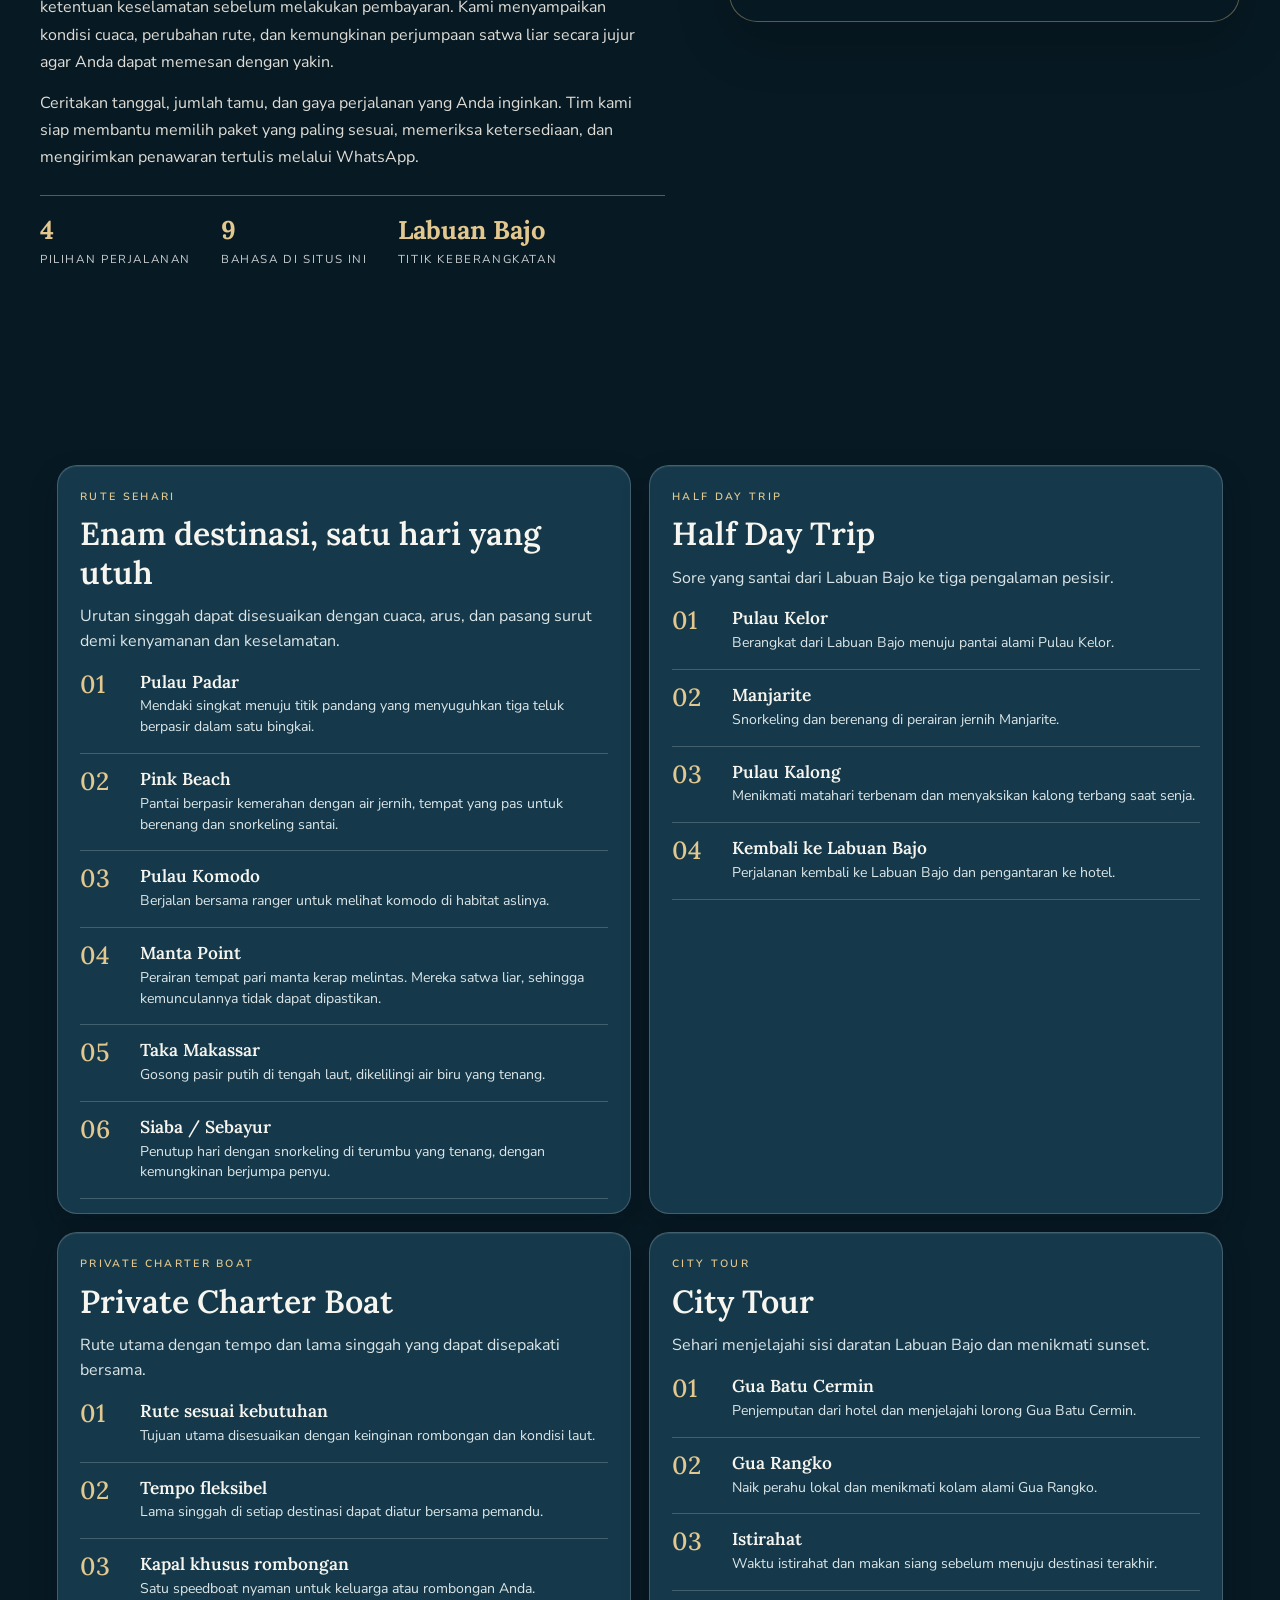
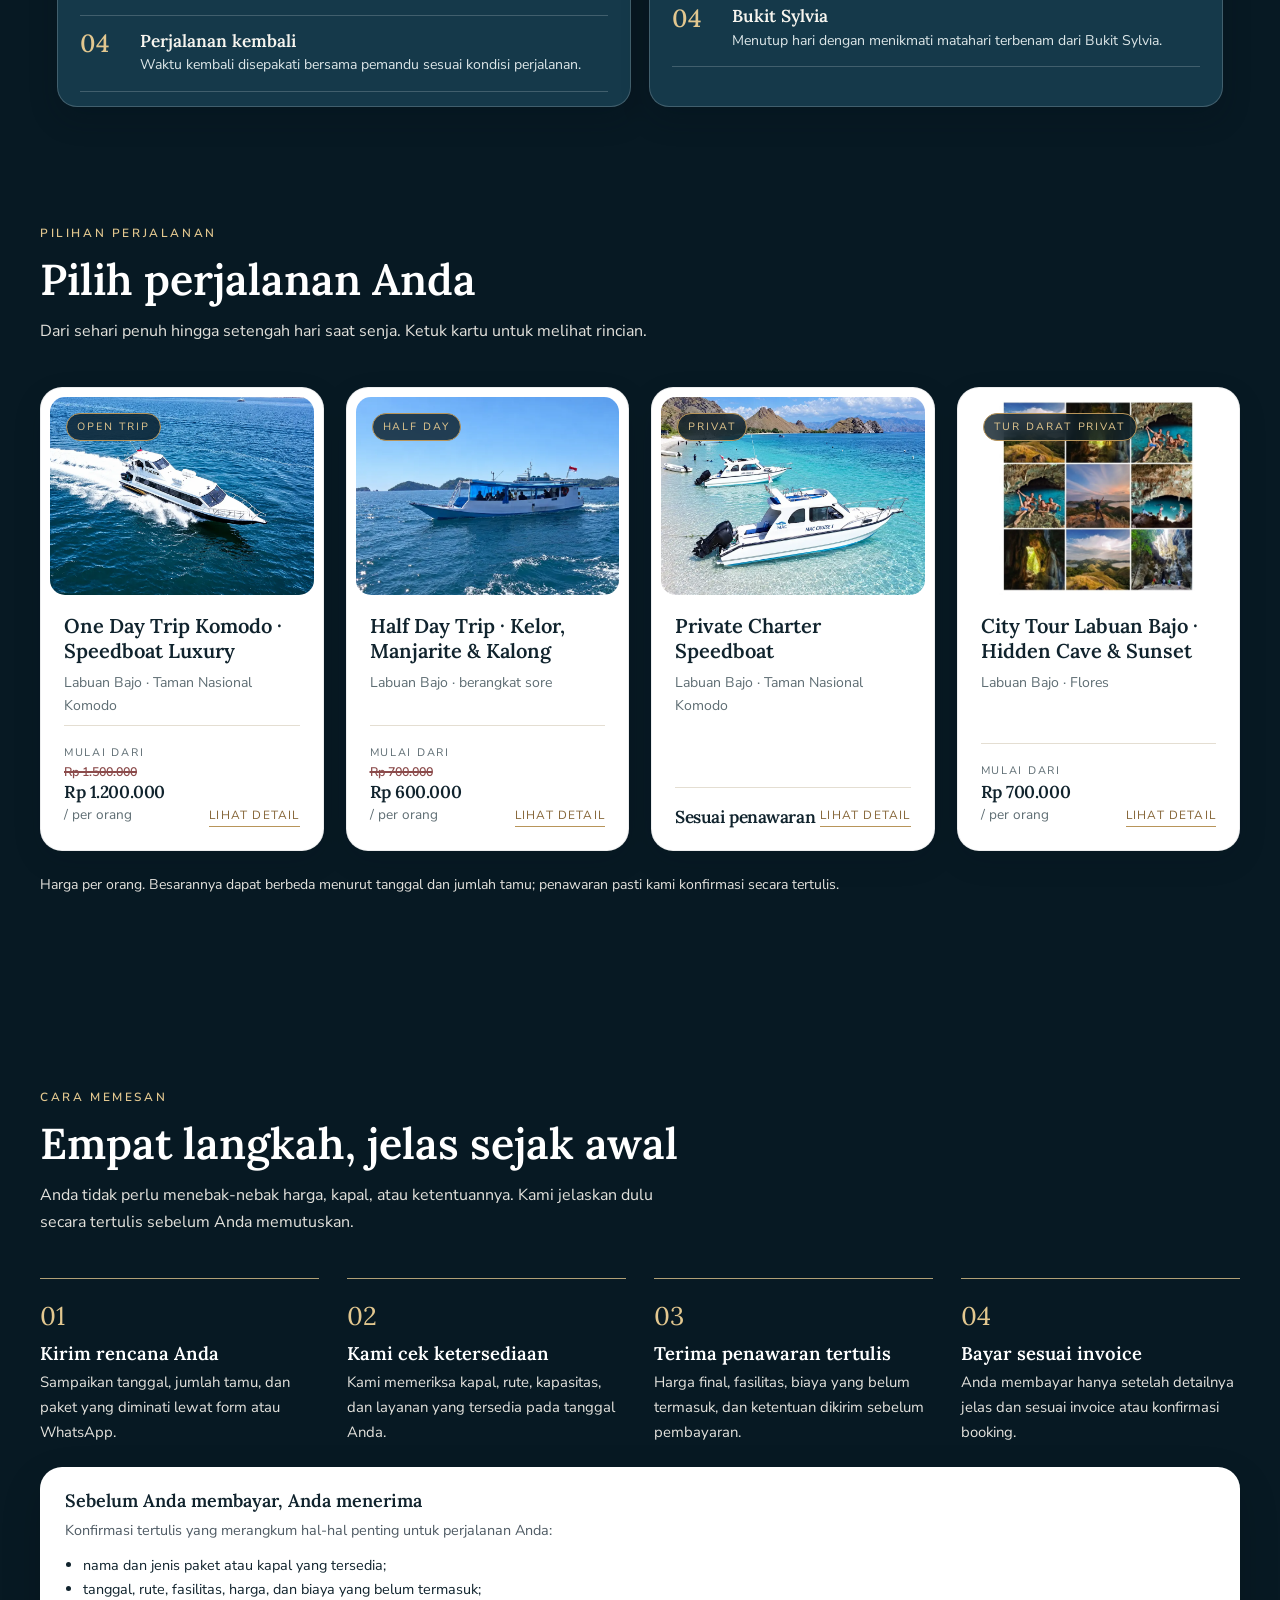
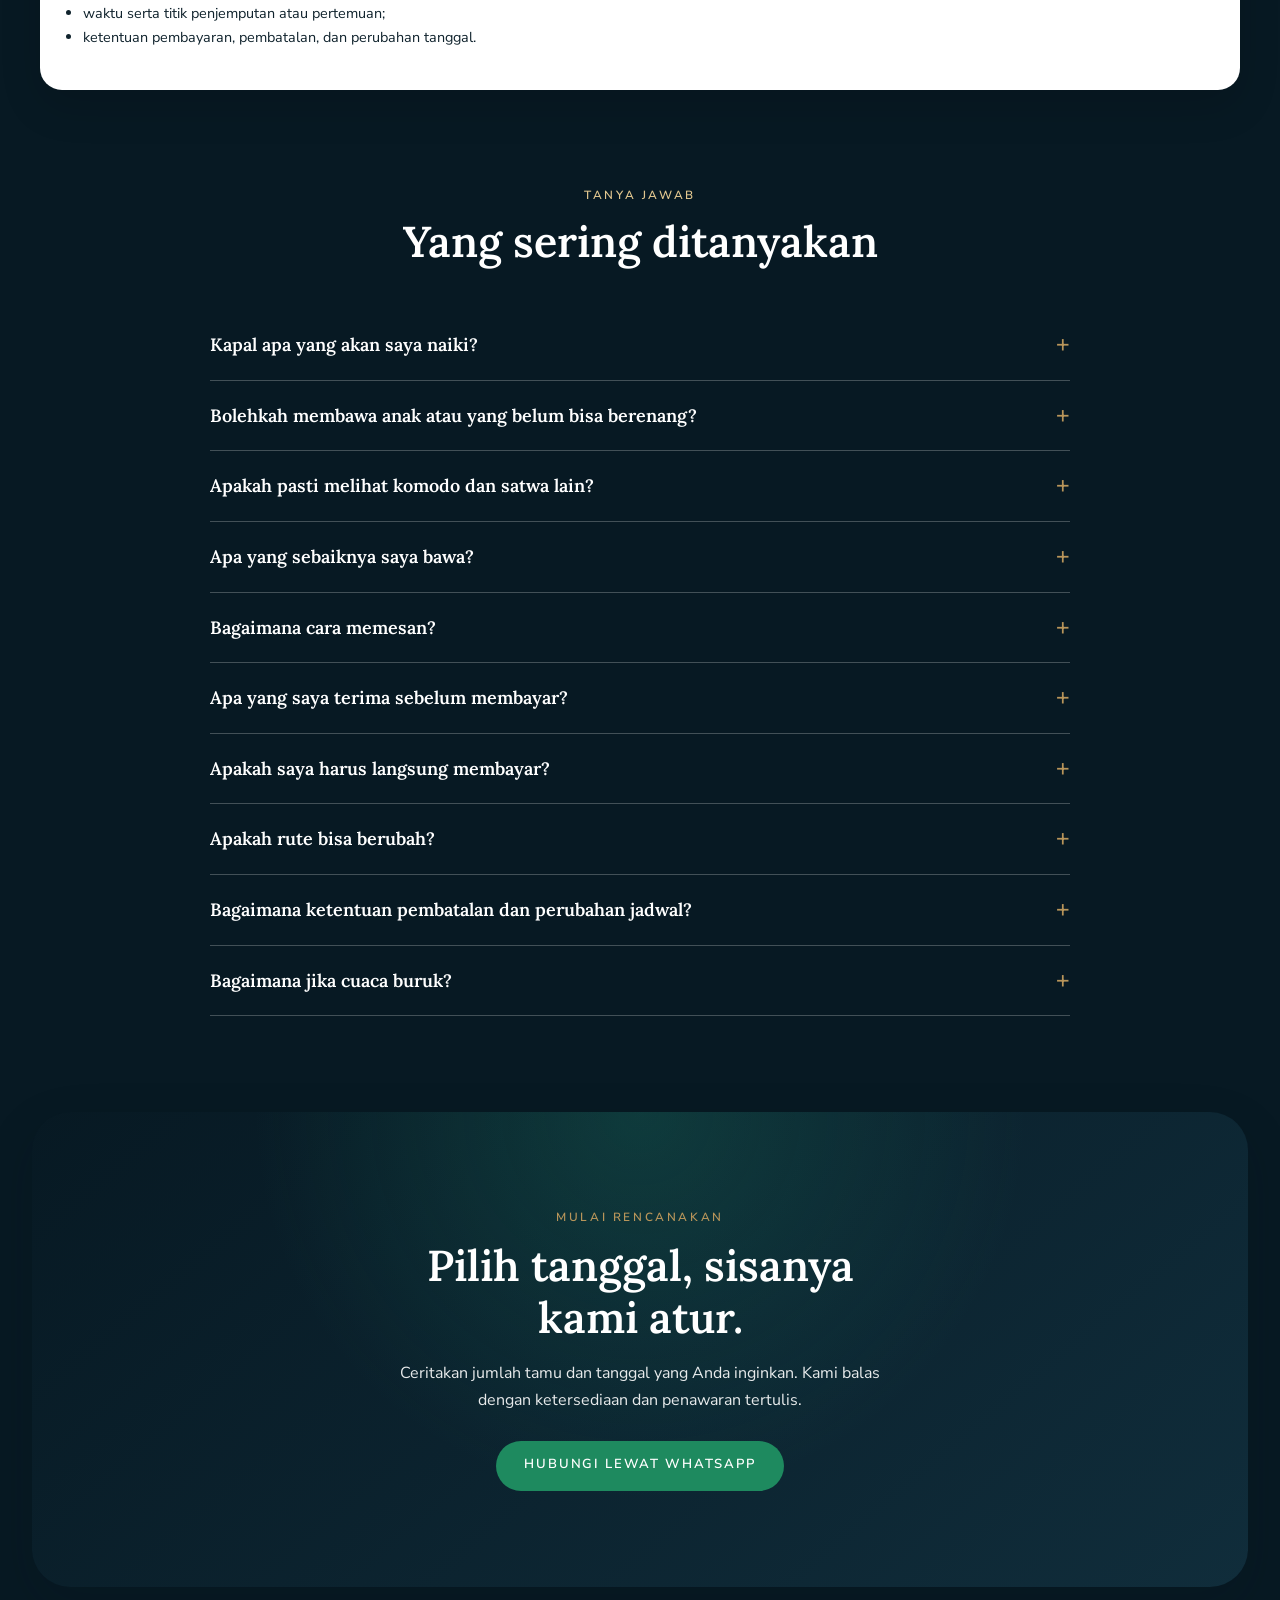
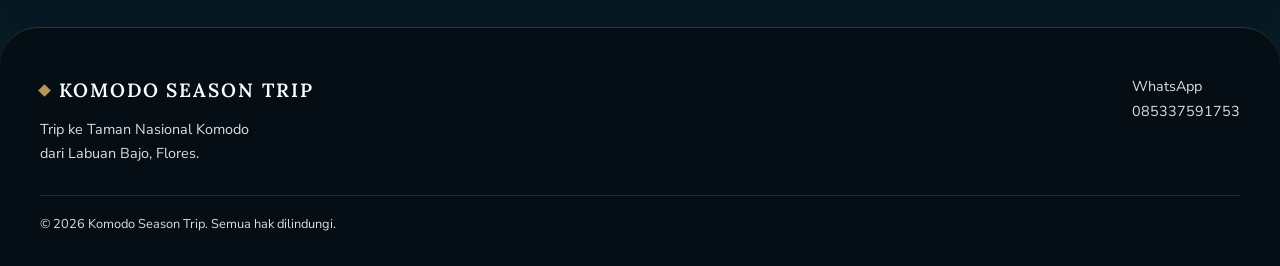
==== commit 2cfbf3e8: "Add files via upload" ====
--- a/index.html
+++ b/index.html
@@ -684,7 +684,7 @@
 var LANG='id',T={"view": "Lihat detail", "from": "mulai dari", "sum": "Ringkasan", "tiers": "Harga per orang", "fac": "Fasilitas", "route2": "Rute perjalanan", "inc_note": "Termasuk dan catatan", "close_panel": "Tutup panel", "prev": "Foto sebelumnya", "next": "Foto berikutnya", "swipe": "Geser untuk melihat foto", "err_phone": "Nomor WhatsApp tidak valid. Contoh: 085337591753 atau +65 8123 4567", "sending": "Mengirim…", "err_send": "Pesanan belum terkirim. Periksa koneksi, atau pesan lewat WhatsApp.", "guest_n": "%n tamu", "guest_more": "Lebih dari 10", "wa_interest": "Halo Komodo Season Trip, saya tertarik dengan %n.", "wa_date": "Tanggal: %s.", "wa_guests": "Jumlah tamu: %s.", "wa_ask": "Mohon info ketersediaan dan harga.", "wa_order": "Halo Komodo Season Trip, saya %p baru saja memesan %n.", "wa_confirm": "Mohon konfirmasinya.", "o_send": "Kirim pesanan", "locale": "id-ID"},curIdx=0;
 function applySalePrice(b){var ref=String(b.oldp||'')+' '+String(b.p||''),name=String(b.n||'').toLowerCase();if(/city[\s-]*tour|lawatan bandar|tur darat|tour della città|city tour|городской тур|城市游/.test(name)){delete b.oldp;b.p='Rp 700.000'}else if(/1[., ]500[., ]000/.test(ref)||/one[\s-]*day|full[\s-]*day|satu hari|ganzer tag|intera giornata|un día completo|um dia inteiro|полный день|一日/.test(name)&&!/half[\s-]*day|半日/.test(name)){b.oldp='Rp 1.500.000';b.p='Rp 1.200.000'}else if(/700[., ]000/.test(ref)||/half[\s-]*day|setengah hari|separuh hari|halbtag|mezza giornata|medio día|meio dia|тур на полдня|半日/.test(name)){b.oldp='Rp 700.000';b.p='Rp 600.000'}return b}function loc(b){var t=LANG!=='id'&&b.tr&&b.tr[LANG];if(!t)return applySalePrice(b);var o={};for(var k in b)o[k]=b[k];['n','w','tag','pu','p','d','sp','f','it','y','x','pt','itn','warn','rt','info','faq','faqt'].forEach(function(k){if(t[k]!=null)o[k]=t[k]});return applySalePrice(o)}
 function msg(){return Array.prototype.filter.call(arguments,Boolean).join(' ')}
-var BOATS=[{"n":"One Day Trip Komodo · Speedboat Luxury","w":"Labuan Bajo · Taman Nasional Komodo","tag":"Open trip","ik":"motor","p":"Rp 1.200.000","pu":"per orang","s":"","r":0,"d":"Open trip (sharing) satu hari penuh menjelajahi enam destinasi Taman Nasional Komodo dengan speedboat wisata dari Labuan Bajo: Pulau Padar, Pink Beach, Pulau Komodo, Manta Point, Taka Makassar, dan Siaba atau Sebayur. Penjemputan hotel di area Labuan Bajo, makan siang, dan pemandu lokal sudah termasuk.","sp":[["Durasi","Satu hari penuh"],["Jenis trip","Open trip atau sharing trip dengan peserta lain dalam satu speedboat"],["Minimum booking","1 orang"],["Kapal","Speedboat wisata. Nama dan jenis kapal dapat berbeda sesuai ketersediaan. Detail kapal dikonfirmasi sebelum keberangkatan."],["Kapasitas","Mengikuti jenis speedboat yang tersedia pada tanggal perjalanan"],["Destinasi","6 destinasi"],["Penjemputan","Hotel atau titik temu di area Labuan Bajo, sekitar 06.00–06.30 WITA"]],"f":[],"it":[["06.00–06.30 WITA","Penjemputan peserta dari hotel atau titik temu di area Labuan Bajo."],["06.30–07.00 WITA","Perjalanan menuju pelabuhan, check-in, dan persiapan naik speedboat."],["07.00 WITA","Speedboat berangkat dari Labuan Bajo."],["Sekitar 08.30–09.00 WITA","Tiba di Pulau Padar. Trekking ringan menuju area pemandangan dan berfoto."],["Sekitar 10.00–10.30 WITA","Mengunjungi Pink Beach untuk berenang, snorkeling, atau bersantai sesuai kondisi."],["Sekitar 12.00 WITA","Mengunjungi Pulau Komodo dan mengikuti jalur trekking yang ditentukan bersama ranger."],["Sekitar 13.00 WITA","Makan siang atau waktu istirahat sesuai fasilitas paket."],["Sekitar 14.00 WITA","Mengunjungi Manta Point untuk snorkeling apabila kondisi laut memungkinkan."],["Sekitar 15.00 WITA","Mengunjungi Taka Makassar apabila kondisi pasang surut dan cuaca memungkinkan."],["Sekitar 15.30–16.00 WITA","Mengunjungi Siaba atau Sebayur untuk snorkeling atau menikmati perairan sekitar sesuai kondisi."],["Sekitar 16.30–17.30 WITA","Perjalanan kembali menuju Labuan Bajo."],["Sekitar 17.00–18.00 WITA","Tiba di Labuan Bajo dan perjalanan selesai."]],"y":[],"x":[],"img":"","on":true,"ic":"Speedboat PUKAYA melaju","gal":[["pukaya-01.webp","Tampak luar speedboat"],["pukaya-02.webp","Kabin dengan kursi nyaman"],["pukaya-03.webp","Kursi kabin dan pendingin ruangan"],["pukaya-04.webp","Lorong kabin penumpang"],["pukaya-05.webp","Kabin penumpang, tampak lebar"],["pukaya-06.webp","Toilet di dalam kapal"],["pukaya-07.webp","Ruang kemudi"],["pukaya-08.webp","Dek depan dengan tempat duduk"],["pukaya-09.webp","Dek belakang"]],"rt":"Jadwal perkiraan","itn":"Jadwal di atas merupakan perkiraan. Waktu tiba, durasi di setiap destinasi, dan urutan rute dapat berubah mengikuti cuaca, gelombang, arus, pasang surut, kepadatan lokasi, arahan ranger, jadwal pelabuhan, dan pertimbangan keselamatan. Tidak ada jaminan bahwa semua destinasi dapat dikunjungi apabila kondisi tidak memungkinkan.","warn":"Penting: tiket masuk Taman Nasional Komodo dan biaya resmi lain belum termasuk dalam harga paket, kecuali dinyatakan berbeda pada invoice atau konfirmasi booking. Rincian biaya diinformasikan sebelum pembayaran.","info":[{"t":"Fasilitas yang termasuk","open":true,"k":"yes","b":[["ul",["Speedboat wisata pulang-pergi dari Labuan Bajo.","Pemandu lokal.","Alat snorkeling dasar.","Jaket pelampung.","Air mineral.","Makan siang.","Penjemputan dan pengantaran hotel di area Labuan Bajo.","Ranger atau pemandu lokal di area Pulau Komodo sesuai ketentuan taman nasional.","Dokumentasi perjalanan menggunakan kamera, GoPro, dan drone apabila kondisi cuaca, lokasi, izin, dan operasional memungkinkan."]],["note","Nama dan jenis speedboat dapat berbeda sesuai ketersediaan. Dokumentasi drone tidak dapat dijamin karena bergantung pada cuaca, angin, lokasi, izin, dan kondisi operasional."]]},{"t":"Tidak termasuk","open":true,"k":"no","b":[["ul",["Tiket pesawat.","Hotel atau akomodasi di Labuan Bajo.","Tiket masuk Taman Nasional Komodo.","Biaya konservasi, retribusi, atau biaya resmi lain dari pengelola destinasi.","Biaya pelabuhan atau biaya lokal lain apabila berlaku.","Konsumsi pribadi di luar makan siang, air mineral, dan fasilitas paket.","Pakaian renang.","Handuk.","Fins atau perlengkapan pribadi lainnya jika tidak disediakan.","Obat-obatan pribadi.","Obat anti-mabuk laut.","Asuransi perjalanan.","Pengeluaran pribadi.","Tip sukarela untuk pemandu dan kru kapal.","Destinasi di luar itinerary One Day Trip.","Biaya lain yang tidak tercantum dalam konfirmasi booking."]],["note","Tiket taman nasional, retribusi, dan biaya resmi lainnya dapat berubah mengikuti ketentuan pengelola destinasi. Rincian biaya akan diinformasikan sebelum pembayaran."]]},{"t":"Keselamatan dan kondisi perjalanan","b":[["p","Perjalanan ini melibatkan perjalanan speedboat, aktivitas snorkeling, naik-turun kapal, berjalan kaki, dan trekking ringan di beberapa lokasi."],["p","Semua aktivitas di laut bergantung pada cuaca, gelombang, arus, pasang surut, dan arahan kru. Rute serta urutan destinasi dapat berubah jika diperlukan demi keselamatan peserta."],["p","Peserta wajib mengikuti arahan pemandu, kru kapal, dan ranger selama perjalanan. Jaket pelampung wajib digunakan sesuai arahan kru dan kondisi aktivitas."],["p","Peserta wajib memberi tahu kami sebelum booking apabila memiliki kondisi kesehatan tertentu, sedang hamil, memiliki alergi, kebutuhan khusus, keterbatasan berenang, atau kesulitan berjalan dan melakukan trekking."],["p","Perjalanan ini tidak direkomendasikan bagi bayi dan balita, ibu hamil, pengguna kursi roda atau stroller, lansia dengan keterbatasan fisik berat, serta peserta dengan kondisi medis berisiko tinggi seperti penyakit jantung, epilepsi, atau kondisi lain yang dapat terpengaruh oleh perjalanan laut dan aktivitas fisik."]]},{"t":"Satwa liar","b":[["p","Komodo, pari manta, penyu, dan satwa lainnya hidup bebas di habitat alaminya. Pemandu dan ranger akan membantu memilih area yang sesuai berdasarkan kondisi dan aturan taman nasional, tetapi penampakan satwa liar tidak dapat dijamin."]]},{"t":"Cuaca dan perubahan itinerary","b":[["p","Jika terjadi cuaca buruk, hujan lebat, badai, gelombang tinggi, arus kuat, pasang surut, bencana alam, penutupan destinasi, instruksi ranger, instruksi otoritas, kerusakan kapal, atau keadaan lain di luar kendali operator, maka:"],["ul",["Rute dapat diubah.","Urutan destinasi dapat diubah.","Waktu kunjungan dapat dikurangi.","Sebagian destinasi dapat dihilangkan.","Keberangkatan dapat ditunda.","Perjalanan dapat dijadwalkan ulang.","Perjalanan dapat dibatalkan apabila kondisi dianggap tidak aman."]],["p","Pilihan perubahan tanggal, itinerary pengganti, atau pengembalian dana mengikuti kondisi operasional, kebijakan operator kapal, biaya pihak ketiga yang telah dibayarkan, dan ketentuan pada invoice atau konfirmasi booking."],["p","Keselamatan peserta menjadi prioritas utama. Tidak ada jaminan bahwa seluruh destinasi dalam itinerary dapat dikunjungi."]]},{"t":"Syarat booking dan pembayaran","b":[["ol",["Booking tersedia untuk minimal 1 orang.","Peserta mengirimkan nama lengkap, nomor WhatsApp, tanggal perjalanan, dan jumlah peserta.","Booking belum dianggap terkonfirmasi sebelum ketersediaan, itinerary, harga, fasilitas, dan ketentuan dikonfirmasi melalui WhatsApp.","Peserta menerima invoice atau konfirmasi tertulis sebelum melakukan pembayaran.","Peserta wajib memeriksa nama, tanggal, jumlah peserta, harga, fasilitas, dan ketentuan sebelum membayar.","Pembayaran dilakukan sesuai nominal dan batas waktu yang tertulis pada invoice.","Harga final adalah harga yang tercantum pada invoice atau konfirmasi booking terakhir.","Harga paket dan biaya tiket atau retribusi taman nasional dapat berubah mengikuti ketentuan pengelola destinasi.","Setelah melakukan pembayaran, peserta dianggap telah membaca, memahami, dan menyetujui aturan perjalanan yang tercantum pada invoice dan halaman paket."]]]},{"t":"Pembatalan dan perubahan tanggal","b":[["p","Pembatalan, perubahan nama peserta, dan perubahan tanggal perjalanan mengikuti ketentuan yang tercantum pada invoice atau konfirmasi booking."],["p","Permintaan perubahan tanggal dapat dipertimbangkan apabila kapasitas kapal dan ketersediaan pada tanggal baru masih tersedia."],["p","Perubahan tanggal dapat menimbulkan biaya tambahan apabila terdapat perbedaan harga kapal, tiket, retribusi, atau biaya operasional."],["p","Peserta yang membatalkan perjalanan, tidak hadir, atau datang terlambat mengikuti ketentuan pembatalan pada invoice booking."],["p","Peserta wajib hadir tepat waktu di hotel atau titik temu yang telah ditentukan. Peserta yang terlambat dapat dianggap tidak hadir apabila speedboat harus berangkat sesuai jadwal."],["p","Biaya tambahan akibat keterlambatan atau perubahan rencana peserta menjadi tanggung jawab peserta."]]},{"t":"Yang perlu dibawa","b":[["ul",["Pakaian ganti.","Pakaian renang.","Handuk.","Sunscreen ramah terumbu.","Topi.","Kacamata hitam.","Alas kaki yang nyaman untuk trekking ringan.","Obat pribadi.","Obat anti-mabuk laut.","Kamera.","Powerbank dan charger.","Uang tunai secukupnya."]]]}],"faqt":"Pertanyaan yang sering diajukan","faq":[["Apakah saya pasti melihat komodo dan pari manta?","Tidak. Komodo dan pari manta adalah satwa liar sehingga penampakannya tidak dapat dijamin. Pemandu dan ranger akan membantu memilih area yang sesuai berdasarkan kondisi dan aturan taman nasional."],["Apakah Manta Point selalu dikunjungi?","Manta Point dikunjungi apabila cuaca, gelombang, arus, pasang surut, dan kondisi keselamatan memungkinkan. Jika tidak memungkinkan, pemandu dapat mengubah rute atau mengganti lokasi sesuai kondisi."],["Apakah semua destinasi pasti dikunjungi?","Tidak selalu. Urutan rute dan destinasi dapat berubah atau dikurangi karena cuaca, kondisi laut, pasang surut, kepadatan lokasi, arahan ranger, jadwal pelabuhan, atau alasan keselamatan."],["Apakah tiket Taman Nasional Komodo sudah termasuk?","Tiket masuk Taman Nasional Komodo dan biaya resmi lain dari pengelola destinasi belum termasuk dalam harga paket, kecuali dinyatakan berbeda pada invoice atau konfirmasi booking."],["Apakah makan siang termasuk?","Makan siang termasuk dalam fasilitas paket One Day Trip. Detail menu atau bentuk penyajian dapat berbeda sesuai operasional perjalanan."],["Apakah ada penjemputan hotel?","Penjemputan dan pengantaran tersedia untuk hotel di area Labuan Bajo. Waktu penjemputan biasanya sekitar pukul 06.00–06.30 WITA dan akan dikonfirmasi sebelum perjalanan."],["Apakah ini open trip?","Ya. Paket ini merupakan open trip atau sharing trip, sehingga peserta dapat berbagi speedboat dengan tamu lain. Kapasitas mengikuti jenis kapal yang tersedia pada tanggal perjalanan."],["Apakah anak-anak boleh ikut?","Anak-anak dapat mengikuti perjalanan setelah usia, kondisi kesehatan, dan kemampuan mengikuti rute diperiksa. Mohon informasikan usia anak saat booking agar kesesuaian perjalanan dapat diperiksa."],["Apakah dokumentasi drone selalu tersedia?","Dokumentasi drone bergantung pada cuaca, angin, lokasi, izin, dan kondisi operasional. Dokumentasi drone dapat tidak tersedia apabila penerbangan tidak aman atau tidak diperbolehkan di area tertentu."]],"oldp":"Rp 1.500.000"},{"n":"Half Day Trip · Kelor, Manjarite & Kalong","w":"Labuan Bajo · berangkat sore","tag":"Half day","ik":"motor","p":"Rp 600.000","pu":"per orang","s":"","r":0,"d":"Perjalanan setengah hari yang santai: berlayar dari Labuan Bajo sore hari, singgah di pantai alami Pulau Kelor, snorkeling di Manjarite, lalu menutup hari dengan matahari terbenam dan ribuan kelelawar terbang di Pulau Kalong. Penjemputan dan pengantaran hotel sudah termasuk.","sp":[["Durasi","Setengah hari (13.30–20.00)"],["Kapal","Transportasi kapal"],["Destinasi","3 titik: Kelor, Manjarite, Kalong"],["Perlengkapan","Alat snorkeling tersedia (opsional)"],["Penjemputan","Hotel atau titik temu di area Labuan Bajo, sekitar 13.30–14.00 WITA"]],"f":[],"it":[["13.30–14.00","Penjemputan dari hotel menuju titik kumpul"],["14.00–15.00","Berangkat dari Labuan Bajo menuju Pulau Kelor, pantai alami yang masih asri"],["16.00–17.00","Teluk/Pulau Manjarite: snorkeling, berenang, dan menikmati pantainya"],["18.00–19.00","Pulau Kalong: menikmati matahari terbenam dan menyaksikan ribuan kelelawar terbang"],["19.00–20.00","Tiba kembali di Labuan Bajo dan diantar ke hotel. Tur selesai"]],"y":[],"x":[],"img":"halfday-user-aerial.jpg","on":true,"ic":"Kapal wisata dari udara dengan latar pulau Komodo","gal":[["halfday-user-aerial.jpg","Kapal wisata dari udara dengan latar pulau Komodo"],["halfday-user-boat.jpg","Kapal wisata bersama tamu saat senja"],["halfday-user-sunset.jpg","Kapal wisata saat matahari terbenam"],["halfday-10.webp","Pantai pasir putih dan laut jernih"],["halfday-01.webp","Panorama dari atas bukit"],["halfday-02.webp","Dermaga dan perairan biru dari udara"],["halfday-03.webp","Dermaga kayu menuju pulau"],["halfday-04.webp","Berjalan santai di dermaga kayu"],["halfday-05.webp","Ribuan kalong terbang saat senja"],["halfday-06.webp","Kalong di langit senja"],["halfday-07.webp","Kapal wisata menanti matahari terbenam"],["halfday-08.webp","Langit jingga saat matahari terbenam"],["halfday-09.webp","Kalong dari dekat"]],"itn":"Jadwal di atas merupakan perkiraan. Waktu tiba, durasi di setiap destinasi, dan urutan rute dapat berubah mengikuti cuaca, gelombang, arus, pasang surut, kepadatan lokasi, arahan pihak berwenang, jadwal pelabuhan, dan pertimbangan keselamatan. Waktu matahari terbenam dan penampakan kelelawar tidak dapat dijamin. Tidak ada jaminan bahwa semua destinasi dapat dikunjungi apabila kondisi tidak memungkinkan.","warn":"Penting: tiket masuk taman nasional atau retribusi area, jika berlaku, belum termasuk dalam harga paket, kecuali dinyatakan berbeda pada invoice atau konfirmasi booking. Makan berat juga tidak disediakan; hanya minuman dan snack ringan. Rincian biaya diinformasikan sebelum pembayaran.","rt":"Jadwal perkiraan","info":[{"t":"Fasilitas yang termasuk","open":true,"k":"yes","b":[["ul",["Transportasi kapal pulang-pergi dari Labuan Bajo.","Minuman dan snack ringan.","Pemandu wisata berpengalaman.","Peralatan snorkeling (tersedia, opsional).","Penjemputan dan pengantaran hotel di area Labuan Bajo."]],["note","Nama dan jenis kapal dapat berbeda sesuai ketersediaan dan dikonfirmasi sebelum keberangkatan."]]},{"t":"Tidak termasuk","open":true,"k":"no","b":[["ul",["Tiket pesawat.","Hotel atau akomodasi di Labuan Bajo.","Tiket masuk taman nasional atau retribusi area, jika berlaku.","Biaya konservasi, retribusi, atau biaya resmi lain dari pengelola destinasi.","Biaya pelabuhan atau biaya lokal lain apabila berlaku.","Makan berat. Hanya minuman dan snack ringan yang disediakan.","Konsumsi pribadi di luar minuman dan snack yang disediakan.","Pakaian renang.","Handuk.","Fins atau perlengkapan pribadi lainnya jika tidak disediakan.","Obat-obatan pribadi.","Obat anti-mabuk laut.","Asuransi perjalanan.","Pengeluaran pribadi.","Tip sukarela untuk pemandu dan kru kapal.","Destinasi di luar itinerary Half Day Trip.","Biaya lain yang tidak tercantum dalam konfirmasi booking."]],["note","Tiket taman nasional, retribusi, dan biaya resmi lainnya dapat berubah mengikuti ketentuan pengelola destinasi. Rincian biaya akan diinformasikan sebelum pembayaran."]]},{"t":"Keselamatan dan kondisi perjalanan","b":[["p","Perjalanan ini melibatkan perjalanan dengan kapal, aktivitas snorkeling, naik-turun kapal, berjalan kaki, dan jalur pendek menuju titik pandang di Pulau Kelor apabila kondisi memungkinkan."],["p","Semua aktivitas di laut bergantung pada cuaca, gelombang, arus, pasang surut, dan arahan kru. Rute serta urutan destinasi dapat berubah jika diperlukan demi keselamatan peserta."],["p","Sebagian perjalanan pulang dilakukan saat hari mulai gelap. Peserta wajib tetap mengikuti arahan kru selama perjalanan dan saat naik-turun kapal."],["p","Peserta wajib mengikuti arahan pemandu dan kru kapal selama perjalanan. Perlengkapan keselamatan wajib digunakan sesuai arahan kru dan kondisi aktivitas."],["p","Peserta wajib memberi tahu kami sebelum booking apabila memiliki kondisi kesehatan tertentu, sedang hamil, memiliki alergi, kebutuhan khusus, keterbatasan berenang, atau kesulitan berjalan dan melakukan trekking."],["p","Perjalanan ini tidak direkomendasikan bagi bayi dan balita, ibu hamil, pengguna kursi roda atau stroller, lansia dengan keterbatasan fisik berat, serta peserta dengan kondisi medis berisiko tinggi seperti penyakit jantung, epilepsi, atau kondisi lain yang dapat terpengaruh oleh perjalanan laut dan aktivitas fisik."]]},{"t":"Satwa liar","b":[["p","Kelelawar (kalong) di Pulau Kalong hidup bebas di hutan bakau dan keluar mencari makan menjelang malam. Waktu terbang, jumlah kelelawar, dan matahari terbenam bergantung pada cuaca dan kondisi alam sehingga tidak dapat dijamin."],["p","Pengamatan kelelawar dilakukan dari atas kapal karena pulau tertutup hutan bakau. Demi menjaga satwa, dilarang menerbangkan drone, membunyikan musik dengan keras, atau menyalakan kembang api di sekitar Pulau Kalong. Mohon tidak membuang sampah ke laut maupun ke pulau."],["p","Kehidupan laut yang terlihat saat snorkeling bergantung pada kondisi perairan dan tidak dapat dijamin."]]},{"t":"Cuaca dan perubahan itinerary","b":[["p","Jika terjadi cuaca buruk, hujan lebat, badai, gelombang tinggi, arus kuat, pasang surut, bencana alam, penutupan destinasi, instruksi pihak berwenang, kerusakan kapal, atau keadaan lain di luar kendali operator, maka:"],["ul",["Rute dapat diubah.","Urutan destinasi dapat diubah.","Waktu kunjungan dapat dikurangi.","Sebagian destinasi dapat dihilangkan.","Keberangkatan dapat ditunda.","Perjalanan dapat dijadwalkan ulang.","Perjalanan dapat dibatalkan apabila kondisi dianggap tidak aman."]],["p","Pilihan perubahan tanggal, itinerary pengganti, atau pengembalian dana mengikuti kondisi operasional, kebijakan operator kapal, biaya pihak ketiga yang telah dibayarkan, dan ketentuan pada invoice atau konfirmasi booking."],["p","Keselamatan peserta menjadi prioritas utama. Tidak ada jaminan bahwa seluruh destinasi dalam itinerary dapat dikunjungi."]]},{"t":"Syarat booking dan pembayaran","b":[["ol",["Peserta mengirimkan nama lengkap, nomor WhatsApp, tanggal perjalanan, dan jumlah peserta.","Booking belum dianggap terkonfirmasi sebelum ketersediaan, itinerary, harga, fasilitas, dan ketentuan dikonfirmasi melalui WhatsApp.","Peserta menerima invoice atau konfirmasi tertulis sebelum melakukan pembayaran.","Peserta wajib memeriksa nama, tanggal, jumlah peserta, harga, fasilitas, dan ketentuan sebelum membayar.","Pembayaran dilakukan sesuai nominal dan batas waktu yang tertulis pada invoice.","Harga final adalah harga yang tercantum pada invoice atau konfirmasi booking terakhir.","Harga paket dan biaya tiket atau retribusi taman nasional dapat berubah mengikuti ketentuan pengelola destinasi.","Setelah melakukan pembayaran, peserta dianggap telah membaca, memahami, dan menyetujui aturan perjalanan yang tercantum pada invoice dan halaman paket."]]]},{"t":"Pembatalan dan perubahan tanggal","b":[["p","Pembatalan, perubahan nama peserta, dan perubahan tanggal perjalanan mengikuti ketentuan yang tercantum pada invoice atau konfirmasi booking."],["p","Permintaan perubahan tanggal dapat dipertimbangkan apabila kapasitas kapal dan ketersediaan pada tanggal baru masih tersedia."],["p","Perubahan tanggal dapat menimbulkan biaya tambahan apabila terdapat perbedaan harga kapal, tiket, retribusi, atau biaya operasional."],["p","Peserta yang membatalkan perjalanan, tidak hadir, atau datang terlambat mengikuti ketentuan pembatalan pada invoice booking."],["p","Peserta wajib hadir tepat waktu di hotel atau titik temu yang telah ditentukan. Peserta yang terlambat dapat dianggap tidak hadir apabila kapal harus berangkat sesuai jadwal."],["p","Biaya tambahan akibat keterlambatan atau perubahan rencana peserta menjadi tanggung jawab peserta."]]},{"t":"Yang perlu dibawa","b":[["ul",["Pakaian ganti.","Pakaian renang.","Handuk.","Sunscreen ramah terumbu.","Topi.","Kacamata hitam.","Alas kaki yang nyaman untuk trekking ringan.","Obat pribadi.","Obat anti-mabuk laut.","Kamera.","Powerbank dan charger.","Uang tunai secukupnya.","Jaket tipis untuk angin laut saat senja dan perjalanan pulang."]]]}],"faqt":"Pertanyaan yang sering diajukan","faq":[["Apakah saya pasti melihat kelelawar dan matahari terbenam?","Tidak selalu. Kelelawar adalah satwa liar dan matahari terbenam bergantung pada cuaca. Waktu terbang dan jumlah kelelawar yang terlihat tidak dapat dijamin."],["Apakah semua destinasi pasti dikunjungi?","Tidak selalu. Urutan rute dan destinasi dapat berubah atau dikurangi karena cuaca, kondisi laut, pasang surut, kepadatan lokasi, arahan pihak berwenang, jadwal pelabuhan, atau alasan keselamatan."],["Apakah tiket taman nasional atau retribusi sudah termasuk?","Tiket masuk taman nasional atau retribusi area, jika berlaku, belum termasuk dalam harga paket dan dibayar terpisah, kecuali dinyatakan berbeda pada invoice atau konfirmasi booking."],["Apakah makan malam atau makan berat termasuk?","Tidak. Paket ini hanya menyediakan minuman dan snack ringan. Sebaiknya peserta makan sebelum berangkat."],["Apakah ada penjemputan hotel?","Penjemputan dan pengantaran tersedia untuk hotel di area Labuan Bajo. Waktu penjemputan sekitar pukul 13.30–14.00 WITA dan akan dikonfirmasi sebelum perjalanan. Perjalanan umumnya selesai sekitar pukul 19.00–20.00 WITA."],["Apakah peralatan snorkeling tersedia?","Peralatan snorkeling tersedia dan bersifat opsional. Peserta yang lebih nyaman dengan perlengkapan pribadi dapat membawanya sendiri."],["Apakah boleh menerbangkan drone?","Tidak di sekitar Pulau Kalong, karena drone dapat mengganggu kelelawar. Di kawasan taman nasional, penggunaan drone juga memerlukan izin dari pengelola."],["Apakah anak-anak boleh ikut?","Anak-anak dapat mengikuti perjalanan setelah usia, kondisi kesehatan, dan kemampuan mengikuti rute diperiksa. Mohon informasikan usia anak saat booking agar kesesuaian perjalanan dapat diperiksa."],["Bagaimana jika cuaca buruk?","Rute dapat diubah, dipersingkat, ditunda, atau dibatalkan demi keselamatan. Pilihan perubahan tanggal atau pengembalian dana mengikuti ketentuan pada invoice atau konfirmasi booking."]],"oldp":"Rp 700.000"},{"n":"Private Charter Speedboat","w":"Labuan Bajo · Taman Nasional Komodo","tag":"Privat","ik":"motor","p":"Sesuai penawaran","pu":"","s":"","r":0,"d":"Private speedboat untuk menjelajahi Taman Nasional Komodo dengan pilihan rute dan waktu keberangkatan yang fleksibel. Rute dan fasilitas akhir dikonfirmasi tertulis sebelum pembayaran.","sp":[["Durasi","Satu hari penuh"],["Kapal","Satu speedboat khusus rombongan"],["Grup","Hanya rombongan Anda"],["Destinasi","Mengikuti rute utama"],["Dokumentasi","Dapat ditambahkan"],["Perlengkapan","Alat snorkeling premium"]],"f":["Antar-jemput hotel atau Bandara Komodo pulang-pergi, sesuai area layanan yang dikonfirmasi.","Private speedboat yang nyaman; fasilitas AC mengikuti tipe kapal dan dikonfirmasi sebelum pembayaran.","Kapten dan kru berpengalaman serta pemandu wisata.","Makan siang berupa lunch box, air mineral, serta minuman ringan atau buah.","Perlengkapan snorkeling berupa masker dan fin, handuk, serta pelampung (life jacket)."],"it":[["Keberangkatan","Waktu fleksibel; umumnya mulai sekitar pukul 06.00 WITA. Konfirmasi waktu final sebelum perjalanan."],["Opsi rute standar","Padar, Pink Beach, Pulau Komodo, Taka Makassar, Manta Point, serta Kanawa atau Kelor. Destinasi yang dapat dikunjungi bergantung pada durasi, cuaca, kondisi laut, izin, dan keselamatan."],["Rute khusus","Rute dapat dibicarakan sesuai permintaan dan ketersediaan. Tidak semua destinasi dapat dijamin dalam satu perjalanan."]],"y":["Satu speedboat untuk rombongan Anda","Pemandu lokal"],"x":["Tiket masuk Taman Nasional Komodo dan retribusi resmi daerah atau destinasi untuk WNI maupun WNA.","Dokumentasi drone atau kamera profesional (opsional dan berdasarkan permintaan/konfirmasi).","Pengeluaran pribadi.","Tip sukarela untuk pemandu dan kru kapal."],"img":"","on":true,"ic":"Speedboat privat di perairan jernih","gal":[["charter-01.webp","Speedboat saat senja"],["charter-03.webp","Speedboat dari dekat"],["charter-02.webp","Kabin dengan bangku nyaman"],["charter-04.webp","Jaket pelampung dan alat snorkeling di kabin"],["charter-05.webp","Kru kapal menyambut tamu"]],"info":[{"t":"Deskripsi singkat","b":[["p","Private charter speedboat untuk perjalanan bersama rombongan Anda. Pilihan rute dan waktu keberangkatan dibahas sebelum pemesanan, lalu dikonfirmasi tertulis."]]},{"t":"Opsi rute dan itinerary","b":[["ul",["Opsi rute standar dapat mencakup Padar, Pink Beach, Pulau Komodo, Taka Makassar, Manta Point, serta Kanawa atau Kelor.","Rute khusus dapat diminta sesuai waktu, ketersediaan, dan kondisi operasional.","Urutan dan jumlah destinasi ditentukan bersama operator; tidak semua titik dijamin dapat dikunjungi."]],["p","Keberangkatan umumnya mulai sekitar pukul 06.00 WITA. Waktu akhir dikonfirmasi sebelum perjalanan."]]},{"t":"Sudah termasuk","b":[["ul",["Antar-jemput hotel atau Bandara Komodo pulang-pergi, sesuai area layanan yang dikonfirmasi.","Private speedboat yang nyaman; fasilitas AC mengikuti tipe kapal dan dikonfirmasi sebelum pembayaran.","Kapten dan kru berpengalaman serta pemandu wisata.","Makan siang berupa lunch box, air mineral, serta minuman ringan atau buah.","Perlengkapan snorkeling berupa masker dan fin, handuk, serta pelampung (life jacket)."]],["p","Rincian akhir fasilitas mengikuti tipe kapal dan konfirmasi booking tertulis."]]},{"t":"Tidak termasuk","b":[["ul",["Tiket masuk Taman Nasional Komodo dan retribusi resmi daerah atau destinasi untuk WNI maupun WNA.","Dokumentasi drone atau kamera profesional (opsional dan berdasarkan permintaan/konfirmasi).","Pengeluaran pribadi.","Tip sukarela untuk pemandu dan kru kapal."]],["p","Tarif resmi dapat berubah mengikuti ketentuan pengelola. Rincian biaya akan diinformasikan sebelum pembayaran."]]},{"t":"Ketentuan dan catatan","b":[["ul",["Kapasitas maksimum mengikuti tipe kapal dan batas keselamatan yang berlaku; jumlah penumpang dikonfirmasi sebelum pembayaran.","Rute dapat berubah, dipersingkat, atau dibatalkan jika cuaca, gelombang, arus, pasang surut, izin pelabuhan, atau arahan pihak berwenang menimbulkan risiko. Keputusan keselamatan mengikuti kapten dan otoritas pelabuhan.","Besaran DP, jadwal pelunasan, serta syarat pembatalan/perubahan tanggal dicantumkan pada invoice atau konfirmasi booking tertulis. Jangan menganggap persentase atau biaya tertentu berlaku jika tidak tercantum.","Penampakan satwa liar, termasuk komodo dan pari manta, tidak dapat dijamin."]]]}],"faqt":"Pertanyaan yang sering diajukan","faq":[["Apakah semua destinasi dalam opsi rute pasti dikunjungi?","Tidak. Rute dan jumlah destinasi bergantung pada durasi, kondisi laut dan cuaca, izin, serta keselamatan. Rute final dikonfirmasi bersama operator."],["Apakah tiket Taman Nasional Komodo termasuk?","Tidak, kecuali dinyatakan berbeda secara tertulis pada invoice atau konfirmasi booking."],["Berapa kapasitas penumpang speedboat?","Kapasitas bergantung pada tipe kapal dan batas keselamatan; jumlah yang dapat ikut akan dikonfirmasi sebelum pembayaran."],["Berapa DP dan bagaimana kebijakan pembatalan?","Besaran DP, jadwal pelunasan, serta kebijakan pembatalan atau perubahan tanggal mengikuti invoice atau konfirmasi tertulis untuk pemesanan Anda."]]},{"n":"City Tour Labuan Bajo · Hidden Cave & Sunset","w":"Labuan Bajo · Flores","tag":"Tur darat privat","ik":"darat","p":"Rp 700.000","pu":"per orang","s":"","r":0,"d":"Tur darat privat Labuan Bajo selama sekitar 4–6 jam, dengan pilihan jadwal pagi atau sore/sunset. Rute dan waktu penjemputan dapat disesuaikan dengan rencana perjalanan Anda.","sp":[["Durasi","± 8 jam"],["Penjemputan","10.00 WITA dari hotel"],["Peserta","2–6 tamu (tur privat)"],["Transportasi","Kendaraan privat dengan sopir, perahu lokal"],["Destinasi","Gua Batu Cermin, Gua Rangko, Bukit Sylvia"]],"pt":[["2 tamu","Rp 1.500.000"],["4 tamu","Rp 750.000"],["6 tamu","Rp 700.000"]],"f":["Mobil privat ber-AC yang nyaman dan bahan bakar.","Sopir ramah yang membantu sebagai pemandu lokal.","Penjemputan dan pengantaran ke hotel atau Bandara Komodo sesuai area layanan yang dikonfirmasi.","Air mineral."],"it":[["Durasi","Sekitar 4–6 jam; jadwal pagi atau sore/sunset."],["Pilihan destinasi","Gua Batu Cermin, Bukit Sylvia atau Puncak Waringin untuk pemandangan/sunset, pusat oleh-oleh khas Labuan Bajo, dan Gua Rangko sebagai opsi sesuai rute."],["Gua Rangko","Kunjungan bersifat opsional. Perahu lokal, tiket, dan waktu tambahan mengikuti rincian biaya yang dikonfirmasi."],["Penjemputan","Waktu dan lokasi jemput dapat dikoordinasikan dengan jadwal penerbangan, termasuk untuk transit atau hari kepulangan."]],"y":["Kendaraan privat dan sopir","Pemandu","Perahu lokal pulang-pergi","Air mineral","Tiket masuk kedua gua (dikonfirmasi saat pemesanan)"],"x":["Tiket masuk objek wisata, termasuk Gua Batu Cermin dan Gua Rangko.","Sewa atau biaya perahu lokal untuk menuju Gua Rangko.","Makan siang atau makan malam.","Pengeluaran pribadi dan biaya lain yang tidak tercantum pada konfirmasi booking."],"img":"","on":true,"fit":"contain","ic":"Sekilas pengalaman tur","gal":[["citytour-01.webp","Lorong gua dengan cahaya dari luar"],["citytour-02.webp","Kolam jernih di dalam gua"],["citytour-03.webp","Berenang di Gua Rangko"],["citytour-04.webp","Kolam gua dengan jaket pelampung"],["citytour-05.webp","Berenang bersama di kolam gua"],["citytour-06.webp","Stalaktit dan kolam biru"],["citytour-07.webp","Perbukitan saat senja"],["citytour-08.webp","Sunset di atas bukit"]],"oldp":"Rp 800.000","info":[{"t":"Deskripsi singkat","b":[["p","Tur darat privat untuk mengenal pilihan destinasi di Labuan Bajo. Durasi sekitar 4–6 jam dengan jadwal pagi atau sore/sunset, sesuai rute yang disepakati."]]},{"t":"Opsi rute dan itinerary","b":[["ul",["Gua Batu Cermin.","Bukit Sylvia atau Puncak Waringin untuk pemandangan dan sunset.","Pusat oleh-oleh khas Labuan Bajo.","Gua Rangko sebagai pilihan opsional sesuai permintaan, waktu, kondisi akses, cuaca, dan pasang surut."]],["p","Urutan destinasi dan lama kunjungan dapat disesuaikan. Kunjungan ke Gua Rangko memerlukan waktu tambahan dan perahu lokal, yang tidak termasuk kecuali dinyatakan pada konfirmasi booking."]]},{"t":"Harga per jumlah peserta","b":[["p","Harga per orang: 4 orang Rp750.000; 6 orang Rp700.000. Harga final mengikuti jumlah peserta dan konfirmasi booking tertulis."]]},{"t":"Sudah termasuk","b":[["ul",["Mobil privat ber-AC yang nyaman dan bahan bakar.","Sopir ramah yang membantu sebagai pemandu lokal.","Penjemputan dan pengantaran ke hotel atau Bandara Komodo sesuai area layanan yang dikonfirmasi.","Air mineral."]],["p","Harga pada situs saat ini ditampilkan per orang. Rincian jumlah peserta dan layanan akhir dikonfirmasi tertulis sebelum pembayaran."]]},{"t":"Tidak termasuk","b":[["ul",["Tiket masuk objek wisata, termasuk Gua Batu Cermin dan Gua Rangko.","Sewa atau biaya perahu lokal untuk menuju Gua Rangko.","Makan siang atau makan malam.","Pengeluaran pribadi dan biaya lain yang tidak tercantum pada konfirmasi booking."]],["p","Tarif objek wisata dan biaya pihak ketiga dapat berubah mengikuti ketentuan pengelola."]]},{"t":"Ketentuan dan catatan","b":[["ul",["Harga mengikuti format yang saat ini ditampilkan di situs, yaitu per orang; rincian akhir tercantum dalam konfirmasi tertulis.","Waktu penjemputan dapat dikoordinasikan dengan jadwal penerbangan tamu, termasuk untuk transit atau hari kepulangan, berdasarkan ketersediaan.","Durasi 4–6 jam merupakan perkiraan dan dapat berubah sesuai rute, lalu lintas, kondisi cuaca, akses lokasi, serta waktu tunggu.","Gua Rangko bersifat opsional; kunjungan bergantung pada kondisi laut, pasang surut, cuaca, akses, dan ketersediaan perahu lokal.","Perubahan tanggal atau pembatalan mengikuti invoice atau konfirmasi booking tertulis."]]]}],"faqt":"Pertanyaan yang sering diajukan","faq":[["Berapa lama City Tour berlangsung?","Sekitar 4–6 jam, bergantung pada pilihan rute, lalu lintas, dan waktu di setiap lokasi."],["Apakah Gua Rangko termasuk dalam rute?","Gua Rangko merupakan opsi. Kunjungan memerlukan waktu dan perahu lokal; tiket serta biaya perahu tidak termasuk kecuali dikonfirmasi tertulis."],["Apakah tiket objek wisata termasuk?","Tidak. Tiket objek wisata dikecualikan kecuali dinyatakan berbeda dalam konfirmasi booking."],["Bisakah waktu jemput menyesuaikan penerbangan?","Waktu dapat dikoordinasikan berdasarkan jadwal penerbangan dan ketersediaan kendaraan; konfirmasi lebih awal disarankan."]]}];
+var BOATS=[{"n":"One Day Trip Komodo · Speedboat Luxury","w":"Labuan Bajo · Taman Nasional Komodo","tag":"Open trip","ik":"motor","p":"Rp 1.200.000","pu":"per orang","s":"","r":0,"d":"Open trip (sharing) satu hari penuh menjelajahi enam destinasi Taman Nasional Komodo dengan speedboat wisata dari Labuan Bajo: Pulau Padar, Pink Beach, Pulau Komodo, Manta Point, Taka Makassar, dan Siaba atau Sebayur. Penjemputan hotel di area Labuan Bajo, makan siang, dan pemandu lokal sudah termasuk.","sp":[["Durasi","Satu hari penuh"],["Jenis trip","Open trip atau sharing trip dengan peserta lain dalam satu speedboat"],["Minimum booking","1 orang"],["Kapal","Speedboat wisata. Nama dan jenis kapal dapat berbeda sesuai ketersediaan. Detail kapal dikonfirmasi sebelum keberangkatan."],["Kapasitas","Mengikuti jenis speedboat yang tersedia pada tanggal perjalanan"],["Destinasi","6 destinasi"],["Penjemputan","Hotel atau titik temu di area Labuan Bajo, sekitar 06.00–06.30 WITA"]],"f":[],"it":[["06.00–06.30 WITA","Penjemputan peserta dari hotel atau titik temu di area Labuan Bajo."],["06.30–07.00 WITA","Perjalanan menuju pelabuhan, check-in, dan persiapan naik speedboat."],["07.00 WITA","Speedboat berangkat dari Labuan Bajo."],["Sekitar 08.30–09.00 WITA","Tiba di Pulau Padar. Trekking ringan menuju area pemandangan dan berfoto."],["Sekitar 10.00–10.30 WITA","Mengunjungi Pink Beach untuk berenang, snorkeling, atau bersantai sesuai kondisi."],["Sekitar 12.00 WITA","Mengunjungi Pulau Komodo dan mengikuti jalur trekking yang ditentukan bersama ranger."],["Sekitar 13.00 WITA","Makan siang atau waktu istirahat sesuai fasilitas paket."],["Sekitar 14.00 WITA","Mengunjungi Manta Point untuk snorkeling apabila kondisi laut memungkinkan."],["Sekitar 15.00 WITA","Mengunjungi Taka Makassar apabila kondisi pasang surut dan cuaca memungkinkan."],["Sekitar 15.30–16.00 WITA","Mengunjungi Siaba atau Sebayur untuk snorkeling atau menikmati perairan sekitar sesuai kondisi."],["Sekitar 16.30–17.30 WITA","Perjalanan kembali menuju Labuan Bajo."],["Sekitar 17.00–18.00 WITA","Tiba di Labuan Bajo dan perjalanan selesai."]],"y":[],"x":[],"img":"","on":true,"ic":"Speedboat PUKAYA melaju","gal":[["pukaya-01.webp","Tampak luar speedboat"],["pukaya-02.webp","Kabin dengan kursi nyaman"],["pukaya-03.webp","Kursi kabin dan pendingin ruangan"],["pukaya-04.webp","Lorong kabin penumpang"],["pukaya-05.webp","Kabin penumpang, tampak lebar"],["pukaya-06.webp","Toilet di dalam kapal"],["pukaya-07.webp","Ruang kemudi"],["pukaya-08.webp","Dek depan dengan tempat duduk"],["pukaya-09.webp","Dek belakang"]],"rt":"Jadwal perkiraan","itn":"Jadwal di atas merupakan perkiraan. Waktu tiba, durasi di setiap destinasi, dan urutan rute dapat berubah mengikuti cuaca, gelombang, arus, pasang surut, kepadatan lokasi, arahan ranger, jadwal pelabuhan, dan pertimbangan keselamatan. Tidak ada jaminan bahwa semua destinasi dapat dikunjungi apabila kondisi tidak memungkinkan.","warn":"Penting: tiket masuk Taman Nasional Komodo dan biaya resmi lain belum termasuk dalam harga paket, kecuali dinyatakan berbeda pada invoice atau konfirmasi booking. Rincian biaya diinformasikan sebelum pembayaran.","info":[{"t":"Fasilitas yang termasuk","open":true,"k":"yes","b":[["ul",["Speedboat wisata pulang-pergi dari Labuan Bajo.","Pemandu lokal.","Alat snorkeling dasar.","Jaket pelampung.","Air mineral.","Makan siang.","Penjemputan dan pengantaran hotel di area Labuan Bajo.","Ranger atau pemandu lokal di area Pulau Komodo sesuai ketentuan taman nasional.","Dokumentasi perjalanan menggunakan kamera, GoPro, dan drone apabila kondisi cuaca, lokasi, izin, dan operasional memungkinkan."]],["note","Nama dan jenis speedboat dapat berbeda sesuai ketersediaan. Dokumentasi drone tidak dapat dijamin karena bergantung pada cuaca, angin, lokasi, izin, dan kondisi operasional."]]},{"t":"Tidak termasuk","open":true,"k":"no","b":[["ul",["Tiket pesawat.","Hotel atau akomodasi di Labuan Bajo.","Tiket masuk Taman Nasional Komodo.","Biaya konservasi, retribusi, atau biaya resmi lain dari pengelola destinasi.","Biaya pelabuhan atau biaya lokal lain apabila berlaku.","Konsumsi pribadi di luar makan siang, air mineral, dan fasilitas paket.","Pakaian renang.","Handuk.","Fins atau perlengkapan pribadi lainnya jika tidak disediakan.","Obat-obatan pribadi.","Obat anti-mabuk laut.","Asuransi perjalanan.","Pengeluaran pribadi.","Tip sukarela untuk pemandu dan kru kapal.","Destinasi di luar itinerary One Day Trip.","Biaya lain yang tidak tercantum dalam konfirmasi booking."]],["note","Tiket taman nasional, retribusi, dan biaya resmi lainnya dapat berubah mengikuti ketentuan pengelola destinasi. Rincian biaya akan diinformasikan sebelum pembayaran."]]},{"t":"Keselamatan dan kondisi perjalanan","b":[["p","Perjalanan ini melibatkan perjalanan speedboat, aktivitas snorkeling, naik-turun kapal, berjalan kaki, dan trekking ringan di beberapa lokasi."],["p","Semua aktivitas di laut bergantung pada cuaca, gelombang, arus, pasang surut, dan arahan kru. Rute serta urutan destinasi dapat berubah jika diperlukan demi keselamatan peserta."],["p","Peserta wajib mengikuti arahan pemandu, kru kapal, dan ranger selama perjalanan. Jaket pelampung wajib digunakan sesuai arahan kru dan kondisi aktivitas."],["p","Peserta wajib memberi tahu kami sebelum booking apabila memiliki kondisi kesehatan tertentu, sedang hamil, memiliki alergi, kebutuhan khusus, keterbatasan berenang, atau kesulitan berjalan dan melakukan trekking."],["p","Perjalanan ini tidak direkomendasikan bagi bayi dan balita, ibu hamil, pengguna kursi roda atau stroller, lansia dengan keterbatasan fisik berat, serta peserta dengan kondisi medis berisiko tinggi seperti penyakit jantung, epilepsi, atau kondisi lain yang dapat terpengaruh oleh perjalanan laut dan aktivitas fisik."]]},{"t":"Satwa liar","b":[["p","Komodo, pari manta, penyu, dan satwa lainnya hidup bebas di habitat alaminya. Pemandu dan ranger akan membantu memilih area yang sesuai berdasarkan kondisi dan aturan taman nasional, tetapi penampakan satwa liar tidak dapat dijamin."]]},{"t":"Cuaca dan perubahan itinerary","b":[["p","Jika terjadi cuaca buruk, hujan lebat, badai, gelombang tinggi, arus kuat, pasang surut, bencana alam, penutupan destinasi, instruksi ranger, instruksi otoritas, kerusakan kapal, atau keadaan lain di luar kendali operator, maka:"],["ul",["Rute dapat diubah.","Urutan destinasi dapat diubah.","Waktu kunjungan dapat dikurangi.","Sebagian destinasi dapat dihilangkan.","Keberangkatan dapat ditunda.","Perjalanan dapat dijadwalkan ulang.","Perjalanan dapat dibatalkan apabila kondisi dianggap tidak aman."]],["p","Pilihan perubahan tanggal, itinerary pengganti, atau pengembalian dana mengikuti kondisi operasional, kebijakan operator kapal, biaya pihak ketiga yang telah dibayarkan, dan ketentuan pada invoice atau konfirmasi booking."],["p","Keselamatan peserta menjadi prioritas utama. Tidak ada jaminan bahwa seluruh destinasi dalam itinerary dapat dikunjungi."]]},{"t":"Syarat booking dan pembayaran","b":[["ol",["Booking tersedia untuk minimal 1 orang.","Peserta mengirimkan nama lengkap, nomor WhatsApp, tanggal perjalanan, dan jumlah peserta.","Booking belum dianggap terkonfirmasi sebelum ketersediaan, itinerary, harga, fasilitas, dan ketentuan dikonfirmasi melalui WhatsApp.","Peserta menerima invoice atau konfirmasi tertulis sebelum melakukan pembayaran.","Peserta wajib memeriksa nama, tanggal, jumlah peserta, harga, fasilitas, dan ketentuan sebelum membayar.","Pembayaran dilakukan sesuai nominal dan batas waktu yang tertulis pada invoice.","Harga final adalah harga yang tercantum pada invoice atau konfirmasi booking terakhir.","Harga paket dan biaya tiket atau retribusi taman nasional dapat berubah mengikuti ketentuan pengelola destinasi.","Setelah melakukan pembayaran, peserta dianggap telah membaca, memahami, dan menyetujui aturan perjalanan yang tercantum pada invoice dan halaman paket."]]]},{"t":"Pembatalan dan perubahan tanggal","b":[["p","Pembatalan, perubahan nama peserta, dan perubahan tanggal perjalanan mengikuti ketentuan yang tercantum pada invoice atau konfirmasi booking."],["p","Permintaan perubahan tanggal dapat dipertimbangkan apabila kapasitas kapal dan ketersediaan pada tanggal baru masih tersedia."],["p","Perubahan tanggal dapat menimbulkan biaya tambahan apabila terdapat perbedaan harga kapal, tiket, retribusi, atau biaya operasional."],["p","Peserta yang membatalkan perjalanan, tidak hadir, atau datang terlambat mengikuti ketentuan pembatalan pada invoice booking."],["p","Peserta wajib hadir tepat waktu di hotel atau titik temu yang telah ditentukan. Peserta yang terlambat dapat dianggap tidak hadir apabila speedboat harus berangkat sesuai jadwal."],["p","Biaya tambahan akibat keterlambatan atau perubahan rencana peserta menjadi tanggung jawab peserta."]]},{"t":"Yang perlu dibawa","b":[["ul",["Pakaian ganti.","Pakaian renang.","Handuk.","Sunscreen ramah terumbu.","Topi.","Kacamata hitam.","Alas kaki yang nyaman untuk trekking ringan.","Obat pribadi.","Obat anti-mabuk laut.","Kamera.","Powerbank dan charger.","Uang tunai secukupnya."]]]}],"faqt":"Pertanyaan yang sering diajukan","faq":[["Apakah saya pasti melihat komodo dan pari manta?","Tidak. Komodo dan pari manta adalah satwa liar sehingga penampakannya tidak dapat dijamin. Pemandu dan ranger akan membantu memilih area yang sesuai berdasarkan kondisi dan aturan taman nasional."],["Apakah Manta Point selalu dikunjungi?","Manta Point dikunjungi apabila cuaca, gelombang, arus, pasang surut, dan kondisi keselamatan memungkinkan. Jika tidak memungkinkan, pemandu dapat mengubah rute atau mengganti lokasi sesuai kondisi."],["Apakah semua destinasi pasti dikunjungi?","Tidak selalu. Urutan rute dan destinasi dapat berubah atau dikurangi karena cuaca, kondisi laut, pasang surut, kepadatan lokasi, arahan ranger, jadwal pelabuhan, atau alasan keselamatan."],["Apakah tiket Taman Nasional Komodo sudah termasuk?","Tiket masuk Taman Nasional Komodo dan biaya resmi lain dari pengelola destinasi belum termasuk dalam harga paket, kecuali dinyatakan berbeda pada invoice atau konfirmasi booking."],["Apakah makan siang termasuk?","Makan siang termasuk dalam fasilitas paket One Day Trip. Detail menu atau bentuk penyajian dapat berbeda sesuai operasional perjalanan."],["Apakah ada penjemputan hotel?","Penjemputan dan pengantaran tersedia untuk hotel di area Labuan Bajo. Waktu penjemputan biasanya sekitar pukul 06.00–06.30 WITA dan akan dikonfirmasi sebelum perjalanan."],["Apakah ini open trip?","Ya. Paket ini merupakan open trip atau sharing trip, sehingga peserta dapat berbagi speedboat dengan tamu lain. Kapasitas mengikuti jenis kapal yang tersedia pada tanggal perjalanan."],["Apakah anak-anak boleh ikut?","Anak-anak dapat mengikuti perjalanan setelah usia, kondisi kesehatan, dan kemampuan mengikuti rute diperiksa. Mohon informasikan usia anak saat booking agar kesesuaian perjalanan dapat diperiksa."],["Apakah dokumentasi drone selalu tersedia?","Dokumentasi drone bergantung pada cuaca, angin, lokasi, izin, dan kondisi operasional. Dokumentasi drone dapat tidak tersedia apabila penerbangan tidak aman atau tidak diperbolehkan di area tertentu."]],"oldp":"Rp 1.500.000"},{"n":"Half Day Trip · Kelor, Manjarite & Kalong","w":"Labuan Bajo · berangkat sore","tag":"Half day","ik":"motor","p":"Rp 600.000","pu":"per orang","s":"","r":0,"d":"Perjalanan setengah hari yang santai: berlayar dari Labuan Bajo sore hari, singgah di pantai alami Pulau Kelor, snorkeling di Manjarite, lalu menutup hari dengan matahari terbenam dan ribuan kelelawar terbang di Pulau Kalong. Penjemputan dan pengantaran hotel sudah termasuk.","sp":[["Durasi","Setengah hari (13.30–20.00)"],["Kapal","Transportasi kapal"],["Destinasi","3 titik: Kelor, Manjarite, Kalong"],["Perlengkapan","Alat snorkeling tersedia (opsional)"],["Penjemputan","Hotel atau titik temu di area Labuan Bajo, sekitar 13.30–14.00 WITA"]],"f":[],"it":[["13.30–14.00","Penjemputan dari hotel menuju titik kumpul"],["14.00–15.00","Berangkat dari Labuan Bajo menuju Pulau Kelor, pantai alami yang masih asri"],["16.00–17.00","Teluk/Pulau Manjarite: snorkeling, berenang, dan menikmati pantainya"],["18.00–19.00","Pulau Kalong: menikmati matahari terbenam dan menyaksikan ribuan kelelawar terbang"],["19.00–20.00","Tiba kembali di Labuan Bajo dan diantar ke hotel. Tur selesai"]],"y":[],"x":[],"img":"halfday-user-sunset.jpg","on":true,"ic":"Kapal wisata dari udara dengan latar pulau Komodo","gal":[["halfday-user-sunset.jpg","Kapal wisata saat matahari terbenam"],["halfday-user-aerial.jpg","Kapal wisata dari udara dengan latar pulau Komodo"],["halfday-user-boat.jpg","Kapal wisata bersama tamu saat senja"],["halfday-10.webp","Pantai pasir putih dan laut jernih"],["halfday-01.webp","Panorama dari atas bukit"],["halfday-02.webp","Dermaga dan perairan biru dari udara"],["halfday-03.webp","Dermaga kayu menuju pulau"],["halfday-04.webp","Berjalan santai di dermaga kayu"],["halfday-05.webp","Ribuan kalong terbang saat senja"],["halfday-06.webp","Kalong di langit senja"],["halfday-07.webp","Kapal wisata menanti matahari terbenam"],["halfday-08.webp","Langit jingga saat matahari terbenam"],["halfday-09.webp","Kalong dari dekat"]],"itn":"Jadwal di atas merupakan perkiraan. Waktu tiba, durasi di setiap destinasi, dan urutan rute dapat berubah mengikuti cuaca, gelombang, arus, pasang surut, kepadatan lokasi, arahan pihak berwenang, jadwal pelabuhan, dan pertimbangan keselamatan. Waktu matahari terbenam dan penampakan kelelawar tidak dapat dijamin. Tidak ada jaminan bahwa semua destinasi dapat dikunjungi apabila kondisi tidak memungkinkan.","warn":"Penting: tiket masuk taman nasional atau retribusi area, jika berlaku, belum termasuk dalam harga paket, kecuali dinyatakan berbeda pada invoice atau konfirmasi booking. Makan berat juga tidak disediakan; hanya minuman dan snack ringan. Rincian biaya diinformasikan sebelum pembayaran.","rt":"Jadwal perkiraan","info":[{"t":"Fasilitas yang termasuk","open":true,"k":"yes","b":[["ul",["Transportasi kapal pulang-pergi dari Labuan Bajo.","Minuman dan snack ringan.","Pemandu wisata berpengalaman.","Peralatan snorkeling (tersedia, opsional).","Penjemputan dan pengantaran hotel di area Labuan Bajo."]],["note","Nama dan jenis kapal dapat berbeda sesuai ketersediaan dan dikonfirmasi sebelum keberangkatan."]]},{"t":"Tidak termasuk","open":true,"k":"no","b":[["ul",["Tiket pesawat.","Hotel atau akomodasi di Labuan Bajo.","Tiket masuk taman nasional atau retribusi area, jika berlaku.","Biaya konservasi, retribusi, atau biaya resmi lain dari pengelola destinasi.","Biaya pelabuhan atau biaya lokal lain apabila berlaku.","Makan berat. Hanya minuman dan snack ringan yang disediakan.","Konsumsi pribadi di luar minuman dan snack yang disediakan.","Pakaian renang.","Handuk.","Fins atau perlengkapan pribadi lainnya jika tidak disediakan.","Obat-obatan pribadi.","Obat anti-mabuk laut.","Asuransi perjalanan.","Pengeluaran pribadi.","Tip sukarela untuk pemandu dan kru kapal.","Destinasi di luar itinerary Half Day Trip.","Biaya lain yang tidak tercantum dalam konfirmasi booking."]],["note","Tiket taman nasional, retribusi, dan biaya resmi lainnya dapat berubah mengikuti ketentuan pengelola destinasi. Rincian biaya akan diinformasikan sebelum pembayaran."]]},{"t":"Keselamatan dan kondisi perjalanan","b":[["p","Perjalanan ini melibatkan perjalanan dengan kapal, aktivitas snorkeling, naik-turun kapal, berjalan kaki, dan jalur pendek menuju titik pandang di Pulau Kelor apabila kondisi memungkinkan."],["p","Semua aktivitas di laut bergantung pada cuaca, gelombang, arus, pasang surut, dan arahan kru. Rute serta urutan destinasi dapat berubah jika diperlukan demi keselamatan peserta."],["p","Sebagian perjalanan pulang dilakukan saat hari mulai gelap. Peserta wajib tetap mengikuti arahan kru selama perjalanan dan saat naik-turun kapal."],["p","Peserta wajib mengikuti arahan pemandu dan kru kapal selama perjalanan. Perlengkapan keselamatan wajib digunakan sesuai arahan kru dan kondisi aktivitas."],["p","Peserta wajib memberi tahu kami sebelum booking apabila memiliki kondisi kesehatan tertentu, sedang hamil, memiliki alergi, kebutuhan khusus, keterbatasan berenang, atau kesulitan berjalan dan melakukan trekking."],["p","Perjalanan ini tidak direkomendasikan bagi bayi dan balita, ibu hamil, pengguna kursi roda atau stroller, lansia dengan keterbatasan fisik berat, serta peserta dengan kondisi medis berisiko tinggi seperti penyakit jantung, epilepsi, atau kondisi lain yang dapat terpengaruh oleh perjalanan laut dan aktivitas fisik."]]},{"t":"Satwa liar","b":[["p","Kelelawar (kalong) di Pulau Kalong hidup bebas di hutan bakau dan keluar mencari makan menjelang malam. Waktu terbang, jumlah kelelawar, dan matahari terbenam bergantung pada cuaca dan kondisi alam sehingga tidak dapat dijamin."],["p","Pengamatan kelelawar dilakukan dari atas kapal karena pulau tertutup hutan bakau. Demi menjaga satwa, dilarang menerbangkan drone, membunyikan musik dengan keras, atau menyalakan kembang api di sekitar Pulau Kalong. Mohon tidak membuang sampah ke laut maupun ke pulau."],["p","Kehidupan laut yang terlihat saat snorkeling bergantung pada kondisi perairan dan tidak dapat dijamin."]]},{"t":"Cuaca dan perubahan itinerary","b":[["p","Jika terjadi cuaca buruk, hujan lebat, badai, gelombang tinggi, arus kuat, pasang surut, bencana alam, penutupan destinasi, instruksi pihak berwenang, kerusakan kapal, atau keadaan lain di luar kendali operator, maka:"],["ul",["Rute dapat diubah.","Urutan destinasi dapat diubah.","Waktu kunjungan dapat dikurangi.","Sebagian destinasi dapat dihilangkan.","Keberangkatan dapat ditunda.","Perjalanan dapat dijadwalkan ulang.","Perjalanan dapat dibatalkan apabila kondisi dianggap tidak aman."]],["p","Pilihan perubahan tanggal, itinerary pengganti, atau pengembalian dana mengikuti kondisi operasional, kebijakan operator kapal, biaya pihak ketiga yang telah dibayarkan, dan ketentuan pada invoice atau konfirmasi booking."],["p","Keselamatan peserta menjadi prioritas utama. Tidak ada jaminan bahwa seluruh destinasi dalam itinerary dapat dikunjungi."]]},{"t":"Syarat booking dan pembayaran","b":[["ol",["Peserta mengirimkan nama lengkap, nomor WhatsApp, tanggal perjalanan, dan jumlah peserta.","Booking belum dianggap terkonfirmasi sebelum ketersediaan, itinerary, harga, fasilitas, dan ketentuan dikonfirmasi melalui WhatsApp.","Peserta menerima invoice atau konfirmasi tertulis sebelum melakukan pembayaran.","Peserta wajib memeriksa nama, tanggal, jumlah peserta, harga, fasilitas, dan ketentuan sebelum membayar.","Pembayaran dilakukan sesuai nominal dan batas waktu yang tertulis pada invoice.","Harga final adalah harga yang tercantum pada invoice atau konfirmasi booking terakhir.","Harga paket dan biaya tiket atau retribusi taman nasional dapat berubah mengikuti ketentuan pengelola destinasi.","Setelah melakukan pembayaran, peserta dianggap telah membaca, memahami, dan menyetujui aturan perjalanan yang tercantum pada invoice dan halaman paket."]]]},{"t":"Pembatalan dan perubahan tanggal","b":[["p","Pembatalan, perubahan nama peserta, dan perubahan tanggal perjalanan mengikuti ketentuan yang tercantum pada invoice atau konfirmasi booking."],["p","Permintaan perubahan tanggal dapat dipertimbangkan apabila kapasitas kapal dan ketersediaan pada tanggal baru masih tersedia."],["p","Perubahan tanggal dapat menimbulkan biaya tambahan apabila terdapat perbedaan harga kapal, tiket, retribusi, atau biaya operasional."],["p","Peserta yang membatalkan perjalanan, tidak hadir, atau datang terlambat mengikuti ketentuan pembatalan pada invoice booking."],["p","Peserta wajib hadir tepat waktu di hotel atau titik temu yang telah ditentukan. Peserta yang terlambat dapat dianggap tidak hadir apabila kapal harus berangkat sesuai jadwal."],["p","Biaya tambahan akibat keterlambatan atau perubahan rencana peserta menjadi tanggung jawab peserta."]]},{"t":"Yang perlu dibawa","b":[["ul",["Pakaian ganti.","Pakaian renang.","Handuk.","Sunscreen ramah terumbu.","Topi.","Kacamata hitam.","Alas kaki yang nyaman untuk trekking ringan.","Obat pribadi.","Obat anti-mabuk laut.","Kamera.","Powerbank dan charger.","Uang tunai secukupnya.","Jaket tipis untuk angin laut saat senja dan perjalanan pulang."]]]}],"faqt":"Pertanyaan yang sering diajukan","faq":[["Apakah saya pasti melihat kelelawar dan matahari terbenam?","Tidak selalu. Kelelawar adalah satwa liar dan matahari terbenam bergantung pada cuaca. Waktu terbang dan jumlah kelelawar yang terlihat tidak dapat dijamin."],["Apakah semua destinasi pasti dikunjungi?","Tidak selalu. Urutan rute dan destinasi dapat berubah atau dikurangi karena cuaca, kondisi laut, pasang surut, kepadatan lokasi, arahan pihak berwenang, jadwal pelabuhan, atau alasan keselamatan."],["Apakah tiket taman nasional atau retribusi sudah termasuk?","Tiket masuk taman nasional atau retribusi area, jika berlaku, belum termasuk dalam harga paket dan dibayar terpisah, kecuali dinyatakan berbeda pada invoice atau konfirmasi booking."],["Apakah makan malam atau makan berat termasuk?","Tidak. Paket ini hanya menyediakan minuman dan snack ringan. Sebaiknya peserta makan sebelum berangkat."],["Apakah ada penjemputan hotel?","Penjemputan dan pengantaran tersedia untuk hotel di area Labuan Bajo. Waktu penjemputan sekitar pukul 13.30–14.00 WITA dan akan dikonfirmasi sebelum perjalanan. Perjalanan umumnya selesai sekitar pukul 19.00–20.00 WITA."],["Apakah peralatan snorkeling tersedia?","Peralatan snorkeling tersedia dan bersifat opsional. Peserta yang lebih nyaman dengan perlengkapan pribadi dapat membawanya sendiri."],["Apakah boleh menerbangkan drone?","Tidak di sekitar Pulau Kalong, karena drone dapat mengganggu kelelawar. Di kawasan taman nasional, penggunaan drone juga memerlukan izin dari pengelola."],["Apakah anak-anak boleh ikut?","Anak-anak dapat mengikuti perjalanan setelah usia, kondisi kesehatan, dan kemampuan mengikuti rute diperiksa. Mohon informasikan usia anak saat booking agar kesesuaian perjalanan dapat diperiksa."],["Bagaimana jika cuaca buruk?","Rute dapat diubah, dipersingkat, ditunda, atau dibatalkan demi keselamatan. Pilihan perubahan tanggal atau pengembalian dana mengikuti ketentuan pada invoice atau konfirmasi booking."]],"oldp":"Rp 700.000"},{"n":"Private Charter Speedboat","w":"Labuan Bajo · Taman Nasional Komodo","tag":"Privat","ik":"motor","p":"Sesuai penawaran","pu":"","s":"","r":0,"d":"Private speedboat untuk menjelajahi Taman Nasional Komodo dengan pilihan rute dan waktu keberangkatan yang fleksibel. Rute dan fasilitas akhir dikonfirmasi tertulis sebelum pembayaran.","sp":[["Durasi","Satu hari penuh"],["Kapal","Satu speedboat khusus rombongan"],["Grup","Hanya rombongan Anda"],["Destinasi","Mengikuti rute utama"],["Dokumentasi","Dapat ditambahkan"],["Perlengkapan","Alat snorkeling premium"]],"f":["Antar-jemput hotel atau Bandara Komodo pulang-pergi, sesuai area layanan yang dikonfirmasi.","Private speedboat yang nyaman; fasilitas AC mengikuti tipe kapal dan dikonfirmasi sebelum pembayaran.","Kapten dan kru berpengalaman serta pemandu wisata.","Makan siang berupa lunch box, air mineral, serta minuman ringan atau buah.","Perlengkapan snorkeling berupa masker dan fin, handuk, serta pelampung (life jacket)."],"it":[["Keberangkatan","Waktu fleksibel; umumnya mulai sekitar pukul 06.00 WITA. Konfirmasi waktu final sebelum perjalanan."],["Opsi rute standar","Padar, Pink Beach, Pulau Komodo, Taka Makassar, Manta Point, serta Kanawa atau Kelor. Destinasi yang dapat dikunjungi bergantung pada durasi, cuaca, kondisi laut, izin, dan keselamatan."],["Rute khusus","Rute dapat dibicarakan sesuai permintaan dan ketersediaan. Tidak semua destinasi dapat dijamin dalam satu perjalanan."]],"y":["Satu speedboat untuk rombongan Anda","Pemandu lokal"],"x":["Tiket masuk Taman Nasional Komodo dan retribusi resmi daerah atau destinasi untuk WNI maupun WNA.","Dokumentasi drone atau kamera profesional (opsional dan berdasarkan permintaan/konfirmasi).","Pengeluaran pribadi.","Tip sukarela untuk pemandu dan kru kapal."],"img":"","on":true,"ic":"Speedboat privat di perairan jernih","gal":[["charter-01.webp","Speedboat saat senja"],["charter-03.webp","Speedboat dari dekat"],["charter-02.webp","Kabin dengan bangku nyaman"],["charter-04.webp","Jaket pelampung dan alat snorkeling di kabin"],["charter-05.webp","Kru kapal menyambut tamu"]],"info":[{"t":"Deskripsi singkat","b":[["p","Private charter speedboat untuk perjalanan bersama rombongan Anda. Pilihan rute dan waktu keberangkatan dibahas sebelum pemesanan, lalu dikonfirmasi tertulis."]]},{"t":"Opsi rute dan itinerary","b":[["ul",["Opsi rute standar dapat mencakup Padar, Pink Beach, Pulau Komodo, Taka Makassar, Manta Point, serta Kanawa atau Kelor.","Rute khusus dapat diminta sesuai waktu, ketersediaan, dan kondisi operasional.","Urutan dan jumlah destinasi ditentukan bersama operator; tidak semua titik dijamin dapat dikunjungi."]],["p","Keberangkatan umumnya mulai sekitar pukul 06.00 WITA. Waktu akhir dikonfirmasi sebelum perjalanan."]]},{"t":"Sudah termasuk","b":[["ul",["Antar-jemput hotel atau Bandara Komodo pulang-pergi, sesuai area layanan yang dikonfirmasi.","Private speedboat yang nyaman; fasilitas AC mengikuti tipe kapal dan dikonfirmasi sebelum pembayaran.","Kapten dan kru berpengalaman serta pemandu wisata.","Makan siang berupa lunch box, air mineral, serta minuman ringan atau buah.","Perlengkapan snorkeling berupa masker dan fin, handuk, serta pelampung (life jacket)."]],["p","Rincian akhir fasilitas mengikuti tipe kapal dan konfirmasi booking tertulis."]]},{"t":"Tidak termasuk","b":[["ul",["Tiket masuk Taman Nasional Komodo dan retribusi resmi daerah atau destinasi untuk WNI maupun WNA.","Dokumentasi drone atau kamera profesional (opsional dan berdasarkan permintaan/konfirmasi).","Pengeluaran pribadi.","Tip sukarela untuk pemandu dan kru kapal."]],["p","Tarif resmi dapat berubah mengikuti ketentuan pengelola. Rincian biaya akan diinformasikan sebelum pembayaran."]]},{"t":"Ketentuan dan catatan","b":[["ul",["Kapasitas maksimum mengikuti tipe kapal dan batas keselamatan yang berlaku; jumlah penumpang dikonfirmasi sebelum pembayaran.","Rute dapat berubah, dipersingkat, atau dibatalkan jika cuaca, gelombang, arus, pasang surut, izin pelabuhan, atau arahan pihak berwenang menimbulkan risiko. Keputusan keselamatan mengikuti kapten dan otoritas pelabuhan.","Besaran DP, jadwal pelunasan, serta syarat pembatalan/perubahan tanggal dicantumkan pada invoice atau konfirmasi booking tertulis. Jangan menganggap persentase atau biaya tertentu berlaku jika tidak tercantum.","Penampakan satwa liar, termasuk komodo dan pari manta, tidak dapat dijamin."]]]}],"faqt":"Pertanyaan yang sering diajukan","faq":[["Apakah semua destinasi dalam opsi rute pasti dikunjungi?","Tidak. Rute dan jumlah destinasi bergantung pada durasi, kondisi laut dan cuaca, izin, serta keselamatan. Rute final dikonfirmasi bersama operator."],["Apakah tiket Taman Nasional Komodo termasuk?","Tidak, kecuali dinyatakan berbeda secara tertulis pada invoice atau konfirmasi booking."],["Berapa kapasitas penumpang speedboat?","Kapasitas bergantung pada tipe kapal dan batas keselamatan; jumlah yang dapat ikut akan dikonfirmasi sebelum pembayaran."],["Berapa DP dan bagaimana kebijakan pembatalan?","Besaran DP, jadwal pelunasan, serta kebijakan pembatalan atau perubahan tanggal mengikuti invoice atau konfirmasi tertulis untuk pemesanan Anda."]]},{"n":"City Tour Labuan Bajo · Hidden Cave & Sunset","w":"Labuan Bajo · Flores","tag":"Tur darat privat","ik":"darat","p":"Rp 700.000","pu":"per orang","s":"","r":0,"d":"Tur darat privat Labuan Bajo selama sekitar 4–6 jam, dengan pilihan jadwal pagi atau sore/sunset. Rute dan waktu penjemputan dapat disesuaikan dengan rencana perjalanan Anda.","sp":[["Durasi","± 8 jam"],["Penjemputan","10.00 WITA dari hotel"],["Peserta","2–6 tamu (tur privat)"],["Transportasi","Kendaraan privat dengan sopir, perahu lokal"],["Destinasi","Gua Batu Cermin, Gua Rangko, Bukit Sylvia"]],"pt":[["2 tamu","Rp 1.500.000"],["4 tamu","Rp 750.000"],["6 tamu","Rp 700.000"]],"f":["Mobil privat ber-AC yang nyaman dan bahan bakar.","Sopir ramah yang membantu sebagai pemandu lokal.","Penjemputan dan pengantaran ke hotel atau Bandara Komodo sesuai area layanan yang dikonfirmasi.","Air mineral."],"it":[["Durasi","Sekitar 4–6 jam; jadwal pagi atau sore/sunset."],["Pilihan destinasi","Gua Batu Cermin, Bukit Sylvia atau Puncak Waringin untuk pemandangan/sunset, pusat oleh-oleh khas Labuan Bajo, dan Gua Rangko sebagai opsi sesuai rute."],["Gua Rangko","Kunjungan bersifat opsional. Perahu lokal, tiket, dan waktu tambahan mengikuti rincian biaya yang dikonfirmasi."],["Penjemputan","Waktu dan lokasi jemput dapat dikoordinasikan dengan jadwal penerbangan, termasuk untuk transit atau hari kepulangan."]],"y":["Kendaraan privat dan sopir","Pemandu","Perahu lokal pulang-pergi","Air mineral","Tiket masuk kedua gua (dikonfirmasi saat pemesanan)"],"x":["Tiket masuk objek wisata, termasuk Gua Batu Cermin dan Gua Rangko.","Sewa atau biaya perahu lokal untuk menuju Gua Rangko.","Makan siang atau makan malam.","Pengeluaran pribadi dan biaya lain yang tidak tercantum pada konfirmasi booking."],"img":"","on":true,"fit":"contain","ic":"Sekilas pengalaman tur","gal":[["citytour-01.webp","Lorong gua dengan cahaya dari luar"],["citytour-02.webp","Kolam jernih di dalam gua"],["citytour-03.webp","Berenang di Gua Rangko"],["citytour-04.webp","Kolam gua dengan jaket pelampung"],["citytour-05.webp","Berenang bersama di kolam gua"],["citytour-06.webp","Stalaktit dan kolam biru"],["citytour-07.webp","Perbukitan saat senja"],["citytour-08.webp","Sunset di atas bukit"]],"oldp":"Rp 800.000","info":[{"t":"Deskripsi singkat","b":[["p","Tur darat privat untuk mengenal pilihan destinasi di Labuan Bajo. Durasi sekitar 4–6 jam dengan jadwal pagi atau sore/sunset, sesuai rute yang disepakati."]]},{"t":"Opsi rute dan itinerary","b":[["ul",["Gua Batu Cermin.","Bukit Sylvia atau Puncak Waringin untuk pemandangan dan sunset.","Pusat oleh-oleh khas Labuan Bajo.","Gua Rangko sebagai pilihan opsional sesuai permintaan, waktu, kondisi akses, cuaca, dan pasang surut."]],["p","Urutan destinasi dan lama kunjungan dapat disesuaikan. Kunjungan ke Gua Rangko memerlukan waktu tambahan dan perahu lokal, yang tidak termasuk kecuali dinyatakan pada konfirmasi booking."]]},{"t":"Harga per jumlah peserta","b":[["p","Harga per orang: 4 orang Rp750.000; 6 orang Rp700.000. Harga final mengikuti jumlah peserta dan konfirmasi booking tertulis."]]},{"t":"Sudah termasuk","b":[["ul",["Mobil privat ber-AC yang nyaman dan bahan bakar.","Sopir ramah yang membantu sebagai pemandu lokal.","Penjemputan dan pengantaran ke hotel atau Bandara Komodo sesuai area layanan yang dikonfirmasi.","Air mineral."]],["p","Harga pada situs saat ini ditampilkan per orang. Rincian jumlah peserta dan layanan akhir dikonfirmasi tertulis sebelum pembayaran."]]},{"t":"Tidak termasuk","b":[["ul",["Tiket masuk objek wisata, termasuk Gua Batu Cermin dan Gua Rangko.","Sewa atau biaya perahu lokal untuk menuju Gua Rangko.","Makan siang atau makan malam.","Pengeluaran pribadi dan biaya lain yang tidak tercantum pada konfirmasi booking."]],["p","Tarif objek wisata dan biaya pihak ketiga dapat berubah mengikuti ketentuan pengelola."]]},{"t":"Ketentuan dan catatan","b":[["ul",["Harga mengikuti format yang saat ini ditampilkan di situs, yaitu per orang; rincian akhir tercantum dalam konfirmasi tertulis.","Waktu penjemputan dapat dikoordinasikan dengan jadwal penerbangan tamu, termasuk untuk transit atau hari kepulangan, berdasarkan ketersediaan.","Durasi 4–6 jam merupakan perkiraan dan dapat berubah sesuai rute, lalu lintas, kondisi cuaca, akses lokasi, serta waktu tunggu.","Gua Rangko bersifat opsional; kunjungan bergantung pada kondisi laut, pasang surut, cuaca, akses, dan ketersediaan perahu lokal.","Perubahan tanggal atau pembatalan mengikuti invoice atau konfirmasi booking tertulis."]]]}],"faqt":"Pertanyaan yang sering diajukan","faq":[["Berapa lama City Tour berlangsung?","Sekitar 4–6 jam, bergantung pada pilihan rute, lalu lintas, dan waktu di setiap lokasi."],["Apakah Gua Rangko termasuk dalam rute?","Gua Rangko merupakan opsi. Kunjungan memerlukan waktu dan perahu lokal; tiket serta biaya perahu tidak termasuk kecuali dikonfirmasi tertulis."],["Apakah tiket objek wisata termasuk?","Tidak. Tiket objek wisata dikecualikan kecuali dinyatakan berbeda dalam konfirmasi booking."],["Bisakah waktu jemput menyesuaikan penerbangan?","Waktu dapat dikoordinasikan berdasarkan jadwal penerbangan dan ketersediaan kendaraan; konfirmasi lebih awal disarankan."]]}];
 var BOAT='<svg viewBox="0 0 64 64" fill="none" stroke="currentColor" stroke-width="1.6" stroke-linecap="round" stroke-linejoin="round"><path d="M6 40h52l-7 12H15zM18 40V28h26v12M26 28v-8h10v8M44 34h10"/></svg>';
 var SHIP='<svg viewBox="0 0 64 64" fill="none" stroke="currentColor" stroke-width="1.6" stroke-linecap="round" stroke-linejoin="round"><path d="M32 6v36M32 8l18 28H32M32 14L18 36h14M8 46h48l-6 10H14z"/></svg>';
 var CAR='<svg viewBox="0 0 64 64" fill="none" stroke="currentColor" stroke-width="1.6" stroke-linecap="round" stroke-linejoin="round"><path d="M8 40v-8l6-12h28l8 12h6v8M8 40h48M16 40a5 5 0 0010 0M38 40a5 5 0 0010 0M18 32h26"/></svg>';
